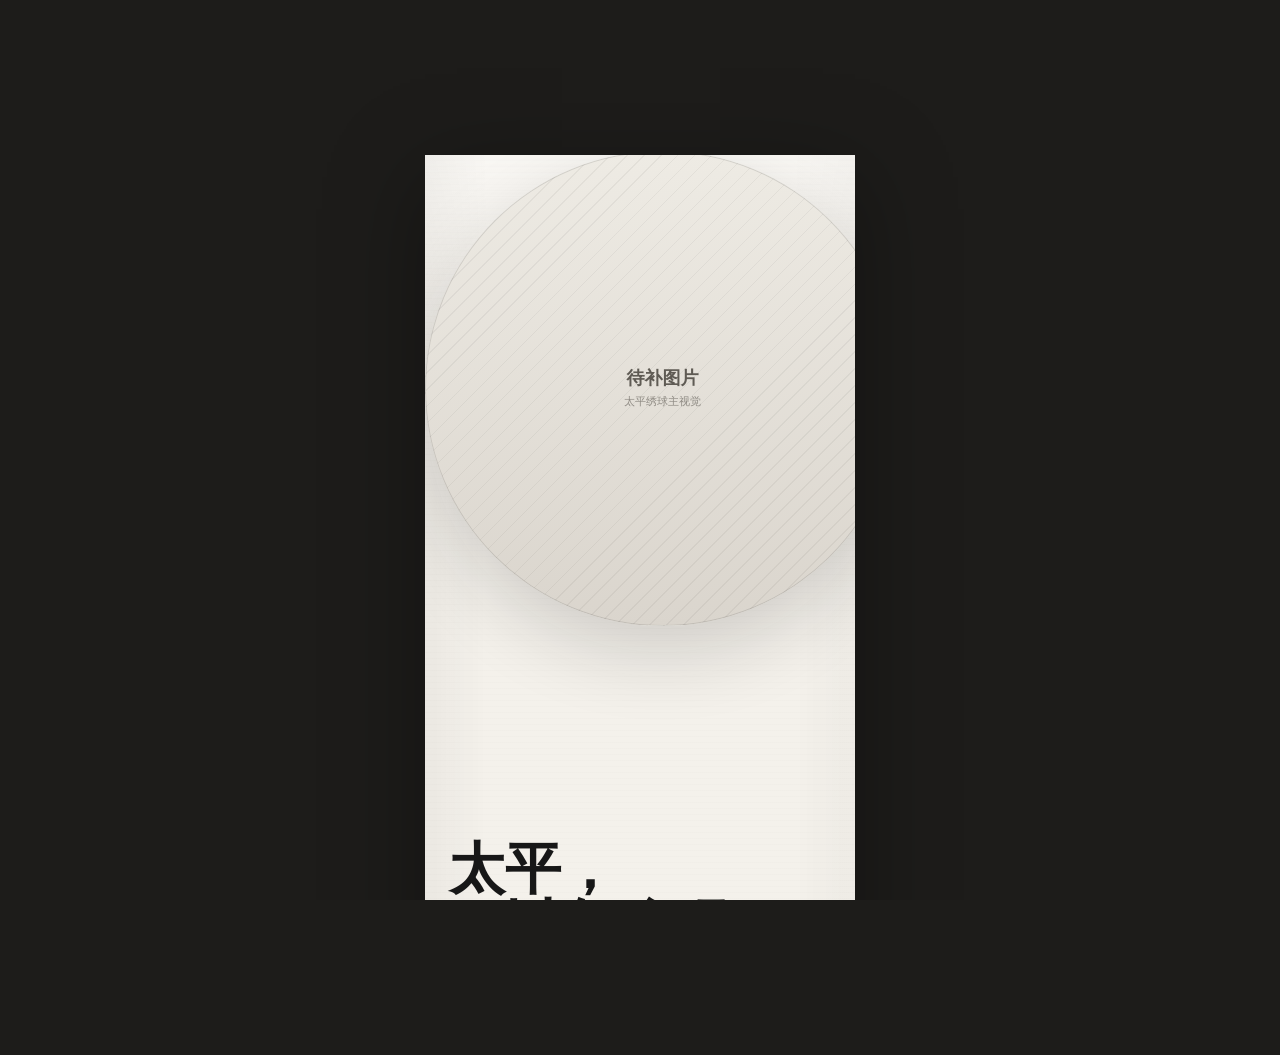
==== taiping-mobile-presentation/index.html @ 30cefe1b "Rewrite Taiping presentation as chaptered 20-page deck" ====
<!doctype html>
<html lang="zh-CN">
  <head>
    <meta charset="utf-8">
    <meta name="viewport" content="width=device-width, initial-scale=1">
    <meta name="theme-color" content="#F4F1EB">
    <title>太平，可以怎么玩？</title>
    <link rel="stylesheet" href="styles.css">
  </head>
  <body>
    <svg class="svg-defs" aria-hidden="true" focusable="false">
      <symbol id="i-ball-addon" viewBox="0 0 64 64">
        <circle cx="28" cy="32" r="17"></circle>
        <path d="M28 15v34M11 32h34M16 20l24 24M40 20 16 44"></path>
        <path d="M44 15c4 0 7 3 7 7s-3 7-7 7"></path>
        <path d="M47 16 54 9M51 22h8M47 28l7 7"></path>
      </symbol>
      <symbol id="i-hand-choice" viewBox="0 0 64 64">
        <path d="M16 42c6 4 13 6 22 5 4-.4 8-3 10-7l3-6"></path>
        <path d="M19 41V25c0-3 5-3 5 0v12"></path>
        <path d="M24 37V20c0-3 5-3 5 0v16"></path>
        <path d="M29 36V23c0-3 5-3 5 0v13"></path>
        <path d="M11 15h12M14 9h16M17 21h10"></path>
        <path d="M43 18h9M48 13l5 5-5 5"></path>
      </symbol>
      <symbol id="i-card-light" viewBox="0 0 64 64">
        <rect x="16" y="17" width="32" height="40" rx="2"></rect>
        <path d="M24 27h16M24 36h10M24 45h16"></path>
        <path d="M32 7v6M21 10l3 5M43 10l-3 5M12 22l6 2M52 24l6-2"></path>
      </symbol>
      <symbol id="i-ball" viewBox="0 0 64 64">
        <circle cx="32" cy="32" r="23"></circle>
        <path d="M32 9v46M9 32h46M16 16l32 32M48 16 16 48"></path>
        <path d="M23 11c4 7 4 35 0 42M41 11c-4 7-4 35 0 42"></path>
      </symbol>
      <symbol id="i-petal" viewBox="0 0 64 64">
        <circle cx="32" cy="32" r="22"></circle>
        <path d="M32 10c6 6 6 38 0 44M32 10c-6 6-6 38 0 44M10 32c6-6 38-6 44 0M10 32c6 6 38 6 44 0"></path>
      </symbol>
      <symbol id="i-thread" viewBox="0 0 64 64">
        <path d="M16 47 47 16"></path>
        <path d="M43 12l9 9"></path>
        <path d="M18 42c5 8 18 8 28 0"></path>
        <path d="M15 47c9-2 16 1 21 8"></path>
      </symbol>
      <symbol id="i-wish" viewBox="0 0 64 64">
        <path d="M18 18h28v24H18z"></path>
        <path d="M18 42l7 8 7-8 7 8 7-8"></path>
        <path d="M24 27h16M27 34h10"></path>
      </symbol>
      <symbol id="i-heart" viewBox="0 0 64 64">
        <path d="M32 51S14 40 14 25c0-7 9-11 14-5l4 5 4-5c5-6 14-2 14 5 0 15-18 26-18 26z"></path>
      </symbol>
      <symbol id="i-static" viewBox="0 0 64 64">
        <circle cx="32" cy="26" r="17"></circle>
        <path d="M18 51h28M25 45h14"></path>
      </symbol>
      <symbol id="i-many" viewBox="0 0 64 64">
        <path d="M14 24h25v25H14zM24 15h25v25M33 9h17v17"></path>
      </symbol>
      <symbol id="i-flat" viewBox="0 0 64 64">
        <circle cx="22" cy="33" r="13"></circle>
        <path d="M37 21h15v24H37zM42 27h5M42 33h5M42 39h5"></path>
      </symbol>
      <symbol id="i-half" viewBox="0 0 64 64">
        <circle cx="29" cy="34" r="17"></circle>
        <path d="M40 23c8 3 13 9 13 17 0 4-2 8-5 10"></path>
      </symbol>
      <symbol id="i-dangle" viewBox="0 0 64 64">
        <circle cx="32" cy="20" r="13"></circle>
        <path d="M32 33v8M22 44h20M25 49h14M28 54h8"></path>
      </symbol>
      <symbol id="i-chat" viewBox="0 0 64 64">
        <path d="M16 16h32v24H29L19 50V40h-3z"></path>
        <path d="M24 25h16M24 32h10"></path>
      </symbol>
      <symbol id="i-options" viewBox="0 0 64 64">
        <path d="M12 18h18v24H12zM23 12h18v24M34 22h18v24H34z"></path>
      </symbol>
      <symbol id="i-three-balls" viewBox="0 0 64 64">
        <circle cx="18" cy="33" r="10"></circle>
        <circle cx="32" cy="29" r="12"></circle>
        <circle cx="48" cy="35" r="9"></circle>
      </symbol>
      <symbol id="i-hook" viewBox="0 0 64 64">
        <path d="M34 10c-8 5-8 14-1 19 8 6 9 16 1 22-6 5-16 2-18-6"></path>
        <path d="M34 10h13M47 10v13"></path>
      </symbol>
      <symbol id="i-hand" viewBox="0 0 64 64">
        <path d="M15 44c8 6 18 8 29 4 4-1 6-5 7-9l1-5"></path>
        <path d="M20 42V26c0-3 5-3 5 0v13"></path>
        <path d="M25 39V18c0-3 5-3 5 0v19"></path>
        <path d="M30 37V22c0-3 5-3 5 0v15"></path>
        <path d="M35 38V28c0-3 5-3 5 0v11"></path>
      </symbol>
    </svg>

    <div class="stage" id="stage" aria-label="太平绣球手机竖屏演示">
      <main class="slides" id="slides">
        <section class="slide slide-cover is-active" data-page="1" data-chapter-label="开场" aria-label="第01页：封面">
          <div class="slide-inner cover-layout">
            <div class="cover-visual reveal">
              <figure class="image-shell hero-ball">
                <img src="assets/images/太平绣球_主视觉.jpg" alt="单颗太平绣球高清主视觉照片" loading="eager" decoding="async">
                <span class="image-placeholder" aria-hidden="true"><strong>待补图片</strong><small>太平绣球主视觉</small></span>
              </figure>
            </div>
            <div class="cover-copy">
              <h1 class="cover-title reveal" style="--d: 120ms">
                <span>太平，</span>
                <span>可以怎么玩？</span>
              </h1>
              <p class="subtitle reveal" style="--d: 240ms">山西太平绣球当代产品与体验共创探索</p>
            </div>
          </div>
        </section>

        <section class="slide slide-overview" data-page="2" data-chapter-label="方案总览" aria-label="第02页：方案总览">
          <div class="slide-inner">
            <p class="kicker reveal">总览</p>
            <h2 class="page-title reveal" style="--d: 60ms">
              <span>这次，</span>
              <span>我们想解决</span>
              <span>三件事</span>
            </h2>
            <div class="overview-list reveal" style="--d: 150ms">
              <article>
                <svg class="line-icon" aria-hidden="true"><use href="#i-ball-addon"></use></svg>
                <strong>绣球本身</strong>
                <span>加什么、怎么变</span>
              </article>
              <article>
                <svg class="line-icon" aria-hidden="true"><use href="#i-hand-choice"></use></svg>
                <strong>购买过程</strong>
                <span>怎么让选择更有意思</span>
              </article>
              <article>
                <svg class="line-icon" aria-hidden="true"><use href="#i-card-light"></use></svg>
                <strong>绣球小卡</strong>
                <span>把纹样和祝福带走</span>
              </article>
            </div>
            <p class="bottom-thesis reveal" style="--d: 320ms">
              不是只做一个新造型，<br>而是把产品、选择过程和带走后的体验连起来。
            </p>
          </div>
        </section>

        <section class="slide chapter-slide" data-page="3" data-chapter-label="01 为什么要做" aria-label="第03页：为什么要做">
          <div class="slide-inner">
            <div class="chapter-marker reveal">
              <span>01</span>
              <strong>为什么要做</strong>
            </div>
            <h2 class="page-title reveal" style="--d: 90ms">
              <span>不只是被看见，</span>
              <span>还要有人愿意带回生活。</span>
            </h2>
            <div class="simple-flow reveal" style="--d: 180ms" aria-label="传统技艺到进入生活">
              <span>传统技艺</span>
              <i></i>
              <span>当代产品</span>
              <i></i>
              <span>进入生活</span>
            </div>
            <div class="document-row reveal" style="--d: 280ms">
              <figure class="image-shell document-shot">
                <img src="assets/images/创造营_项目文件.jpg" alt="创造营项目文件资料截图" loading="lazy" decoding="async">
                <span class="image-placeholder" aria-hidden="true"><strong>待补图片</strong><small>项目计划书截图</small></span>
              </figure>
              <p>这次共创希望太平绣球不仅被展示，也能成为今天真正会被选择、使用和购买的产品。</p>
            </div>
          </div>
        </section>

        <section class="slide" data-page="4" data-chapter-label="01 为什么要做" aria-label="第04页：什么不能动">
          <div class="slide-inner">
            <p class="kicker reveal">01 / 为什么要做</p>
            <h2 class="page-title compact-title reveal" style="--d: 60ms">什么不能动</h2>
            <div class="core-map reveal" style="--d: 130ms" aria-label="太平绣球四个传统核心">
              <div class="core-ball">
                <svg class="big-ball" aria-hidden="true"><use href="#i-ball"></use></svg>
              </div>
              <article class="core-item top">
                <svg class="mini-icon" aria-hidden="true"><use href="#i-petal"></use></svg>
                <strong>十二瓣</strong>
                <span>一年十二个月</span>
              </article>
              <article class="core-item right">
                <svg class="mini-icon" aria-hidden="true"><use href="#i-ball"></use></svg>
                <strong>球体</strong>
                <span>最直接的识别</span>
              </article>
              <article class="core-item bottom">
                <svg class="mini-icon" aria-hidden="true"><use href="#i-thread"></use></svg>
                <strong>手工拼制</strong>
                <span>传统制作方式</span>
              </article>
              <article class="core-item left">
                <svg class="mini-icon" aria-hidden="true"><use href="#i-wish"></use></svg>
                <strong>太平</strong>
                <span>最重要的祝愿</span>
              </article>
            </div>
            <p class="single-line reveal" style="--d: 330ms">不把它改得不像自己。</p>
          </div>
        </section>

        <section class="slide case-page" data-page="5" data-chapter-label="01 为什么要做" aria-label="第05页：市场已经证明什么">
          <div class="slide-inner">
            <p class="kicker reveal">01 / 为什么要做</p>
            <h2 class="page-title compact-title reveal" style="--d: 60ms">
              市场已经证明：<br>绣球可以成为今天的产品
            </h2>
            <div class="case-pair reveal" style="--d: 150ms">
              <article>
                <figure class="image-shell case-image">
                  <img src="assets/images/顿喜_产品01.jpg" alt="顿喜绣球产品图" loading="lazy" decoding="async">
                  <span class="image-placeholder" aria-hidden="true"><strong>待补案例图</strong><small>顿喜产品</small></span>
                </figure>
                <div>
                  <strong>顿喜</strong>
                  <p>把传统绣球做成东方礼物。</p>
                  <span>祈福</span><span>随身挂饰</span><span>门店礼赠</span>
                </div>
              </article>
              <article>
                <figure class="image-shell case-image">
                  <img src="assets/images/日本手まり_01.jpg" alt="日本手まり产品图" loading="lazy" decoding="async">
                  <span class="image-placeholder" aria-hidden="true"><strong>待补案例图</strong><small>日本手まり</small></span>
                </figure>
                <div>
                  <strong>日本手まり</strong>
                  <p>没有改变“球”，而是让球进入陈设、香和收藏。</p>
                  <span>工艺</span><span>球体</span><span>生活方式</span>
                </div>
              </article>
            </div>
            <p class="market-gap reveal" style="--d: 340ms">
              但是，<br>“年轻人为什么每天愿意挂着它”<br>还有空间。
            </p>
          </div>
        </section>

        <section class="slide insight-page" data-page="6" data-chapter-label="01 为什么要做" aria-label="第06页：真正的问题">
          <div class="slide-inner">
            <p class="kicker reveal">01 / 为什么要做</p>
            <h2 class="page-title reveal" style="--d: 60ms">
              <span>绣球不缺文化，</span>
              <span>缺的是购买理由。</span>
            </h2>
            <div class="insight-list reveal" style="--d: 150ms">
              <article>
                <em>01</em>
                <svg class="mini-icon" aria-hidden="true"><use href="#i-heart"></use></svg>
                <strong>意义有点重</strong>
                <p>爱情、定情、婚嫁，普通朋友送有时显得太重。</p>
              </article>
              <article>
                <em>02</em>
                <svg class="mini-icon" aria-hidden="true"><use href="#i-static"></use></svg>
                <strong>形态比较固定</strong>
                <p>好看，但为什么要一直挂在包上？</p>
              </article>
              <article>
                <em>03</em>
                <svg class="mini-icon" aria-hidden="true"><use href="#i-many"></use></svg>
                <strong>选择太多</strong>
                <p>首饰、花、毛绒、香水，都有成熟的送礼理由。</p>
              </article>
            </div>
            <p class="single-line reveal" style="--d: 360ms">所以，重点不只是新造型。</p>
          </div>
        </section>

        <section class="slide chapter-slide play-page" data-page="7" data-chapter-label="02 绣球本身怎么玩" aria-label="第07页：绣球本身怎么玩">
          <div class="slide-inner">
            <div class="chapter-marker reveal">
              <span>02</span>
              <strong>绣球本身怎么玩</strong>
            </div>
            <p class="chapter-sub reveal" style="--d: 90ms">先把它看成一颗球。</p>
            <div class="relation-grid reveal" style="--d: 170ms" aria-label="一颗球还能发生什么">
              <article>
                <svg viewBox="0 0 72 72" aria-hidden="true"><circle cx="36" cy="38" r="17"></circle><path d="M18 27c6 5 11 6 18 3M54 27c-6 5-11 6-18 3"></path></svg>
                <strong>趴</strong>
              </article>
              <article>
                <svg viewBox="0 0 72 72" aria-hidden="true"><circle cx="36" cy="36" r="16"></circle><path d="M17 35c5-9 13-13 19-13M55 35c-5-9-13-13-19-13"></path></svg>
                <strong>抱</strong>
              </article>
              <article>
                <svg viewBox="0 0 72 72" aria-hidden="true"><circle cx="33" cy="38" r="16"></circle><path d="M47 34l13-5M47 42l13 5"></path></svg>
                <strong>叼</strong>
              </article>
              <article>
                <svg viewBox="0 0 72 72" aria-hidden="true"><circle cx="36" cy="31" r="16"></circle><path d="M18 50c12 8 25 8 36 0"></path></svg>
                <strong>托</strong>
              </article>
              <article>
                <svg viewBox="0 0 72 72" aria-hidden="true"><circle cx="36" cy="41" r="16"></circle><path d="M25 25l-5-12 13 7M47 25l5-12-13 7"></path></svg>
                <strong>戴</strong>
              </article>
              <article>
                <svg viewBox="0 0 72 72" aria-hidden="true"><circle cx="36" cy="36" r="15"></circle><path d="M16 42c11 16 40 11 40-6 0-15-23-15-24-1"></path></svg>
                <strong>绕</strong>
              </article>
            </div>
            <p class="single-line reveal" style="--d: 340ms">不改球，只增加球和小配件之间的关系。</p>
          </div>
        </section>

        <section class="slide" data-page="8" data-chapter-label="02 绣球本身怎么玩" aria-label="第08页：可以加什么">
          <div class="slide-inner">
            <p class="kicker reveal">02 / 绣球本身怎么玩</p>
            <h2 class="page-title reveal" style="--d: 60ms">
              <span>配件要轻，</span>
              <span>球还是主角。</span>
            </h2>
            <div class="accessory-types reveal" style="--d: 150ms">
              <article>
                <svg class="line-icon" aria-hidden="true"><use href="#i-flat"></use></svg>
                <strong>平面件</strong>
                <span>耳朵 / 爪 / 佛手 / 花</span>
              </article>
              <article>
                <svg class="line-icon" aria-hidden="true"><use href="#i-half"></use></svg>
                <strong>半立体件</strong>
                <span>轻填充的小动物部分</span>
              </article>
              <article>
                <svg class="line-icon" aria-hidden="true"><use href="#i-dangle"></use></svg>
                <strong>垂饰件</strong>
                <span>流苏 / 小珠 / 小挂件</span>
              </article>
            </div>
            <div class="ratio-panel reveal" style="--d: 300ms" aria-label="绣球与配件比例">
              <div class="ratio-line">
                <span style="width: 80%">太平绣球 约 75-85%</span>
                <span>小配件 约 15-25%</span>
              </div>
              <p>贵的是绣球，配件负责让它多一点变化。</p>
            </div>
          </div>
        </section>

        <section class="slide" data-page="9" data-chapter-label="02 绣球本身怎么玩" aria-label="第09页：山西文化怎么放">
          <div class="slide-inner">
            <p class="kicker reveal">02 / 绣球本身怎么玩</p>
            <h2 class="page-title reveal" style="--d: 60ms">
              <span>山西元素，</span>
              <span>不要压过绣球。</span>
            </h2>
            <div class="sketch-grid reveal" style="--d: 150ms">
              <article>
                <svg viewBox="0 0 120 82" aria-hidden="true"><path d="M19 58c18 11 39 11 61 0"></path><circle cx="60" cy="39" r="18"></circle><path d="M24 57V39c0-7 10-7 10 0v12M34 51V31c0-7 10-7 10 0v19"></path></svg>
                <strong>佛手托太平</strong>
                <p>一只简化手势托着球。</p>
              </article>
              <article>
                <svg viewBox="0 0 120 82" aria-hidden="true"><path d="M18 24h84M24 24l10-10h52l10 10M31 25v12M45 25v8M59 25v12M73 25v8M87 25v12"></path><circle cx="72" cy="53" r="16"></circle></svg>
                <strong>檐下月</strong>
                <p>屋檐下，绣球像月亮。</p>
              </article>
              <article>
                <svg viewBox="0 0 120 82" aria-hidden="true"><path d="M60 16v22M46 38c8-17 20-17 28 0M41 49c13-15 25-15 38 0M36 58h48"></path><circle cx="60" cy="20" r="6"></circle></svg>
                <strong>佛意小件</strong>
                <p>莲、盘长结、法轮做小型垂饰。</p>
              </article>
            </div>
            <p class="single-line reveal" style="--d: 340ms">不是堆符号，而是找到一个和球真正有关系的画面。</p>
          </div>
        </section>

        <section class="slide compare-page" data-page="10" data-chapter-label="03 系列怎么成立" aria-label="第10页：先有意义再有造型">
          <div class="slide-inner">
            <div class="chapter-marker reveal">
              <span>03</span>
              <strong>系列怎么成立</strong>
            </div>
            <div class="compare-flow reveal" style="--d: 120ms">
              <article class="wrong">
                <em>×</em>
                <h3>先有产品，<br>再补意义</h3>
                <p>现成绣球</p>
                <i></i>
                <p>说它属于某个星座</p>
                <i></i>
                <p>最后补一句寓意</p>
              </article>
              <article class="right">
                <em>✓</em>
                <h3>先有意义，<br>再做造型</h3>
                <p>先确定想表达什么</p>
                <i></i>
                <p>找到对应视觉特征</p>
                <i></i>
                <p>再决定配件和组合</p>
              </article>
            </div>
            <p class="single-line reveal" style="--d: 340ms">系列不是给现有绣球贴标签。</p>
          </div>
        </section>

        <section class="slide twelve-page" data-page="11" data-chapter-label="03 系列怎么成立" aria-label="第11页：十二只是一个框架">
          <div class="slide-inner">
            <p class="kicker reveal">03 / 系列怎么成立</p>
            <h2 class="page-title reveal" style="--d: 60ms">
              <span>“十二”</span>
              <span>可以有很多答案。</span>
            </h2>
            <div class="twelve-grid reveal" style="--d: 150ms">
              <article>
                <strong>十二生肖</strong>
                <p>动物的耳、角、爪、尾、动作</p>
                <span>兔耳 / 虎爪 / 猴子趴住</span>
              </article>
              <article>
                <strong>十二星座</strong>
                <p>最容易认出的星座特征</p>
                <span>白羊角 / 巨蟹钳 / 天蝎尾</span>
              </article>
              <article>
                <strong>十二种小太平</strong>
                <p>今天真正想顺一点的小事</p>
                <span>睡得着 / 赶得上 / 早点回</span>
              </article>
            </div>
            <p class="single-line reveal" style="--d: 330ms">重点不是选哪一种“十二”，而是每一套都先有自己的理由。</p>
          </div>
        </section>

        <section class="slide formula-page" data-page="12" data-chapter-label="03 系列怎么成立" aria-label="第12页：系列的视觉原则">
          <div class="slide-inner">
            <p class="kicker reveal">03 / 系列怎么成立</p>
            <h2 class="page-title compact-title reveal" style="--d: 60ms">系列的视觉原则</h2>
            <div class="formula reveal" style="--d: 140ms" aria-label="系列公式">
              <span>系列主题</span>
              <b>+</b>
              <span>对应特征</span>
              <b>+</b>
              <span>太平绣球</span>
              <b>=</b>
              <strong>完整一款</strong>
            </div>
            <div class="formula-examples reveal" style="--d: 260ms">
              <p><span>十二生肖</span><i>+</i><span>兔耳</span><i>+</i><span>绣球</span><i>=</i><strong>兔款</strong></p>
              <p><span>星座</span><i>+</i><span>白羊角</span><i>+</i><span>绣球</span><i>=</i><strong>白羊款</strong></p>
              <p><span>小太平</span><i>+</i><span>跑路腿</span><i>+</i><span>绣球</span><i>=</i><strong>赶得上</strong></p>
            </div>
          </div>
        </section>

        <section class="slide chapter-slide process-lead" data-page="13" data-chapter-label="04 买绣球的过程怎么玩" aria-label="第13页：买绣球的过程怎么玩">
          <div class="slide-inner">
            <div class="chapter-marker reveal">
              <span>04</span>
              <strong>怎么买，也可以成为体验。</strong>
            </div>
            <p class="chapter-sub reveal" style="--d: 90ms">不只是“看到、付款、带走”。</p>
            <div class="two-flow reveal" style="--d: 190ms">
              <article>
                <strong>现在</strong>
                <p>看到</p><i></i><p>挑一个</p><i></i><p>付款</p><i></i><p>带走</p>
              </article>
              <article>
                <strong>我们希望</strong>
                <p>想一想</p><i></i><p>选一选</p><i></i><p>自己完成一下</p><i></i><p>带走</p>
              </article>
            </div>
          </div>
        </section>

        <section class="slide flow-page" data-page="14" data-chapter-label="04 买绣球的过程怎么玩" aria-label="第14页：完整体验流程">
          <div class="slide-inner">
            <p class="kicker reveal">04 / 买绣球的过程怎么玩</p>
            <h2 class="page-title reveal" style="--d: 60ms">
              <span>一颗太平，</span>
              <span>可以这样被得到。</span>
            </h2>
            <ol class="experience-flow reveal" style="--d: 150ms">
              <li><svg class="mini-icon" aria-hidden="true"><use href="#i-chat"></use></svg><span>今天想要什么？</span></li>
              <li><svg class="mini-icon" aria-hidden="true"><use href="#i-options"></use></svg><span>找到几个方向</span></li>
              <li><svg class="mini-icon" aria-hidden="true"><use href="#i-three-balls"></use></svg><span>选择绣球</span></li>
              <li><svg class="mini-icon" aria-hidden="true"><use href="#i-ball-addon"></use></svg><span>选一个小配件</span></li>
              <li><svg class="mini-icon" aria-hidden="true"><use href="#i-hand"></use></svg><span>自己完成最后一下</span></li>
              <li><svg class="mini-icon" aria-hidden="true"><use href="#i-card-light"></use></svg><span>得到对应小卡</span></li>
            </ol>
            <p class="time-note reveal" style="--d: 360ms">整个过程控制在 1-3 分钟，不做复杂测试，不做长时间手作。</p>
          </div>
        </section>

        <section class="slide choice-page" data-page="15" data-chapter-label="04 买绣球的过程怎么玩" aria-label="第15页：先选我现在想要什么">
          <div class="slide-inner">
            <p class="kicker reveal">04 / 买绣球的过程怎么玩</p>
            <h2 class="page-title reveal" style="--d: 60ms">
              <span>先有一个理由，</span>
              <span>再开始挑球。</span>
            </h2>
            <div class="reason-grid reveal" style="--d: 150ms">
              <span>顺一点</span>
              <span>睡好一点</span>
              <span>早点回</span>
              <span>见得到</span>
              <span>有点好运</span>
              <span>随便来一个</span>
            </div>
            <p class="single-line reveal" style="--d: 320ms">
              给自己，选“我现在想要什么”。<br>送别人，选“我想祝他什么”。
            </p>
          </div>
        </section>

        <section class="slide combo-page" data-page="16" data-chapter-label="04 买绣球的过程怎么玩" aria-label="第16页：再选这一颗长什么样">
          <div class="slide-inner">
            <p class="kicker reveal">04 / 买绣球的过程怎么玩</p>
            <h2 class="page-title reveal" style="--d: 60ms">
              <span>再选</span>
              <span>这一颗长什么样。</span>
            </h2>
            <div class="combo-diagram reveal" style="--d: 150ms">
              <article><svg class="line-icon" aria-hidden="true"><use href="#i-ball"></use></svg><span>球</span></article>
              <b>+</b>
              <article><svg class="line-icon" aria-hidden="true"><use href="#i-ball-addon"></use></svg><span>系列小配件</span></article>
              <b>+</b>
              <article><svg class="line-icon" aria-hidden="true"><use href="#i-hook"></use></svg><span>流苏 / 挂扣</span></article>
              <i></i>
              <strong>我的这一颗</strong>
            </div>
            <p class="single-line reveal" style="--d: 330ms">不是随便乱搭。每套系列提前设计好几组合理组合。</p>
          </div>
        </section>

        <section class="slide action-page" data-page="17" data-chapter-label="04 买绣球的过程怎么玩" aria-label="第17页：最后一下由用户完成">
          <div class="slide-inner">
            <p class="kicker reveal">04 / 买绣球的过程怎么玩</p>
            <h2 class="page-title reveal" style="--d: 60ms">
              <span>最后一下，</span>
              <span>留给自己。</span>
            </h2>
            <div class="action-visual reveal" style="--d: 150ms">
              <svg viewBox="0 0 260 260" aria-hidden="true">
                <circle class="soft-circle" cx="136" cy="118" r="54"></circle>
                <path d="M82 178c38 30 92 31 129 0"></path>
                <path d="M93 171V97c0-13 19-13 19 0v54"></path>
                <path d="M112 151V72c0-13 19-13 19 0v75"></path>
                <path d="M131 148V86c0-13 19-13 19 0v62"></path>
                <path d="M150 152v-43c0-13 19-13 19 0v50"></path>
                <path class="accent-stroke" d="M136 172v38M118 211h36M126 226h20"></path>
              </svg>
            </div>
            <p class="single-line reveal" style="--d: 330ms">不用复杂手作。一个小动作，就会让人记住：这是我完成的。</p>
          </div>
        </section>

        <section class="slide light-page" data-page="18" data-chapter-label="05 买完以后还能留下什么" aria-label="第18页：透光小卡">
          <div class="slide-inner">
            <div class="chapter-marker reveal">
              <span>05</span>
              <strong>除了绣球，还能带走什么？</strong>
            </div>
            <h2 class="page-title compact-title reveal" style="--d: 90ms">
              每一颗球，<br>可以有一张自己的卡。
            </h2>
            <div class="light-demo reveal" style="--d: 170ms">
              <div class="light-card" id="lightCard" data-no-slide>
                <span class="card-label normal">普通状态</span>
                <span class="card-label lit">光照以后</span>
                <svg viewBox="0 0 180 236" aria-hidden="true">
                  <rect x="18" y="18" width="144" height="200" rx="6"></rect>
                  <path class="card-lines" d="M48 67h84M48 91h58M48 160h84M48 183h58"></path>
                  <g class="hidden-pattern">
                    <circle cx="90" cy="119" r="34"></circle>
                    <path d="M90 85v68M56 119h68M66 95l48 48M114 95l-48 48"></path>
                    <path d="M90 73c24 20 24 72 0 92M90 73c-24 20-24 72 0 92"></path>
                  </g>
                </svg>
              </div>
              <button class="light-control" type="button" id="lightToggle" aria-pressed="false">照亮</button>
            </div>
            <p class="single-line reveal" style="--d: 330ms">纹样来自这颗绣球，不是一张通用说明卡。</p>
          </div>
        </section>

        <section class="slide story-page" data-page="19" data-chapter-label="05 买完以后还能留下什么" aria-label="第19页：这张卡还能装什么">
          <div class="slide-inner">
            <p class="kicker reveal">05 / 买完以后还能留下什么</p>
            <h2 class="page-title reveal" style="--d: 60ms">
              <span>把这一颗的故事，</span>
              <span>一起带走。</span>
            </h2>
            <div class="story-levels reveal" style="--d: 150ms">
              <article>
                <strong>固定款</strong>
                <span>一句固定祝福</span>
              </article>
              <article>
                <strong>系列款</strong>
                <span>对应生肖 / 星座 / 小太平</span>
              </article>
              <article>
                <strong>定制款</strong>
                <span>送人时加入一句自己的话</span>
              </article>
            </div>
            <div class="quote-stack reveal" style="--d: 300ms">
              <p>“小事顺一点，也算太平。”</p>
              <p>“今天早点回。”</p>
              <p>“第一次去新的城市，也要平平安安。”</p>
            </div>
          </div>
        </section>

        <section class="slide final-page" data-page="20" data-chapter-label="05 买完以后还能留下什么" aria-label="第20页：整套方案收束">
          <div class="slide-inner">
            <p class="kicker reveal">05 / 买完以后还能留下什么</p>
            <h2 class="page-title reveal" style="--d: 60ms">
              <span>最后，</span>
              <span>我们想做的是这一整套。</span>
            </h2>
            <div class="system-map reveal" style="--d: 150ms">
              <div class="system-center">
                <svg class="big-ball" aria-hidden="true"><use href="#i-ball"></use></svg>
                <strong>太平绣球</strong>
              </div>
              <article class="sys-a"><span>小配件</span><p>让球有变化</p></article>
              <article class="sys-b"><span>购买体验</span><p>让选择更有参与感</p></article>
              <article class="sys-c"><span>透光小卡</span><p>留下纹样与祝福</p></article>
            </div>
            <p class="final-thesis reveal" style="--d: 320ms">
              不是让绣球变复杂，<br>而是让人多几个喜欢它、选择它、带走它的理由。
            </p>
            <div class="next-step reveal" style="--d: 410ms">
              <strong>下一步</strong>
              <span>产品小样 + 体验流程 + 透光卡</span>
              <p>先做一套完整样机，再判断哪些最适合继续发展。</p>
            </div>
          </div>
        </section>
      </main>

      <footer class="deck-footer" aria-label="页面进度">
        <span class="chapter-label" id="chapterLabel">开场</span>
        <span class="page-count" id="pageCount">01 / 20</span>
        <span class="progress-track" aria-hidden="true">
          <span class="progress-bar" id="progressBar"></span>
        </span>
      </footer>

      <noscript>请使用支持脚本的手机浏览器查看翻页效果。</noscript>
    </div>

    <script src="script.js" defer></script>
  </body>
</html>
---- taiping-mobile-presentation/styles.css ----
:root {
  --纸白: #F4F1EB;
  --暖白: #FAF9F6;
  --炭黑: #171717;
  --深灰: #292929;
  --中灰: #8E8A83;
  --浅灰: #D8D3CA;
  --太平朱: #A83B30;
  --paper: var(--纸白);
  --warm: var(--暖白);
  --ink: var(--炭黑);
  --ink-soft: var(--深灰);
  --muted: var(--中灰);
  --line: var(--浅灰);
  --accent: var(--太平朱);
  --serif: "Songti SC", "STSong", "SimSun", serif;
  --sans: "PingFang SC", "Microsoft YaHei", sans-serif;
  --num: "Helvetica Neue", Arial, sans-serif;
  --motion: 480ms cubic-bezier(.2, .78, .18, 1);
}

* {
  box-sizing: border-box;
}

html,
body {
  width: 100%;
  height: 100%;
  margin: 0;
  overflow: hidden;
  background: #1d1c1a;
  color: var(--ink);
}

body {
  font-family: var(--sans);
  -webkit-font-smoothing: antialiased;
  text-rendering: geometricPrecision;
}

img {
  display: block;
  max-width: 100%;
}

figure {
  margin: 0;
}

.stage {
  position: relative;
  width: min(100vw, 430px);
  height: 100vh;
  height: 100svh;
  margin: 0 auto;
  overflow: hidden;
  background:
    repeating-linear-gradient(0deg, rgba(23, 23, 23, .012) 0, rgba(23, 23, 23, .012) 1px, transparent 1px, transparent 6px),
    var(--paper);
  isolation: isolate;
  touch-action: pan-y;
}

.stage::before {
  position: absolute;
  inset: 0;
  z-index: 0;
  pointer-events: none;
  content: "";
  background:
    linear-gradient(90deg, rgba(23, 23, 23, .055), transparent 15%, transparent 85%, rgba(23, 23, 23, .04)),
    linear-gradient(180deg, rgba(255, 255, 255, .55), transparent 22%, transparent 82%, rgba(23, 23, 23, .035));
  opacity: .75;
}

.slides {
  position: relative;
  z-index: 1;
  display: flex;
  width: 100%;
  height: 100%;
  transform: translate3d(0, 0, 0);
  transition: transform var(--motion);
  will-change: transform;
}

.slide {
  position: relative;
  flex: 0 0 100%;
  width: 100%;
  height: 100%;
  overflow: hidden;
  background: transparent;
}

.slide-inner {
  position: relative;
  display: flex;
  flex-direction: column;
  width: 100%;
  height: 100%;
  padding:
    calc(25px + env(safe-area-inset-top))
    24px
    calc(54px + env(safe-area-inset-bottom));
}

.top-note,
.kicker,
.bottom-note,
.source,
.page-count {
  font-family: var(--num), var(--sans);
  font-size: 10.5px;
  line-height: 1.45;
  color: var(--muted);
}

.top-note,
.kicker,
.bottom-note,
.source {
  margin: 0;
}

.top-note {
  position: relative;
  z-index: 2;
}

.kicker {
  color: var(--accent);
}

.page-title,
.cover-title,
.final-question h2 {
  margin: 0;
  font-family: var(--serif);
  font-weight: 600;
  letter-spacing: 0;
  color: var(--ink);
}

.page-title {
  margin-top: 17px;
  font-size: 37px;
  line-height: 1.12;
}

.case-title {
  font-size: 30px;
  line-height: 1.15;
}

.page-title span,
.cover-title span,
.final-question span,
.final-question strong {
  display: block;
}

.body-text {
  max-width: 28em;
  margin: 22px 0 0;
  font-size: 16px;
  line-height: 1.68;
  color: var(--ink-soft);
}

.body-text.tight {
  max-width: 22em;
  margin-top: 14px;
  color: rgba(23, 23, 23, .76);
}

.major-claim {
  margin: 24px 0 0;
  font-family: var(--serif);
  font-size: 29px;
  font-weight: 600;
  line-height: 1.24;
  color: var(--accent);
}

.major-claim.small {
  margin-top: 18px;
  font-size: 22px;
  line-height: 1.32;
}

.image-shell {
  position: relative;
  overflow: hidden;
  background:
    repeating-linear-gradient(135deg, rgba(23, 23, 23, .05) 0, rgba(23, 23, 23, .05) 1px, transparent 1px, transparent 12px),
    linear-gradient(180deg, #eeebe4, #dad5cd);
  border: 1px solid rgba(23, 23, 23, .12);
}

.image-shell img {
  position: absolute;
  inset: 0;
  width: 100%;
  height: 100%;
  object-fit: cover;
  opacity: 0;
  transition: opacity 260ms ease-out;
}

.image-shell.is-loaded img {
  opacity: 1;
}

.image-placeholder {
  position: absolute;
  inset: 0;
  display: grid;
  place-content: center;
  gap: 4px;
  padding: 14px;
  color: var(--muted);
  text-align: center;
}

.image-placeholder strong {
  font-family: var(--serif);
  font-size: 18px;
  font-weight: 600;
  color: #5f5b54;
}

.image-placeholder small {
  display: block;
  font-size: 11px;
  line-height: 1.4;
}

.image-shell.is-loaded .image-placeholder {
  display: none;
}

.deck-footer {
  position: absolute;
  right: 24px;
  bottom: calc(14px + env(safe-area-inset-bottom));
  left: 24px;
  z-index: 5;
  display: flex;
  align-items: center;
  gap: 12px;
  pointer-events: none;
}

.page-count {
  flex: 0 0 auto;
  color: rgba(23, 23, 23, .58);
}

.progress-track {
  position: relative;
  display: block;
  width: 54px;
  height: 1px;
  overflow: hidden;
  background: rgba(23, 23, 23, .18);
}

.progress-bar {
  position: absolute;
  inset: 0;
  display: block;
  width: 100%;
  background: var(--accent);
  transform: scaleX(.1);
  transform-origin: left center;
  transition: transform var(--motion);
}

.reveal {
  opacity: 0;
  transform: translate3d(0, 16px, 0);
}

.slide.is-active .reveal {
  animation: reveal-up 520ms cubic-bezier(.2, .78, .18, 1) both;
  animation-delay: var(--d, 0ms);
}

@keyframes reveal-up {
  from {
    opacity: 0;
    transform: translate3d(0, 14px, 0) scale(.994);
  }
  to {
    opacity: 1;
    transform: translate3d(0, 0, 0) scale(1);
  }
}

.cover-layout {
  padding-top: calc(18px + env(safe-area-inset-top));
}

.cover-visual {
  position: relative;
  z-index: 1;
  height: 52%;
  margin: 16px -24px 0;
  overflow: visible;
}

.hero-ball {
  width: min(118%, 475px);
  aspect-ratio: 1;
  margin: -38px auto 0;
  border-radius: 50%;
  box-shadow: 0 28px 72px rgba(23, 23, 23, .16);
}

.cover-copy {
  margin-top: auto;
}

.cover-title {
  font-size: 56px;
  line-height: 1.02;
}

.subtitle {
  max-width: 18em;
  margin: 18px 0 0;
  font-size: 17px;
  line-height: 1.55;
  color: var(--ink-soft);
}

.bottom-note {
  margin-top: 38px;
  color: var(--ink-soft);
}

.document-and-flow {
  position: relative;
  display: block;
  min-height: 190px;
  margin-top: 30px;
  padding-left: 0;
}

.document-shot {
  position: absolute;
  top: 44px;
  left: 7px;
  width: 74px;
  aspect-ratio: 3 / 4;
  transform: rotate(-2deg);
}

.document-shot .image-placeholder {
  padding: 8px;
}

.document-shot .image-placeholder strong {
  font-size: 14px;
}

.document-shot .image-placeholder small {
  font-size: 9px;
}

.vertical-flow,
.compact-flow {
  padding: 0;
  margin: 0;
  list-style: none;
}

.vertical-flow {
  margin-left: 128px;
}

.vertical-flow li,
.compact-flow li {
  position: relative;
  width: max-content;
  font-size: 16px;
  line-height: 1.35;
  color: var(--ink);
}

.vertical-flow li + li,
.compact-flow li + li {
  margin-top: 19px;
}

.vertical-flow li + li::before,
.compact-flow li + li::before {
  position: absolute;
  top: -18px;
  left: 0;
  color: var(--muted);
  content: "↓";
}

.quiet-quote {
  margin: auto 0 0;
  padding: 0 0 0 15px;
  border-left: 2px solid var(--accent);
  font-family: var(--serif);
  font-size: 21px;
  font-weight: 600;
  line-height: 1.5;
  color: var(--ink);
}

.source {
  margin-top: 18px;
}

.gene-map {
  position: relative;
  flex: 1;
  min-height: 342px;
  margin-top: 8px;
}

.gene-ball {
  position: absolute;
  top: 50%;
  left: 50%;
  width: 190px;
  aspect-ratio: 1;
  border-radius: 50%;
  transform: translate(-50%, -50%);
}

.gene-item {
  position: absolute;
  max-width: 128px;
  color: var(--ink);
}

.gene-item::before {
  position: absolute;
  width: 42px;
  height: 1px;
  background: rgba(23, 23, 23, .25);
  content: "";
}

.gene-item strong {
  display: block;
  font-family: var(--serif);
  font-size: 20px;
  font-weight: 600;
  line-height: 1.1;
}

.gene-item span {
  display: block;
  margin-top: 6px;
  font-size: 12px;
  line-height: 1.45;
  color: var(--muted);
}

.gene-top {
  top: 18px;
  left: 50%;
  text-align: center;
  transform: translateX(-50%);
}

.gene-top::before {
  top: 62px;
  left: 50%;
  width: 1px;
  height: 44px;
}

.gene-right {
  top: 38%;
  right: 0;
}

.gene-right::before {
  top: 16px;
  left: -50px;
}

.gene-bottom {
  right: 18px;
  bottom: 12px;
}

.gene-bottom::before {
  top: -24px;
  left: 10px;
  width: 1px;
  height: 28px;
}

.gene-left {
  top: 44%;
  left: 0;
}

.gene-left::before {
  top: 16px;
  right: -50px;
}

.closing-thesis {
  margin-top: 10px;
  padding-top: 16px;
  border-top: 1px solid rgba(23, 23, 23, .16);
}

.closing-thesis strong,
.closing-thesis span {
  display: block;
}

.closing-thesis strong {
  font-family: var(--serif);
  font-size: 24px;
  line-height: 1.25;
}

.closing-thesis span {
  margin-top: 8px;
  font-size: 15px;
  line-height: 1.55;
  color: var(--ink-soft);
}

.market-spectrum {
  position: relative;
  margin-top: 22px;
  padding-left: 23px;
}

.market-spectrum::before {
  position: absolute;
  top: 9px;
  bottom: 9px;
  left: 4px;
  width: 1px;
  background: rgba(23, 23, 23, .24);
  content: "";
}

.market-spectrum article {
  position: relative;
  padding-bottom: 21px;
}

.market-spectrum article::before {
  position: absolute;
  top: 5px;
  left: -23px;
  width: 9px;
  height: 9px;
  border: 1px solid var(--ink);
  border-radius: 50%;
  background: var(--paper);
  content: "";
}

.market-spectrum article + article::after {
  position: absolute;
  top: -23px;
  left: -25px;
  color: var(--muted);
  content: "↓";
}

.market-spectrum h3 {
  margin: 0;
  font-family: var(--serif);
  font-size: 21px;
  font-weight: 600;
  line-height: 1.2;
}

.market-spectrum p {
  margin: 8px 0 0;
  font-size: 14px;
  line-height: 1.45;
  color: var(--muted);
}

.interest-block {
  margin-top: auto;
  padding-top: 18px;
  border-top: 1px solid rgba(168, 59, 48, .45);
}

.interest-block p {
  margin: 0 0 9px;
  font-size: 14px;
  color: var(--muted);
}

.interest-block strong {
  display: block;
  font-family: var(--serif);
  font-size: 32px;
  font-weight: 600;
  line-height: 1.25;
  color: var(--accent);
}

.interest-block span {
  display: block;
  max-width: 22em;
  margin-top: 8px;
  font-size: 14px;
  line-height: 1.52;
  color: var(--ink-soft);
}

.case-strip {
  display: grid;
  grid-template-columns: 1.65fr 1fr;
  grid-template-rows: 86px 86px;
  gap: 8px;
  margin: 18px -10px 0 0;
}

.case-main {
  grid-row: 1 / 3;
}

.case-mini,
.case-main {
  min-width: 0;
}

.compact-flow {
  display: grid;
  grid-template-columns: 1fr;
  margin-top: 16px;
  padding-left: 16px;
}

.compact-flow li {
  font-size: 13px;
  color: var(--ink-soft);
}

.compact-flow li + li {
  margin-top: 12px;
}

.compact-flow li + li::before {
  top: -13px;
  left: -16px;
  font-size: 10px;
}

.solved-block {
  margin-top: 18px;
}

.solved-block p {
  margin: 0 0 7px;
  font-size: 14px;
  color: var(--muted);
}

.solved-block strong {
  display: block;
  font-family: var(--serif);
  font-size: 24px;
  font-weight: 600;
  line-height: 1.22;
}

.accent-question {
  margin: 15px 0 0;
  padding-top: 13px;
  border-top: 2px solid var(--accent);
  font-size: 13px;
  line-height: 1.55;
  color: var(--ink-soft);
}

.logic-tags {
  display: flex;
  flex-wrap: wrap;
  gap: 8px 10px;
  margin-top: 17px;
  padding-top: 13px;
  border-top: 1px solid rgba(23, 23, 23, .16);
}

.logic-tags span {
  position: relative;
  font-size: 13px;
  line-height: 1.4;
  color: var(--ink-soft);
}

.logic-tags span + span {
  padding-left: 16px;
}

.logic-tags span + span::before {
  position: absolute;
  left: 0;
  color: var(--muted);
  content: "→";
}

.temari-layout .page-title {
  margin-top: 16px;
}

.temari-image {
  width: calc(100% + 32px);
  height: 44%;
  margin: 24px -16px 0;
}

.keyword-row {
  display: flex;
  flex-wrap: wrap;
  gap: 8px 12px;
  margin-top: 20px;
}

.keyword-row span {
  display: inline-flex;
  align-items: center;
  min-height: 32px;
  border-top: 1px solid rgba(23, 23, 23, .18);
  font-size: 13px;
  line-height: 1.35;
  color: var(--ink-soft);
}

.temari-conclusion {
  margin-top: auto;
}

.temari-conclusion strong,
.temari-conclusion span {
  display: block;
}

.temari-conclusion strong {
  font-family: var(--serif);
  font-size: 28px;
  font-weight: 600;
  line-height: 1.18;
}

.temari-conclusion span {
  margin-top: 8px;
  font-size: 15px;
  line-height: 1.5;
  color: var(--ink-soft);
}

.question-line {
  margin: 13px 0 0;
  font-family: var(--serif);
  font-size: 24px;
  font-weight: 600;
  line-height: 1.25;
  color: var(--accent);
}

.opportunity-matrix {
  position: relative;
  flex: 1;
  min-height: 430px;
  margin-top: 18px;
}

.opportunity-matrix::before,
.opportunity-matrix::after {
  position: absolute;
  background: rgba(23, 23, 23, .33);
  content: "";
}

.opportunity-matrix::before {
  top: 50%;
  right: 21px;
  left: 21px;
  height: 1px;
}

.opportunity-matrix::after {
  top: 20px;
  bottom: 34px;
  left: 50%;
  width: 1px;
}

.axis-label {
  position: absolute;
  z-index: 1;
  font-size: 11px;
  line-height: 1.3;
  color: var(--muted);
}

.axis-left {
  top: calc(50% + 9px);
  left: 0;
}

.axis-right {
  top: calc(50% + 9px);
  right: 0;
}

.axis-top {
  top: 0;
  left: 50%;
  transform: translateX(-50%);
}

.axis-bottom {
  bottom: 0;
  left: 50%;
  transform: translateX(-50%);
}

.matrix-point {
  position: absolute;
  z-index: 2;
  max-width: 96px;
  padding: 2px 0;
  font-size: 12px;
  line-height: 1.35;
  color: var(--ink-soft);
  background: rgba(244, 241, 235, .86);
}

.point-a {
  top: 32%;
  left: 10px;
}

.point-b {
  top: 27%;
  right: 33px;
}

.point-c {
  top: 15%;
  left: 51%;
  transform: translateX(-80%);
}

.point-d {
  right: 6px;
  bottom: 26%;
  max-width: 112px;
}

.opportunity-ring {
  position: absolute;
  right: 44px;
  bottom: 76px;
  z-index: 1;
  width: 172px;
  height: 126px;
  border: 2px solid var(--accent);
  border-radius: 50%;
  transform: rotate(-10deg);
}

.matrix-target {
  position: absolute;
  right: 54px;
  bottom: 91px;
  z-index: 3;
  width: 136px;
  color: var(--accent);
}

.matrix-target strong {
  display: block;
  font-family: var(--serif);
  font-size: 25px;
  font-weight: 600;
  line-height: 1.1;
}

.matrix-target span {
  display: block;
  margin-top: 8px;
  font-size: 12px;
  line-height: 1.45;
  color: var(--ink);
}

.problem-stack {
  margin-top: 24px;
}

.problem-stack article {
  padding: 12px 0 11px;
  border-top: 1px solid rgba(23, 23, 23, .15);
}

.problem-stack article:last-child {
  border-bottom: 1px solid rgba(23, 23, 23, .15);
}

.problem-index {
  margin: 0 0 4px;
  font-family: var(--num), var(--sans);
  font-size: 11px;
  line-height: 1.35;
  color: var(--muted);
}

.problem-stack h3 {
  margin: 0;
  font-family: var(--serif);
  font-size: 23px;
  font-weight: 600;
  line-height: 1.15;
}

.problem-stack p:not(.problem-index) {
  margin: 7px 0 0;
  font-size: 13px;
  line-height: 1.55;
  color: var(--ink-soft);
}

.problem-stack strong {
  font-weight: 600;
  color: var(--ink);
}

.bottom-thesis {
  margin: auto 0 0;
  font-family: var(--serif);
  font-size: 27px;
  font-weight: 600;
  line-height: 1.25;
  color: var(--ink);
}

.field-note {
  margin: 18px 0 0;
  padding-left: 14px;
  border-left: 2px solid var(--accent);
  font-size: 14px;
  line-height: 1.58;
  color: var(--ink-soft);
}

.constraint-grid {
  display: grid;
  grid-template-columns: 1fr 1.1fr;
  gap: 18px;
  margin-top: 20px;
}

.constraint-grid section {
  min-width: 0;
  padding-top: 11px;
  border-top: 1px solid rgba(23, 23, 23, .2);
}

.constraint-grid h3 {
  margin: 0 0 10px;
  font-family: var(--serif);
  font-size: 20px;
  font-weight: 600;
}

.constraint-grid ul {
  padding: 0;
  margin: 0;
  list-style: none;
}

.constraint-grid li {
  position: relative;
  padding-left: 11px;
  font-size: 12.5px;
  line-height: 1.52;
  color: var(--ink-soft);
}

.constraint-grid li + li {
  margin-top: 7px;
}

.constraint-grid li::before {
  position: absolute;
  top: .72em;
  left: 0;
  width: 4px;
  height: 4px;
  background: var(--accent);
  border-radius: 50%;
  content: "";
}

.change-space {
  margin-top: 22px;
}

.change-space p {
  margin: 0 0 13px;
  font-family: var(--serif);
  font-size: 24px;
  font-weight: 600;
  line-height: 1.22;
}

.change-words {
  display: flex;
  flex-wrap: wrap;
  gap: 8px 10px;
}

.change-words span {
  display: inline-flex;
  align-items: center;
  min-height: 32px;
  padding: 0 10px;
  border: 1px solid rgba(23, 23, 23, .18);
  color: var(--ink);
  font-size: 13px;
  line-height: 1;
}

.bottom-quote {
  margin-top: auto;
  font-size: 20px;
}

.final-layout {
  justify-content: flex-start;
}

.old-question {
  margin: 40px 0 0;
  font-size: 13px;
  line-height: 1.65;
  color: var(--muted);
}

.old-question del {
  color: rgba(23, 23, 23, .4);
  text-decoration-color: rgba(23, 23, 23, .45);
}

.final-question {
  margin-top: 116px;
  position: relative;
  z-index: 2;
}

.final-question h2 {
  font-size: 35px;
  line-height: 1.16;
}

.final-question strong {
  color: var(--accent);
  font-size: 40px;
  font-weight: 600;
}

.verb-row {
  position: relative;
  z-index: 2;
  display: flex;
  gap: 12px;
  margin-top: 34px;
}

.verb-row span {
  opacity: 0;
  transform: translate3d(0, 14px, 0);
  font-family: var(--serif);
  font-size: 24px;
  font-weight: 600;
  color: var(--ink);
}

.slide.is-active .verb-row span {
  animation: reveal-up 500ms cubic-bezier(.2, .78, .18, 1) both;
  animation-delay: var(--d);
}

.final-thesis {
  position: relative;
  z-index: 2;
  margin: auto 0 42px;
  font-family: var(--serif);
  font-size: 26px;
  font-weight: 600;
  line-height: 1.28;
}

.corner-ball {
  position: absolute;
  right: -94px;
  bottom: calc(18px + env(safe-area-inset-bottom));
  z-index: 1;
  width: 226px;
  aspect-ratio: 1;
  border-radius: 50%;
  opacity: .72;
}

noscript {
  position: absolute;
  right: 24px;
  bottom: 50%;
  left: 24px;
  z-index: 8;
  display: block;
  padding: 12px;
  margin: 0;
  color: var(--ink);
  background: var(--warm);
  border: 1px solid var(--line);
  font-size: 14px;
}

@media (max-height: 820px) {
  .slide-inner {
    padding:
      calc(20px + env(safe-area-inset-top))
      22px
      calc(48px + env(safe-area-inset-bottom));
  }

  .page-title {
    margin-top: 13px;
    font-size: 33px;
  }

  .case-title {
    font-size: 27px;
  }

  .major-claim {
    margin-top: 18px;
    font-size: 25px;
  }

  .major-claim.small {
    margin-top: 14px;
    font-size: 20px;
  }

  .cover-title {
    font-size: 49px;
  }

  .subtitle {
    margin-top: 14px;
    font-size: 16px;
  }

  .bottom-note {
    margin-top: 26px;
  }

  .hero-ball {
    margin-top: -44px;
  }

  .body-text {
    margin-top: 16px;
    font-size: 15px;
    line-height: 1.6;
  }

  .document-and-flow {
    margin-top: 22px;
    min-height: 182px;
  }

  .document-shot {
    width: 68px;
  }

  .vertical-flow {
    margin-left: 120px;
  }

  .quiet-quote {
    font-size: 19px;
  }

  .gene-map {
    min-height: 300px;
  }

  .gene-ball {
    width: 168px;
  }

  .market-spectrum {
    margin-top: 21px;
  }

  .market-spectrum article {
    padding-bottom: 16px;
  }

  .interest-block strong {
    font-size: 28px;
  }

  .case-strip {
    grid-template-rows: 74px 74px;
    margin-top: 15px;
  }

  .compact-flow li + li {
    margin-top: 9px;
  }

  .solved-block {
    margin-top: 14px;
  }

  .accent-question {
    margin-top: 12px;
    padding-top: 10px;
  }

  .temari-image {
    height: 40%;
    margin-top: 18px;
  }

  .opportunity-matrix {
    min-height: 365px;
  }

  .problem-stack {
    margin-top: 18px;
  }

  .problem-stack article {
    padding: 10px 0;
  }

  .problem-stack h3 {
    font-size: 21px;
  }

  .problem-stack p:not(.problem-index) {
    font-size: 12.5px;
    line-height: 1.48;
  }

  .constraint-grid {
    margin-top: 16px;
  }

  .constraint-grid li {
    font-size: 12px;
    line-height: 1.42;
  }

  .change-space {
    margin-top: 18px;
  }

  .change-space p {
    font-size: 22px;
  }

  .final-question {
    margin-top: 82px;
  }

  .final-question h2 {
    font-size: 32px;
  }

  .final-question strong {
    font-size: 37px;
  }
}

@media (min-width: 431px) {
  .stage {
    box-shadow: 0 22px 90px rgba(0, 0, 0, .34);
  }
}

@media (prefers-reduced-motion: reduce) {
  .slides,
  .progress-bar,
  .image-shell img {
    transition: none;
  }

  .reveal,
  .verb-row span {
    opacity: 1;
    transform: none;
  }

  .slide.is-active .reveal,
  .slide.is-active .verb-row span {
    animation: none;
  }
}
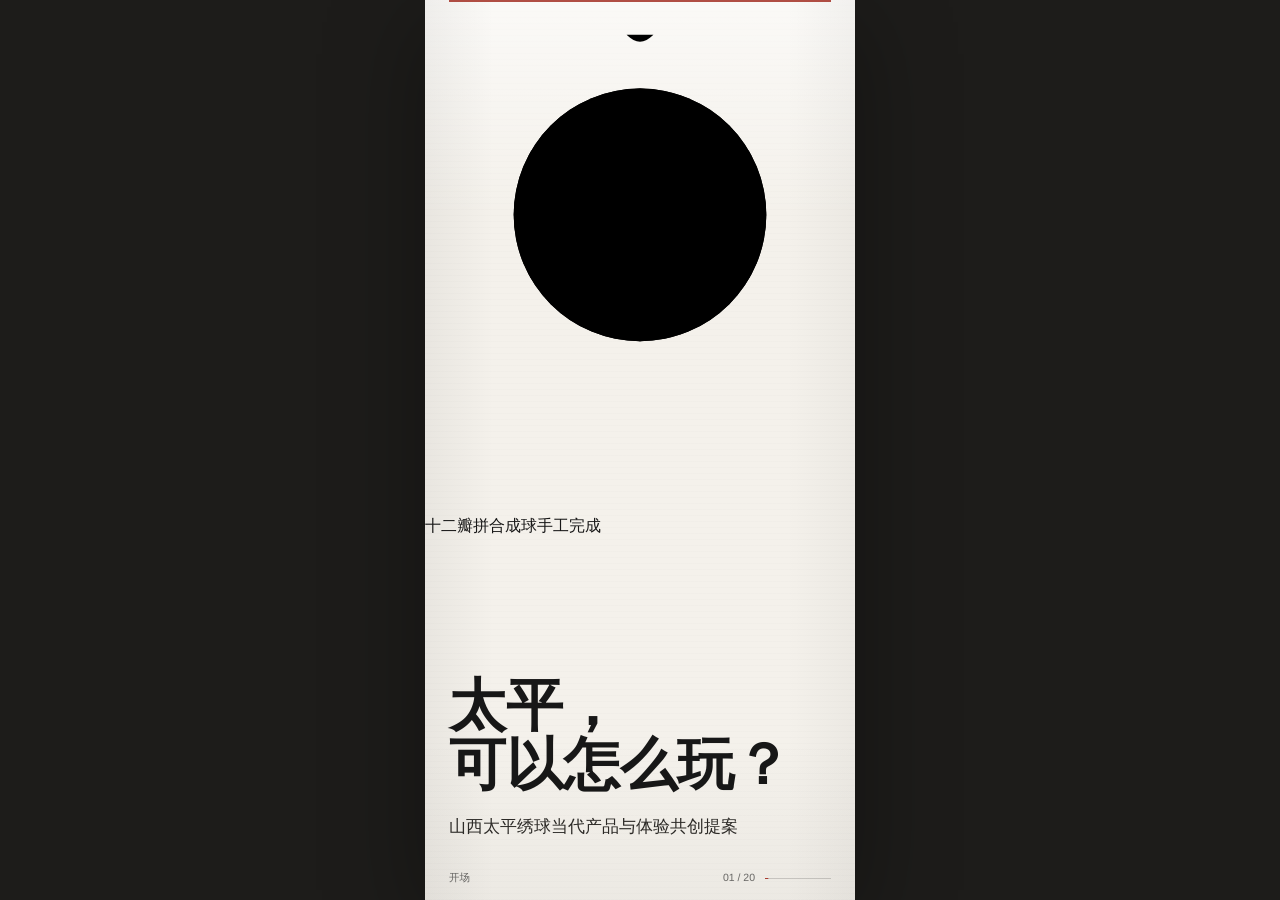
==== commit f4434564: "Refine Taiping client presentation wording and visuals" ====
--- a/taiping-mobile-presentation/index.html
+++ b/taiping-mobile-presentation/index.html
@@ -9,89 +9,99 @@
   </head>
   <body>
     <svg class="svg-defs" aria-hidden="true" focusable="false">
-      <symbol id="i-ball-addon" viewBox="0 0 64 64">
-        <circle cx="28" cy="32" r="17"></circle>
-        <path d="M28 15v34M11 32h34M16 20l24 24M40 20 16 44"></path>
-        <path d="M44 15c4 0 7 3 7 7s-3 7-7 7"></path>
-        <path d="M47 16 54 9M51 22h8M47 28l7 7"></path>
-      </symbol>
-      <symbol id="i-hand-choice" viewBox="0 0 64 64">
-        <path d="M16 42c6 4 13 6 22 5 4-.4 8-3 10-7l3-6"></path>
-        <path d="M19 41V25c0-3 5-3 5 0v12"></path>
-        <path d="M24 37V20c0-3 5-3 5 0v16"></path>
-        <path d="M29 36V23c0-3 5-3 5 0v13"></path>
-        <path d="M11 15h12M14 9h16M17 21h10"></path>
-        <path d="M43 18h9M48 13l5 5-5 5"></path>
-      </symbol>
-      <symbol id="i-card-light" viewBox="0 0 64 64">
-        <rect x="16" y="17" width="32" height="40" rx="2"></rect>
-        <path d="M24 27h16M24 36h10M24 45h16"></path>
-        <path d="M32 7v6M21 10l3 5M43 10l-3 5M12 22l6 2M52 24l6-2"></path>
-      </symbol>
-      <symbol id="i-ball" viewBox="0 0 64 64">
-        <circle cx="32" cy="32" r="23"></circle>
-        <path d="M32 9v46M9 32h46M16 16l32 32M48 16 16 48"></path>
-        <path d="M23 11c4 7 4 35 0 42M41 11c-4 7-4 35 0 42"></path>
-      </symbol>
-      <symbol id="i-petal" viewBox="0 0 64 64">
-        <circle cx="32" cy="32" r="22"></circle>
-        <path d="M32 10c6 6 6 38 0 44M32 10c-6 6-6 38 0 44M10 32c6-6 38-6 44 0M10 32c6 6 38 6 44 0"></path>
-      </symbol>
-      <symbol id="i-thread" viewBox="0 0 64 64">
-        <path d="M16 47 47 16"></path>
-        <path d="M43 12l9 9"></path>
-        <path d="M18 42c5 8 18 8 28 0"></path>
-        <path d="M15 47c9-2 16 1 21 8"></path>
-      </symbol>
-      <symbol id="i-wish" viewBox="0 0 64 64">
-        <path d="M18 18h28v24H18z"></path>
-        <path d="M18 42l7 8 7-8 7 8 7-8"></path>
-        <path d="M24 27h16M27 34h10"></path>
-      </symbol>
-      <symbol id="i-heart" viewBox="0 0 64 64">
-        <path d="M32 51S14 40 14 25c0-7 9-11 14-5l4 5 4-5c5-6 14-2 14 5 0 15-18 26-18 26z"></path>
-      </symbol>
-      <symbol id="i-static" viewBox="0 0 64 64">
-        <circle cx="32" cy="26" r="17"></circle>
-        <path d="M18 51h28M25 45h14"></path>
-      </symbol>
-      <symbol id="i-many" viewBox="0 0 64 64">
-        <path d="M14 24h25v25H14zM24 15h25v25M33 9h17v17"></path>
-      </symbol>
-      <symbol id="i-flat" viewBox="0 0 64 64">
-        <circle cx="22" cy="33" r="13"></circle>
-        <path d="M37 21h15v24H37zM42 27h5M42 33h5M42 39h5"></path>
-      </symbol>
-      <symbol id="i-half" viewBox="0 0 64 64">
-        <circle cx="29" cy="34" r="17"></circle>
-        <path d="M40 23c8 3 13 9 13 17 0 4-2 8-5 10"></path>
-      </symbol>
-      <symbol id="i-dangle" viewBox="0 0 64 64">
-        <circle cx="32" cy="20" r="13"></circle>
-        <path d="M32 33v8M22 44h20M25 49h14M28 54h8"></path>
-      </symbol>
-      <symbol id="i-chat" viewBox="0 0 64 64">
-        <path d="M16 16h32v24H29L19 50V40h-3z"></path>
-        <path d="M24 25h16M24 32h10"></path>
-      </symbol>
-      <symbol id="i-options" viewBox="0 0 64 64">
-        <path d="M12 18h18v24H12zM23 12h18v24M34 22h18v24H34z"></path>
-      </symbol>
-      <symbol id="i-three-balls" viewBox="0 0 64 64">
-        <circle cx="18" cy="33" r="10"></circle>
-        <circle cx="32" cy="29" r="12"></circle>
-        <circle cx="48" cy="35" r="9"></circle>
-      </symbol>
-      <symbol id="i-hook" viewBox="0 0 64 64">
-        <path d="M34 10c-8 5-8 14-1 19 8 6 9 16 1 22-6 5-16 2-18-6"></path>
-        <path d="M34 10h13M47 10v13"></path>
-      </symbol>
-      <symbol id="i-hand" viewBox="0 0 64 64">
-        <path d="M15 44c8 6 18 8 29 4 4-1 6-5 7-9l1-5"></path>
-        <path d="M20 42V26c0-3 5-3 5 0v13"></path>
-        <path d="M25 39V18c0-3 5-3 5 0v19"></path>
-        <path d="M30 37V22c0-3 5-3 5 0v15"></path>
-        <path d="M35 38V28c0-3 5-3 5 0v11"></path>
+      <symbol id="i-ball-addon" viewBox="0 0 72 72">
+        <circle cx="31" cy="38" r="18"></circle>
+        <path d="M31 20v36M13 38h36M18 25l26 26M44 25 18 51"></path>
+        <path d="M48 28c7-8 13-7 13-1 0 4-4 7-9 8M49 45c7 8 13 7 13 1 0-4-4-7-9-8"></path>
+      </symbol>
+      <symbol id="i-hand-choice" viewBox="0 0 72 72">
+        <rect x="9" y="12" width="21" height="28" rx="2"></rect>
+        <rect x="38" y="12" width="21" height="28" rx="2"></rect>
+        <path d="M15 21h9M15 28h6M44 21h9M44 28h6"></path>
+        <path d="M24 58c8 2 18 1 24-5l5-6M31 55V38c0-4 6-4 6 0v10M37 48v-6c0-4 6-4 6 0v7"></path>
+      </symbol>
+      <symbol id="i-card-light" viewBox="0 0 72 72">
+        <rect x="18" y="16" width="36" height="46" rx="3"></rect>
+        <circle cx="36" cy="39" r="11"></circle>
+        <path d="M36 28v22M25 39h22M28 31l16 16M44 31 28 47"></path>
+        <path d="M36 7v5M22 10l3 5M50 10l-3 5M10 27l5 2M62 27l-5 2"></path>
+      </symbol>
+      <symbol id="i-ball" viewBox="0 0 72 72">
+        <circle cx="36" cy="36" r="27"></circle>
+        <path d="M36 9v54M9 36h54M17 17l38 38M55 17 17 55"></path>
+        <path d="M24 12c7 12 7 36 0 48M48 12c-7 12-7 36 0 48"></path>
+      </symbol>
+      <symbol id="i-petal" viewBox="0 0 72 72">
+        <circle cx="36" cy="36" r="27"></circle>
+        <path d="M36 36C25 27 25 16 36 9c11 7 11 18 0 27ZM36 36c9-11 20-11 27 0-7 11-18 11-27 0ZM36 36c11 9 11 20 0 27-11-7-11-18 0-27ZM36 36c-9 11-20 11-27 0 7-11 18-11 27 0Z"></path>
+      </symbol>
+      <symbol id="i-thread" viewBox="0 0 72 72">
+        <path d="M12 55 53 14M48 9l10 10"></path>
+        <path d="M16 49c8 10 24 11 36 1M12 56c11-2 20 2 27 10"></path>
+        <path d="M20 31 31 42M31 20l11 11"></path>
+      </symbol>
+      <symbol id="i-wish" viewBox="0 0 72 72">
+        <path d="M18 16h36v33H18z"></path>
+        <path d="M18 49l9 9 9-9 9 9 9-9M25 27h22M25 36h15"></path>
+        <circle cx="49" cy="20" r="7"></circle>
+      </symbol>
+      <symbol id="i-heart" viewBox="0 0 72 72">
+        <path d="M36 60S14 46 14 27c0-9 11-14 18-6l4 5 4-5c7-8 18-3 18 6 0 19-22 33-22 33z"></path>
+        <path d="M25 35h22"></path>
+      </symbol>
+      <symbol id="i-static" viewBox="0 0 72 72">
+        <circle cx="36" cy="31" r="20"></circle>
+        <path d="M36 11v40M16 31h40M23 18l26 26M49 18 23 44M17 62h38"></path>
+      </symbol>
+      <symbol id="i-many" viewBox="0 0 72 72">
+        <path d="M9 25h27v31H9zM23 15h27v31M37 8h26v30"></path>
+        <circle cx="22" cy="40" r="7"></circle>
+        <circle cx="36" cy="30" r="7"></circle>
+        <circle cx="50" cy="23" r="7"></circle>
+      </symbol>
+      <symbol id="i-flat" viewBox="0 0 72 72">
+        <circle cx="34" cy="40" r="19"></circle>
+        <path d="M34 21v38M15 40h38M21 27l26 26M47 27 21 53"></path>
+        <path d="M23 25 17 10l16 9M45 25l8-15 5 17"></path>
+      </symbol>
+      <symbol id="i-half" viewBox="0 0 72 72">
+        <circle cx="31" cy="40" r="19"></circle>
+        <path d="M31 21v38M12 40h38M18 27l26 26M44 27 18 53"></path>
+        <path d="M42 25c12 1 20 9 20 19 0 8-5 14-13 17"></path>
+      </symbol>
+      <symbol id="i-dangle" viewBox="0 0 72 72">
+        <circle cx="36" cy="25" r="17"></circle>
+        <path d="M36 8v34M19 25h34M24 13l24 24M48 13 24 37"></path>
+        <path d="M36 42v8M24 53h24M28 59h16M32 65h8"></path>
+      </symbol>
+      <symbol id="i-chat" viewBox="0 0 72 72">
+        <circle cx="20" cy="22" r="7"></circle>
+        <circle cx="52" cy="22" r="7"></circle>
+        <path d="M8 42c2-9 8-13 12-13s10 4 12 13M40 42c2-9 8-13 12-13s10 4 12 13"></path>
+        <path d="M20 49h32v14H29l-7 6v-6h-2zM29 56h14"></path>
+      </symbol>
+      <symbol id="i-options" viewBox="0 0 72 72">
+        <rect x="12" y="12" width="48" height="48" rx="3"></rect>
+        <circle cx="23" cy="25" r="4"></circle><path d="M31 25h18"></path>
+        <circle cx="23" cy="37" r="4"></circle><path d="M31 37h18"></path>
+        <circle cx="23" cy="49" r="4"></circle><path d="M31 49h18"></path>
+        <path d="m20 37 2 2 4-5"></path>
+      </symbol>
+      <symbol id="i-three-balls" viewBox="0 0 72 72">
+        <circle cx="18" cy="41" r="12"></circle><path d="M18 29v24M6 41h24"></path>
+        <circle cx="37" cy="33" r="15"></circle><path d="M37 18v30M22 33h30"></path>
+        <circle cx="56" cy="43" r="10"></circle><path d="M56 33v20M46 43h20"></path>
+      </symbol>
+      <symbol id="i-hook" viewBox="0 0 72 72">
+        <path d="M36 8v12M30 8h12"></path>
+        <circle cx="36" cy="37" r="17"></circle>
+        <path d="M36 20v34M19 37h34M24 25l24 24M48 25 24 49"></path>
+        <path d="M36 54v7M27 64h18"></path>
+      </symbol>
+      <symbol id="i-hand" viewBox="0 0 72 72">
+        <circle cx="41" cy="24" r="11"></circle>
+        <path d="M41 13v22M30 24h22M33 16l16 16M49 16 33 32"></path>
+        <path d="M11 55c10 6 23 8 35 4 6-2 10-7 12-14l2-7M19 53V36c0-4 6-4 6 0v13M25 49V28c0-4 6-4 6 0v19M31 47V32c0-4 6-4 6 0v15"></path>
       </symbol>
     </svg>
 
@@ -99,49 +109,77 @@
       <main class="slides" id="slides">
         <section class="slide slide-cover is-active" data-page="1" data-chapter-label="开场" aria-label="第01页：封面">
           <div class="slide-inner cover-layout">
-            <div class="cover-visual reveal">
-              <figure class="image-shell hero-ball">
-                <img src="assets/images/太平绣球_主视觉.jpg" alt="单颗太平绣球高清主视觉照片" loading="eager" decoding="async">
-                <span class="image-placeholder" aria-hidden="true"><strong>待补图片</strong><small>太平绣球主视觉</small></span>
-              </figure>
+            <div class="cover-visual" id="coverVisual" aria-label="十二瓣绣片拼合成太平绣球的动画">
+              <svg class="cover-ball-svg" viewBox="0 0 320 360" role="img" aria-label="十二瓣太平绣球">
+                <g class="cover-cord">
+                  <path d="M160 0v52"></path>
+                  <path d="M150 14c7 7 13 7 20 0"></path>
+                </g>
+                <g class="animated-ball">
+                  <circle class="ball-underlay" cx="160" cy="148" r="94"></circle>
+                  <g class="cover-petal" data-petal="0"><path d="M160 148C140 128 141 91 160 54c19 37 20 74 0 94Z"></path></g>
+                  <g class="cover-petal" data-petal="1"><path transform="rotate(30 160 148)" d="M160 148C140 128 141 91 160 54c19 37 20 74 0 94Z"></path></g>
+                  <g class="cover-petal" data-petal="2"><path transform="rotate(60 160 148)" d="M160 148C140 128 141 91 160 54c19 37 20 74 0 94Z"></path></g>
+                  <g class="cover-petal" data-petal="3"><path transform="rotate(90 160 148)" d="M160 148C140 128 141 91 160 54c19 37 20 74 0 94Z"></path></g>
+                  <g class="cover-petal" data-petal="4"><path transform="rotate(120 160 148)" d="M160 148C140 128 141 91 160 54c19 37 20 74 0 94Z"></path></g>
+                  <g class="cover-petal" data-petal="5"><path transform="rotate(150 160 148)" d="M160 148C140 128 141 91 160 54c19 37 20 74 0 94Z"></path></g>
+                  <g class="cover-petal" data-petal="6"><path transform="rotate(180 160 148)" d="M160 148C140 128 141 91 160 54c19 37 20 74 0 94Z"></path></g>
+                  <g class="cover-petal" data-petal="7"><path transform="rotate(210 160 148)" d="M160 148C140 128 141 91 160 54c19 37 20 74 0 94Z"></path></g>
+                  <g class="cover-petal" data-petal="8"><path transform="rotate(240 160 148)" d="M160 148C140 128 141 91 160 54c19 37 20 74 0 94Z"></path></g>
+                  <g class="cover-petal" data-petal="9"><path transform="rotate(270 160 148)" d="M160 148C140 128 141 91 160 54c19 37 20 74 0 94Z"></path></g>
+                  <g class="cover-petal" data-petal="10"><path transform="rotate(300 160 148)" d="M160 148C140 128 141 91 160 54c19 37 20 74 0 94Z"></path></g>
+                  <g class="cover-petal" data-petal="11"><path transform="rotate(330 160 148)" d="M160 148C140 128 141 91 160 54c19 37 20 74 0 94Z"></path></g>
+                  <circle class="ball-outline" cx="160" cy="148" r="94"></circle>
+                  <ellipse class="ball-seam" cx="160" cy="148" rx="43" ry="94"></ellipse>
+                  <ellipse class="ball-seam" cx="160" cy="148" rx="43" ry="94" transform="rotate(60 160 148)"></ellipse>
+                  <ellipse class="ball-seam" cx="160" cy="148" rx="43" ry="94" transform="rotate(120 160 148)"></ellipse>
+                  <circle class="ball-knot" cx="160" cy="148" r="8"></circle>
+                  <g class="ball-tassel">
+                    <path d="M160 242v29"></path>
+                    <path d="M141 272h38M146 281h28M151 290h18"></path>
+                    <path d="M151 290v28M157 290v34M163 290v34M169 290v28"></path>
+                  </g>
+                </g>
+              </svg>
+              <p class="cover-object-note"><span>十二瓣</span><i></i><span>拼合成球</span><i></i><span>手工完成</span></p>
             </div>
             <div class="cover-copy">
-              <h1 class="cover-title reveal" style="--d: 120ms">
+              <h1 class="cover-title cover-copy-reveal">
                 <span>太平，</span>
                 <span>可以怎么玩？</span>
               </h1>
-              <p class="subtitle reveal" style="--d: 240ms">山西太平绣球当代产品与体验共创探索</p>
+              <p class="subtitle cover-copy-reveal">山西太平绣球当代产品与体验共创提案</p>
             </div>
           </div>
         </section>
 
         <section class="slide slide-overview" data-page="2" data-chapter-label="方案总览" aria-label="第02页：方案总览">
           <div class="slide-inner">
-            <p class="kicker reveal">总览</p>
-            <h2 class="page-title reveal" style="--d: 60ms">
-              <span>这次，</span>
-              <span>我们想解决</span>
+            <p class="kicker reveal">提案总览</p>
+            <h2 class="page-title reveal" style="--d: 60ms">
+              <span>本次提案，</span>
+              <span>聚焦</span>
               <span>三件事</span>
             </h2>
             <div class="overview-list reveal" style="--d: 150ms">
               <article>
                 <svg class="line-icon" aria-hidden="true"><use href="#i-ball-addon"></use></svg>
                 <strong>绣球本身</strong>
-                <span>加什么、怎么变</span>
+                <span>建立可延展的产品关系</span>
               </article>
               <article>
                 <svg class="line-icon" aria-hidden="true"><use href="#i-hand-choice"></use></svg>
                 <strong>购买过程</strong>
-                <span>怎么让选择更有意思</span>
+                <span>把选择变成轻参与</span>
               </article>
               <article>
                 <svg class="line-icon" aria-hidden="true"><use href="#i-card-light"></use></svg>
                 <strong>绣球小卡</strong>
-                <span>把纹样和祝福带走</span>
+                <span>延续这一颗的纹样与祝福</span>
               </article>
             </div>
             <p class="bottom-thesis reveal" style="--d: 320ms">
-              不是只做一个新造型，<br>而是把产品、选择过程和带走后的体验连起来。
+              从一颗产品出发<br>串联选择、参与与后续故事
             </p>
           </div>
         </section>
@@ -153,8 +191,8 @@
               <strong>为什么要做</strong>
             </div>
             <h2 class="page-title reveal" style="--d: 90ms">
-              <span>不只是被看见，</span>
-              <span>还要有人愿意带回生活。</span>
+              <span>让太平绣球</span>
+              <span>从展示走进当代生活</span>
             </h2>
             <div class="simple-flow reveal" style="--d: 180ms" aria-label="传统技艺到进入生活">
               <span>传统技艺</span>
@@ -168,15 +206,15 @@
                 <img src="assets/images/创造营_项目文件.jpg" alt="创造营项目文件资料截图" loading="lazy" decoding="async">
                 <span class="image-placeholder" aria-hidden="true"><strong>待补图片</strong><small>项目计划书截图</small></span>
               </figure>
-              <p>这次共创希望太平绣球不仅被展示，也能成为今天真正会被选择、使用和购买的产品。</p>
-            </div>
-          </div>
-        </section>
-
-        <section class="slide" data-page="4" data-chapter-label="01 为什么要做" aria-label="第04页：什么不能动">
+              <p>本次共创关注的不只是展示价值，也希望形成今天愿意选择、使用和购买的产品</p>
+            </div>
+          </div>
+        </section>
+
+        <section class="slide" data-page="4" data-chapter-label="01 为什么要做" aria-label="第04页：建议保留的四个核心">
           <div class="slide-inner">
             <p class="kicker reveal">01 / 为什么要做</p>
-            <h2 class="page-title compact-title reveal" style="--d: 60ms">什么不能动</h2>
+            <h2 class="page-title compact-title reveal" style="--d: 60ms">建议保留的四个核心</h2>
             <div class="core-map reveal" style="--d: 130ms" aria-label="太平绣球四个传统核心">
               <div class="core-ball">
                 <svg class="big-ball" aria-hidden="true"><use href="#i-ball"></use></svg>
@@ -202,15 +240,15 @@
                 <span>最重要的祝愿</span>
               </article>
             </div>
-            <p class="single-line reveal" style="--d: 330ms">不把它改得不像自己。</p>
-          </div>
-        </section>
-
-        <section class="slide case-page" data-page="5" data-chapter-label="01 为什么要做" aria-label="第05页：市场已经证明什么">
+            <p class="single-line reveal" style="--d: 330ms">创新之后，仍要让人一眼认出太平绣球</p>
+          </div>
+        </section>
+
+        <section class="slide case-page" data-page="5" data-chapter-label="01 为什么要做" aria-label="第05页：案例带来的启发">
           <div class="slide-inner">
             <p class="kicker reveal">01 / 为什么要做</p>
             <h2 class="page-title compact-title reveal" style="--d: 60ms">
-              市场已经证明：<br>绣球可以成为今天的产品
+              案例启发：<br>绣球可以走进生活
             </h2>
             <div class="case-pair reveal" style="--d: 150ms">
               <article>
@@ -220,7 +258,7 @@
                 </figure>
                 <div>
                   <strong>顿喜</strong>
-                  <p>把传统绣球做成东方礼物。</p>
+                  <p>把传统绣球转化为当代礼物</p>
                   <span>祈福</span><span>随身挂饰</span><span>门店礼赠</span>
                 </div>
               </article>
@@ -231,13 +269,13 @@
                 </figure>
                 <div>
                   <strong>日本手まり</strong>
-                  <p>没有改变“球”，而是让球进入陈设、香和收藏。</p>
+                  <p>保留球体识别，让工艺进入陈设、香与收藏</p>
                   <span>工艺</span><span>球体</span><span>生活方式</span>
                 </div>
               </article>
             </div>
             <p class="market-gap reveal" style="--d: 340ms">
-              但是，<br>“年轻人为什么每天愿意挂着它”<br>还有空间。
+              进一步的机会是：<br>为日常佩戴与主动选择<br>补充更具体的理由
             </p>
           </div>
         </section>
@@ -246,30 +284,30 @@
           <div class="slide-inner">
             <p class="kicker reveal">01 / 为什么要做</p>
             <h2 class="page-title reveal" style="--d: 60ms">
-              <span>绣球不缺文化，</span>
-              <span>缺的是购买理由。</span>
+              <span>机会不在补充文化</span>
+              <span>而在创造选择理由</span>
             </h2>
             <div class="insight-list reveal" style="--d: 150ms">
               <article>
                 <em>01</em>
                 <svg class="mini-icon" aria-hidden="true"><use href="#i-heart"></use></svg>
                 <strong>意义有点重</strong>
-                <p>爱情、定情、婚嫁，普通朋友送有时显得太重。</p>
+                <p>传统语境多与爱情、定情、婚嫁相关，日常赠礼的使用场景较窄</p>
               </article>
               <article>
                 <em>02</em>
                 <svg class="mini-icon" aria-hidden="true"><use href="#i-static"></use></svg>
                 <strong>形态比较固定</strong>
-                <p>好看，但为什么要一直挂在包上？</p>
+                <p>造型具有识别度，还需要更清楚的日常佩戴理由</p>
               </article>
               <article>
                 <em>03</em>
                 <svg class="mini-icon" aria-hidden="true"><use href="#i-many"></use></svg>
                 <strong>选择太多</strong>
-                <p>首饰、花、毛绒、香水，都有成熟的送礼理由。</p>
-              </article>
-            </div>
-            <p class="single-line reveal" style="--d: 360ms">所以，重点不只是新造型。</p>
+                <p>首饰、花、毛绒与香水已经形成清晰的赠礼联想</p>
+              </article>
+            </div>
+            <p class="single-line reveal" style="--d: 360ms">因此，产品创新需要同时回答意义、场景与选择</p>
           </div>
         </section>
 
@@ -279,34 +317,34 @@
               <span>02</span>
               <strong>绣球本身怎么玩</strong>
             </div>
-            <p class="chapter-sub reveal" style="--d: 90ms">先把它看成一颗球。</p>
+            <p class="chapter-sub reveal" style="--d: 90ms">从球与配件的关系开始</p>
             <div class="relation-grid reveal" style="--d: 170ms" aria-label="一颗球还能发生什么">
               <article>
-                <svg viewBox="0 0 72 72" aria-hidden="true"><circle cx="36" cy="38" r="17"></circle><path d="M18 27c6 5 11 6 18 3M54 27c-6 5-11 6-18 3"></path></svg>
-                <strong>趴</strong>
-              </article>
-              <article>
-                <svg viewBox="0 0 72 72" aria-hidden="true"><circle cx="36" cy="36" r="16"></circle><path d="M17 35c5-9 13-13 19-13M55 35c-5-9-13-13-19-13"></path></svg>
-                <strong>抱</strong>
-              </article>
-              <article>
-                <svg viewBox="0 0 72 72" aria-hidden="true"><circle cx="33" cy="38" r="16"></circle><path d="M47 34l13-5M47 42l13 5"></path></svg>
-                <strong>叼</strong>
-              </article>
-              <article>
-                <svg viewBox="0 0 72 72" aria-hidden="true"><circle cx="36" cy="31" r="16"></circle><path d="M18 50c12 8 25 8 36 0"></path></svg>
-                <strong>托</strong>
-              </article>
-              <article>
-                <svg viewBox="0 0 72 72" aria-hidden="true"><circle cx="36" cy="41" r="16"></circle><path d="M25 25l-5-12 13 7M47 25l5-12-13 7"></path></svg>
-                <strong>戴</strong>
-              </article>
-              <article>
-                <svg viewBox="0 0 72 72" aria-hidden="true"><circle cx="36" cy="36" r="15"></circle><path d="M16 42c11 16 40 11 40-6 0-15-23-15-24-1"></path></svg>
-                <strong>绕</strong>
-              </article>
-            </div>
-            <p class="single-line reveal" style="--d: 340ms">不改球，只增加球和小配件之间的关系。</p>
+                <svg viewBox="0 0 88 72" aria-hidden="true"><circle class="scene-ball" cx="44" cy="43" r="16"></circle><path class="scene-seam" d="M44 27v32M28 43h32M33 32l22 22M55 32 33 54"></path><path d="M22 33c5-14 14-20 22-20s17 6 22 20M29 31l-4-13 12 7M59 31l4-13-12 7M30 34v9M58 34v9"></path></svg>
+                <strong>趴住</strong>
+              </article>
+              <article>
+                <svg viewBox="0 0 88 72" aria-hidden="true"><circle cx="44" cy="18" r="10"></circle><path d="M37 10l-5-6 9 3M51 10l5-6-9 3"></path><circle class="scene-ball" cx="44" cy="45" r="17"></circle><path class="scene-seam" d="M44 28v34M27 45h34M32 33l24 24M56 33 32 57"></path><path d="M27 38c-8 4-9 14-3 19M61 38c8 4 9 14 3 19"></path></svg>
+                <strong>抱住</strong>
+              </article>
+              <article>
+                <svg viewBox="0 0 88 72" aria-hidden="true"><circle class="scene-ball" cx="31" cy="42" r="17"></circle><path class="scene-seam" d="M31 25v34M14 42h34M19 30l24 24M43 30 19 54"></path><path d="M55 33c5-9 14-11 22-6l-9 5 9 6c-8 5-17 3-22-5M48 37h8"></path><circle cx="68" cy="28" r="1"></circle></svg>
+                <strong>叼住</strong>
+              </article>
+              <article>
+                <svg viewBox="0 0 88 72" aria-hidden="true"><circle class="scene-ball" cx="44" cy="30" r="17"></circle><path class="scene-seam" d="M44 13v34M27 30h34M32 18l24 24M56 18 32 42"></path><path d="M16 54c17 10 38 11 55 2 4-2 6-6 7-11M25 52V42c0-4 6-4 6 0v8M31 50V37c0-4 6-4 6 0v13M37 49V40c0-4 6-4 6 0v9"></path></svg>
+                <strong>托起</strong>
+              </article>
+              <article>
+                <svg viewBox="0 0 88 72" aria-hidden="true"><circle class="scene-ball" cx="44" cy="24" r="15"></circle><path class="scene-seam" d="M44 9v30M29 24h30M33 13l22 22M55 13 33 35"></path><path d="M25 64c2-16 10-24 19-24s17 8 19 24M33 44l-7-8M55 44l7-8M36 55h16"></path></svg>
+                <strong>戴上</strong>
+              </article>
+              <article>
+                <svg viewBox="0 0 88 72" aria-hidden="true"><circle class="scene-ball" cx="40" cy="37" r="17"></circle><path class="scene-seam" d="M40 20v34M23 37h34M28 25l24 24M52 25 28 49"></path><path d="M12 48c11 17 44 17 58-1 11-14-7-27-17-15-5 6 2 12 8 8M69 47l8 5-9 4"></path></svg>
+                <strong>绕住</strong>
+              </article>
+            </div>
+            <p class="single-line reveal" style="--d: 340ms">保留球体，通过动作关系形成新的角色识别</p>
           </div>
         </section>
 
@@ -314,8 +352,8 @@
           <div class="slide-inner">
             <p class="kicker reveal">02 / 绣球本身怎么玩</p>
             <h2 class="page-title reveal" style="--d: 60ms">
-              <span>配件要轻，</span>
-              <span>球还是主角。</span>
+              <span>配件服务于识别，</span>
+              <span>绣球始终是主角</span>
             </h2>
             <div class="accessory-types reveal" style="--d: 150ms">
               <article>
@@ -339,7 +377,7 @@
                 <span style="width: 80%">太平绣球 约 75-85%</span>
                 <span>小配件 约 15-25%</span>
               </div>
-              <p>贵的是绣球，配件负责让它多一点变化。</p>
+              <p>建议绣球保持 75-85% 的视觉占比，配件只负责补充特征</p>
             </div>
           </div>
         </section>
@@ -348,27 +386,27 @@
           <div class="slide-inner">
             <p class="kicker reveal">02 / 绣球本身怎么玩</p>
             <h2 class="page-title reveal" style="--d: 60ms">
-              <span>山西元素，</span>
-              <span>不要压过绣球。</span>
+              <span>山西元素</span>
+              <span>变成与球相连的画面</span>
             </h2>
             <div class="sketch-grid reveal" style="--d: 150ms">
               <article>
                 <svg viewBox="0 0 120 82" aria-hidden="true"><path d="M19 58c18 11 39 11 61 0"></path><circle cx="60" cy="39" r="18"></circle><path d="M24 57V39c0-7 10-7 10 0v12M34 51V31c0-7 10-7 10 0v19"></path></svg>
                 <strong>佛手托太平</strong>
-                <p>一只简化手势托着球。</p>
+                <p>用简化手势托住绣球</p>
               </article>
               <article>
                 <svg viewBox="0 0 120 82" aria-hidden="true"><path d="M18 24h84M24 24l10-10h52l10 10M31 25v12M45 25v8M59 25v12M73 25v8M87 25v12"></path><circle cx="72" cy="53" r="16"></circle></svg>
                 <strong>檐下月</strong>
-                <p>屋檐下，绣球像月亮。</p>
+                <p>让绣球成为屋檐下的月亮</p>
               </article>
               <article>
                 <svg viewBox="0 0 120 82" aria-hidden="true"><path d="M60 16v22M46 38c8-17 20-17 28 0M41 49c13-15 25-15 38 0M36 58h48"></path><circle cx="60" cy="20" r="6"></circle></svg>
                 <strong>佛意小件</strong>
-                <p>莲、盘长结、法轮做小型垂饰。</p>
-              </article>
-            </div>
-            <p class="single-line reveal" style="--d: 340ms">不是堆符号，而是找到一个和球真正有关系的画面。</p>
+                <p>将莲、盘长结与法轮转为小型垂饰</p>
+              </article>
+            </div>
+            <p class="single-line reveal" style="--d: 340ms">文化元素不单独陈列，而是参与绣球的造型关系</p>
           </div>
         </section>
 
@@ -380,8 +418,8 @@
             </div>
             <div class="compare-flow reveal" style="--d: 120ms">
               <article class="wrong">
-                <em>×</em>
-                <h3>先有产品，<br>再补意义</h3>
+                <em>容易出现</em>
+                <h3>先有产品，<br>再补主题</h3>
                 <p>现成绣球</p>
                 <i></i>
                 <p>说它属于某个星座</p>
@@ -389,8 +427,8 @@
                 <p>最后补一句寓意</p>
               </article>
               <article class="right">
-                <em>✓</em>
-                <h3>先有意义，<br>再做造型</h3>
+                <em>建议采用</em>
+                <h3>先定表达，<br>再形成造型</h3>
                 <p>先确定想表达什么</p>
                 <i></i>
                 <p>找到对应视觉特征</p>
@@ -398,7 +436,7 @@
                 <p>再决定配件和组合</p>
               </article>
             </div>
-            <p class="single-line reveal" style="--d: 340ms">系列不是给现有绣球贴标签。</p>
+            <p class="single-line reveal" style="--d: 340ms">让每一款的意义、特征与造型从一开始就对应</p>
           </div>
         </section>
 
@@ -407,33 +445,39 @@
             <p class="kicker reveal">03 / 系列怎么成立</p>
             <h2 class="page-title reveal" style="--d: 60ms">
               <span>“十二”</span>
-              <span>可以有很多答案。</span>
+              <span>是一套可延展框架</span>
             </h2>
             <div class="twelve-grid reveal" style="--d: 150ms">
               <article>
+                <svg class="theme-icon" viewBox="0 0 72 72" aria-hidden="true"><circle cx="36" cy="41" r="18"></circle><path d="M36 23v36M18 41h36M23 28l26 26M49 28 23 54M25 27 17 8l18 11M47 27l8-19 4 21"></path></svg>
                 <strong>十二生肖</strong>
                 <p>动物的耳、角、爪、尾、动作</p>
                 <span>兔耳 / 虎爪 / 猴子趴住</span>
               </article>
               <article>
+                <svg class="theme-icon" viewBox="0 0 72 72" aria-hidden="true"><circle cx="36" cy="36" r="27"></circle><path d="m19 47 11-18 13 9 11-16M19 47l24-9M30 29l24-7"></path><circle class="theme-dot" cx="19" cy="47" r="3"></circle><circle class="theme-dot" cx="30" cy="29" r="3"></circle><circle class="theme-dot" cx="43" cy="38" r="3"></circle><circle class="theme-dot" cx="54" cy="22" r="3"></circle></svg>
                 <strong>十二星座</strong>
                 <p>最容易认出的星座特征</p>
                 <span>白羊角 / 巨蟹钳 / 天蝎尾</span>
               </article>
               <article>
+                <svg class="theme-icon" viewBox="0 0 72 72" aria-hidden="true"><circle cx="34" cy="32" r="18"></circle><path d="M34 14v36M16 32h36M21 19l26 26M47 19 21 45M25 52l-7 12M43 52l9 12M13 64h12M48 64h12"></path><path d="M56 24h9M61 19l5 5-5 5"></path></svg>
                 <strong>十二种小太平</strong>
                 <p>今天真正想顺一点的小事</p>
                 <span>睡得着 / 赶得上 / 早点回</span>
               </article>
             </div>
-            <p class="single-line reveal" style="--d: 330ms">重点不是选哪一种“十二”，而是每一套都先有自己的理由。</p>
+            <p class="single-line reveal" style="--d: 330ms">无论选择哪一种主题，都需要先建立清晰的系列理由</p>
           </div>
         </section>
 
         <section class="slide formula-page" data-page="12" data-chapter-label="03 系列怎么成立" aria-label="第12页：系列的视觉原则">
           <div class="slide-inner">
             <p class="kicker reveal">03 / 系列怎么成立</p>
-            <h2 class="page-title compact-title reveal" style="--d: 60ms">系列的视觉原则</h2>
+            <h2 class="page-title compact-title reveal" style="--d: 60ms">
+              <span>一套公式</span>
+              <span>控制系列一致性</span>
+            </h2>
             <div class="formula reveal" style="--d: 140ms" aria-label="系列公式">
               <span>系列主题</span>
               <b>+</b>
@@ -455,18 +499,17 @@
           <div class="slide-inner">
             <div class="chapter-marker reveal">
               <span>04</span>
-              <strong>怎么买，也可以成为体验。</strong>
-            </div>
-            <p class="chapter-sub reveal" style="--d: 90ms">不只是“看到、付款、带走”。</p>
-            <div class="two-flow reveal" style="--d: 190ms">
-              <article>
-                <strong>现在</strong>
-                <p>看到</p><i></i><p>挑一个</p><i></i><p>付款</p><i></i><p>带走</p>
-              </article>
-              <article>
-                <strong>我们希望</strong>
-                <p>想一想</p><i></i><p>选一选</p><i></i><p>自己完成一下</p><i></i><p>带走</p>
-              </article>
+              <strong>让购买过程成为体验</strong>
+            </div>
+            <p class="chapter-sub reveal" style="--d: 90ms">四个阶段，完成一颗有来由的太平绣球</p>
+            <div class="journey-map reveal" style="--d: 180ms" aria-label="购买体验的四个阶段">
+              <article><em>01</em><svg class="mini-icon" aria-hidden="true"><use href="#i-chat"></use></svg><div><strong>表达需求</strong><p>先说清楚为什么选</p></div></article>
+              <i></i>
+              <article><em>02</em><svg class="mini-icon" aria-hidden="true"><use href="#i-ball-addon"></use></svg><div><strong>确认组合</strong><p>在建议搭配中选择</p></div></article>
+              <i></i>
+              <article><em>03</em><svg class="mini-icon" aria-hidden="true"><use href="#i-hand"></use></svg><div><strong>亲手完成</strong><p>完成最后一个连接</p></div></article>
+              <i></i>
+              <article><em>04</em><svg class="mini-icon" aria-hidden="true"><use href="#i-card-light"></use></svg><div><strong>带走故事</strong><p>获得这一颗的纹样与祝福</p></div></article>
             </div>
           </div>
         </section>
@@ -475,27 +518,26 @@
           <div class="slide-inner">
             <p class="kicker reveal">04 / 买绣球的过程怎么玩</p>
             <h2 class="page-title reveal" style="--d: 60ms">
-              <span>一颗太平，</span>
-              <span>可以这样被得到。</span>
-            </h2>
-            <ol class="experience-flow reveal" style="--d: 150ms">
-              <li><svg class="mini-icon" aria-hidden="true"><use href="#i-chat"></use></svg><span>今天想要什么？</span></li>
-              <li><svg class="mini-icon" aria-hidden="true"><use href="#i-options"></use></svg><span>找到几个方向</span></li>
-              <li><svg class="mini-icon" aria-hidden="true"><use href="#i-three-balls"></use></svg><span>选择绣球</span></li>
-              <li><svg class="mini-icon" aria-hidden="true"><use href="#i-ball-addon"></use></svg><span>选一个小配件</span></li>
-              <li><svg class="mini-icon" aria-hidden="true"><use href="#i-hand"></use></svg><span>自己完成最后一下</span></li>
-              <li><svg class="mini-icon" aria-hidden="true"><use href="#i-card-light"></use></svg><span>得到对应小卡</span></li>
+              <span>整段体验，</span>
+              <span>控制在 1-3 分钟</span>
+            </h2>
+            <ol class="clear-flow reveal" style="--d: 150ms">
+              <li><em>01</em><svg class="mini-icon" aria-hidden="true"><use href="#i-chat"></use></svg><div><strong>表达需求</strong><p>选择用途，再选一句当下最需要的祝愿</p></div></li>
+              <li><em>02</em><svg class="mini-icon" aria-hidden="true"><use href="#i-ball-addon"></use></svg><div><strong>确认组合</strong><p>选择绣球与系列配件，形成一套合理搭配</p></div></li>
+              <li><em>03</em><svg class="mini-icon" aria-hidden="true"><use href="#i-hand"></use></svg><div><strong>亲手完成</strong><p>装上最后一个挂扣或配件，留下参与感</p></div></li>
+              <li><em>04</em><svg class="mini-icon" aria-hidden="true"><use href="#i-card-light"></use></svg><div><strong>带走故事</strong><p>获得与这颗绣球对应的纹样卡与祝福</p></div></li>
             </ol>
-            <p class="time-note reveal" style="--d: 360ms">整个过程控制在 1-3 分钟，不做复杂测试，不做长时间手作。</p>
+            <p class="time-note reveal" style="--d: 360ms">不做复杂测试，不要求长时间手作，确保门店与活动现场都能顺畅完成</p>
           </div>
         </section>
 
         <section class="slide choice-page" data-page="15" data-chapter-label="04 买绣球的过程怎么玩" aria-label="第15页：先选我现在想要什么">
           <div class="slide-inner">
             <p class="kicker reveal">04 / 买绣球的过程怎么玩</p>
-            <h2 class="page-title reveal" style="--d: 60ms">
-              <span>先有一个理由，</span>
-              <span>再开始挑球。</span>
+            <div class="journey-step-tag reveal" style="--d: 40ms"><em>体验 01</em><span>表达需求</span></div>
+            <h2 class="page-title reveal" style="--d: 60ms">
+              <span>先说清楚</span>
+              <span>这颗球为什么被选择</span>
             </h2>
             <div class="reason-grid reveal" style="--d: 150ms">
               <span>顺一点</span>
@@ -506,7 +548,7 @@
               <span>随便来一个</span>
             </div>
             <p class="single-line reveal" style="--d: 320ms">
-              给自己，选“我现在想要什么”。<br>送别人，选“我想祝他什么”。
+              给自己，选“我现在想要什么”<br>送别人，选“我想祝他什么”
             </p>
           </div>
         </section>
@@ -514,9 +556,10 @@
         <section class="slide combo-page" data-page="16" data-chapter-label="04 买绣球的过程怎么玩" aria-label="第16页：再选这一颗长什么样">
           <div class="slide-inner">
             <p class="kicker reveal">04 / 买绣球的过程怎么玩</p>
-            <h2 class="page-title reveal" style="--d: 60ms">
-              <span>再选</span>
-              <span>这一颗长什么样。</span>
+            <div class="journey-step-tag reveal" style="--d: 40ms"><em>体验 02</em><span>确认组合</span></div>
+            <h2 class="page-title reveal" style="--d: 60ms">
+              <span>在建议搭配中</span>
+              <span>选出这一颗</span>
             </h2>
             <div class="combo-diagram reveal" style="--d: 150ms">
               <article><svg class="line-icon" aria-hidden="true"><use href="#i-ball"></use></svg><span>球</span></article>
@@ -527,20 +570,23 @@
               <i></i>
               <strong>我的这一颗</strong>
             </div>
-            <p class="single-line reveal" style="--d: 330ms">不是随便乱搭。每套系列提前设计好几组合理组合。</p>
+            <p class="single-line reveal" style="--d: 330ms">每套系列预先设计合理组合，现场选择不等于任意拼搭</p>
           </div>
         </section>
 
         <section class="slide action-page" data-page="17" data-chapter-label="04 买绣球的过程怎么玩" aria-label="第17页：最后一下由用户完成">
           <div class="slide-inner">
             <p class="kicker reveal">04 / 买绣球的过程怎么玩</p>
-            <h2 class="page-title reveal" style="--d: 60ms">
-              <span>最后一下，</span>
-              <span>留给自己。</span>
+            <div class="journey-step-tag reveal" style="--d: 40ms"><em>体验 03</em><span>亲手完成</span></div>
+            <h2 class="page-title reveal" style="--d: 60ms">
+              <span>亲手装上</span>
+              <span>最后一个连接</span>
             </h2>
             <div class="action-visual reveal" style="--d: 150ms">
               <svg viewBox="0 0 260 260" aria-hidden="true">
                 <circle class="soft-circle" cx="136" cy="118" r="54"></circle>
+                <path class="action-ball-seam" d="M136 64v108M82 118h108M98 80l76 76M174 80l-76 76"></path>
+                <path class="action-ball-seam" d="M112 70c14 24 14 72 0 96M160 70c-14 24-14 72 0 96"></path>
                 <path d="M82 178c38 30 92 31 129 0"></path>
                 <path d="M93 171V97c0-13 19-13 19 0v54"></path>
                 <path d="M112 151V72c0-13 19-13 19 0v75"></path>
@@ -549,7 +595,7 @@
                 <path class="accent-stroke" d="M136 172v38M118 211h36M126 226h20"></path>
               </svg>
             </div>
-            <p class="single-line reveal" style="--d: 330ms">不用复杂手作。一个小动作，就会让人记住：这是我完成的。</p>
+            <p class="single-line reveal" style="--d: 330ms">动作保持简单，但让人清楚记住：这一颗由我完成</p>
           </div>
         </section>
 
@@ -557,10 +603,11 @@
           <div class="slide-inner">
             <div class="chapter-marker reveal">
               <span>05</span>
-              <strong>除了绣球，还能带走什么？</strong>
-            </div>
+              <strong>带走之后，故事继续</strong>
+            </div>
+            <div class="journey-step-tag reveal" style="--d: 50ms"><em>体验 04</em><span>带走故事</span></div>
             <h2 class="page-title compact-title reveal" style="--d: 90ms">
-              每一颗球，<br>可以有一张自己的卡。
+              把这一颗的纹样与祝福<br>一起带走
             </h2>
             <div class="light-demo reveal" style="--d: 170ms">
               <div class="light-card" id="lightCard" data-no-slide>
@@ -578,7 +625,7 @@
               </div>
               <button class="light-control" type="button" id="lightToggle" aria-pressed="false">照亮</button>
             </div>
-            <p class="single-line reveal" style="--d: 330ms">纹样来自这颗绣球，不是一张通用说明卡。</p>
+            <p class="single-line reveal" style="--d: 330ms">卡片纹样来自所选绣球，让产品与故事保持对应</p>
           </div>
         </section>
 
@@ -586,8 +633,8 @@
           <div class="slide-inner">
             <p class="kicker reveal">05 / 买完以后还能留下什么</p>
             <h2 class="page-title reveal" style="--d: 60ms">
-              <span>把这一颗的故事，</span>
-              <span>一起带走。</span>
+              <span>这张卡，</span>
+              <span>可以承接三层内容</span>
             </h2>
             <div class="story-levels reveal" style="--d: 150ms">
               <article>
@@ -604,9 +651,9 @@
               </article>
             </div>
             <div class="quote-stack reveal" style="--d: 300ms">
-              <p>“小事顺一点，也算太平。”</p>
-              <p>“今天早点回。”</p>
-              <p>“第一次去新的城市，也要平平安安。”</p>
+              <p>“小事顺一点，也算太平”</p>
+              <p>“今天早点回”</p>
+              <p>“第一次去新的城市，也要平平安安”</p>
             </div>
           </div>
         </section>
@@ -615,8 +662,8 @@
           <div class="slide-inner">
             <p class="kicker reveal">05 / 买完以后还能留下什么</p>
             <h2 class="page-title reveal" style="--d: 60ms">
-              <span>最后，</span>
-              <span>我们想做的是这一整套。</span>
+              <span>这不是三个单品，</span>
+              <span>而是一套完整体验</span>
             </h2>
             <div class="system-map reveal" style="--d: 150ms">
               <div class="system-center">
@@ -628,12 +675,12 @@
               <article class="sys-c"><span>透光小卡</span><p>留下纹样与祝福</p></article>
             </div>
             <p class="final-thesis reveal" style="--d: 320ms">
-              不是让绣球变复杂，<br>而是让人多几个喜欢它、选择它、带走它的理由。
+              不增加绣球的理解负担，<br>只增加喜欢、选择与带走它的理由
             </p>
             <div class="next-step reveal" style="--d: 410ms">
               <strong>下一步</strong>
               <span>产品小样 + 体验流程 + 透光卡</span>
-              <p>先做一套完整样机，再判断哪些最适合继续发展。</p>
+              <p>建议先完成一套样机，再共同判断最适合继续发展的方向</p>
             </div>
           </div>
         </section>
@@ -647,9 +694,11 @@
         </span>
       </footer>
 
-      <noscript>请使用支持脚本的手机浏览器查看翻页效果。</noscript>
+      <noscript>请使用支持脚本的手机浏览器查看翻页效果</noscript>
     </div>
 
+    <script src="https://cdn.jsdelivr.net/npm/gsap@3.13.0/dist/gsap.min.js" defer></script>
     <script src="script.js" defer></script>
   </body>
 </html>
+
--- a/taiping-mobile-presentation/styles.css
+++ b/taiping-mobile-presentation/styles.css
@@ -1,13 +1,15 @@
 :root {
   --纸白: #F4F1EB;
   --暖白: #FAF9F6;
+  --淡米: #EEE9DF;
   --炭黑: #171717;
-  --深灰: #292929;
-  --中灰: #8E8A83;
-  --浅灰: #D8D3CA;
+  --深灰: #2C2A27;
+  --中灰: #878178;
+  --浅灰: #D9D2C6;
   --太平朱: #A83B30;
   --paper: var(--纸白);
   --warm: var(--暖白);
+  --soft: var(--淡米);
   --ink: var(--炭黑);
   --ink-soft: var(--深灰);
   --muted: var(--中灰);
@@ -16,7 +18,8 @@
   --serif: "Songti SC", "STSong", "SimSun", serif;
   --sans: "PingFang SC", "Microsoft YaHei", sans-serif;
   --num: "Helvetica Neue", Arial, sans-serif;
-  --motion: 480ms cubic-bezier(.2, .78, .18, 1);
+  --motion: 420ms cubic-bezier(.2, .78, .18, 1);
+  --fast: 240ms ease-out;
 }
 
 * {
@@ -39,13 +42,24 @@
   text-rendering: geometricPrecision;
 }
 
-img {
-  display: block;
-  max-width: 100%;
+img,
+svg {
+  display: block;
 }
 
 figure {
   margin: 0;
+}
+
+button {
+  font: inherit;
+}
+
+.svg-defs {
+  position: absolute;
+  width: 0;
+  height: 0;
+  overflow: hidden;
 }
 
 .stage {
@@ -69,9 +83,8 @@
   pointer-events: none;
   content: "";
   background:
-    linear-gradient(90deg, rgba(23, 23, 23, .055), transparent 15%, transparent 85%, rgba(23, 23, 23, .04)),
-    linear-gradient(180deg, rgba(255, 255, 255, .55), transparent 22%, transparent 82%, rgba(23, 23, 23, .035));
-  opacity: .75;
+    linear-gradient(90deg, rgba(23, 23, 23, .05), transparent 16%, transparent 84%, rgba(23, 23, 23, .038)),
+    linear-gradient(180deg, rgba(255, 255, 255, .6), transparent 24%, transparent 82%, rgba(23, 23, 23, .035));
 }
 
 .slides {
@@ -91,7 +104,31 @@
   width: 100%;
   height: 100%;
   overflow: hidden;
-  background: transparent;
+}
+
+.slide::after {
+  position: absolute;
+  top: 0;
+  right: 24px;
+  left: 24px;
+  height: 2px;
+  background: var(--accent);
+  opacity: 0;
+  transform: scaleX(0);
+  transform-origin: left center;
+  content: "";
+}
+
+.slide.is-active::after {
+  opacity: .9;
+  transform: scaleX(1);
+  transition: transform 520ms cubic-bezier(.2, .78, .18, 1), opacity 260ms ease-out;
+}
+
+.chapter-slide {
+  background:
+    radial-gradient(circle at 82% 18%, rgba(168, 59, 48, .055), transparent 34%),
+    linear-gradient(180deg, rgba(255, 255, 255, .18), transparent 48%);
 }
 
 .slide-inner {
@@ -103,91 +140,126 @@
   padding:
     calc(25px + env(safe-area-inset-top))
     24px
-    calc(54px + env(safe-area-inset-bottom));
-}
-
-.top-note,
+    calc(60px + env(safe-area-inset-bottom));
+}
+
 .kicker,
-.bottom-note,
-.source,
-.page-count {
+.page-count,
+.chapter-label,
+.card-label {
   font-family: var(--num), var(--sans);
   font-size: 10.5px;
   line-height: 1.45;
   color: var(--muted);
 }
 
-.top-note,
-.kicker,
-.bottom-note,
-.source {
+.kicker {
   margin: 0;
-}
-
-.top-note {
-  position: relative;
-  z-index: 2;
-}
-
-.kicker {
   color: var(--accent);
 }
 
 .page-title,
 .cover-title,
-.final-question h2 {
+.chapter-marker,
+.bottom-thesis,
+.single-line,
+.market-gap,
+.final-thesis {
   margin: 0;
   font-family: var(--serif);
   font-weight: 600;
   letter-spacing: 0;
+}
+
+.page-title {
+  margin-top: 15px;
+  font-size: 35px;
+  line-height: 1.12;
   color: var(--ink);
 }
 
-.page-title {
-  margin-top: 17px;
-  font-size: 37px;
-  line-height: 1.12;
-}
-
-.case-title {
-  font-size: 30px;
-  line-height: 1.15;
-}
-
 .page-title span,
-.cover-title span,
-.final-question span,
-.final-question strong {
-  display: block;
-}
-
-.body-text {
-  max-width: 28em;
-  margin: 22px 0 0;
-  font-size: 16px;
-  line-height: 1.68;
-  color: var(--ink-soft);
-}
-
-.body-text.tight {
-  max-width: 22em;
-  margin-top: 14px;
-  color: rgba(23, 23, 23, .76);
-}
-
-.major-claim {
-  margin: 24px 0 0;
+.cover-title span {
+  display: block;
+}
+
+.compact-title {
+  font-size: 31px;
+  line-height: 1.16;
+}
+
+.chapter-marker {
+  display: grid;
+  grid-template-columns: auto 1fr;
+  gap: 14px;
+  align-items: end;
+  padding-bottom: 13px;
+  border-bottom: 1px solid rgba(168, 59, 48, .55);
+}
+
+.chapter-marker span {
+  font-family: var(--num), var(--sans);
+  font-size: 76px;
+  font-weight: 300;
+  line-height: .82;
+  color: var(--accent);
+}
+
+.chapter-marker strong {
+  padding-bottom: 4px;
+  font-size: 22px;
+  line-height: 1.25;
+  color: var(--ink);
+}
+
+.chapter-sub {
+  margin: 26px 0 0;
   font-family: var(--serif);
   font-size: 29px;
   font-weight: 600;
-  line-height: 1.24;
-  color: var(--accent);
-}
-
-.major-claim.small {
-  margin-top: 18px;
+  line-height: 1.28;
+  color: var(--ink);
+}
+
+.single-line,
+.bottom-thesis,
+.market-gap,
+.final-thesis {
   font-size: 22px;
-  line-height: 1.32;
+  line-height: 1.38;
+  color: var(--ink);
+}
+
+.single-line {
+  margin-top: auto;
+  padding-top: 16px;
+  border-top: 1px solid rgba(23, 23, 23, .15);
+}
+
+.line-icon,
+.mini-icon,
+.big-ball {
+  color: var(--ink);
+  fill: none;
+  stroke: currentColor;
+  stroke-width: 1.5;
+  stroke-linecap: round;
+  stroke-linejoin: round;
+}
+
+.line-icon {
+  width: 54px;
+  height: 54px;
+}
+
+.mini-icon {
+  width: 28px;
+  height: 28px;
+}
+
+.big-ball {
+  width: 100%;
+  height: 100%;
 }
 
 .image-shell {
@@ -195,7 +267,7 @@
   overflow: hidden;
   background:
     repeating-linear-gradient(135deg, rgba(23, 23, 23, .05) 0, rgba(23, 23, 23, .05) 1px, transparent 1px, transparent 12px),
-    linear-gradient(180deg, #eeebe4, #dad5cd);
+    linear-gradient(180deg, #EEEAE2, #DCD6CB);
   border: 1px solid rgba(23, 23, 23, .12);
 }
 
@@ -206,7 +278,7 @@
   height: 100%;
   object-fit: cover;
   opacity: 0;
-  transition: opacity 260ms ease-out;
+  transition: opacity var(--fast);
 }
 
 .image-shell.is-loaded img {
@@ -220,15 +292,15 @@
   place-content: center;
   gap: 4px;
   padding: 14px;
+  text-align: center;
   color: var(--muted);
-  text-align: center;
 }
 
 .image-placeholder strong {
   font-family: var(--serif);
   font-size: 18px;
   font-weight: 600;
-  color: #5f5b54;
+  color: #5F5B54;
 }
 
 .image-placeholder small {
@@ -247,21 +319,29 @@
   bottom: calc(14px + env(safe-area-inset-bottom));
   left: 24px;
   z-index: 5;
-  display: flex;
+  display: grid;
+  grid-template-columns: minmax(0, 1fr) auto 66px;
+  gap: 10px;
   align-items: center;
-  gap: 12px;
   pointer-events: none;
 }
 
+.chapter-label {
+  min-width: 0;
+  overflow: hidden;
+  white-space: nowrap;
+  text-overflow: ellipsis;
+  color: rgba(23, 23, 23, .62);
+}
+
 .page-count {
-  flex: 0 0 auto;
-  color: rgba(23, 23, 23, .58);
+  color: rgba(23, 23, 23, .62);
+  font-variant-numeric: tabular-nums;
 }
 
 .progress-track {
   position: relative;
   display: block;
-  width: 54px;
   height: 1px;
   overflow: hidden;
   background: rgba(23, 23, 23, .18);
@@ -273,25 +353,25 @@
   display: block;
   width: 100%;
   background: var(--accent);
-  transform: scaleX(.1);
+  transform: scaleX(.05);
   transform-origin: left center;
   transition: transform var(--motion);
 }
 
 .reveal {
   opacity: 0;
-  transform: translate3d(0, 16px, 0);
+  transform: translate3d(0, 14px, 0);
 }
 
 .slide.is-active .reveal {
-  animation: reveal-up 520ms cubic-bezier(.2, .78, .18, 1) both;
+  animation: reveal-up 480ms cubic-bezier(.2, .78, .18, 1) both;
   animation-delay: var(--d, 0ms);
 }
 
 @keyframes reveal-up {
   from {
     opacity: 0;
-    transform: translate3d(0, 14px, 0) scale(.994);
+    transform: translate3d(0, 14px, 0) scale(.995);
   }
   to {
     opacity: 1;
@@ -300,23 +380,21 @@
 }
 
 .cover-layout {
-  padding-top: calc(18px + env(safe-area-inset-top));
+  padding-top: calc(16px + env(safe-area-inset-top));
 }
 
 .cover-visual {
-  position: relative;
-  z-index: 1;
-  height: 52%;
-  margin: 16px -24px 0;
+  height: 61%;
+  margin: 0 -24px;
   overflow: visible;
 }
 
 .hero-ball {
-  width: min(118%, 475px);
+  width: min(132%, 520px);
   aspect-ratio: 1;
-  margin: -38px auto 0;
+  margin: -72px auto 0;
   border-radius: 50%;
-  box-shadow: 0 28px 72px rgba(23, 23, 23, .16);
+  box-shadow: 0 30px 82px rgba(23, 23, 23, .16);
 }
 
 .cover-copy {
@@ -324,800 +402,1024 @@
 }
 
 .cover-title {
-  font-size: 56px;
-  line-height: 1.02;
+  font-size: 57px;
+  line-height: 1.03;
+  color: var(--ink);
 }
 
 .subtitle {
-  max-width: 18em;
+  max-width: 17em;
   margin: 18px 0 0;
   font-size: 17px;
   line-height: 1.55;
   color: var(--ink-soft);
 }
 
-.bottom-note {
-  margin-top: 38px;
-  color: var(--ink-soft);
-}
-
-.document-and-flow {
-  position: relative;
-  display: block;
-  min-height: 190px;
-  margin-top: 30px;
-  padding-left: 0;
+.overview-list {
+  display: grid;
+  grid-template-columns: 1fr;
+  gap: 12px;
+  margin-top: 28px;
+}
+
+.overview-list article {
+  display: grid;
+  grid-template-columns: 64px 1fr;
+  gap: 15px;
+  align-items: center;
+  min-height: 88px;
+  padding: 14px 0;
+  border-top: 1px solid rgba(23, 23, 23, .15);
+}
+
+.overview-list article:last-child {
+  border-bottom: 1px solid rgba(23, 23, 23, .15);
+}
+
+.overview-list strong,
+.overview-list span {
+  display: block;
+}
+
+.overview-list strong {
+  font-family: var(--serif);
+  font-size: 24px;
+  line-height: 1.16;
+}
+
+.overview-list span {
+  grid-column: 2;
+  margin-top: 6px;
+  font-size: 14px;
+  line-height: 1.35;
+  color: var(--muted);
+}
+
+.bottom-thesis {
+  margin-top: auto;
+  color: var(--accent);
+}
+
+.simple-flow {
+  display: grid;
+  grid-template-columns: 1fr;
+  gap: 11px;
+  width: 164px;
+  margin-top: 34px;
+}
+
+.simple-flow span {
+  display: grid;
+  place-items: center;
+  min-height: 42px;
+  border: 1px solid rgba(23, 23, 23, .18);
+  background: rgba(250, 249, 246, .4);
+  font-family: var(--serif);
+  font-size: 20px;
+  line-height: 1;
+}
+
+.simple-flow i,
+.two-flow i,
+.combo-diagram i {
+  display: block;
+  width: 1px;
+  height: 18px;
+  margin: 0 auto;
+  background: var(--accent);
+}
+
+.document-row {
+  display: grid;
+  grid-template-columns: 86px 1fr;
+  gap: 18px;
+  align-items: end;
+  margin-top: auto;
 }
 
 .document-shot {
-  position: absolute;
-  top: 44px;
-  left: 7px;
-  width: 74px;
+  width: 86px;
   aspect-ratio: 3 / 4;
   transform: rotate(-2deg);
 }
 
-.document-shot .image-placeholder {
-  padding: 8px;
-}
-
-.document-shot .image-placeholder strong {
+.document-row p {
+  margin: 0;
+  padding-top: 13px;
+  border-top: 1px solid rgba(23, 23, 23, .15);
   font-size: 14px;
-}
-
-.document-shot .image-placeholder small {
-  font-size: 9px;
-}
-
-.vertical-flow,
-.compact-flow {
-  padding: 0;
-  margin: 0;
-  list-style: none;
-}
-
-.vertical-flow {
-  margin-left: 128px;
-}
-
-.vertical-flow li,
-.compact-flow li {
-  position: relative;
-  width: max-content;
-  font-size: 16px;
-  line-height: 1.35;
-  color: var(--ink);
-}
-
-.vertical-flow li + li,
-.compact-flow li + li {
-  margin-top: 19px;
-}
-
-.vertical-flow li + li::before,
-.compact-flow li + li::before {
-  position: absolute;
-  top: -18px;
-  left: 0;
-  color: var(--muted);
-  content: "↓";
-}
-
-.quiet-quote {
-  margin: auto 0 0;
-  padding: 0 0 0 15px;
-  border-left: 2px solid var(--accent);
-  font-family: var(--serif);
-  font-size: 21px;
-  font-weight: 600;
-  line-height: 1.5;
-  color: var(--ink);
-}
-
-.source {
-  margin-top: 18px;
-}
-
-.gene-map {
+  line-height: 1.58;
+  color: var(--ink-soft);
+}
+
+.core-map {
   position: relative;
   flex: 1;
-  min-height: 342px;
+  min-height: 430px;
+  margin-top: 14px;
+}
+
+.core-ball {
+  position: absolute;
+  top: 48%;
+  left: 50%;
+  width: 152px;
+  height: 152px;
+  transform: translate(-50%, -50%);
+  color: rgba(23, 23, 23, .82);
+}
+
+.core-item {
+  position: absolute;
+  width: 112px;
+  color: var(--ink);
+}
+
+.core-item .mini-icon {
+  color: var(--accent);
+}
+
+.core-item strong,
+.core-item span {
+  display: block;
+}
+
+.core-item strong {
   margin-top: 8px;
-}
-
-.gene-ball {
-  position: absolute;
-  top: 50%;
-  left: 50%;
-  width: 190px;
-  aspect-ratio: 1;
-  border-radius: 50%;
-  transform: translate(-50%, -50%);
-}
-
-.gene-item {
-  position: absolute;
-  max-width: 128px;
-  color: var(--ink);
-}
-
-.gene-item::before {
-  position: absolute;
-  width: 42px;
-  height: 1px;
-  background: rgba(23, 23, 23, .25);
-  content: "";
-}
-
-.gene-item strong {
-  display: block;
-  font-family: var(--serif);
-  font-size: 20px;
-  font-weight: 600;
-  line-height: 1.1;
-}
-
-.gene-item span {
-  display: block;
-  margin-top: 6px;
+  font-family: var(--serif);
+  font-size: 21px;
+  line-height: 1.12;
+}
+
+.core-item span {
+  margin-top: 5px;
   font-size: 12px;
-  line-height: 1.45;
+  line-height: 1.38;
   color: var(--muted);
 }
 
-.gene-top {
-  top: 18px;
+.core-item.top {
+  top: 4px;
   left: 50%;
   text-align: center;
   transform: translateX(-50%);
 }
 
-.gene-top::before {
-  top: 62px;
+.core-item.right {
+  top: 36%;
+  right: 0;
+  text-align: right;
+}
+
+.core-item.bottom {
+  bottom: 7px;
   left: 50%;
-  width: 1px;
-  height: 44px;
-}
-
-.gene-right {
-  top: 38%;
+  text-align: center;
+  transform: translateX(-50%);
+}
+
+.core-item.left {
+  top: 36%;
+  left: 0;
+}
+
+.case-pair {
+  display: grid;
+  gap: 12px;
+  margin-top: 18px;
+}
+
+.case-pair article {
+  display: grid;
+  grid-template-columns: 112px 1fr;
+  gap: 14px;
+  min-height: 142px;
+  padding: 0 0 12px;
+  border-bottom: 1px solid rgba(23, 23, 23, .15);
+}
+
+.case-image {
+  width: 112px;
+  height: 132px;
+}
+
+.case-pair strong {
+  display: block;
+  font-family: var(--serif);
+  font-size: 23px;
+  line-height: 1.1;
+}
+
+.case-pair p {
+  margin: 8px 0 10px;
+  font-size: 13px;
+  line-height: 1.45;
+  color: var(--ink-soft);
+}
+
+.case-pair span {
+  display: inline-flex;
+  margin: 0 7px 7px 0;
+  padding-top: 4px;
+  border-top: 1px solid rgba(168, 59, 48, .55);
+  font-size: 12px;
+  line-height: 1.25;
+  color: var(--muted);
+}
+
+.market-gap {
+  margin-top: auto;
+  color: var(--accent);
+}
+
+.insight-list {
+  display: grid;
+  gap: 10px;
+  margin-top: 26px;
+}
+
+.insight-list article {
+  display: grid;
+  grid-template-columns: 36px 38px 1fr;
+  column-gap: 11px;
+  align-items: start;
+  padding: 12px 0;
+  border-top: 1px solid rgba(23, 23, 23, .15);
+}
+
+.insight-list article:last-child {
+  border-bottom: 1px solid rgba(23, 23, 23, .15);
+}
+
+.insight-list em {
+  font-family: var(--num), var(--sans);
+  font-size: 22px;
+  font-style: normal;
+  line-height: 1;
+  color: var(--accent);
+}
+
+.insight-list strong {
+  display: block;
+  font-family: var(--serif);
+  font-size: 21px;
+  line-height: 1.18;
+}
+
+.insight-list p {
+  grid-column: 3;
+  margin: 6px 0 0;
+  font-size: 12.5px;
+  line-height: 1.45;
+  color: var(--ink-soft);
+}
+
+.relation-grid {
+  display: grid;
+  grid-template-columns: repeat(2, minmax(0, 1fr));
+  gap: 12px;
+  margin-top: 26px;
+}
+
+.relation-grid article {
+  display: grid;
+  place-items: center;
+  min-height: 106px;
+  border: 1px solid rgba(23, 23, 23, .15);
+  background: rgba(250, 249, 246, .32);
+}
+
+.relation-grid svg,
+.sketch-grid svg,
+.action-visual svg,
+.light-card svg {
+  width: 100%;
+  height: auto;
+  fill: none;
+  stroke: currentColor;
+  stroke-width: 1.5;
+  stroke-linecap: round;
+  stroke-linejoin: round;
+}
+
+.relation-grid svg {
+  width: 62px;
+  color: var(--ink);
+}
+
+.relation-grid strong {
+  margin-top: -12px;
+  font-family: var(--serif);
+  font-size: 24px;
+  line-height: 1;
+}
+
+.accessory-types {
+  display: grid;
+  grid-template-columns: 1fr;
+  gap: 11px;
+  margin-top: 26px;
+}
+
+.accessory-types article {
+  display: grid;
+  grid-template-columns: 72px 1fr;
+  align-items: center;
+  gap: 14px;
+  min-height: 86px;
+  border-top: 1px solid rgba(23, 23, 23, .15);
+}
+
+.accessory-types article:last-child {
+  border-bottom: 1px solid rgba(23, 23, 23, .15);
+}
+
+.accessory-types strong,
+.accessory-types span {
+  display: block;
+}
+
+.accessory-types strong {
+  font-family: var(--serif);
+  font-size: 22px;
+  line-height: 1.15;
+}
+
+.accessory-types span {
+  grid-column: 2;
+  margin-top: 5px;
+  font-size: 13px;
+  line-height: 1.35;
+  color: var(--muted);
+}
+
+.ratio-panel {
+  margin-top: auto;
+}
+
+.ratio-line {
+  display: flex;
+  height: 40px;
+  border: 1px solid rgba(23, 23, 23, .18);
+}
+
+.ratio-line span {
+  display: flex;
+  align-items: center;
+  padding: 0 10px;
+  font-size: 11px;
+  line-height: 1.2;
+}
+
+.ratio-line span:first-child {
+  background: var(--ink);
+  color: var(--warm);
+}
+
+.ratio-line span:last-child {
+  flex: 1;
+  background: rgba(168, 59, 48, .12);
+  color: var(--accent);
+}
+
+.ratio-panel p {
+  margin: 12px 0 0;
+  font-family: var(--serif);
+  font-size: 21px;
+  line-height: 1.35;
+}
+
+.sketch-grid {
+  display: grid;
+  gap: 11px;
+  margin-top: 24px;
+}
+
+.sketch-grid article {
+  display: grid;
+  grid-template-columns: 116px 1fr;
+  gap: 14px;
+  align-items: center;
+  min-height: 118px;
+  border-top: 1px solid rgba(23, 23, 23, .15);
+}
+
+.sketch-grid article:last-child {
+  border-bottom: 1px solid rgba(23, 23, 23, .15);
+}
+
+.sketch-grid svg {
+  width: 116px;
+  color: var(--ink);
+}
+
+.sketch-grid strong {
+  display: block;
+  font-family: var(--serif);
+  font-size: 21px;
+  line-height: 1.12;
+}
+
+.sketch-grid p {
+  grid-column: 2;
+  margin: 7px 0 0;
+  font-size: 13px;
+  line-height: 1.42;
+  color: var(--muted);
+}
+
+.compare-flow {
+  display: grid;
+  grid-template-columns: 1fr 1fr;
+  gap: 14px;
+  margin-top: 28px;
+}
+
+.compare-flow article {
+  min-height: 398px;
+  padding: 14px 12px;
+  border: 1px solid rgba(23, 23, 23, .15);
+}
+
+.compare-flow .wrong {
+  color: rgba(23, 23, 23, .48);
+  background: rgba(23, 23, 23, .035);
+}
+
+.compare-flow .right {
+  color: var(--ink);
+  border-color: rgba(168, 59, 48, .5);
+  background: rgba(168, 59, 48, .055);
+}
+
+.compare-flow em {
+  display: block;
+  font-family: var(--num), var(--sans);
+  font-size: 34px;
+  font-style: normal;
+  line-height: 1;
+}
+
+.compare-flow .right em {
+  color: var(--accent);
+}
+
+.compare-flow h3 {
+  margin: 12px 0 22px;
+  font-family: var(--serif);
+  font-size: 20px;
+  line-height: 1.22;
+}
+
+.compare-flow p {
+  min-height: 35px;
+  margin: 0;
+  font-size: 12.5px;
+  line-height: 1.4;
+}
+
+.twelve-grid {
+  display: grid;
+  gap: 12px;
+  margin-top: 28px;
+}
+
+.twelve-grid article {
+  position: relative;
+  min-height: 136px;
+  padding: 18px 18px 16px 92px;
+  border: 1px solid rgba(23, 23, 23, .15);
+  background: rgba(250, 249, 246, .25);
+}
+
+.twelve-grid article::before {
+  position: absolute;
+  top: 18px;
+  left: 18px;
+  width: 54px;
+  height: 54px;
+  border: 1px solid rgba(168, 59, 48, .62);
+  border-radius: 50%;
+  content: "";
+}
+
+.twelve-grid strong {
+  display: block;
+  font-family: var(--serif);
+  font-size: 23px;
+  line-height: 1.1;
+}
+
+.twelve-grid p,
+.twelve-grid span {
+  display: block;
+  margin: 8px 0 0;
+  font-size: 13px;
+  line-height: 1.38;
+  color: var(--ink-soft);
+}
+
+.twelve-grid span {
+  color: var(--muted);
+}
+
+.formula {
+  display: grid;
+  grid-template-columns: 1fr auto 1fr;
+  gap: 10px;
+  align-items: center;
+  margin-top: 42px;
+}
+
+.formula span,
+.formula strong {
+  display: grid;
+  place-items: center;
+  min-height: 72px;
+  padding: 10px;
+  border: 1px solid rgba(23, 23, 23, .16);
+  font-family: var(--serif);
+  font-size: 20px;
+  line-height: 1.25;
+  text-align: center;
+}
+
+.formula b {
+  font-family: var(--num), var(--sans);
+  font-size: 23px;
+  font-weight: 400;
+  color: var(--accent);
+  text-align: center;
+}
+
+.formula b:nth-of-type(2) {
+  grid-column: 2;
+}
+
+.formula span:nth-of-type(3) {
+  grid-column: 1;
+}
+
+.formula b:nth-of-type(3) {
+  grid-column: 2;
+}
+
+.formula strong {
+  grid-column: 3;
+  color: var(--accent);
+  border-color: rgba(168, 59, 48, .55);
+  background: rgba(168, 59, 48, .055);
+}
+
+.formula-examples {
+  display: grid;
+  gap: 9px;
+  margin-top: auto;
+}
+
+.formula-examples p {
+  display: grid;
+  grid-template-columns: 1fr auto 1fr auto 1fr auto 1fr;
+  gap: 6px;
+  align-items: center;
+  margin: 0;
+  padding: 10px 0;
+  border-top: 1px solid rgba(23, 23, 23, .15);
+  font-size: 12px;
+  line-height: 1.3;
+}
+
+.formula-examples strong,
+.formula-examples i {
+  color: var(--accent);
+  font-style: normal;
+  font-weight: 600;
+}
+
+.two-flow {
+  display: grid;
+  grid-template-columns: 1fr 1fr;
+  gap: 16px;
+  margin-top: 48px;
+}
+
+.two-flow article {
+  padding: 16px 14px;
+  min-height: 330px;
+  border: 1px solid rgba(23, 23, 23, .15);
+  background: rgba(250, 249, 246, .26);
+}
+
+.two-flow article:nth-child(2) {
+  border-color: rgba(168, 59, 48, .5);
+  background: rgba(168, 59, 48, .055);
+}
+
+.two-flow strong {
+  display: block;
+  margin-bottom: 20px;
+  font-family: var(--serif);
+  font-size: 24px;
+  line-height: 1.1;
+}
+
+.two-flow p {
+  margin: 0;
+  min-height: 31px;
+  font-size: 14px;
+  line-height: 1.35;
+}
+
+.experience-flow {
+  display: grid;
+  grid-template-columns: 1fr 1fr;
+  gap: 10px;
+  padding: 0;
+  margin: 24px 0 0;
+  list-style: none;
+}
+
+.experience-flow li {
+  position: relative;
+  min-height: 102px;
+  padding: 12px 10px 10px;
+  border: 1px solid rgba(23, 23, 23, .15);
+  counter-increment: step;
+}
+
+.experience-flow {
+  counter-reset: step;
+}
+
+.experience-flow li::before {
+  position: absolute;
+  top: 10px;
+  right: 10px;
+  font-family: var(--num), var(--sans);
+  font-size: 12px;
+  color: var(--accent);
+  content: counter(step, decimal-leading-zero);
+}
+
+.experience-flow .mini-icon {
+  margin-bottom: 12px;
+}
+
+.experience-flow span {
+  display: block;
+  font-family: var(--serif);
+  font-size: 17px;
+  line-height: 1.18;
+}
+
+.time-note {
+  margin: auto 0 0;
+  padding-top: 13px;
+  border-top: 1px solid rgba(23, 23, 23, .15);
+  font-size: 13px;
+  line-height: 1.5;
+  color: var(--ink-soft);
+}
+
+.reason-grid {
+  display: grid;
+  grid-template-columns: 1fr 1fr;
+  gap: 10px;
+  margin-top: 42px;
+}
+
+.reason-grid span {
+  display: grid;
+  place-items: center;
+  min-height: 80px;
+  border: 1px solid rgba(23, 23, 23, .15);
+  background: rgba(250, 249, 246, .3);
+  font-family: var(--serif);
+  font-size: 23px;
+  line-height: 1;
+}
+
+.reason-grid span:nth-child(1),
+.reason-grid span:nth-child(5) {
+  border-color: rgba(168, 59, 48, .55);
+  color: var(--accent);
+}
+
+.combo-diagram {
+  display: grid;
+  grid-template-columns: 1fr auto 1fr;
+  gap: 10px;
+  align-items: center;
+  margin-top: 34px;
+}
+
+.combo-diagram article {
+  display: grid;
+  place-items: center;
+  min-height: 112px;
+  padding: 12px 6px;
+  border: 1px solid rgba(23, 23, 23, .15);
+}
+
+.combo-diagram b {
+  color: var(--accent);
+  font-size: 24px;
+  font-weight: 400;
+}
+
+.combo-diagram span {
+  margin-top: 8px;
+  font-size: 13px;
+  line-height: 1.2;
+  text-align: center;
+}
+
+.combo-diagram i {
+  grid-column: 1 / -1;
+  height: 26px;
+}
+
+.combo-diagram strong {
+  grid-column: 1 / -1;
+  display: grid;
+  place-items: center;
+  min-height: 82px;
+  border: 1px solid rgba(168, 59, 48, .55);
+  background: rgba(168, 59, 48, .055);
+  font-family: var(--serif);
+  font-size: 28px;
+  color: var(--accent);
+}
+
+.action-visual {
+  display: grid;
+  place-items: center;
+  flex: 1;
+  min-height: 330px;
+}
+
+.action-visual svg {
+  width: min(96%, 310px);
+  color: var(--ink);
+}
+
+.action-visual .soft-circle {
+  fill: rgba(168, 59, 48, .055);
+  stroke: rgba(168, 59, 48, .45);
+}
+
+.accent-stroke {
+  color: var(--accent);
+  stroke-width: 2;
+}
+
+.light-page {
+  background:
+    radial-gradient(circle at 50% 57%, rgba(168, 59, 48, .08), transparent 36%),
+    var(--paper);
+}
+
+.light-demo {
+  display: grid;
+  place-items: center;
+  gap: 18px;
+  flex: 1;
+  min-height: 360px;
+}
+
+.light-card {
+  position: relative;
+  width: min(74%, 230px);
+  aspect-ratio: 180 / 236;
+  color: var(--ink);
+  filter: drop-shadow(0 20px 38px rgba(23, 23, 23, .12));
+  transition: filter var(--motion), transform var(--motion);
+}
+
+.light-card::before {
+  position: absolute;
+  inset: -24px -34px;
+  z-index: -1;
+  border-radius: 50%;
+  background: radial-gradient(circle, rgba(168, 59, 48, .18), transparent 62%);
+  opacity: 0;
+  transform: scale(.9);
+  transition: opacity var(--motion), transform var(--motion);
+  content: "";
+}
+
+.light-card svg {
+  color: var(--ink);
+  background: rgba(250, 249, 246, .86);
+}
+
+.hidden-pattern {
+  opacity: .08;
+  color: var(--accent);
+  transition: opacity var(--motion);
+}
+
+.card-lines {
+  opacity: .42;
+}
+
+.card-label {
+  position: absolute;
+  top: -24px;
+  left: 50%;
+  z-index: 2;
+  padding: 0 6px;
+  background: var(--paper);
+  transform: translateX(-50%);
+  white-space: nowrap;
+  color: var(--muted);
+}
+
+.card-label.lit {
+  color: var(--accent);
+  opacity: 0;
+}
+
+.light-card.is-lit {
+  transform: translateY(-4px);
+  filter: drop-shadow(0 24px 58px rgba(168, 59, 48, .2));
+}
+
+.light-card.is-lit::before,
+.light-card.is-lit .card-label.lit {
+  opacity: 1;
+}
+
+.light-card.is-lit .card-label.normal {
+  opacity: 0;
+}
+
+.light-card.is-lit .hidden-pattern {
+  opacity: .86;
+}
+
+.light-control {
+  min-width: 112px;
+  min-height: 46px;
+  padding: 0 22px;
+  border: 1px solid rgba(168, 59, 48, .65);
+  border-radius: 999px;
+  background: transparent;
+  color: var(--accent);
+  font-size: 15px;
+  cursor: pointer;
+  touch-action: manipulation;
+}
+
+.light-control:active {
+  background: rgba(168, 59, 48, .08);
+}
+
+.story-levels {
+  display: grid;
+  gap: 12px;
+  margin-top: 28px;
+}
+
+.story-levels article {
+  display: grid;
+  grid-template-columns: 92px 1fr;
+  align-items: center;
+  min-height: 82px;
+  border-top: 1px solid rgba(23, 23, 23, .15);
+}
+
+.story-levels article:last-child {
+  border-bottom: 1px solid rgba(23, 23, 23, .15);
+}
+
+.story-levels strong {
+  font-family: var(--serif);
+  font-size: 23px;
+  line-height: 1.1;
+}
+
+.story-levels span {
+  font-size: 14px;
+  line-height: 1.38;
+  color: var(--muted);
+}
+
+.quote-stack {
+  margin-top: auto;
+  padding-top: 14px;
+  border-top: 1px solid rgba(168, 59, 48, .48);
+}
+
+.quote-stack p {
+  margin: 0;
+  font-family: var(--serif);
+  font-size: 18px;
+  line-height: 1.56;
+}
+
+.quote-stack p + p {
+  margin-top: 8px;
+}
+
+.system-map {
+  position: relative;
+  flex: 1;
+  min-height: 350px;
+  margin-top: 16px;
+}
+
+.system-center {
+  position: absolute;
+  top: 47%;
+  left: 50%;
+  display: grid;
+  place-items: center;
+  width: 152px;
+  height: 152px;
+  transform: translate(-50%, -50%);
+  color: var(--ink);
+}
+
+.system-center strong {
+  position: absolute;
+  bottom: -28px;
+  font-family: var(--serif);
+  font-size: 20px;
+  line-height: 1;
+  white-space: nowrap;
+}
+
+.system-map article {
+  position: absolute;
+  width: 118px;
+  padding-top: 9px;
+  border-top: 1px solid rgba(168, 59, 48, .56);
+}
+
+.system-map article span {
+  display: block;
+  font-family: var(--serif);
+  font-size: 21px;
+  line-height: 1.1;
+}
+
+.system-map article p {
+  margin: 7px 0 0;
+  font-size: 12.5px;
+  line-height: 1.35;
+  color: var(--muted);
+}
+
+.sys-a {
+  top: 34px;
+  left: 0;
+}
+
+.sys-b {
   right: 0;
-}
-
-.gene-right::before {
-  top: 16px;
-  left: -50px;
-}
-
-.gene-bottom {
-  right: 18px;
-  bottom: 12px;
-}
-
-.gene-bottom::before {
-  top: -24px;
-  left: 10px;
-  width: 1px;
-  height: 28px;
-}
-
-.gene-left {
-  top: 44%;
-  left: 0;
-}
-
-.gene-left::before {
-  top: 16px;
-  right: -50px;
-}
-
-.closing-thesis {
-  margin-top: 10px;
-  padding-top: 16px;
-  border-top: 1px solid rgba(23, 23, 23, .16);
-}
-
-.closing-thesis strong,
-.closing-thesis span {
-  display: block;
-}
-
-.closing-thesis strong {
-  font-family: var(--serif);
-  font-size: 24px;
-  line-height: 1.25;
-}
-
-.closing-thesis span {
-  margin-top: 8px;
-  font-size: 15px;
-  line-height: 1.55;
-  color: var(--ink-soft);
-}
-
-.market-spectrum {
-  position: relative;
-  margin-top: 22px;
-  padding-left: 23px;
-}
-
-.market-spectrum::before {
-  position: absolute;
-  top: 9px;
-  bottom: 9px;
-  left: 4px;
-  width: 1px;
-  background: rgba(23, 23, 23, .24);
-  content: "";
-}
-
-.market-spectrum article {
-  position: relative;
-  padding-bottom: 21px;
-}
-
-.market-spectrum article::before {
-  position: absolute;
-  top: 5px;
-  left: -23px;
-  width: 9px;
-  height: 9px;
-  border: 1px solid var(--ink);
-  border-radius: 50%;
-  background: var(--paper);
-  content: "";
-}
-
-.market-spectrum article + article::after {
-  position: absolute;
-  top: -23px;
-  left: -25px;
-  color: var(--muted);
-  content: "↓";
-}
-
-.market-spectrum h3 {
-  margin: 0;
-  font-family: var(--serif);
-  font-size: 21px;
-  font-weight: 600;
-  line-height: 1.2;
-}
-
-.market-spectrum p {
-  margin: 8px 0 0;
-  font-size: 14px;
+  top: 78px;
+}
+
+.sys-c {
+  bottom: 52px;
+  left: 18px;
+}
+
+.final-thesis {
+  margin-top: 6px;
+  font-size: 20px;
+  color: var(--accent);
+}
+
+.next-step {
+  margin-top: 14px;
+  padding-top: 11px;
+  border-top: 1px solid rgba(23, 23, 23, .15);
+}
+
+.next-step strong,
+.next-step span,
+.next-step p {
+  display: block;
+}
+
+.next-step strong {
+  font-family: var(--serif);
+  font-size: 19px;
+}
+
+.next-step span {
+  margin-top: 5px;
+  font-size: 13px;
+  color: var(--ink);
+}
+
+.next-step p {
+  margin: 5px 0 0;
+  font-size: 12.5px;
   line-height: 1.45;
   color: var(--muted);
-}
-
-.interest-block {
-  margin-top: auto;
-  padding-top: 18px;
-  border-top: 1px solid rgba(168, 59, 48, .45);
-}
-
-.interest-block p {
-  margin: 0 0 9px;
-  font-size: 14px;
-  color: var(--muted);
-}
-
-.interest-block strong {
-  display: block;
-  font-family: var(--serif);
-  font-size: 32px;
-  font-weight: 600;
-  line-height: 1.25;
-  color: var(--accent);
-}
-
-.interest-block span {
-  display: block;
-  max-width: 22em;
-  margin-top: 8px;
-  font-size: 14px;
-  line-height: 1.52;
-  color: var(--ink-soft);
-}
-
-.case-strip {
-  display: grid;
-  grid-template-columns: 1.65fr 1fr;
-  grid-template-rows: 86px 86px;
-  gap: 8px;
-  margin: 18px -10px 0 0;
-}
-
-.case-main {
-  grid-row: 1 / 3;
-}
-
-.case-mini,
-.case-main {
-  min-width: 0;
-}
-
-.compact-flow {
-  display: grid;
-  grid-template-columns: 1fr;
-  margin-top: 16px;
-  padding-left: 16px;
-}
-
-.compact-flow li {
-  font-size: 13px;
-  color: var(--ink-soft);
-}
-
-.compact-flow li + li {
-  margin-top: 12px;
-}
-
-.compact-flow li + li::before {
-  top: -13px;
-  left: -16px;
-  font-size: 10px;
-}
-
-.solved-block {
-  margin-top: 18px;
-}
-
-.solved-block p {
-  margin: 0 0 7px;
-  font-size: 14px;
-  color: var(--muted);
-}
-
-.solved-block strong {
-  display: block;
-  font-family: var(--serif);
-  font-size: 24px;
-  font-weight: 600;
-  line-height: 1.22;
-}
-
-.accent-question {
-  margin: 15px 0 0;
-  padding-top: 13px;
-  border-top: 2px solid var(--accent);
-  font-size: 13px;
-  line-height: 1.55;
-  color: var(--ink-soft);
-}
-
-.logic-tags {
-  display: flex;
-  flex-wrap: wrap;
-  gap: 8px 10px;
-  margin-top: 17px;
-  padding-top: 13px;
-  border-top: 1px solid rgba(23, 23, 23, .16);
-}
-
-.logic-tags span {
-  position: relative;
-  font-size: 13px;
-  line-height: 1.4;
-  color: var(--ink-soft);
-}
-
-.logic-tags span + span {
-  padding-left: 16px;
-}
-
-.logic-tags span + span::before {
-  position: absolute;
-  left: 0;
-  color: var(--muted);
-  content: "→";
-}
-
-.temari-layout .page-title {
-  margin-top: 16px;
-}
-
-.temari-image {
-  width: calc(100% + 32px);
-  height: 44%;
-  margin: 24px -16px 0;
-}
-
-.keyword-row {
-  display: flex;
-  flex-wrap: wrap;
-  gap: 8px 12px;
-  margin-top: 20px;
-}
-
-.keyword-row span {
-  display: inline-flex;
-  align-items: center;
-  min-height: 32px;
-  border-top: 1px solid rgba(23, 23, 23, .18);
-  font-size: 13px;
-  line-height: 1.35;
-  color: var(--ink-soft);
-}
-
-.temari-conclusion {
-  margin-top: auto;
-}
-
-.temari-conclusion strong,
-.temari-conclusion span {
-  display: block;
-}
-
-.temari-conclusion strong {
-  font-family: var(--serif);
-  font-size: 28px;
-  font-weight: 600;
-  line-height: 1.18;
-}
-
-.temari-conclusion span {
-  margin-top: 8px;
-  font-size: 15px;
-  line-height: 1.5;
-  color: var(--ink-soft);
-}
-
-.question-line {
-  margin: 13px 0 0;
-  font-family: var(--serif);
-  font-size: 24px;
-  font-weight: 600;
-  line-height: 1.25;
-  color: var(--accent);
-}
-
-.opportunity-matrix {
-  position: relative;
-  flex: 1;
-  min-height: 430px;
-  margin-top: 18px;
-}
-
-.opportunity-matrix::before,
-.opportunity-matrix::after {
-  position: absolute;
-  background: rgba(23, 23, 23, .33);
-  content: "";
-}
-
-.opportunity-matrix::before {
-  top: 50%;
-  right: 21px;
-  left: 21px;
-  height: 1px;
-}
-
-.opportunity-matrix::after {
-  top: 20px;
-  bottom: 34px;
-  left: 50%;
-  width: 1px;
-}
-
-.axis-label {
-  position: absolute;
-  z-index: 1;
-  font-size: 11px;
-  line-height: 1.3;
-  color: var(--muted);
-}
-
-.axis-left {
-  top: calc(50% + 9px);
-  left: 0;
-}
-
-.axis-right {
-  top: calc(50% + 9px);
-  right: 0;
-}
-
-.axis-top {
-  top: 0;
-  left: 50%;
-  transform: translateX(-50%);
-}
-
-.axis-bottom {
-  bottom: 0;
-  left: 50%;
-  transform: translateX(-50%);
-}
-
-.matrix-point {
-  position: absolute;
-  z-index: 2;
-  max-width: 96px;
-  padding: 2px 0;
-  font-size: 12px;
-  line-height: 1.35;
-  color: var(--ink-soft);
-  background: rgba(244, 241, 235, .86);
-}
-
-.point-a {
-  top: 32%;
-  left: 10px;
-}
-
-.point-b {
-  top: 27%;
-  right: 33px;
-}
-
-.point-c {
-  top: 15%;
-  left: 51%;
-  transform: translateX(-80%);
-}
-
-.point-d {
-  right: 6px;
-  bottom: 26%;
-  max-width: 112px;
-}
-
-.opportunity-ring {
-  position: absolute;
-  right: 44px;
-  bottom: 76px;
-  z-index: 1;
-  width: 172px;
-  height: 126px;
-  border: 2px solid var(--accent);
-  border-radius: 50%;
-  transform: rotate(-10deg);
-}
-
-.matrix-target {
-  position: absolute;
-  right: 54px;
-  bottom: 91px;
-  z-index: 3;
-  width: 136px;
-  color: var(--accent);
-}
-
-.matrix-target strong {
-  display: block;
-  font-family: var(--serif);
-  font-size: 25px;
-  font-weight: 600;
-  line-height: 1.1;
-}
-
-.matrix-target span {
-  display: block;
-  margin-top: 8px;
-  font-size: 12px;
-  line-height: 1.45;
-  color: var(--ink);
-}
-
-.problem-stack {
-  margin-top: 24px;
-}
-
-.problem-stack article {
-  padding: 12px 0 11px;
-  border-top: 1px solid rgba(23, 23, 23, .15);
-}
-
-.problem-stack article:last-child {
-  border-bottom: 1px solid rgba(23, 23, 23, .15);
-}
-
-.problem-index {
-  margin: 0 0 4px;
-  font-family: var(--num), var(--sans);
-  font-size: 11px;
-  line-height: 1.35;
-  color: var(--muted);
-}
-
-.problem-stack h3 {
-  margin: 0;
-  font-family: var(--serif);
-  font-size: 23px;
-  font-weight: 600;
-  line-height: 1.15;
-}
-
-.problem-stack p:not(.problem-index) {
-  margin: 7px 0 0;
-  font-size: 13px;
-  line-height: 1.55;
-  color: var(--ink-soft);
-}
-
-.problem-stack strong {
-  font-weight: 600;
-  color: var(--ink);
-}
-
-.bottom-thesis {
-  margin: auto 0 0;
-  font-family: var(--serif);
-  font-size: 27px;
-  font-weight: 600;
-  line-height: 1.25;
-  color: var(--ink);
-}
-
-.field-note {
-  margin: 18px 0 0;
-  padding-left: 14px;
-  border-left: 2px solid var(--accent);
-  font-size: 14px;
-  line-height: 1.58;
-  color: var(--ink-soft);
-}
-
-.constraint-grid {
-  display: grid;
-  grid-template-columns: 1fr 1.1fr;
-  gap: 18px;
-  margin-top: 20px;
-}
-
-.constraint-grid section {
-  min-width: 0;
-  padding-top: 11px;
-  border-top: 1px solid rgba(23, 23, 23, .2);
-}
-
-.constraint-grid h3 {
-  margin: 0 0 10px;
-  font-family: var(--serif);
-  font-size: 20px;
-  font-weight: 600;
-}
-
-.constraint-grid ul {
-  padding: 0;
-  margin: 0;
-  list-style: none;
-}
-
-.constraint-grid li {
-  position: relative;
-  padding-left: 11px;
-  font-size: 12.5px;
-  line-height: 1.52;
-  color: var(--ink-soft);
-}
-
-.constraint-grid li + li {
-  margin-top: 7px;
-}
-
-.constraint-grid li::before {
-  position: absolute;
-  top: .72em;
-  left: 0;
-  width: 4px;
-  height: 4px;
-  background: var(--accent);
-  border-radius: 50%;
-  content: "";
-}
-
-.change-space {
-  margin-top: 22px;
-}
-
-.change-space p {
-  margin: 0 0 13px;
-  font-family: var(--serif);
-  font-size: 24px;
-  font-weight: 600;
-  line-height: 1.22;
-}
-
-.change-words {
-  display: flex;
-  flex-wrap: wrap;
-  gap: 8px 10px;
-}
-
-.change-words span {
-  display: inline-flex;
-  align-items: center;
-  min-height: 32px;
-  padding: 0 10px;
-  border: 1px solid rgba(23, 23, 23, .18);
-  color: var(--ink);
-  font-size: 13px;
-  line-height: 1;
-}
-
-.bottom-quote {
-  margin-top: auto;
-  font-size: 20px;
-}
-
-.final-layout {
-  justify-content: flex-start;
-}
-
-.old-question {
-  margin: 40px 0 0;
-  font-size: 13px;
-  line-height: 1.65;
-  color: var(--muted);
-}
-
-.old-question del {
-  color: rgba(23, 23, 23, .4);
-  text-decoration-color: rgba(23, 23, 23, .45);
-}
-
-.final-question {
-  margin-top: 116px;
-  position: relative;
-  z-index: 2;
-}
-
-.final-question h2 {
-  font-size: 35px;
-  line-height: 1.16;
-}
-
-.final-question strong {
-  color: var(--accent);
-  font-size: 40px;
-  font-weight: 600;
-}
-
-.verb-row {
-  position: relative;
-  z-index: 2;
-  display: flex;
-  gap: 12px;
-  margin-top: 34px;
-}
-
-.verb-row span {
-  opacity: 0;
-  transform: translate3d(0, 14px, 0);
-  font-family: var(--serif);
-  font-size: 24px;
-  font-weight: 600;
-  color: var(--ink);
-}
-
-.slide.is-active .verb-row span {
-  animation: reveal-up 500ms cubic-bezier(.2, .78, .18, 1) both;
-  animation-delay: var(--d);
-}
-
-.final-thesis {
-  position: relative;
-  z-index: 2;
-  margin: auto 0 42px;
-  font-family: var(--serif);
-  font-size: 26px;
-  font-weight: 600;
-  line-height: 1.28;
-}
-
-.corner-ball {
-  position: absolute;
-  right: -94px;
-  bottom: calc(18px + env(safe-area-inset-bottom));
-  z-index: 1;
-  width: 226px;
-  aspect-ratio: 1;
-  border-radius: 50%;
-  opacity: .72;
 }
 
 noscript {
@@ -1140,159 +1442,311 @@
     padding:
       calc(20px + env(safe-area-inset-top))
       22px
-      calc(48px + env(safe-area-inset-bottom));
+      calc(52px + env(safe-area-inset-bottom));
   }
 
   .page-title {
+    margin-top: 12px;
+    font-size: 31px;
+  }
+
+  .compact-title {
+    font-size: 28px;
+  }
+
+  .chapter-marker span {
+    font-size: 64px;
+  }
+
+  .chapter-marker strong {
+    font-size: 19px;
+  }
+
+  .chapter-sub {
+    margin-top: 20px;
+    font-size: 25px;
+  }
+
+  .cover-visual {
+    height: 58%;
+  }
+
+  .hero-ball {
+    margin-top: -78px;
+  }
+
+  .cover-title {
+    font-size: 50px;
+  }
+
+  .subtitle {
     margin-top: 13px;
-    font-size: 33px;
-  }
-
-  .case-title {
-    font-size: 27px;
-  }
-
-  .major-claim {
+    font-size: 15.5px;
+  }
+
+  .overview-list {
+    margin-top: 20px;
+    gap: 8px;
+  }
+
+  .overview-list article {
+    min-height: 76px;
+    padding: 10px 0;
+  }
+
+  .overview-list strong {
+    font-size: 22px;
+  }
+
+  .line-icon {
+    width: 48px;
+    height: 48px;
+  }
+
+  .simple-flow {
+    margin-top: 24px;
+  }
+
+  .document-row {
+    grid-template-columns: 72px 1fr;
+    gap: 14px;
+  }
+
+  .document-shot {
+    width: 72px;
+  }
+
+  .core-map {
+    min-height: 395px;
+  }
+
+  .core-ball {
+    width: 160px;
+    height: 160px;
+  }
+
+  .core-item {
+    width: 116px;
+  }
+
+  .core-item strong {
+    font-size: 19px;
+  }
+
+  .case-pair article {
+    grid-template-columns: 92px 1fr;
+    min-height: 118px;
+  }
+
+  .case-image {
+    width: 92px;
+    height: 110px;
+  }
+
+  .case-pair strong {
+    font-size: 20px;
+  }
+
+  .case-pair p {
+    margin: 6px 0 7px;
+    font-size: 12.5px;
+  }
+
+  .market-gap,
+  .single-line,
+  .bottom-thesis {
+    font-size: 20px;
+  }
+
+  .insight-list {
+    margin-top: 20px;
+    gap: 6px;
+  }
+
+  .insight-list article {
+    padding: 9px 0;
+  }
+
+  .relation-grid {
+    gap: 9px;
+    margin-top: 20px;
+  }
+
+  .relation-grid article {
+    min-height: 86px;
+  }
+
+  .relation-grid svg {
+    width: 52px;
+  }
+
+  .accessory-types {
+    gap: 7px;
+    margin-top: 20px;
+  }
+
+  .accessory-types article {
+    min-height: 75px;
+  }
+
+  .sketch-grid {
     margin-top: 18px;
-    font-size: 25px;
-  }
-
-  .major-claim.small {
-    margin-top: 14px;
+  }
+
+  .sketch-grid article {
+    grid-template-columns: 96px 1fr;
+    min-height: 98px;
+  }
+
+  .sketch-grid svg {
+    width: 96px;
+  }
+
+  .compare-flow {
+    margin-top: 22px;
+  }
+
+  .compare-flow article {
+    min-height: 335px;
+  }
+
+  .compare-flow h3 {
+    font-size: 18px;
+  }
+
+  .twelve-grid {
+    margin-top: 20px;
+    gap: 8px;
+  }
+
+  .twelve-grid article {
+    min-height: 112px;
+    padding: 14px 12px 12px 78px;
+  }
+
+  .twelve-grid article::before {
+    width: 46px;
+    height: 46px;
+  }
+
+  .formula {
+    margin-top: 28px;
+  }
+
+  .formula span,
+  .formula strong {
+    min-height: 60px;
+    font-size: 18px;
+  }
+
+  .two-flow {
+    margin-top: 32px;
+  }
+
+  .two-flow article {
+    min-height: 276px;
+  }
+
+  .experience-flow {
+    margin-top: 18px;
+    gap: 8px;
+  }
+
+  .experience-flow li {
+    min-height: 86px;
+    padding: 10px 8px 8px;
+  }
+
+  .experience-flow span {
+    font-size: 15px;
+  }
+
+  .reason-grid {
+    margin-top: 30px;
+  }
+
+  .reason-grid span {
+    min-height: 64px;
     font-size: 20px;
   }
 
+  .combo-diagram {
+    margin-top: 24px;
+  }
+
+  .combo-diagram article {
+    min-height: 94px;
+  }
+
+  .action-visual {
+    min-height: 260px;
+  }
+
+  .light-demo {
+    min-height: 300px;
+  }
+
+  .light-card {
+    width: min(66%, 200px);
+  }
+
+  .story-levels {
+    margin-top: 20px;
+  }
+
+  .story-levels article {
+    min-height: 66px;
+  }
+
+  .quote-stack p {
+    font-size: 16px;
+  }
+
+  .system-map {
+    min-height: 280px;
+  }
+
+  .system-center {
+    width: 130px;
+    height: 130px;
+  }
+}
+
+@media (max-width: 374px) {
+  .slide-inner {
+    padding-right: 20px;
+    padding-left: 20px;
+  }
+
+  .page-title {
+    font-size: 29px;
+  }
+
   .cover-title {
-    font-size: 49px;
-  }
-
-  .subtitle {
-    margin-top: 14px;
-    font-size: 16px;
-  }
-
-  .bottom-note {
-    margin-top: 26px;
-  }
-
-  .hero-ball {
-    margin-top: -44px;
-  }
-
-  .body-text {
-    margin-top: 16px;
-    font-size: 15px;
-    line-height: 1.6;
-  }
-
-  .document-and-flow {
-    margin-top: 22px;
-    min-height: 182px;
-  }
-
-  .document-shot {
-    width: 68px;
-  }
-
-  .vertical-flow {
-    margin-left: 120px;
-  }
-
-  .quiet-quote {
-    font-size: 19px;
-  }
-
-  .gene-map {
-    min-height: 300px;
-  }
-
-  .gene-ball {
-    width: 168px;
-  }
-
-  .market-spectrum {
-    margin-top: 21px;
-  }
-
-  .market-spectrum article {
-    padding-bottom: 16px;
-  }
-
-  .interest-block strong {
-    font-size: 28px;
-  }
-
-  .case-strip {
-    grid-template-rows: 74px 74px;
-    margin-top: 15px;
-  }
-
-  .compact-flow li + li {
-    margin-top: 9px;
-  }
-
-  .solved-block {
-    margin-top: 14px;
-  }
-
-  .accent-question {
-    margin-top: 12px;
-    padding-top: 10px;
-  }
-
-  .temari-image {
-    height: 40%;
-    margin-top: 18px;
-  }
-
-  .opportunity-matrix {
-    min-height: 365px;
-  }
-
-  .problem-stack {
-    margin-top: 18px;
-  }
-
-  .problem-stack article {
-    padding: 10px 0;
-  }
-
-  .problem-stack h3 {
-    font-size: 21px;
-  }
-
-  .problem-stack p:not(.problem-index) {
-    font-size: 12.5px;
-    line-height: 1.48;
-  }
-
-  .constraint-grid {
-    margin-top: 16px;
-  }
-
-  .constraint-grid li {
-    font-size: 12px;
-    line-height: 1.42;
-  }
-
-  .change-space {
-    margin-top: 18px;
-  }
-
-  .change-space p {
-    font-size: 22px;
-  }
-
-  .final-question {
-    margin-top: 82px;
-  }
-
-  .final-question h2 {
-    font-size: 32px;
-  }
-
-  .final-question strong {
-    font-size: 37px;
+    font-size: 46px;
+  }
+
+  .chapter-marker {
+    grid-template-columns: 1fr;
+    gap: 8px;
+  }
+
+  .chapter-marker strong {
+    padding-bottom: 0;
+  }
+
+  .case-pair article,
+  .sketch-grid article {
+    grid-template-columns: 86px 1fr;
+  }
+
+  .case-image,
+  .sketch-grid svg {
+    width: 86px;
+  }
+
+  .experience-flow span {
+    font-size: 14px;
   }
 }
 
@@ -1305,18 +1759,19 @@
 @media (prefers-reduced-motion: reduce) {
   .slides,
   .progress-bar,
-  .image-shell img {
+  .image-shell img,
+  .light-card,
+  .light-card::before,
+  .hidden-pattern {
     transition: none;
   }
 
-  .reveal,
-  .verb-row span {
+  .reveal {
     opacity: 1;
     transform: none;
   }
 
-  .slide.is-active .reveal,
-  .slide.is-active .verb-row span {
+  .slide.is-active .reveal {
     animation: none;
   }
 }
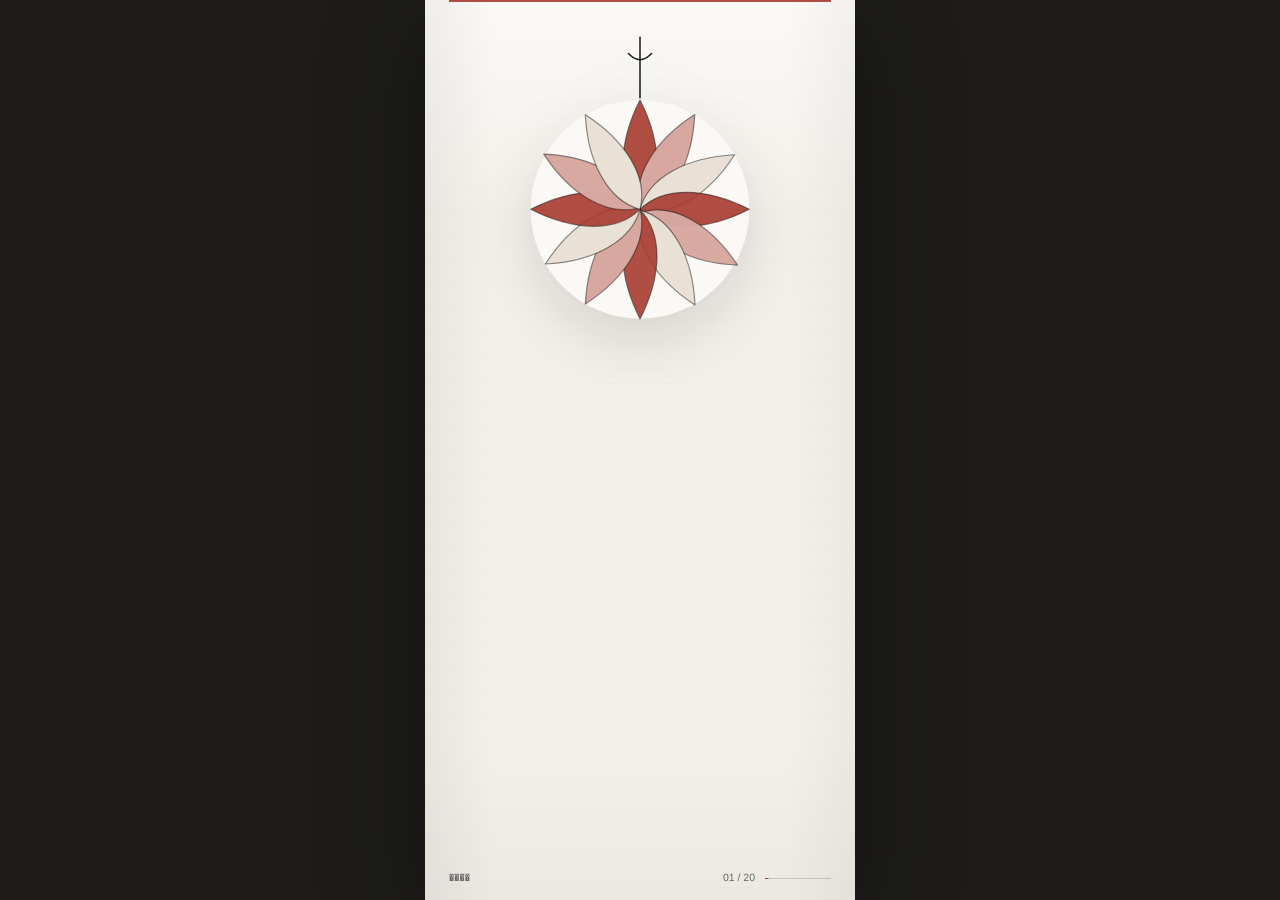
==== commit 63130616: "refine slide logic and product diagrams" ====
--- a/taiping-mobile-presentation/index.html
+++ b/taiping-mobile-presentation/index.html
@@ -4,7 +4,7 @@
     <meta charset="utf-8">
     <meta name="viewport" content="width=device-width, initial-scale=1">
     <meta name="theme-color" content="#F4F1EB">
-    <title>太平，可以怎么玩？</title>
+    <title>̫ƽ��������ô�棿</title>
     <link rel="stylesheet" href="styles.css">
   </head>
   <body>
@@ -60,19 +60,27 @@
         <circle cx="50" cy="23" r="7"></circle>
       </symbol>
       <symbol id="i-flat" viewBox="0 0 72 72">
-        <circle cx="34" cy="40" r="19"></circle>
-        <path d="M34 21v38M15 40h38M21 27l26 26M47 27 21 53"></path>
-        <path d="M23 25 17 10l16 9M45 25l8-15 5 17"></path>
+        <circle class="product-ball" cx="36" cy="40" r="20"></circle>
+        <path class="product-seam" d="M36 20v40M16 40h40M22 26l28 28M50 26 22 54"></path>
+        <path class="product-addon" d="M24 25 16 7l20 13M48 25l8-18 4 20"></path>
       </symbol>
       <symbol id="i-half" viewBox="0 0 72 72">
-        <circle cx="31" cy="40" r="19"></circle>
-        <path d="M31 21v38M12 40h38M18 27l26 26M44 27 18 53"></path>
-        <path d="M42 25c12 1 20 9 20 19 0 8-5 14-13 17"></path>
+        <circle class="product-ball" cx="29" cy="40" r="20"></circle>
+        <path class="product-seam" d="M29 20v40M9 40h40M15 26l28 28M43 26 15 54"></path>
+        <path class="product-addon addon-volume" d="M42 23c13 1 22 9 22 20 0 10-7 18-18 21M48 31c6 2 10 7 10 13 0 5-3 10-8 12"></path>
       </symbol>
       <symbol id="i-dangle" viewBox="0 0 72 72">
-        <circle cx="36" cy="25" r="17"></circle>
-        <path d="M36 8v34M19 25h34M24 13l24 24M48 13 24 37"></path>
-        <path d="M36 42v8M24 53h24M28 59h16M32 65h8"></path>
+        <circle class="product-ball" cx="36" cy="24" r="18"></circle>
+        <path class="product-seam" d="M36 6v36M18 24h36M23 11l26 26M49 11 23 37"></path>
+        <path class="product-addon" d="M36 42v8"></path>
+        <circle class="product-bead" cx="36" cy="53" r="3"></circle>
+        <path class="product-addon" d="M27 58h18M30 63h12M34 68h4"></path>
+      </symbol>
+      <symbol id="i-complete-ball" viewBox="0 0 72 72">
+        <circle class="product-ball" cx="36" cy="33" r="21"></circle>
+        <path class="product-seam" d="M36 12v42M15 33h42M21 18l30 30M51 18 21 48"></path>
+        <path class="product-addon" d="M24 18 17 5l17 10M48 18l8-13 3 16"></path>
+        <path class="product-addon" d="M36 54v7M28 64h16M32 68h8"></path>
       </symbol>
       <symbol id="i-chat" viewBox="0 0 72 72">
         <circle cx="20" cy="22" r="7"></circle>
@@ -105,12 +113,12 @@
       </symbol>
     </svg>
 
-    <div class="stage" id="stage" aria-label="太平绣球手机竖屏演示">
+    <div class="stage" id="stage" aria-label="̫ƽ�����ֻ�������ʾ">
       <main class="slides" id="slides">
-        <section class="slide slide-cover is-active" data-page="1" data-chapter-label="开场" aria-label="第01页：封面">
+        <section class="slide slide-cover is-active" data-page="1" data-chapter-label="����" aria-label="��01ҳ������">
           <div class="slide-inner cover-layout">
-            <div class="cover-visual" id="coverVisual" aria-label="十二瓣绣片拼合成太平绣球的动画">
-              <svg class="cover-ball-svg" viewBox="0 0 320 360" role="img" aria-label="十二瓣太平绣球">
+            <div class="cover-visual" id="coverVisual" aria-label="ʮ������Ƭƴ�ϳ�̫ƽ����Ķ���">
+              <svg class="cover-ball-svg" viewBox="0 0 320 360" role="img" aria-label="ʮ����̫ƽ����">
                 <g class="cover-cord">
                   <path d="M160 0v52"></path>
                   <path d="M150 14c7 7 13 7 20 0"></path>
@@ -141,478 +149,490 @@
                   </g>
                 </g>
               </svg>
-              <p class="cover-object-note"><span>十二瓣</span><i></i><span>拼合成球</span><i></i><span>手工完成</span></p>
+              <p class="cover-object-note"><span>ʮ����</span><i></i><span>ƴ�ϳ���</span><i></i><span>�ֹ����</span></p>
             </div>
             <div class="cover-copy">
               <h1 class="cover-title cover-copy-reveal">
-                <span>太平，</span>
-                <span>可以怎么玩？</span>
+                <span>̫ƽ��</span>
+                <span>������ô�棿</span>
               </h1>
-              <p class="subtitle cover-copy-reveal">山西太平绣球当代产品与体验共创提案</p>
-            </div>
-          </div>
-        </section>
-
-        <section class="slide slide-overview" data-page="2" data-chapter-label="方案总览" aria-label="第02页：方案总览">
-          <div class="slide-inner">
-            <p class="kicker reveal">提案总览</p>
-            <h2 class="page-title reveal" style="--d: 60ms">
-              <span>本次提案，</span>
-              <span>聚焦</span>
-              <span>三件事</span>
+              <p class="subtitle cover-copy-reveal">ɽ��̫ƽ���򵱴���Ʒ�����鹲���᰸</p>
+            </div>
+          </div>
+        </section>
+
+        <section class="slide slide-overview" data-page="2" data-chapter-label="��������" aria-label="��02ҳ����������">
+          <div class="slide-inner">
+            <p class="kicker reveal">�������� / ��Ʒ������˫�߲���</p>
+            <h2 class="page-title reveal" style="--d: 60ms">
+              <span>�����᰸��</span>
+              <span>�۽�</span>
+              <span>������</span>
             </h2>
             <div class="overview-list reveal" style="--d: 150ms">
               <article>
                 <svg class="line-icon" aria-hidden="true"><use href="#i-ball-addon"></use></svg>
-                <strong>绣球本身</strong>
-                <span>建立可延展的产品关系</span>
+                <strong>������</strong>
+                <span>��������չ�Ĳ�Ʒ��ϵ</span>
               </article>
               <article>
                 <svg class="line-icon" aria-hidden="true"><use href="#i-hand-choice"></use></svg>
-                <strong>购买过程</strong>
-                <span>把选择变成轻参与</span>
+                <strong>�������</strong>
+                <span>��ѡ���������</span>
               </article>
               <article>
                 <svg class="line-icon" aria-hidden="true"><use href="#i-card-light"></use></svg>
-                <strong>绣球小卡</strong>
-                <span>延续这一颗的纹样与祝福</span>
+                <strong>����С��</strong>
+                <span>������һ�ŵ�������ף��</span>
               </article>
             </div>
             <p class="bottom-thesis reveal" style="--d: 320ms">
-              从一颗产品出发<br>串联选择、参与与后续故事
+              ��һ�Ų�Ʒ����<br>����ѡ�񡢲������������
             </p>
           </div>
         </section>
 
-        <section class="slide chapter-slide" data-page="3" data-chapter-label="01 为什么要做" aria-label="第03页：为什么要做">
+        <section class="slide chapter-slide" data-page="3" data-chapter-label="01 ΪʲôҪ��" aria-label="��03ҳ��ΪʲôҪ��">
           <div class="slide-inner">
             <div class="chapter-marker reveal">
               <span>01</span>
-              <strong>为什么要做</strong>
+              <strong>ΪʲôҪ��</strong>
             </div>
             <h2 class="page-title reveal" style="--d: 90ms">
-              <span>让太平绣球</span>
-              <span>从展示走进当代生活</span>
-            </h2>
-            <div class="simple-flow reveal" style="--d: 180ms" aria-label="传统技艺到进入生活">
-              <span>传统技艺</span>
+              <span>��̫ƽ����</span>
+              <span>��չʾ�߽���������</span>
+            </h2>
+            <div class="simple-flow reveal" style="--d: 180ms" aria-label="��ͳ���յ���������">
+              <span>��ͳ����</span>
               <i></i>
-              <span>当代产品</span>
+              <span>������Ʒ</span>
               <i></i>
-              <span>进入生活</span>
+              <span>��������</span>
             </div>
             <div class="document-row reveal" style="--d: 280ms">
               <figure class="image-shell document-shot">
-                <img src="assets/images/创造营_项目文件.jpg" alt="创造营项目文件资料截图" loading="lazy" decoding="async">
-                <span class="image-placeholder" aria-hidden="true"><strong>待补图片</strong><small>项目计划书截图</small></span>
+                <img src="assets/images/����Ӫ_��Ŀ�ļ�.jpg" alt="����Ӫ��Ŀ�ļ����Ͻ�ͼ" loading="lazy" decoding="async">
+                <span class="image-placeholder" aria-hidden="true"><strong>����ͼƬ</strong><small>��Ŀ�ƻ����ͼ</small></span>
               </figure>
-              <p>本次共创关注的不只是展示价值，也希望形成今天愿意选择、使用和购买的产品</p>
-            </div>
-          </div>
-        </section>
-
-        <section class="slide" data-page="4" data-chapter-label="01 为什么要做" aria-label="第04页：建议保留的四个核心">
-          <div class="slide-inner">
-            <p class="kicker reveal">01 / 为什么要做</p>
-            <h2 class="page-title compact-title reveal" style="--d: 60ms">建议保留的四个核心</h2>
-            <div class="core-map reveal" style="--d: 130ms" aria-label="太平绣球四个传统核心">
+              <p>���ι�����ע�Ĳ�ֻ��չʾ��ֵ��Ҳϣ���γɽ���Ը��ѡ��ʹ�ú͹���Ĳ�Ʒ</p>
+            </div>
+          </div>
+        </section>
+
+        <section class="slide" data-page="4" data-chapter-label="01 ΪʲôҪ��" aria-label="��04ҳ�����鱣�����ĸ�����">
+          <div class="slide-inner">
+            <p class="kicker reveal">��Ʊ߽� / ����סʶ��</p>
+            <h2 class="page-title compact-title reveal" style="--d: 60ms">���鱣�����ĸ�����</h2>
+            <div class="core-map reveal" style="--d: 130ms" aria-label="̫ƽ�����ĸ���ͳ����">
               <div class="core-ball">
                 <svg class="big-ball" aria-hidden="true"><use href="#i-ball"></use></svg>
               </div>
               <article class="core-item top">
                 <svg class="mini-icon" aria-hidden="true"><use href="#i-petal"></use></svg>
-                <strong>十二瓣</strong>
-                <span>一年十二个月</span>
+                <strong>ʮ����</strong>
+                <span>һ��ʮ������</span>
               </article>
               <article class="core-item right">
                 <svg class="mini-icon" aria-hidden="true"><use href="#i-ball"></use></svg>
-                <strong>球体</strong>
-                <span>最直接的识别</span>
+                <strong>����</strong>
+                <span>��ֱ�ӵ�ʶ��</span>
               </article>
               <article class="core-item bottom">
                 <svg class="mini-icon" aria-hidden="true"><use href="#i-thread"></use></svg>
-                <strong>手工拼制</strong>
-                <span>传统制作方式</span>
+                <strong>�ֹ�ƴ��</strong>
+                <span>��ͳ������ʽ</span>
               </article>
               <article class="core-item left">
                 <svg class="mini-icon" aria-hidden="true"><use href="#i-wish"></use></svg>
-                <strong>太平</strong>
-                <span>最重要的祝愿</span>
-              </article>
-            </div>
-            <p class="single-line reveal" style="--d: 330ms">创新之后，仍要让人一眼认出太平绣球</p>
-          </div>
-        </section>
-
-        <section class="slide case-page" data-page="5" data-chapter-label="01 为什么要做" aria-label="第05页：案例带来的启发">
-          <div class="slide-inner">
-            <p class="kicker reveal">01 / 为什么要做</p>
+                <strong>̫ƽ</strong>
+                <span>����Ҫ��ףԸ</span>
+              </article>
+            </div>
+            <p class="single-line reveal" style="--d: 330ms">����֮����Ҫ����һ���ϳ�̫ƽ����</p>
+          </div>
+        </section>
+
+        <section class="slide case-page" data-page="5" data-chapter-label="01 ΪʲôҪ��" aria-label="��05ҳ����������������">
+          <div class="slide-inner">
+            <p class="kicker reveal">�������� / �г�����</p>
             <h2 class="page-title compact-title reveal" style="--d: 60ms">
-              案例启发：<br>绣球可以走进生活
+              ����������<br>��������߽�����
             </h2>
             <div class="case-pair reveal" style="--d: 150ms">
               <article>
                 <figure class="image-shell case-image">
-                  <img src="assets/images/顿喜_产品01.jpg" alt="顿喜绣球产品图" loading="lazy" decoding="async">
-                  <span class="image-placeholder" aria-hidden="true"><strong>待补案例图</strong><small>顿喜产品</small></span>
+                  <img src="assets/images/��ϲ_��Ʒ01.jpg" alt="��ϲ�����Ʒͼ" loading="lazy" decoding="async">
+                  <span class="image-placeholder" aria-hidden="true"><strong>��������ͼ</strong><small>��ϲ��Ʒ</small></span>
                 </figure>
                 <div>
-                  <strong>顿喜</strong>
-                  <p>把传统绣球转化为当代礼物</p>
-                  <span>祈福</span><span>随身挂饰</span><span>门店礼赠</span>
+                  <strong>��ϲ</strong>
+                  <p>�Ѵ�ͳ����ת��Ϊ��������</p>
+                  <span>����</span><span>��������</span><span>�ŵ�����</span>
                 </div>
               </article>
               <article>
                 <figure class="image-shell case-image">
-                  <img src="assets/images/日本手まり_01.jpg" alt="日本手まり产品图" loading="lazy" decoding="async">
-                  <span class="image-placeholder" aria-hidden="true"><strong>待补案例图</strong><small>日本手まり</small></span>
+                  <img src="assets/images/�ձ��֤ޤ�_01.jpg" alt="�ձ��֤ޤ��Ʒͼ" loading="lazy" decoding="async">
+                  <span class="image-placeholder" aria-hidden="true"><strong>��������ͼ</strong><small>�ձ��֤ޤ�</small></span>
                 </figure>
                 <div>
-                  <strong>日本手まり</strong>
-                  <p>保留球体识别，让工艺进入陈设、香与收藏</p>
-                  <span>工艺</span><span>球体</span><span>生活方式</span>
+                  <strong>�ձ��֤ޤ�</strong>
+                  <p>��������ʶ���ù��ս�����衢�����ղ�</p>
+                  <span>����</span><span>����</span><span>���ʽ</span>
                 </div>
               </article>
             </div>
             <p class="market-gap reveal" style="--d: 340ms">
-              进一步的机会是：<br>为日常佩戴与主动选择<br>补充更具体的理由
+              ��һ���Ļ����ǣ�<br>Ϊ�ճ����������ѡ��<br>��������������
             </p>
           </div>
         </section>
 
-        <section class="slide insight-page" data-page="6" data-chapter-label="01 为什么要做" aria-label="第06页：真正的问题">
-          <div class="slide-inner">
-            <p class="kicker reveal">01 / 为什么要做</p>
-            <h2 class="page-title reveal" style="--d: 60ms">
-              <span>机会不在补充文化</span>
-              <span>而在创造选择理由</span>
+        <section class="slide insight-page" data-page="6" data-chapter-label="01 ΪʲôҪ��" aria-label="��06ҳ������������">
+          <div class="slide-inner">
+            <p class="kicker reveal">�����ж� / ��������ȱ��</p>
+            <h2 class="page-title reveal" style="--d: 60ms">
+              <span>���᲻�ڲ����Ļ�</span>
+              <span>���ڴ���ѡ������</span>
             </h2>
             <div class="insight-list reveal" style="--d: 150ms">
               <article>
                 <em>01</em>
                 <svg class="mini-icon" aria-hidden="true"><use href="#i-heart"></use></svg>
-                <strong>意义有点重</strong>
-                <p>传统语境多与爱情、定情、婚嫁相关，日常赠礼的使用场景较窄</p>
+                <strong>�����е���</strong>
+                <p>��ͳ�ﾳ���밮�顢���顢�����أ��ճ������ʹ�ó�����խ</p>
               </article>
               <article>
                 <em>02</em>
                 <svg class="mini-icon" aria-hidden="true"><use href="#i-static"></use></svg>
-                <strong>形态比较固定</strong>
-                <p>造型具有识别度，还需要更清楚的日常佩戴理由</p>
+                <strong>��̬�ȽϹ̶�</strong>
+                <p>���;���ʶ��ȣ�����Ҫ��������ճ��������</p>
               </article>
               <article>
                 <em>03</em>
                 <svg class="mini-icon" aria-hidden="true"><use href="#i-many"></use></svg>
-                <strong>选择太多</strong>
-                <p>首饰、花、毛绒与香水已经形成清晰的赠礼联想</p>
-              </article>
-            </div>
-            <p class="single-line reveal" style="--d: 360ms">因此，产品创新需要同时回答意义、场景与选择</p>
-          </div>
-        </section>
-
-        <section class="slide chapter-slide play-page" data-page="7" data-chapter-label="02 绣球本身怎么玩" aria-label="第07页：绣球本身怎么玩">
+                <strong>ѡ��̫��</strong>
+                <p>���Ρ�����ë������ˮ�Ѿ��γ���������������</p>
+              </article>
+            </div>
+            <p class="single-line reveal" style="--d: 360ms">��ˣ���Ʒ������Ҫͬʱ�ش����塢������ѡ��</p>
+          </div>
+        </section>
+
+        <section class="slide chapter-slide play-page" data-page="7" data-chapter-label="02 ��������ô��" aria-label="��07ҳ����������ô��">
           <div class="slide-inner">
             <div class="chapter-marker reveal">
               <span>02</span>
-              <strong>绣球本身怎么玩</strong>
-            </div>
-            <p class="chapter-sub reveal" style="--d: 90ms">从球与配件的关系开始</p>
-            <div class="relation-grid reveal" style="--d: 170ms" aria-label="一颗球还能发生什么">
-              <article>
-                <svg viewBox="0 0 88 72" aria-hidden="true"><circle class="scene-ball" cx="44" cy="43" r="16"></circle><path class="scene-seam" d="M44 27v32M28 43h32M33 32l22 22M55 32 33 54"></path><path d="M22 33c5-14 14-20 22-20s17 6 22 20M29 31l-4-13 12 7M59 31l4-13-12 7M30 34v9M58 34v9"></path></svg>
-                <strong>趴住</strong>
-              </article>
-              <article>
-                <svg viewBox="0 0 88 72" aria-hidden="true"><circle cx="44" cy="18" r="10"></circle><path d="M37 10l-5-6 9 3M51 10l5-6-9 3"></path><circle class="scene-ball" cx="44" cy="45" r="17"></circle><path class="scene-seam" d="M44 28v34M27 45h34M32 33l24 24M56 33 32 57"></path><path d="M27 38c-8 4-9 14-3 19M61 38c8 4 9 14 3 19"></path></svg>
-                <strong>抱住</strong>
-              </article>
-              <article>
-                <svg viewBox="0 0 88 72" aria-hidden="true"><circle class="scene-ball" cx="31" cy="42" r="17"></circle><path class="scene-seam" d="M31 25v34M14 42h34M19 30l24 24M43 30 19 54"></path><path d="M55 33c5-9 14-11 22-6l-9 5 9 6c-8 5-17 3-22-5M48 37h8"></path><circle cx="68" cy="28" r="1"></circle></svg>
-                <strong>叼住</strong>
-              </article>
-              <article>
-                <svg viewBox="0 0 88 72" aria-hidden="true"><circle class="scene-ball" cx="44" cy="30" r="17"></circle><path class="scene-seam" d="M44 13v34M27 30h34M32 18l24 24M56 18 32 42"></path><path d="M16 54c17 10 38 11 55 2 4-2 6-6 7-11M25 52V42c0-4 6-4 6 0v8M31 50V37c0-4 6-4 6 0v13M37 49V40c0-4 6-4 6 0v9"></path></svg>
-                <strong>托起</strong>
-              </article>
-              <article>
-                <svg viewBox="0 0 88 72" aria-hidden="true"><circle class="scene-ball" cx="44" cy="24" r="15"></circle><path class="scene-seam" d="M44 9v30M29 24h30M33 13l22 22M55 13 33 35"></path><path d="M25 64c2-16 10-24 19-24s17 8 19 24M33 44l-7-8M55 44l7-8M36 55h16"></path></svg>
-                <strong>戴上</strong>
-              </article>
-              <article>
-                <svg viewBox="0 0 88 72" aria-hidden="true"><circle class="scene-ball" cx="40" cy="37" r="17"></circle><path class="scene-seam" d="M40 20v34M23 37h34M28 25l24 24M52 25 28 49"></path><path d="M12 48c11 17 44 17 58-1 11-14-7-27-17-15-5 6 2 12 8 8M69 47l8 5-9 4"></path></svg>
-                <strong>绕住</strong>
-              </article>
-            </div>
-            <p class="single-line reveal" style="--d: 340ms">保留球体，通过动作关系形成新的角色识别</p>
-          </div>
-        </section>
-
-        <section class="slide" data-page="8" data-chapter-label="02 绣球本身怎么玩" aria-label="第08页：可以加什么">
-          <div class="slide-inner">
-            <p class="kicker reveal">02 / 绣球本身怎么玩</p>
-            <h2 class="page-title reveal" style="--d: 60ms">
-              <span>配件服务于识别，</span>
-              <span>绣球始终是主角</span>
+              <strong>��������ô��</strong>
+            </div>
+            <p class="chapter-sub reveal" style="--d: 90ms">ͬһ����ͨ�����ֹ�ϵ��ý�ɫ</p>
+            <div class="relation-grid reveal" style="--d: 170ms" aria-label="һ�����ܷ���ʲô">
+              <article>
+                <svg viewBox="0 0 96 72" aria-hidden="true"><circle class="scene-ball" cx="48" cy="45" r="16"></circle><path class="scene-seam" d="M48 29v32M32 45h32M37 34l22 22M59 34 37 56"></path><path class="scene-figure" d="M25 38c2-17 11-26 23-26s21 9 23 26M30 27l-5-15 14 8M66 27l5-15-14 8M34 34v10M62 34v10"></path></svg>
+                <strong>ſס</strong>
+              </article>
+              <article>
+                <svg viewBox="0 0 96 72" aria-hidden="true"><circle class="scene-figure" cx="48" cy="15" r="9"></circle><path class="scene-figure" d="M41 8 36 3l9 2M55 8l5-5-9 2"></path><circle class="scene-ball" cx="48" cy="44" r="17"></circle><path class="scene-seam" d="M48 27v34M31 44h34M36 32l24 24M60 32 36 56"></path><path class="scene-figure" d="M30 35c-9 4-11 15-5 23M66 35c9 4 11 15 5 23"></path></svg>
+                <strong>��ס</strong>
+              </article>
+              <article>
+                <svg viewBox="0 0 96 72" aria-hidden="true"><circle class="scene-ball" cx="32" cy="43" r="17"></circle><path class="scene-seam" d="M32 26v34M15 43h34M20 31l24 24M44 31 20 55"></path><path class="scene-figure" d="M51 37c4-13 14-19 28-14l-8 8 9 7c-7 8-19 9-29 3M49 39h9"></path><circle class="scene-eye" cx="68" cy="26" r="2"></circle></svg>
+                <strong>��ס</strong>
+              </article>
+              <article>
+                <svg viewBox="0 0 96 72" aria-hidden="true"><circle class="scene-ball" cx="48" cy="27" r="17"></circle><path class="scene-seam" d="M48 10v34M31 27h34M36 15l24 24M60 15 36 39"></path><path class="scene-figure" d="M14 57c19 11 46 12 67 1 5-3 7-7 8-13M27 54V43c0-5 7-5 7 0v9M34 52V38c0-5 7-5 7 0v13M41 51v-9c0-5 7-5 7 0v9"></path></svg>
+                <strong>����</strong>
+              </article>
+              <article>
+                <svg viewBox="0 0 96 72" aria-hidden="true"><circle class="scene-ball" cx="48" cy="21" r="16"></circle><path class="scene-seam" d="M48 5v32M32 21h32M37 10l22 22M59 10 37 32"></path><circle class="scene-figure" cx="48" cy="48" r="12"></circle><path class="scene-figure" d="M24 69c5-13 13-18 24-18s19 5 24 18M37 45h22"></path></svg>
+                <strong>����</strong>
+              </article>
+              <article>
+                <svg viewBox="0 0 96 72" aria-hidden="true"><circle class="scene-ball" cx="43" cy="37" r="17"></circle><path class="scene-seam" d="M43 20v34M26 37h34M31 25l24 24M55 25 31 49"></path><path class="scene-figure scene-ribbon" d="M11 49c12 18 48 19 66-1 11-13-5-28-17-17-7 6-1 14 7 10M76 48l9 5-10 5"></path></svg>
+                <strong>��ס</strong>
+              </article>
+            </div>
+            <p class="single-line reveal" style="--d: 340ms">���ۣ����岻�䣬������ϵ������Ʒ�ĵ�һ��ʶ��</p>
+          </div>
+        </section>
+
+        <section class="slide" data-page="8" data-chapter-label="02 ��������ô��" aria-label="��08ҳ�����Լ�ʲô">
+          <div class="slide-inner">
+            <p class="kicker reveal">��Ʒ���� / ���ֻ��������</p>
+            <h2 class="page-title reveal" style="--d: 60ms">
+              <span>���������ʶ��</span>
+              <span>����ʼ��������</span>
             </h2>
             <div class="accessory-types reveal" style="--d: 150ms">
               <article>
                 <svg class="line-icon" aria-hidden="true"><use href="#i-flat"></use></svg>
-                <strong>平面件</strong>
-                <span>耳朵 / 爪 / 佛手 / 花</span>
+                <strong>ƽ���</strong>
+                <span>�������棺����צ�����֡�����</span>
               </article>
               <article>
                 <svg class="line-icon" aria-hidden="true"><use href="#i-half"></use></svg>
-                <strong>半立体件</strong>
-                <span>轻填充的小动物部分</span>
+                <strong>�������</strong>
+                <span>��΢͹�𣺶���ͷ��������ֲ�</span>
               </article>
               <article>
                 <svg class="line-icon" aria-hidden="true"><use href="#i-dangle"></use></svg>
-                <strong>垂饰件</strong>
-                <span>流苏 / 小珠 / 小挂件</span>
-              </article>
-            </div>
-            <div class="ratio-panel reveal" style="--d: 300ms" aria-label="绣球与配件比例">
+                <strong>���μ�</strong>
+                <span>�������죺���ա�С����С�Ҽ�</span>
+              </article>
+            </div>
+            <div class="ratio-panel reveal" style="--d: 300ms" aria-label="�������������">
               <div class="ratio-line">
-                <span style="width: 80%">太平绣球 约 75-85%</span>
-                <span>小配件 约 15-25%</span>
+                <span style="width: 80%">̫ƽ���� Լ 75-85%</span>
+                <span>С��� Լ 15-25%</span>
               </div>
-              <p>建议绣球保持 75-85% 的视觉占比，配件只负责补充特征</p>
-            </div>
-          </div>
-        </section>
-
-        <section class="slide" data-page="9" data-chapter-label="02 绣球本身怎么玩" aria-label="第09页：山西文化怎么放">
-          <div class="slide-inner">
-            <p class="kicker reveal">02 / 绣球本身怎么玩</p>
-            <h2 class="page-title reveal" style="--d: 60ms">
-              <span>山西元素</span>
-              <span>变成与球相连的画面</span>
+              <p>����ԭ�����򱣳� 75-85% ���Ӿ�ռ�ȣ����ֻ���𲹳�ʶ��</p>
+            </div>
+          </div>
+        </section>
+
+        <section class="slide" data-page="9" data-chapter-label="02 ��������ô��" aria-label="��09ҳ��ɽ���Ļ���ô��">
+          <div class="slide-inner">
+            <p class="kicker reveal">ת�뷽�� / �Ļ��������͹�ϵ</p>
+            <h2 class="page-title reveal" style="--d: 60ms">
+              <span>ɽ��Ԫ��</span>
+              <span>������������Ļ���</span>
             </h2>
             <div class="sketch-grid reveal" style="--d: 150ms">
               <article>
-                <svg viewBox="0 0 120 82" aria-hidden="true"><path d="M19 58c18 11 39 11 61 0"></path><circle cx="60" cy="39" r="18"></circle><path d="M24 57V39c0-7 10-7 10 0v12M34 51V31c0-7 10-7 10 0v19"></path></svg>
-                <strong>佛手托太平</strong>
-                <p>用简化手势托住绣球</p>
-              </article>
-              <article>
-                <svg viewBox="0 0 120 82" aria-hidden="true"><path d="M18 24h84M24 24l10-10h52l10 10M31 25v12M45 25v8M59 25v12M73 25v8M87 25v12"></path><circle cx="72" cy="53" r="16"></circle></svg>
-                <strong>檐下月</strong>
-                <p>让绣球成为屋檐下的月亮</p>
-              </article>
-              <article>
-                <svg viewBox="0 0 120 82" aria-hidden="true"><path d="M60 16v22M46 38c8-17 20-17 28 0M41 49c13-15 25-15 38 0M36 58h48"></path><circle cx="60" cy="20" r="6"></circle></svg>
-                <strong>佛意小件</strong>
-                <p>将莲、盘长结与法轮转为小型垂饰</p>
-              </article>
-            </div>
-            <p class="single-line reveal" style="--d: 340ms">文化元素不单独陈列，而是参与绣球的造型关系</p>
-          </div>
-        </section>
-
-        <section class="slide compare-page" data-page="10" data-chapter-label="03 系列怎么成立" aria-label="第10页：先有意义再有造型">
+                <svg viewBox="0 0 120 82" aria-hidden="true"><circle class="culture-ball" cx="72" cy="36" r="19"></circle><path class="culture-seam" d="M72 17v38M53 36h38M59 23l26 26M85 23 59 49"></path><path class="culture-figure" d="M14 60c22 13 48 14 70 2 7-4 12-10 13-19M26 57V40c0-7 10-7 10 0v13M36 53V32c0-7 10-7 10 0v20M46 52V37c0-7 10-7 10 0v15"></path></svg>
+                <strong>������̫ƽ</strong>
+                <p>����ֻ������У�������������</p>
+              </article>
+              <article>
+                <svg viewBox="0 0 120 82" aria-hidden="true"><path class="culture-figure" d="M12 25h96M19 25l13-12h56l13 12M27 26v12M43 26v8M59 26v12M75 26v8M91 26v12"></path><path class="culture-link" d="M74 25v13"></path><circle class="culture-ball" cx="74" cy="55" r="17"></circle><path class="culture-seam" d="M74 38v34M57 55h34M62 43l24 24M86 43 62 67"></path></svg>
+                <strong>������</strong>
+                <p>�����ܽ����������������Ϊһ����</p>
+              </article>
+              <article>
+                <svg viewBox="0 0 120 82" aria-hidden="true"><circle class="culture-ball" cx="38" cy="39" r="19"></circle><path class="culture-seam" d="M38 20v38M19 39h38M25 26l26 26M51 26 25 52"></path><path class="culture-link" d="M57 39h14"></path><path class="culture-figure" d="M84 25v9M73 43c6-12 16-12 22 0M69 51c10-11 20-11 30 0M66 58h36"></path><circle class="culture-bead" cx="84" cy="22" r="4"></circle></svg>
+                <strong>���ⴹ��</strong>
+                <p>�������̳���ת�ɿ����ӵ�С�����</p>
+              </article>
+            </div>
+            <p class="single-line reveal" style="--d: 340ms">���ۣ��Ļ�Ԫ�ز��������У����ǲ�����������͹�ϵ</p>
+          </div>
+        </section>
+
+        <section class="slide compare-page" data-page="10" data-chapter-label="03 ϵ����ô����" aria-label="��10ҳ������������������">
           <div class="slide-inner">
             <div class="chapter-marker reveal">
               <span>03</span>
-              <strong>系列怎么成立</strong>
+              <strong>ϵ����ô����</strong>
             </div>
             <div class="compare-flow reveal" style="--d: 120ms">
               <article class="wrong">
-                <em>容易出现</em>
-                <h3>先有产品，<br>再补主题</h3>
-                <p>现成绣球</p>
+                <em>���׳���</em>
+                <h3>���в�Ʒ��<br>�ٲ�����</h3>
+                <p>�ֳ�����</p>
                 <i></i>
-                <p>说它属于某个星座</p>
+                <p>˵������ĳ������</p>
                 <i></i>
-                <p>最后补一句寓意</p>
+                <p>���һ��Ԣ��</p>
               </article>
               <article class="right">
-                <em>建议采用</em>
-                <h3>先定表达，<br>再形成造型</h3>
-                <p>先确定想表达什么</p>
+                <em>�������</em>
+                <h3>�ȶ����<br>���γ�����</h3>
+                <p>��ȷ�������ʲô</p>
                 <i></i>
-                <p>找到对应视觉特征</p>
+                <p>�ҵ���Ӧ�Ӿ�����</p>
                 <i></i>
-                <p>再决定配件和组合</p>
-              </article>
-            </div>
-            <p class="single-line reveal" style="--d: 340ms">让每一款的意义、特征与造型从一开始就对应</p>
-          </div>
-        </section>
-
-        <section class="slide twelve-page" data-page="11" data-chapter-label="03 系列怎么成立" aria-label="第11页：十二只是一个框架">
-          <div class="slide-inner">
-            <p class="kicker reveal">03 / 系列怎么成立</p>
-            <h2 class="page-title reveal" style="--d: 60ms">
-              <span>“十二”</span>
-              <span>是一套可延展框架</span>
+                <p>�پ�����������</p>
+              </article>
+            </div>
+            <p class="single-line reveal" style="--d: 340ms">��ÿһ������塢���������ʹ�һ��ʼ�Ͷ�Ӧ</p>
+          </div>
+        </section>
+
+        <section class="slide twelve-page" data-page="11" data-chapter-label="03 ϵ����ô����" aria-label="��11ҳ��ʮ��ֻ��һ�����">
+          <div class="slide-inner">
+            <p class="kicker reveal">��չ��� / һ��ĸ���������</p>
+            <h2 class="page-title compact-title reveal" style="--d: 60ms">
+              <span>��ʮ������������</span>
+              <span>���ǳ�����չ�ķ���</span>
             </h2>
             <div class="twelve-grid reveal" style="--d: 150ms">
               <article>
-                <svg class="theme-icon" viewBox="0 0 72 72" aria-hidden="true"><circle cx="36" cy="41" r="18"></circle><path d="M36 23v36M18 41h36M23 28l26 26M49 28 23 54M25 27 17 8l18 11M47 27l8-19 4 21"></path></svg>
-                <strong>十二生肖</strong>
-                <p>动物的耳、角、爪、尾、动作</p>
-                <span>兔耳 / 虎爪 / 猴子趴住</span>
-              </article>
-              <article>
-                <svg class="theme-icon" viewBox="0 0 72 72" aria-hidden="true"><circle cx="36" cy="36" r="27"></circle><path d="m19 47 11-18 13 9 11-16M19 47l24-9M30 29l24-7"></path><circle class="theme-dot" cx="19" cy="47" r="3"></circle><circle class="theme-dot" cx="30" cy="29" r="3"></circle><circle class="theme-dot" cx="43" cy="38" r="3"></circle><circle class="theme-dot" cx="54" cy="22" r="3"></circle></svg>
-                <strong>十二星座</strong>
-                <p>最容易认出的星座特征</p>
-                <span>白羊角 / 巨蟹钳 / 天蝎尾</span>
-              </article>
-              <article>
-                <svg class="theme-icon" viewBox="0 0 72 72" aria-hidden="true"><circle cx="34" cy="32" r="18"></circle><path d="M34 14v36M16 32h36M21 19l26 26M47 19 21 45M25 52l-7 12M43 52l9 12M13 64h12M48 64h12"></path><path d="M56 24h9M61 19l5 5-5 5"></path></svg>
-                <strong>十二种小太平</strong>
-                <p>今天真正想顺一点的小事</p>
-                <span>睡得着 / 赶得上 / 早点回</span>
-              </article>
-            </div>
-            <p class="single-line reveal" style="--d: 330ms">无论选择哪一种主题，都需要先建立清晰的系列理由</p>
-          </div>
-        </section>
-
-        <section class="slide formula-page" data-page="12" data-chapter-label="03 系列怎么成立" aria-label="第12页：系列的视觉原则">
-          <div class="slide-inner">
-            <p class="kicker reveal">03 / 系列怎么成立</p>
+                <svg class="theme-icon" viewBox="0 0 72 72" aria-hidden="true"><circle class="theme-ring" cx="36" cy="36" r="32"></circle><circle class="theme-ball" cx="36" cy="42" r="15"></circle><path class="theme-seam" d="M36 27v30M21 42h30M25 31l22 22M47 31 25 53"></path><path class="theme-modifier" d="M25 31 18 10l18 14M47 31l8-21 3 23"></path></svg>
+                <strong>ʮ����Ф</strong>
+                <p>����Ķ����ǡ�צ��β������</p>
+                <span>�ö� / ��צ / ����ſס</span>
+              </article>
+              <article>
+                <svg class="theme-icon" viewBox="0 0 72 72" aria-hidden="true"><circle class="theme-ring" cx="36" cy="36" r="32"></circle><circle class="theme-ball" cx="36" cy="39" r="15"></circle><path class="theme-seam" d="M36 24v30M21 39h30M25 28l22 22M47 28 25 50"></path><path class="theme-modifier" d="m12 48 12-22 16 8 17-19M12 48l28-14M24 26l33-11"></path><circle class="theme-dot" cx="12" cy="48" r="2.7"></circle><circle class="theme-dot" cx="24" cy="26" r="2.7"></circle><circle class="theme-dot" cx="40" cy="34" r="2.7"></circle><circle class="theme-dot" cx="57" cy="15" r="2.7"></circle></svg>
+                <strong>ʮ������</strong>
+                <p>�������ϳ�����������</p>
+                <span>����� / ��зǯ / ��Ыβ</span>
+              </article>
+              <article>
+                <svg class="theme-icon" viewBox="0 0 72 72" aria-hidden="true"><circle class="theme-ring" cx="36" cy="36" r="32"></circle><circle class="theme-ball" cx="32" cy="35" r="15"></circle><path class="theme-seam" d="M32 20v30M17 35h30M21 24l22 22M43 24 21 46"></path><path class="theme-modifier" d="M24 51 18 63M40 51l9 12M13 63h11M48 63h11M50 27h12M58 22l6 5-6 5"></path></svg>
+                <strong>ʮ����С̫ƽ</strong>
+                <p>����������˳һ���С��</p>
+                <span>˯���� / �ϵ��� / ����</span>
+              </article>
+            </div>
+            <p class="single-line reveal" style="--d: 330ms">���ۣ���ȷ��ĸ�⣬����ʮ�������������γ�һ��ϵ��</p>
+          </div>
+        </section>
+
+        <section class="slide formula-page" data-page="12" data-chapter-label="03 ϵ����ô����" aria-label="��12ҳ��ϵ�е��Ӿ�ԭ��">
+          <div class="slide-inner">
+            <p class="kicker reveal">һ���Թ��� / �����嵽����</p>
             <h2 class="page-title compact-title reveal" style="--d: 60ms">
-              <span>一套公式</span>
-              <span>控制系列一致性</span>
-            </h2>
-            <div class="formula reveal" style="--d: 140ms" aria-label="系列公式">
-              <span>系列主题</span>
+              <span>һ�׹�ʽ</span>
+              <span>����ϵ��һ����</span>
+            </h2>
+            <div class="formula reveal" style="--d: 140ms" aria-label="ϵ�й�ʽ">
+              <span>ϵ������</span>
               <b>+</b>
-              <span>对应特征</span>
+              <span>��Ӧ����</span>
               <b>+</b>
-              <span>太平绣球</span>
+              <span>̫ƽ����</span>
               <b>=</b>
-              <strong>完整一款</strong>
+              <strong>����һ��</strong>
             </div>
             <div class="formula-examples reveal" style="--d: 260ms">
-              <p><span>十二生肖</span><i>+</i><span>兔耳</span><i>+</i><span>绣球</span><i>=</i><strong>兔款</strong></p>
-              <p><span>星座</span><i>+</i><span>白羊角</span><i>+</i><span>绣球</span><i>=</i><strong>白羊款</strong></p>
-              <p><span>小太平</span><i>+</i><span>跑路腿</span><i>+</i><span>绣球</span><i>=</i><strong>赶得上</strong></p>
-            </div>
-          </div>
-        </section>
-
-        <section class="slide chapter-slide process-lead" data-page="13" data-chapter-label="04 买绣球的过程怎么玩" aria-label="第13页：买绣球的过程怎么玩">
+              <p><span>ʮ����Ф</span><i>+</i><span>�ö�</span><i>+</i><span>����</span><i>=</i><strong>�ÿ�</strong></p>
+              <p><span>����</span><i>+</i><span>�����</span><i>+</i><span>����</span><i>=</i><strong>�����</strong></p>
+              <p><span>С̫ƽ</span><i>+</i><span>��·��</span><i>+</i><span>����</span><i>=</i><strong>�ϵ���</strong></p>
+            </div>
+          </div>
+        </section>
+
+        <section class="slide chapter-slide process-lead" data-page="13" data-chapter-label="04 ������Ĺ�����ô��" aria-label="��13ҳ��������Ĺ�����ô��">
           <div class="slide-inner">
             <div class="chapter-marker reveal">
               <span>04</span>
-              <strong>让购买过程成为体验</strong>
-            </div>
-            <p class="chapter-sub reveal" style="--d: 90ms">四个阶段，完成一颗有来由的太平绣球</p>
-            <div class="journey-map reveal" style="--d: 180ms" aria-label="购买体验的四个阶段">
-              <article><em>01</em><svg class="mini-icon" aria-hidden="true"><use href="#i-chat"></use></svg><div><strong>表达需求</strong><p>先说清楚为什么选</p></div></article>
-              <i></i>
-              <article><em>02</em><svg class="mini-icon" aria-hidden="true"><use href="#i-ball-addon"></use></svg><div><strong>确认组合</strong><p>在建议搭配中选择</p></div></article>
-              <i></i>
-              <article><em>03</em><svg class="mini-icon" aria-hidden="true"><use href="#i-hand"></use></svg><div><strong>亲手完成</strong><p>完成最后一个连接</p></div></article>
-              <i></i>
-              <article><em>04</em><svg class="mini-icon" aria-hidden="true"><use href="#i-card-light"></use></svg><div><strong>带走故事</strong><p>获得这一颗的纹样与祝福</p></div></article>
-            </div>
-          </div>
-        </section>
-
-        <section class="slide flow-page" data-page="14" data-chapter-label="04 买绣球的过程怎么玩" aria-label="第14页：完整体验流程">
-          <div class="slide-inner">
-            <p class="kicker reveal">04 / 买绣球的过程怎么玩</p>
-            <h2 class="page-title reveal" style="--d: 60ms">
-              <span>整段体验，</span>
-              <span>控制在 1-3 分钟</span>
+              <strong>�������Ϊʲôֵ�����</strong>
+            </div>
+            <p class="chapter-sub reveal" style="--d: 90ms">���鲻�Ǹ��ӻ��ڣ����ǰѲ�Ʒ��ֵ�����</p>
+            <div class="experience-value reveal" style="--d: 180ms" aria-label="��������������ֵ">
+              <article><em>01</em><div><strong>����������</strong><p>�ȴ�һ�䵱��Ը�����룬��Ҫ���û��ȶ�����</p></div></article>
+              <article><em>02</em><div><strong>��Ը�����</strong><p>�Լ�ѡ��������һ�£��ò�Ʒ���й���</p></div></article>
+              <article><em>03</em><div><strong>�����㴫��</strong><p>��Ʒ����������ף����ͬ�γɿɽ����Ĺ���</p></div></article>
+            </div>
+            <p class="value-conclusion reveal" style="--d: 340ms">�ѡ���һ�����ƽ�����ѡһ�š���һ�¡��ǵ�ס��</p>
+          </div>
+        </section>
+
+        <section class="slide flow-page" data-page="14" data-chapter-label="04 ������Ĺ�����ô��" aria-label="��14ҳ��������������">
+          <div class="slide-inner">
+            <p class="kicker reveal">���·�� / ÿһ��������������</p>
+            <h2 class="page-title compact-title reveal" style="--d: 60ms">
+              <span>һ���ֳ���ִ�е�</span>
+              <span>1-3 ����·��</span>
             </h2>
             <ol class="clear-flow reveal" style="--d: 150ms">
-              <li><em>01</em><svg class="mini-icon" aria-hidden="true"><use href="#i-chat"></use></svg><div><strong>表达需求</strong><p>选择用途，再选一句当下最需要的祝愿</p></div></li>
-              <li><em>02</em><svg class="mini-icon" aria-hidden="true"><use href="#i-ball-addon"></use></svg><div><strong>确认组合</strong><p>选择绣球与系列配件，形成一套合理搭配</p></div></li>
-              <li><em>03</em><svg class="mini-icon" aria-hidden="true"><use href="#i-hand"></use></svg><div><strong>亲手完成</strong><p>装上最后一个挂扣或配件，留下参与感</p></div></li>
-              <li><em>04</em><svg class="mini-icon" aria-hidden="true"><use href="#i-card-light"></use></svg><div><strong>带走故事</strong><p>获得与这颗绣球对应的纹样卡与祝福</p></div></li>
+              <li><em>01</em><svg class="mini-icon" aria-hidden="true"><use href="#i-chat"></use></svg><div><strong>��������</strong><p class="flow-io"><span>����</span>��˭ / ��ףʲô</p><p class="flow-io"><span>�õ�</span>һ�����ףԸ</p></div></li>
+              <li><em>02</em><svg class="mini-icon" aria-hidden="true"><use href="#i-ball-addon"></use></svg><div><strong>ȷ�����</strong><p class="flow-io"><span>����</span>ϵ�� / ��� / �ҿ�</p><p class="flow-io"><span>�õ�</span>һ�׺�������</p></div></li>
+              <li><em>03</em><svg class="mini-icon" aria-hidden="true"><use href="#i-hand"></use></svg><div><strong>�������</strong><p class="flow-io"><span>����</span>���һ�����Ӷ���</p><p class="flow-io"><span>�õ�</span>�����������</p></div></li>
+              <li><em>04</em><svg class="mini-icon" aria-hidden="true"><use href="#i-card-light"></use></svg><div><strong>���߹���</strong><p class="flow-io"><span>����</span>��ѡ���������</p><p class="flow-io"><span>�õ�</span>��Ʒ + ������ + ף��</p></div></li>
             </ol>
-            <p class="time-note reveal" style="--d: 360ms">不做复杂测试，不要求长时间手作，确保门店与活动现场都能顺畅完成</p>
-          </div>
-        </section>
-
-        <section class="slide choice-page" data-page="15" data-chapter-label="04 买绣球的过程怎么玩" aria-label="第15页：先选我现在想要什么">
-          <div class="slide-inner">
-            <p class="kicker reveal">04 / 买绣球的过程怎么玩</p>
-            <div class="journey-step-tag reveal" style="--d: 40ms"><em>体验 01</em><span>表达需求</span></div>
-            <h2 class="page-title reveal" style="--d: 60ms">
-              <span>先说清楚</span>
-              <span>这颗球为什么被选择</span>
-            </h2>
-            <div class="reason-grid reveal" style="--d: 150ms">
-              <span>顺一点</span>
-              <span>睡好一点</span>
-              <span>早点回</span>
-              <span>见得到</span>
-              <span>有点好运</span>
-              <span>随便来一个</span>
-            </div>
-            <p class="single-line reveal" style="--d: 320ms">
-              给自己，选“我现在想要什么”<br>送别人，选“我想祝他什么”
-            </p>
-          </div>
-        </section>
-
-        <section class="slide combo-page" data-page="16" data-chapter-label="04 买绣球的过程怎么玩" aria-label="第16页：再选这一颗长什么样">
-          <div class="slide-inner">
-            <p class="kicker reveal">04 / 买绣球的过程怎么玩</p>
-            <div class="journey-step-tag reveal" style="--d: 40ms"><em>体验 02</em><span>确认组合</span></div>
-            <h2 class="page-title reveal" style="--d: 60ms">
-              <span>在建议搭配中</span>
-              <span>选出这一颗</span>
-            </h2>
-            <div class="combo-diagram reveal" style="--d: 150ms">
-              <article><svg class="line-icon" aria-hidden="true"><use href="#i-ball"></use></svg><span>球</span></article>
-              <b>+</b>
-              <article><svg class="line-icon" aria-hidden="true"><use href="#i-ball-addon"></use></svg><span>系列小配件</span></article>
-              <b>+</b>
-              <article><svg class="line-icon" aria-hidden="true"><use href="#i-hook"></use></svg><span>流苏 / 挂扣</span></article>
-              <i></i>
-              <strong>我的这一颗</strong>
-            </div>
-            <p class="single-line reveal" style="--d: 330ms">每套系列预先设计合理组合，现场选择不等于任意拼搭</p>
-          </div>
-        </section>
-
-        <section class="slide action-page" data-page="17" data-chapter-label="04 买绣球的过程怎么玩" aria-label="第17页：最后一下由用户完成">
-          <div class="slide-inner">
-            <p class="kicker reveal">04 / 买绣球的过程怎么玩</p>
-            <div class="journey-step-tag reveal" style="--d: 40ms"><em>体验 03</em><span>亲手完成</span></div>
-            <h2 class="page-title reveal" style="--d: 60ms">
-              <span>亲手装上</span>
-              <span>最后一个连接</span>
-            </h2>
-            <div class="action-visual reveal" style="--d: 150ms">
+            <p class="time-note reveal" style="--d: 360ms">�ֳ�ֻ��ѡ����������ӣ������Ӹ��Ӳ��Ժͳ�ʱ������</p>
+          </div>
+        </section>
+
+        <section class="slide choice-page" data-page="15" data-chapter-label="04 ������Ĺ�����ô��" aria-label="��15ҳ����ѡ��������Ҫʲô">
+          <div class="slide-inner">
+            <p class="kicker reveal">�������� / ��ȷ������</p>
+            <div class="journey-step-tag reveal" style="--d: 40ms"><em>���� 01</em><span>��������</span></div>
+            <h2 class="page-title reveal" style="--d: 60ms">
+              <span>��һ������ȷ��</span>
+              <span>������͸�˭</span>
+            </h2>
+            <div class="recipient-logic reveal" style="--d: 150ms">
+              <div class="recipient-options">
+                <article><em>���� 01</em><strong>���Լ�</strong><p>��������Ҫʲô</p></article>
+                <article><em>���� 02</em><strong>�ͱ���</strong><p>����ף��ʲô</p></article>
+              </div>
+              <div class="recipient-merge" aria-hidden="true"><span></span><b>��ѡһ��</b><span></span></div>
+              <div class="wish-decision">
+                <em>��ͬ���</em>
+                <strong>һ�����ףԸ</strong>
+                <div class="wish-examples"><span>˳һ��</span><span>˯��һ��</span><span>����</span><span>���õ�</span></div>
+              </div>
+            </div>
+            <p class="single-line reveal" style="--d: 330ms">��ȷ����������ףԸѡ��</p>
+          </div>
+        </section>
+
+        <section class="slide combo-page" data-page="16" data-chapter-label="04 ������Ĺ�����ô��" aria-label="��16ҳ����ѡ��һ�ų�ʲô��">
+          <div class="slide-inner">
+            <p class="kicker reveal">��Ϲ��� / �б߽��ѡ��</p>
+            <div class="journey-step-tag reveal" style="--d: 40ms"><em>���� 02</em><span>ȷ�����</span></div>
+            <h2 class="page-title reveal" style="--d: 60ms">
+              <span>�ڽ��������</span>
+              <span>ѡ����һ��</span>
+            </h2>
+            <div class="combo-diagram reveal" data-motion="combo" style="--d: 150ms" aria-label="��ϵ��С��������չҿ���ϳ��ҵ���һ��">
+              <article class="combo-part"><svg class="line-icon" aria-hidden="true"><use href="#i-ball"></use></svg><span>��</span></article>
+              <b class="combo-plus">+</b>
+              <article class="combo-part"><svg class="line-icon" aria-hidden="true"><use href="#i-ball-addon"></use></svg><span>ϵ��С���</span></article>
+              <b class="combo-plus">+</b>
+              <article class="combo-part"><svg class="line-icon" aria-hidden="true"><use href="#i-hook"></use></svg><span>���� / �ҿ�</span></article>
+              <i class="combo-connector"></i>
+              <div class="combo-result"><svg class="result-product" aria-hidden="true"><use href="#i-complete-ball"></use></svg><div><em>��Ͻ��</em><strong>�ҵ���һ��</strong></div></div>
+            </div>
+            <p class="single-line reveal" style="--d: 330ms">�û�����ƺõ������ѡ�񣬼��в���У�Ҳ�ܱ���ϵ��һ��</p>
+          </div>
+        </section>
+
+        <section class="slide action-page" data-page="17" data-chapter-label="04 ������Ĺ�����ô��" aria-label="��17ҳ�����һ�����û����">
+          <div class="slide-inner">
+            <p class="kicker reveal">���붯�� / ���һ������</p>
+            <div class="journey-step-tag reveal" style="--d: 40ms"><em>���� 03</em><span>�������</span></div>
+            <h2 class="page-title reveal" style="--d: 60ms">
+              <span>����װ��</span>
+              <span>���һ������</span>
+            </h2>
+            <div class="action-visual reveal" data-motion="action" style="--d: 150ms">
               <svg viewBox="0 0 260 260" aria-hidden="true">
-                <circle class="soft-circle" cx="136" cy="118" r="54"></circle>
-                <path class="action-ball-seam" d="M136 64v108M82 118h108M98 80l76 76M174 80l-76 76"></path>
-                <path class="action-ball-seam" d="M112 70c14 24 14 72 0 96M160 70c-14 24-14 72 0 96"></path>
-                <path d="M82 178c38 30 92 31 129 0"></path>
-                <path d="M93 171V97c0-13 19-13 19 0v54"></path>
-                <path d="M112 151V72c0-13 19-13 19 0v75"></path>
-                <path d="M131 148V86c0-13 19-13 19 0v62"></path>
-                <path d="M150 152v-43c0-13 19-13 19 0v50"></path>
-                <path class="accent-stroke" d="M136 172v38M118 211h36M126 226h20"></path>
+                <g class="action-ball">
+                  <circle class="soft-circle" cx="136" cy="118" r="54"></circle>
+                  <path class="action-ball-seam" d="M136 64v108M82 118h108M98 80l76 76M174 80l-76 76"></path>
+                  <path class="action-ball-seam" d="M112 70c14 24 14 72 0 96M160 70c-14 24-14 72 0 96"></path>
+                  <circle class="action-port" cx="136" cy="172" r="4"></circle>
+                </g>
+                <g class="action-hand">
+                  <path d="M82 178c38 30 92 31 129 0"></path>
+                  <path d="M93 171V97c0-13 19-13 19 0v54"></path>
+                  <path d="M112 151V72c0-13 19-13 19 0v75"></path>
+                  <path d="M131 148V86c0-13 19-13 19 0v62"></path>
+                  <path d="M150 152v-43c0-13 19-13 19 0v50"></path>
+                </g>
+                <g class="action-connector">
+                  <circle class="accent-stroke connector-ring" cx="136" cy="178" r="6"></circle>
+                  <path class="accent-stroke" d="M136 184v27M118 212h36M126 227h20"></path>
+                </g>
+                <g class="action-confirm">
+                  <circle cx="136" cy="175" r="16"></circle>
+                  <path d="M136 151v-8M160 175h8M112 175h-8M153 158l6-6M119 158l-6-6"></path>
+                </g>
               </svg>
-            </div>
-            <p class="single-line reveal" style="--d: 330ms">动作保持简单，但让人清楚记住：这一颗由我完成</p>
-          </div>
-        </section>
-
-        <section class="slide light-page" data-page="18" data-chapter-label="05 买完以后还能留下什么" aria-label="第18页：透光小卡">
+              <span class="action-status">�������</span>
+            </div>
+            <p class="single-line reveal" style="--d: 330ms">ֻ����һ���ܳɹ���ɵĶ������Ѳ�������ڽ����</p>
+          </div>
+        </section>
+
+        <section class="slide light-page" data-page="18" data-chapter-label="05 �����Ժ�������ʲô" aria-label="��18ҳ��͸��С��">
           <div class="slide-inner">
             <div class="chapter-marker reveal">
               <span>05</span>
-              <strong>带走之后，故事继续</strong>
-            </div>
-            <div class="journey-step-tag reveal" style="--d: 50ms"><em>体验 04</em><span>带走故事</span></div>
+              <strong>����֮�󣬹��¼���</strong>
+            </div>
+            <div class="journey-step-tag reveal" style="--d: 50ms"><em>���� 04</em><span>���߹���</span></div>
             <h2 class="page-title compact-title reveal" style="--d: 90ms">
-              把这一颗的纹样与祝福<br>一起带走
+              ����һ�ŵ�������ף��<br>һ�����
             </h2>
             <div class="light-demo reveal" style="--d: 170ms">
               <div class="light-card" id="lightCard" data-no-slide>
-                <span class="card-label normal">普通状态</span>
-                <span class="card-label lit">光照以后</span>
+                <span class="card-label normal">��ͨ״̬</span>
+                <span class="card-label lit">�����Ժ�</span>
                 <svg viewBox="0 0 180 236" aria-hidden="true">
                   <rect x="18" y="18" width="144" height="200" rx="6"></rect>
                   <path class="card-lines" d="M48 67h84M48 91h58M48 160h84M48 183h58"></path>
@@ -623,78 +643,78 @@
                   </g>
                 </svg>
               </div>
-              <button class="light-control" type="button" id="lightToggle" aria-pressed="false">照亮</button>
-            </div>
-            <p class="single-line reveal" style="--d: 330ms">卡片纹样来自所选绣球，让产品与故事保持对应</p>
-          </div>
-        </section>
-
-        <section class="slide story-page" data-page="19" data-chapter-label="05 买完以后还能留下什么" aria-label="第19页：这张卡还能装什么">
-          <div class="slide-inner">
-            <p class="kicker reveal">05 / 买完以后还能留下什么</p>
-            <h2 class="page-title reveal" style="--d: 60ms">
-              <span>这张卡，</span>
-              <span>可以承接三层内容</span>
+              <button class="light-control" type="button" id="lightToggle" aria-pressed="false">����</button>
+            </div>
+            <p class="single-line reveal" style="--d: 330ms">��Ƭ����������ѡ�����ò�Ʒ����±��ֶ�Ӧ</p>
+          </div>
+        </section>
+
+        <section class="slide story-page" data-page="19" data-chapter-label="05 �����Ժ�������ʲô" aria-label="��19ҳ�����ſ�����װʲô">
+          <div class="slide-inner">
+            <p class="kicker reveal">���ݲ㼶 / �����Ķ����</p>
+            <h2 class="page-title reveal" style="--d: 60ms">
+              <span>���ſ���</span>
+              <span>���Գн���������</span>
             </h2>
             <div class="story-levels reveal" style="--d: 150ms">
               <article>
-                <strong>固定款</strong>
-                <span>一句固定祝福</span>
-              </article>
-              <article>
-                <strong>系列款</strong>
-                <span>对应生肖 / 星座 / 小太平</span>
-              </article>
-              <article>
-                <strong>定制款</strong>
-                <span>送人时加入一句自己的话</span>
+                <strong>�̶���</strong>
+                <span>һ��̶�ף��</span>
+              </article>
+              <article>
+                <strong>ϵ�п�</strong>
+                <span>��Ӧ��Ф / ���� / С̫ƽ</span>
+              </article>
+              <article>
+                <strong>���ƿ�</strong>
+                <span>����ʱ����һ���Լ��Ļ�</span>
               </article>
             </div>
             <div class="quote-stack reveal" style="--d: 300ms">
-              <p>“小事顺一点，也算太平”</p>
-              <p>“今天早点回”</p>
-              <p>“第一次去新的城市，也要平平安安”</p>
-            </div>
-          </div>
-        </section>
-
-        <section class="slide final-page" data-page="20" data-chapter-label="05 买完以后还能留下什么" aria-label="第20页：整套方案收束">
-          <div class="slide-inner">
-            <p class="kicker reveal">05 / 买完以后还能留下什么</p>
-            <h2 class="page-title reveal" style="--d: 60ms">
-              <span>这不是三个单品，</span>
-              <span>而是一套完整体验</span>
+              <p>��С��˳һ�㣬Ҳ��̫ƽ��</p>
+              <p>���������ء�</p>
+              <p>����һ��ȥ�µĳ��У�ҲҪƽƽ������</p>
+            </div>
+          </div>
+        </section>
+
+        <section class="slide final-page" data-page="20" data-chapter-label="05 �����Ժ�������ʲô" aria-label="��20ҳ�����׷�������">
+          <div class="slide-inner">
+            <p class="kicker reveal">�����ջ� / �Ӳ�Ʒ������</p>
+            <h2 class="page-title reveal" style="--d: 60ms">
+              <span>�ⲻ��������Ʒ��</span>
+              <span>����һ����������</span>
             </h2>
             <div class="system-map reveal" style="--d: 150ms">
               <div class="system-center">
                 <svg class="big-ball" aria-hidden="true"><use href="#i-ball"></use></svg>
-                <strong>太平绣球</strong>
+                <strong>̫ƽ����</strong>
               </div>
-              <article class="sys-a"><span>小配件</span><p>让球有变化</p></article>
-              <article class="sys-b"><span>购买体验</span><p>让选择更有参与感</p></article>
-              <article class="sys-c"><span>透光小卡</span><p>留下纹样与祝福</p></article>
+              <article class="sys-a"><span>С���</span><p>�����б仯</p></article>
+              <article class="sys-b"><span>��������</span><p>��ѡ����в����</p></article>
+              <article class="sys-c"><span>͸��С��</span><p>����������ף��</p></article>
             </div>
             <p class="final-thesis reveal" style="--d: 320ms">
-              不增加绣球的理解负担，<br>只增加喜欢、选择与带走它的理由
+              ��������������⸺����<br>ֻ����ϲ����ѡ���������������
             </p>
             <div class="next-step reveal" style="--d: 410ms">
-              <strong>下一步</strong>
-              <span>产品小样 + 体验流程 + 透光卡</span>
-              <p>建议先完成一套样机，再共同判断最适合继续发展的方向</p>
+              <strong>��һ��</strong>
+              <span>��ƷС�� + �������� + ͸�⿨</span>
+              <p>���������һ���������ٹ�ͬ�ж����ʺϼ�����չ�ķ���</p>
             </div>
           </div>
         </section>
       </main>
 
-      <footer class="deck-footer" aria-label="页面进度">
-        <span class="chapter-label" id="chapterLabel">开场</span>
+      <footer class="deck-footer" aria-label="ҳ�����">
+        <span class="chapter-label" id="chapterLabel">����</span>
         <span class="page-count" id="pageCount">01 / 20</span>
         <span class="progress-track" aria-hidden="true">
           <span class="progress-bar" id="progressBar"></span>
         </span>
       </footer>
 
-      <noscript>请使用支持脚本的手机浏览器查看翻页效果</noscript>
+      <noscript>��ʹ��֧�ֽű����ֻ�������鿴��ҳЧ��</noscript>
     </div>
 
     <script src="https://cdn.jsdelivr.net/npm/gsap@3.13.0/dist/gsap.min.js" defer></script>
--- a/taiping-mobile-presentation/styles.css
+++ b/taiping-mobile-presentation/styles.css
@@ -900,7 +900,24 @@
   height: 54px;
   border: 1px solid rgba(168, 59, 48, .62);
   border-radius: 50%;
-  content: "";
+  content: none;
+}
+
+.twelve-grid .theme-icon {
+  position: absolute;
+  top: 18px;
+  left: 18px;
+  width: 54px;
+  height: 54px;
+  fill: none;
+  stroke: var(--accent);
+  stroke-width: 1.55;
+  stroke-linecap: round;
+  stroke-linejoin: round;
+}
+
+.twelve-grid .theme-dot {
+  fill: var(--paper);
 }
 
 .twelve-grid strong {
@@ -1107,8 +1124,8 @@
 
 .combo-diagram {
   display: grid;
-  grid-template-columns: 1fr auto 1fr;
-  gap: 10px;
+  grid-template-columns: minmax(0, 1fr) auto minmax(0, 1fr) auto minmax(0, 1fr);
+  gap: 7px;
   align-items: center;
   margin-top: 34px;
 }
@@ -1117,7 +1134,8 @@
   display: grid;
   place-items: center;
   min-height: 112px;
-  padding: 12px 6px;
+  min-width: 0;
+  padding: 12px 4px;
   border: 1px solid rgba(23, 23, 23, .15);
 }
 
@@ -1129,7 +1147,7 @@
 
 .combo-diagram span {
   margin-top: 8px;
-  font-size: 13px;
+  font-size: 12px;
   line-height: 1.2;
   text-align: center;
 }
@@ -1166,6 +1184,11 @@
 .action-visual .soft-circle {
   fill: rgba(168, 59, 48, .055);
   stroke: rgba(168, 59, 48, .45);
+}
+
+.action-visual .action-ball-seam {
+  stroke: rgba(168, 59, 48, .4);
+  stroke-width: 1.1;
 }
 
 .accent-stroke {
@@ -1629,6 +1652,13 @@
     height: 46px;
   }
 
+  .twelve-grid .theme-icon {
+    top: 14px;
+    left: 16px;
+    width: 46px;
+    height: 46px;
+  }
+
   .formula {
     margin-top: 28px;
   }
@@ -1676,6 +1706,19 @@
 
   .combo-diagram article {
     min-height: 94px;
+  }
+
+  .combo-diagram {
+    gap: 5px;
+  }
+
+  .combo-diagram .line-icon {
+    width: 40px;
+    height: 40px;
+  }
+
+  .combo-diagram span {
+    font-size: 10.5px;
   }
 
   .action-visual {
@@ -1775,3 +1818,431 @@
     animation: none;
   }
 }
+
+/* Phase 8: client-facing pictograms, cover object, and a continuous journey */
+.cover-layout {
+  padding-top: calc(10px + env(safe-area-inset-top));
+}
+
+.cover-visual {
+  position: relative;
+  display: grid;
+  place-items: center;
+  height: 57%;
+  margin: 0 -24px;
+  overflow: visible;
+}
+
+.cover-ball-svg {
+  width: min(92vw, 372px);
+  height: 100%;
+  overflow: visible;
+  filter: drop-shadow(0 24px 30px rgba(23, 23, 23, .13));
+}
+
+.cover-ball-svg path,
+.cover-ball-svg circle,
+.cover-ball-svg ellipse {
+  vector-effect: non-scaling-stroke;
+}
+
+.cover-cord,
+.ball-tassel,
+.ball-outline,
+.ball-seam {
+  fill: none;
+  stroke: var(--ink);
+  stroke-linecap: round;
+  stroke-linejoin: round;
+}
+
+.cover-cord,
+.ball-tassel {
+  stroke-width: 1.5;
+}
+
+.ball-underlay {
+  fill: var(--warm);
+  stroke: none;
+}
+
+.cover-petal path {
+  fill: rgba(168, 59, 48, .9);
+  stroke: rgba(23, 23, 23, .5);
+  stroke-width: 1.15;
+  stroke-linejoin: round;
+}
+
+.cover-petal[data-petal="1"] path,
+.cover-petal[data-petal="4"] path,
+.cover-petal[data-petal="7"] path,
+.cover-petal[data-petal="10"] path {
+  fill: #D8A8A0;
+}
+
+.cover-petal[data-petal="2"] path,
+.cover-petal[data-petal="5"] path,
+.cover-petal[data-petal="8"] path,
+.cover-petal[data-petal="11"] path {
+  fill: #E9E1D5;
+}
+
+.ball-outline {
+  stroke-width: 1.8;
+}
+
+.ball-seam {
+  stroke-width: .9;
+  opacity: .42;
+}
+
+.ball-knot {
+  fill: var(--ink);
+  stroke: var(--paper);
+  stroke-width: 2;
+}
+
+.cover-object-note {
+  position: absolute;
+  right: 24px;
+  bottom: 3px;
+  left: 24px;
+  display: flex;
+  gap: 10px;
+  align-items: center;
+  justify-content: center;
+  margin: 0;
+  color: var(--muted);
+  font-size: 11px;
+  line-height: 1;
+}
+
+.cover-object-note i {
+  display: block;
+  width: 18px;
+  height: 1px;
+  background: rgba(168, 59, 48, .65);
+}
+
+.cover-copy {
+  margin-top: auto;
+}
+
+.cover-title {
+  font-size: 54px;
+}
+
+.subtitle {
+  max-width: 19em;
+}
+
+.line-icon,
+.mini-icon,
+.big-ball {
+  stroke-width: 1.55;
+}
+
+.overview-list .line-icon,
+.accessory-types .line-icon,
+.combo-diagram .line-icon {
+  width: 58px;
+  height: 58px;
+}
+
+.relation-grid {
+  gap: 10px;
+  margin-top: 22px;
+}
+
+.relation-grid article {
+  position: relative;
+  align-content: center;
+  min-height: 112px;
+  padding: 8px 6px 10px;
+  background: rgba(250, 249, 246, .52);
+}
+
+.relation-grid svg {
+  width: 82px;
+  max-height: 68px;
+  stroke-width: 1.6;
+}
+
+.relation-grid .scene-ball {
+  fill: rgba(168, 59, 48, .065);
+  stroke: var(--accent);
+}
+
+.relation-grid .scene-seam {
+  stroke: var(--accent);
+  opacity: .72;
+}
+
+.relation-grid strong {
+  margin-top: 5px;
+  font-size: 20px;
+}
+
+.compare-flow em {
+  font-family: var(--sans);
+  font-size: 11px;
+  font-weight: 600;
+  line-height: 1;
+  color: var(--muted);
+}
+
+.compare-flow .right em {
+  color: var(--accent);
+}
+
+.journey-map {
+  display: grid;
+  gap: 0;
+  margin-top: 26px;
+}
+
+.journey-map article {
+  display: grid;
+  grid-template-columns: 34px 42px 1fr;
+  gap: 12px;
+  align-items: center;
+  min-height: 74px;
+  padding: 11px 14px;
+  border: 1px solid rgba(23, 23, 23, .15);
+  background: rgba(250, 249, 246, .42);
+}
+
+.journey-map article:last-of-type {
+  border-color: rgba(168, 59, 48, .48);
+}
+
+.journey-map > i {
+  display: block;
+  width: 1px;
+  height: 16px;
+  margin: 0 0 0 30px;
+  background: var(--accent);
+}
+
+.journey-map em,
+.clear-flow em,
+.journey-step-tag em {
+  font-family: var(--num), var(--sans);
+  font-style: normal;
+  color: var(--accent);
+}
+
+.journey-map em {
+  font-size: 13px;
+}
+
+.journey-map .mini-icon {
+  width: 36px;
+  height: 36px;
+}
+
+.journey-map strong,
+.journey-map p {
+  display: block;
+}
+
+.journey-map strong {
+  font-family: var(--serif);
+  font-size: 21px;
+  line-height: 1.1;
+}
+
+.journey-map p {
+  margin: 5px 0 0;
+  font-size: 12px;
+  line-height: 1.35;
+  color: var(--muted);
+}
+
+.clear-flow {
+  display: grid;
+  gap: 10px;
+  padding: 0;
+  margin: 24px 0 0;
+  list-style: none;
+}
+
+.clear-flow li {
+  display: grid;
+  grid-template-columns: 28px 42px 1fr;
+  gap: 11px;
+  align-items: center;
+  min-height: 92px;
+  padding: 12px 14px;
+  border-top: 1px solid rgba(23, 23, 23, .16);
+}
+
+.clear-flow li:last-child {
+  border-bottom: 1px solid rgba(23, 23, 23, .16);
+}
+
+.clear-flow em {
+  align-self: start;
+  padding-top: 6px;
+  font-size: 12px;
+}
+
+.clear-flow .mini-icon {
+  width: 36px;
+  height: 36px;
+  color: var(--ink);
+}
+
+.clear-flow strong {
+  display: block;
+  font-family: var(--serif);
+  font-size: 20px;
+  line-height: 1.15;
+}
+
+.clear-flow p {
+  margin: 5px 0 0;
+  font-size: 12.5px;
+  line-height: 1.42;
+  color: var(--muted);
+}
+
+.journey-step-tag {
+  display: flex;
+  align-items: center;
+  gap: 10px;
+  width: max-content;
+  min-height: 28px;
+  padding: 0 10px;
+  margin-top: 13px;
+  border-left: 2px solid var(--accent);
+  background: rgba(168, 59, 48, .055);
+}
+
+.journey-step-tag em {
+  font-size: 11px;
+}
+
+.journey-step-tag span {
+  font-family: var(--serif);
+  font-size: 15px;
+  font-weight: 600;
+  color: var(--ink);
+}
+
+.choice-page .page-title,
+.combo-page .page-title,
+.action-page .page-title {
+  margin-top: 12px;
+}
+
+.light-page .journey-step-tag {
+  margin-top: 14px;
+}
+
+.light-page .page-title {
+  margin-top: 12px;
+  font-size: 28px;
+}
+
+@media (max-height: 820px) {
+  .cover-visual {
+    height: 54%;
+  }
+
+  .cover-ball-svg {
+    width: min(86vw, 344px);
+  }
+
+  .cover-title {
+    font-size: 48px;
+  }
+
+  .relation-grid article {
+    min-height: 91px;
+  }
+
+  .relation-grid svg {
+    width: 68px;
+    max-height: 54px;
+  }
+
+  .relation-grid strong {
+    font-size: 18px;
+  }
+
+  .journey-map {
+    margin-top: 18px;
+  }
+
+  .journey-map article {
+    min-height: 62px;
+    padding: 8px 12px;
+  }
+
+  .journey-map > i {
+    height: 10px;
+  }
+
+  .clear-flow {
+    gap: 2px;
+    margin-top: 15px;
+  }
+
+  .clear-flow li {
+    min-height: 76px;
+    padding: 9px 10px;
+  }
+
+  .clear-flow strong {
+    font-size: 18px;
+  }
+
+  .clear-flow p {
+    font-size: 12px;
+  }
+
+  .journey-step-tag {
+    margin-top: 10px;
+  }
+
+  .light-page .page-title {
+    font-size: 25px;
+  }
+}
+
+@media (max-width: 374px) {
+  .cover-ball-svg {
+    width: 96vw;
+  }
+
+  .cover-title {
+    font-size: 45px;
+  }
+
+  .journey-map article,
+  .clear-flow li {
+    grid-template-columns: 26px 36px 1fr;
+    gap: 8px;
+  }
+
+  .journey-map .mini-icon,
+  .clear-flow .mini-icon {
+    width: 32px;
+    height: 32px;
+  }
+}
+
+@media (prefers-reduced-motion: reduce) {
+  .cover-ball-svg,
+  .cover-petal,
+  .cover-cord,
+  .ball-seam,
+  .ball-tassel,
+  .cover-copy-reveal,
+  .cover-object-note {
+    opacity: 1 !important;
+    transform: none !important;
+  }
+}
+
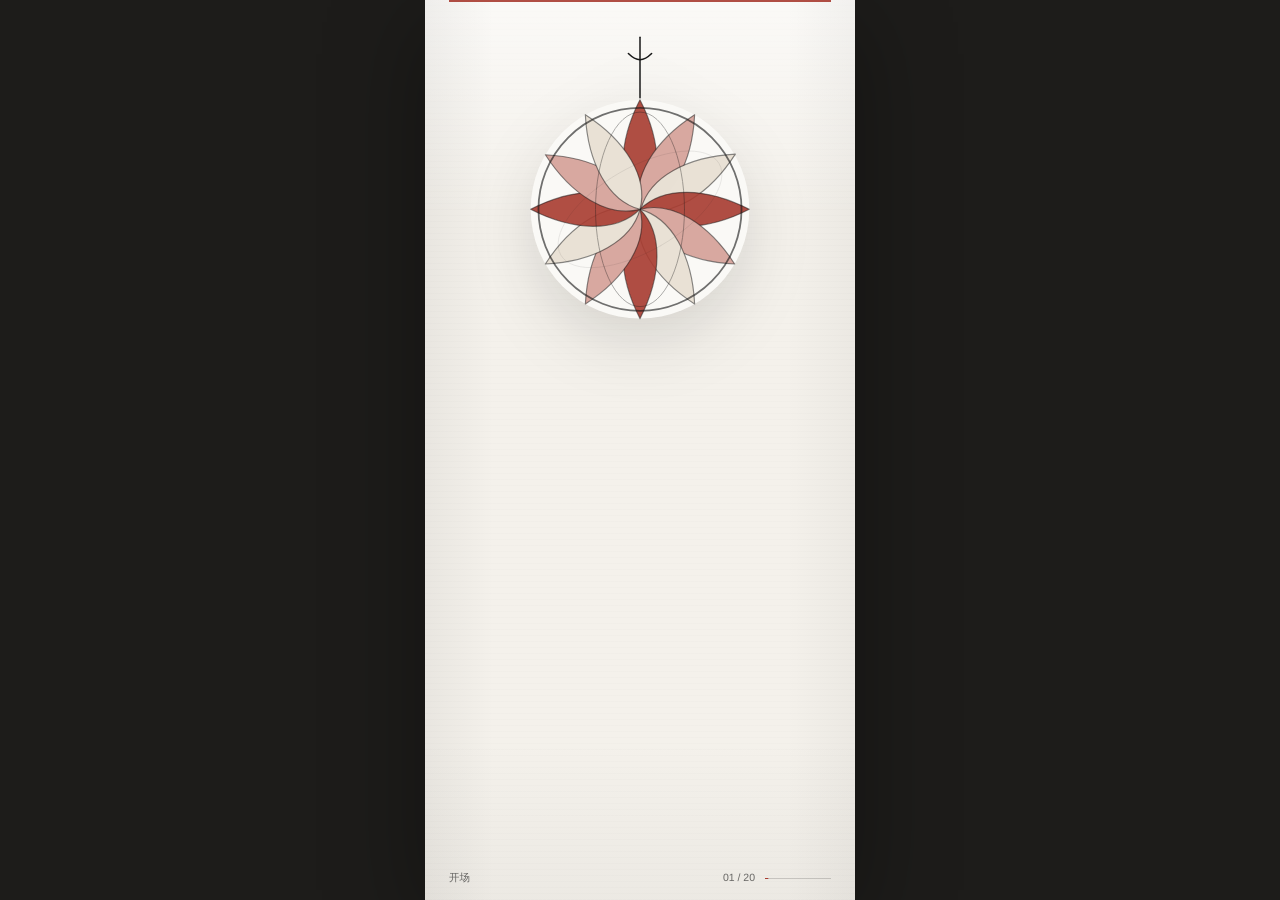
==== commit a532251a: "fix: publish refined Taiping presentation in UTF-8" ====
--- a/taiping-mobile-presentation/index.html
+++ b/taiping-mobile-presentation/index.html
@@ -4,7 +4,7 @@
     <meta charset="utf-8">
     <meta name="viewport" content="width=device-width, initial-scale=1">
     <meta name="theme-color" content="#F4F1EB">
-    <title>̫ƽ��������ô�棿</title>
+    <title>太平，可以怎么玩？</title>
     <link rel="stylesheet" href="styles.css">
   </head>
   <body>
@@ -113,12 +113,12 @@
       </symbol>
     </svg>
 
-    <div class="stage" id="stage" aria-label="̫ƽ�����ֻ�������ʾ">
+    <div class="stage" id="stage" aria-label="太平绣球手机竖屏演示">
       <main class="slides" id="slides">
-        <section class="slide slide-cover is-active" data-page="1" data-chapter-label="����" aria-label="��01ҳ������">
+        <section class="slide slide-cover is-active" data-page="1" data-chapter-label="开场" aria-label="第01页：封面">
           <div class="slide-inner cover-layout">
-            <div class="cover-visual" id="coverVisual" aria-label="ʮ������Ƭƴ�ϳ�̫ƽ����Ķ���">
-              <svg class="cover-ball-svg" viewBox="0 0 320 360" role="img" aria-label="ʮ����̫ƽ����">
+            <div class="cover-visual" id="coverVisual" aria-label="十二瓣绣片拼合成太平绣球的动画">
+              <svg class="cover-ball-svg" viewBox="0 0 320 360" role="img" aria-label="十二瓣太平绣球">
                 <g class="cover-cord">
                   <path d="M160 0v52"></path>
                   <path d="M150 14c7 7 13 7 20 0"></path>
@@ -149,445 +149,445 @@
                   </g>
                 </g>
               </svg>
-              <p class="cover-object-note"><span>ʮ����</span><i></i><span>ƴ�ϳ���</span><i></i><span>�ֹ����</span></p>
+              <p class="cover-object-note"><span>十二瓣</span><i></i><span>拼合成球</span><i></i><span>手工完成</span></p>
             </div>
             <div class="cover-copy">
               <h1 class="cover-title cover-copy-reveal">
-                <span>̫ƽ��</span>
-                <span>������ô�棿</span>
+                <span>太平，</span>
+                <span>可以怎么玩？</span>
               </h1>
-              <p class="subtitle cover-copy-reveal">ɽ��̫ƽ���򵱴���Ʒ�����鹲���᰸</p>
-            </div>
-          </div>
-        </section>
-
-        <section class="slide slide-overview" data-page="2" data-chapter-label="��������" aria-label="��02ҳ����������">
-          <div class="slide-inner">
-            <p class="kicker reveal">�������� / ��Ʒ������˫�߲���</p>
-            <h2 class="page-title reveal" style="--d: 60ms">
-              <span>�����᰸��</span>
-              <span>�۽�</span>
-              <span>������</span>
+              <p class="subtitle cover-copy-reveal">山西太平绣球当代产品与体验共创提案</p>
+            </div>
+          </div>
+        </section>
+
+        <section class="slide slide-overview" data-page="2" data-chapter-label="方案总览" aria-label="第02页：方案总览">
+          <div class="slide-inner">
+            <p class="kicker reveal">方案结论 / 产品与体验双线并行</p>
+            <h2 class="page-title reveal" style="--d: 60ms">
+              <span>本次提案，</span>
+              <span>聚焦</span>
+              <span>三件事</span>
             </h2>
             <div class="overview-list reveal" style="--d: 150ms">
               <article>
                 <svg class="line-icon" aria-hidden="true"><use href="#i-ball-addon"></use></svg>
-                <strong>������</strong>
-                <span>��������չ�Ĳ�Ʒ��ϵ</span>
+                <strong>绣球本身</strong>
+                <span>建立可延展的产品关系</span>
               </article>
               <article>
                 <svg class="line-icon" aria-hidden="true"><use href="#i-hand-choice"></use></svg>
-                <strong>�������</strong>
-                <span>��ѡ���������</span>
+                <strong>购买过程</strong>
+                <span>把选择变成轻参与</span>
               </article>
               <article>
                 <svg class="line-icon" aria-hidden="true"><use href="#i-card-light"></use></svg>
-                <strong>����С��</strong>
-                <span>������һ�ŵ�������ף��</span>
+                <strong>绣球小卡</strong>
+                <span>延续这一颗的纹样与祝福</span>
               </article>
             </div>
             <p class="bottom-thesis reveal" style="--d: 320ms">
-              ��һ�Ų�Ʒ����<br>����ѡ�񡢲������������
+              从一颗产品出发<br>串联选择、参与与后续故事
             </p>
           </div>
         </section>
 
-        <section class="slide chapter-slide" data-page="3" data-chapter-label="01 ΪʲôҪ��" aria-label="��03ҳ��ΪʲôҪ��">
+        <section class="slide chapter-slide" data-page="3" data-chapter-label="01 为什么要做" aria-label="第03页：为什么要做">
           <div class="slide-inner">
             <div class="chapter-marker reveal">
               <span>01</span>
-              <strong>ΪʲôҪ��</strong>
+              <strong>为什么要做</strong>
             </div>
             <h2 class="page-title reveal" style="--d: 90ms">
-              <span>��̫ƽ����</span>
-              <span>��չʾ�߽���������</span>
-            </h2>
-            <div class="simple-flow reveal" style="--d: 180ms" aria-label="��ͳ���յ���������">
-              <span>��ͳ����</span>
+              <span>让太平绣球</span>
+              <span>从展示走进当代生活</span>
+            </h2>
+            <div class="simple-flow reveal" style="--d: 180ms" aria-label="传统技艺到进入生活">
+              <span>传统技艺</span>
               <i></i>
-              <span>������Ʒ</span>
+              <span>当代产品</span>
               <i></i>
-              <span>��������</span>
+              <span>进入生活</span>
             </div>
             <div class="document-row reveal" style="--d: 280ms">
               <figure class="image-shell document-shot">
-                <img src="assets/images/����Ӫ_��Ŀ�ļ�.jpg" alt="����Ӫ��Ŀ�ļ����Ͻ�ͼ" loading="lazy" decoding="async">
-                <span class="image-placeholder" aria-hidden="true"><strong>����ͼƬ</strong><small>��Ŀ�ƻ����ͼ</small></span>
+                <img src="assets/images/创造营_项目文件.jpg" alt="创造营项目文件资料截图" loading="lazy" decoding="async">
+                <span class="image-placeholder" aria-hidden="true"><strong>待补图片</strong><small>项目计划书截图</small></span>
               </figure>
-              <p>���ι�����ע�Ĳ�ֻ��չʾ��ֵ��Ҳϣ���γɽ���Ը��ѡ��ʹ�ú͹���Ĳ�Ʒ</p>
-            </div>
-          </div>
-        </section>
-
-        <section class="slide" data-page="4" data-chapter-label="01 ΪʲôҪ��" aria-label="��04ҳ�����鱣�����ĸ�����">
-          <div class="slide-inner">
-            <p class="kicker reveal">��Ʊ߽� / ����סʶ��</p>
-            <h2 class="page-title compact-title reveal" style="--d: 60ms">���鱣�����ĸ�����</h2>
-            <div class="core-map reveal" style="--d: 130ms" aria-label="̫ƽ�����ĸ���ͳ����">
+              <p>本次共创关注的不只是展示价值，也希望形成今天愿意选择、使用和购买的产品</p>
+            </div>
+          </div>
+        </section>
+
+        <section class="slide" data-page="4" data-chapter-label="01 为什么要做" aria-label="第04页：建议保留的四个核心">
+          <div class="slide-inner">
+            <p class="kicker reveal">设计边界 / 先守住识别</p>
+            <h2 class="page-title compact-title reveal" style="--d: 60ms">建议保留的四个核心</h2>
+            <div class="core-map reveal" style="--d: 130ms" aria-label="太平绣球四个传统核心">
               <div class="core-ball">
                 <svg class="big-ball" aria-hidden="true"><use href="#i-ball"></use></svg>
               </div>
               <article class="core-item top">
                 <svg class="mini-icon" aria-hidden="true"><use href="#i-petal"></use></svg>
-                <strong>ʮ����</strong>
-                <span>һ��ʮ������</span>
+                <strong>十二瓣</strong>
+                <span>一年十二个月</span>
               </article>
               <article class="core-item right">
                 <svg class="mini-icon" aria-hidden="true"><use href="#i-ball"></use></svg>
-                <strong>����</strong>
-                <span>��ֱ�ӵ�ʶ��</span>
+                <strong>球体</strong>
+                <span>最直接的识别</span>
               </article>
               <article class="core-item bottom">
                 <svg class="mini-icon" aria-hidden="true"><use href="#i-thread"></use></svg>
-                <strong>�ֹ�ƴ��</strong>
-                <span>��ͳ������ʽ</span>
+                <strong>手工拼制</strong>
+                <span>传统制作方式</span>
               </article>
               <article class="core-item left">
                 <svg class="mini-icon" aria-hidden="true"><use href="#i-wish"></use></svg>
-                <strong>̫ƽ</strong>
-                <span>����Ҫ��ףԸ</span>
-              </article>
-            </div>
-            <p class="single-line reveal" style="--d: 330ms">����֮����Ҫ����һ���ϳ�̫ƽ����</p>
-          </div>
-        </section>
-
-        <section class="slide case-page" data-page="5" data-chapter-label="01 ΪʲôҪ��" aria-label="��05ҳ����������������">
-          <div class="slide-inner">
-            <p class="kicker reveal">�������� / �г�����</p>
+                <strong>太平</strong>
+                <span>最重要的祝愿</span>
+              </article>
+            </div>
+            <p class="single-line reveal" style="--d: 330ms">创新之后，仍要让人一眼认出太平绣球</p>
+          </div>
+        </section>
+
+        <section class="slide case-page" data-page="5" data-chapter-label="01 为什么要做" aria-label="第05页：案例带来的启发">
+          <div class="slide-inner">
+            <p class="kicker reveal">案例依据 / 市场启发</p>
             <h2 class="page-title compact-title reveal" style="--d: 60ms">
-              ����������<br>��������߽�����
+              案例启发：<br>绣球可以走进生活
             </h2>
             <div class="case-pair reveal" style="--d: 150ms">
               <article>
                 <figure class="image-shell case-image">
-                  <img src="assets/images/��ϲ_��Ʒ01.jpg" alt="��ϲ�����Ʒͼ" loading="lazy" decoding="async">
-                  <span class="image-placeholder" aria-hidden="true"><strong>��������ͼ</strong><small>��ϲ��Ʒ</small></span>
+                  <img src="assets/images/顿喜_产品01.jpg" alt="顿喜绣球产品图" loading="lazy" decoding="async">
+                  <span class="image-placeholder" aria-hidden="true"><strong>待补案例图</strong><small>顿喜产品</small></span>
                 </figure>
                 <div>
-                  <strong>��ϲ</strong>
-                  <p>�Ѵ�ͳ����ת��Ϊ��������</p>
-                  <span>����</span><span>��������</span><span>�ŵ�����</span>
+                  <strong>顿喜</strong>
+                  <p>把传统绣球转化为当代礼物</p>
+                  <span>祈福</span><span>随身挂饰</span><span>门店礼赠</span>
                 </div>
               </article>
               <article>
                 <figure class="image-shell case-image">
-                  <img src="assets/images/�ձ��֤ޤ�_01.jpg" alt="�ձ��֤ޤ��Ʒͼ" loading="lazy" decoding="async">
-                  <span class="image-placeholder" aria-hidden="true"><strong>��������ͼ</strong><small>�ձ��֤ޤ�</small></span>
+                  <img src="assets/images/日本手まり_01.jpg" alt="日本手まり产品图" loading="lazy" decoding="async">
+                  <span class="image-placeholder" aria-hidden="true"><strong>待补案例图</strong><small>日本手まり</small></span>
                 </figure>
                 <div>
-                  <strong>�ձ��֤ޤ�</strong>
-                  <p>��������ʶ���ù��ս�����衢�����ղ�</p>
-                  <span>����</span><span>����</span><span>���ʽ</span>
+                  <strong>日本手まり</strong>
+                  <p>保留球体识别，让工艺进入陈设、香与收藏</p>
+                  <span>工艺</span><span>球体</span><span>生活方式</span>
                 </div>
               </article>
             </div>
             <p class="market-gap reveal" style="--d: 340ms">
-              ��һ���Ļ����ǣ�<br>Ϊ�ճ����������ѡ��<br>��������������
+              进一步的机会是：<br>为日常佩戴与主动选择<br>补充更具体的理由
             </p>
           </div>
         </section>
 
-        <section class="slide insight-page" data-page="6" data-chapter-label="01 ΪʲôҪ��" aria-label="��06ҳ������������">
-          <div class="slide-inner">
-            <p class="kicker reveal">�����ж� / ��������ȱ��</p>
-            <h2 class="page-title reveal" style="--d: 60ms">
-              <span>���᲻�ڲ����Ļ�</span>
-              <span>���ڴ���ѡ������</span>
+        <section class="slide insight-page" data-page="6" data-chapter-label="01 为什么要做" aria-label="第06页：真正的问题">
+          <div class="slide-inner">
+            <p class="kicker reveal">机会判断 / 现有赠礼缺口</p>
+            <h2 class="page-title reveal" style="--d: 60ms">
+              <span>机会不在补充文化</span>
+              <span>而在创造选择理由</span>
             </h2>
             <div class="insight-list reveal" style="--d: 150ms">
               <article>
                 <em>01</em>
                 <svg class="mini-icon" aria-hidden="true"><use href="#i-heart"></use></svg>
-                <strong>�����е���</strong>
-                <p>��ͳ�ﾳ���밮�顢���顢�����أ��ճ������ʹ�ó�����խ</p>
+                <strong>意义有点重</strong>
+                <p>传统语境多与爱情、定情、婚嫁相关，日常赠礼的使用场景较窄</p>
               </article>
               <article>
                 <em>02</em>
                 <svg class="mini-icon" aria-hidden="true"><use href="#i-static"></use></svg>
-                <strong>��̬�ȽϹ̶�</strong>
-                <p>���;���ʶ��ȣ�����Ҫ��������ճ��������</p>
+                <strong>形态比较固定</strong>
+                <p>造型具有识别度，还需要更清楚的日常佩戴理由</p>
               </article>
               <article>
                 <em>03</em>
                 <svg class="mini-icon" aria-hidden="true"><use href="#i-many"></use></svg>
-                <strong>ѡ��̫��</strong>
-                <p>���Ρ�����ë������ˮ�Ѿ��γ���������������</p>
-              </article>
-            </div>
-            <p class="single-line reveal" style="--d: 360ms">��ˣ���Ʒ������Ҫͬʱ�ش����塢������ѡ��</p>
-          </div>
-        </section>
-
-        <section class="slide chapter-slide play-page" data-page="7" data-chapter-label="02 ��������ô��" aria-label="��07ҳ����������ô��">
+                <strong>选择太多</strong>
+                <p>首饰、花、毛绒与香水已经形成清晰的赠礼联想</p>
+              </article>
+            </div>
+            <p class="single-line reveal" style="--d: 360ms">因此，产品创新需要同时回答意义、场景与选择</p>
+          </div>
+        </section>
+
+        <section class="slide chapter-slide play-page" data-page="7" data-chapter-label="02 绣球本身怎么玩" aria-label="第07页：绣球本身怎么玩">
           <div class="slide-inner">
             <div class="chapter-marker reveal">
               <span>02</span>
-              <strong>��������ô��</strong>
-            </div>
-            <p class="chapter-sub reveal" style="--d: 90ms">ͬһ����ͨ�����ֹ�ϵ��ý�ɫ</p>
-            <div class="relation-grid reveal" style="--d: 170ms" aria-label="һ�����ܷ���ʲô">
+              <strong>绣球本身怎么玩</strong>
+            </div>
+            <p class="chapter-sub reveal" style="--d: 90ms">同一颗球，通过六种关系获得角色</p>
+            <div class="relation-grid reveal" style="--d: 170ms" aria-label="一颗球还能发生什么">
               <article>
                 <svg viewBox="0 0 96 72" aria-hidden="true"><circle class="scene-ball" cx="48" cy="45" r="16"></circle><path class="scene-seam" d="M48 29v32M32 45h32M37 34l22 22M59 34 37 56"></path><path class="scene-figure" d="M25 38c2-17 11-26 23-26s21 9 23 26M30 27l-5-15 14 8M66 27l5-15-14 8M34 34v10M62 34v10"></path></svg>
-                <strong>ſס</strong>
+                <strong>趴住</strong>
               </article>
               <article>
                 <svg viewBox="0 0 96 72" aria-hidden="true"><circle class="scene-figure" cx="48" cy="15" r="9"></circle><path class="scene-figure" d="M41 8 36 3l9 2M55 8l5-5-9 2"></path><circle class="scene-ball" cx="48" cy="44" r="17"></circle><path class="scene-seam" d="M48 27v34M31 44h34M36 32l24 24M60 32 36 56"></path><path class="scene-figure" d="M30 35c-9 4-11 15-5 23M66 35c9 4 11 15 5 23"></path></svg>
-                <strong>��ס</strong>
+                <strong>抱住</strong>
               </article>
               <article>
                 <svg viewBox="0 0 96 72" aria-hidden="true"><circle class="scene-ball" cx="32" cy="43" r="17"></circle><path class="scene-seam" d="M32 26v34M15 43h34M20 31l24 24M44 31 20 55"></path><path class="scene-figure" d="M51 37c4-13 14-19 28-14l-8 8 9 7c-7 8-19 9-29 3M49 39h9"></path><circle class="scene-eye" cx="68" cy="26" r="2"></circle></svg>
-                <strong>��ס</strong>
+                <strong>叼住</strong>
               </article>
               <article>
                 <svg viewBox="0 0 96 72" aria-hidden="true"><circle class="scene-ball" cx="48" cy="27" r="17"></circle><path class="scene-seam" d="M48 10v34M31 27h34M36 15l24 24M60 15 36 39"></path><path class="scene-figure" d="M14 57c19 11 46 12 67 1 5-3 7-7 8-13M27 54V43c0-5 7-5 7 0v9M34 52V38c0-5 7-5 7 0v13M41 51v-9c0-5 7-5 7 0v9"></path></svg>
-                <strong>����</strong>
+                <strong>托起</strong>
               </article>
               <article>
                 <svg viewBox="0 0 96 72" aria-hidden="true"><circle class="scene-ball" cx="48" cy="21" r="16"></circle><path class="scene-seam" d="M48 5v32M32 21h32M37 10l22 22M59 10 37 32"></path><circle class="scene-figure" cx="48" cy="48" r="12"></circle><path class="scene-figure" d="M24 69c5-13 13-18 24-18s19 5 24 18M37 45h22"></path></svg>
-                <strong>����</strong>
+                <strong>戴上</strong>
               </article>
               <article>
                 <svg viewBox="0 0 96 72" aria-hidden="true"><circle class="scene-ball" cx="43" cy="37" r="17"></circle><path class="scene-seam" d="M43 20v34M26 37h34M31 25l24 24M55 25 31 49"></path><path class="scene-figure scene-ribbon" d="M11 49c12 18 48 19 66-1 11-13-5-28-17-17-7 6-1 14 7 10M76 48l9 5-10 5"></path></svg>
-                <strong>��ס</strong>
-              </article>
-            </div>
-            <p class="single-line reveal" style="--d: 340ms">���ۣ����岻�䣬������ϵ������Ʒ�ĵ�һ��ʶ��</p>
-          </div>
-        </section>
-
-        <section class="slide" data-page="8" data-chapter-label="02 ��������ô��" aria-label="��08ҳ�����Լ�ʲô">
-          <div class="slide-inner">
-            <p class="kicker reveal">��Ʒ���� / ���ֻ��������</p>
-            <h2 class="page-title reveal" style="--d: 60ms">
-              <span>���������ʶ��</span>
-              <span>����ʼ��������</span>
+                <strong>绕住</strong>
+              </article>
+            </div>
+            <p class="single-line reveal" style="--d: 340ms">结论：球体不变，动作关系决定新品的第一眼识别</p>
+          </div>
+        </section>
+
+        <section class="slide" data-page="8" data-chapter-label="02 绣球本身怎么玩" aria-label="第08页：可以加什么">
+          <div class="slide-inner">
+            <p class="kicker reveal">产品规则 / 配件只补充特征</p>
+            <h2 class="page-title reveal" style="--d: 60ms">
+              <span>配件服务于识别，</span>
+              <span>绣球始终是主角</span>
             </h2>
             <div class="accessory-types reveal" style="--d: 150ms">
               <article>
                 <svg class="line-icon" aria-hidden="true"><use href="#i-flat"></use></svg>
-                <strong>ƽ���</strong>
-                <span>�������棺����צ�����֡�����</span>
+                <strong>平面件</strong>
+                <span>贴合球面：耳、爪、佛手、花瓣</span>
               </article>
               <article>
                 <svg class="line-icon" aria-hidden="true"><use href="#i-half"></use></svg>
-                <strong>�������</strong>
-                <span>��΢͹�𣺶���ͷ��������ֲ�</span>
+                <strong>半立体件</strong>
+                <span>轻微凸起：动物头部与身体局部</span>
               </article>
               <article>
                 <svg class="line-icon" aria-hidden="true"><use href="#i-dangle"></use></svg>
-                <strong>���μ�</strong>
-                <span>�������죺���ա�С����С�Ҽ�</span>
-              </article>
-            </div>
-            <div class="ratio-panel reveal" style="--d: 300ms" aria-label="�������������">
+                <strong>垂饰件</strong>
+                <span>向下延伸：流苏、小珠与小挂件</span>
+              </article>
+            </div>
+            <div class="ratio-panel reveal" style="--d: 300ms" aria-label="绣球与配件比例">
               <div class="ratio-line">
-                <span style="width: 80%">̫ƽ���� Լ 75-85%</span>
-                <span>С��� Լ 15-25%</span>
+                <span style="width: 80%">太平绣球 约 75-85%</span>
+                <span>小配件 约 15-25%</span>
               </div>
-              <p>����ԭ�����򱣳� 75-85% ���Ӿ�ռ�ȣ����ֻ���𲹳�ʶ��</p>
-            </div>
-          </div>
-        </section>
-
-        <section class="slide" data-page="9" data-chapter-label="02 ��������ô��" aria-label="��09ҳ��ɽ���Ļ���ô��">
-          <div class="slide-inner">
-            <p class="kicker reveal">ת�뷽�� / �Ļ��������͹�ϵ</p>
-            <h2 class="page-title reveal" style="--d: 60ms">
-              <span>ɽ��Ԫ��</span>
-              <span>������������Ļ���</span>
+              <p>控制原则：绣球保持 75-85% 的视觉占比，配件只负责补充识别</p>
+            </div>
+          </div>
+        </section>
+
+        <section class="slide" data-page="9" data-chapter-label="02 绣球本身怎么玩" aria-label="第09页：山西文化怎么放">
+          <div class="slide-inner">
+            <p class="kicker reveal">转译方法 / 文化进入造型关系</p>
+            <h2 class="page-title reveal" style="--d: 60ms">
+              <span>山西元素</span>
+              <span>变成与球相连的画面</span>
             </h2>
             <div class="sketch-grid reveal" style="--d: 150ms">
               <article>
                 <svg viewBox="0 0 120 82" aria-hidden="true"><circle class="culture-ball" cx="72" cy="36" r="19"></circle><path class="culture-seam" d="M72 17v38M53 36h38M59 23l26 26M85 23 59 49"></path><path class="culture-figure" d="M14 60c22 13 48 14 70 2 7-4 12-10 13-19M26 57V40c0-7 10-7 10 0v13M36 53V32c0-7 10-7 10 0v20M46 52V37c0-7 10-7 10 0v15"></path></svg>
-                <strong>������̫ƽ</strong>
-                <p>����ֻ������У�������������</p>
+                <strong>佛手托太平</strong>
+                <p>佛手只负责承托，绣球仍是主体</p>
               </article>
               <article>
                 <svg viewBox="0 0 120 82" aria-hidden="true"><path class="culture-figure" d="M12 25h96M19 25l13-12h56l13 12M27 26v12M43 26v8M59 26v12M75 26v8M91 26v12"></path><path class="culture-link" d="M74 25v13"></path><circle class="culture-ball" cx="74" cy="55" r="17"></circle><path class="culture-seam" d="M74 38v34M57 55h34M62 43l24 24M86 43 62 67"></path></svg>
-                <strong>������</strong>
-                <p>�����ܽ����������������Ϊһ����</p>
+                <strong>檐下月</strong>
+                <p>用屋檐建立场景，让绣球成为一轮月</p>
               </article>
               <article>
                 <svg viewBox="0 0 120 82" aria-hidden="true"><circle class="culture-ball" cx="38" cy="39" r="19"></circle><path class="culture-seam" d="M38 20v38M19 39h38M25 26l26 26M51 26 25 52"></path><path class="culture-link" d="M57 39h14"></path><path class="culture-figure" d="M84 25v9M73 43c6-12 16-12 22 0M69 51c10-11 20-11 30 0M66 58h36"></path><circle class="culture-bead" cx="84" cy="22" r="4"></circle></svg>
-                <strong>���ⴹ��</strong>
-                <p>�������̳���ת�ɿ����ӵ�С�����</p>
-              </article>
-            </div>
-            <p class="single-line reveal" style="--d: 340ms">���ۣ��Ļ�Ԫ�ز��������У����ǲ�����������͹�ϵ</p>
-          </div>
-        </section>
-
-        <section class="slide compare-page" data-page="10" data-chapter-label="03 ϵ����ô����" aria-label="��10ҳ������������������">
+                <strong>佛意垂饰</strong>
+                <p>将莲与盘长结转成可连接的小型配件</p>
+              </article>
+            </div>
+            <p class="single-line reveal" style="--d: 340ms">结论：文化元素不单独陈列，而是参与绣球的造型关系</p>
+          </div>
+        </section>
+
+        <section class="slide compare-page" data-page="10" data-chapter-label="03 系列怎么成立" aria-label="第10页：先有意义再有造型">
           <div class="slide-inner">
             <div class="chapter-marker reveal">
               <span>03</span>
-              <strong>ϵ����ô����</strong>
+              <strong>系列怎么成立</strong>
             </div>
             <div class="compare-flow reveal" style="--d: 120ms">
               <article class="wrong">
-                <em>���׳���</em>
-                <h3>���в�Ʒ��<br>�ٲ�����</h3>
-                <p>�ֳ�����</p>
+                <em>容易出现</em>
+                <h3>先有产品，<br>再补主题</h3>
+                <p>现成绣球</p>
                 <i></i>
-                <p>˵������ĳ������</p>
+                <p>说它属于某个星座</p>
                 <i></i>
-                <p>���һ��Ԣ��</p>
+                <p>最后补一句寓意</p>
               </article>
               <article class="right">
-                <em>�������</em>
-                <h3>�ȶ����<br>���γ�����</h3>
-                <p>��ȷ�������ʲô</p>
+                <em>建议采用</em>
+                <h3>先定表达，<br>再形成造型</h3>
+                <p>先确定想表达什么</p>
                 <i></i>
-                <p>�ҵ���Ӧ�Ӿ�����</p>
+                <p>找到对应视觉特征</p>
                 <i></i>
-                <p>�پ�����������</p>
-              </article>
-            </div>
-            <p class="single-line reveal" style="--d: 340ms">��ÿһ������塢���������ʹ�һ��ʼ�Ͷ�Ӧ</p>
-          </div>
-        </section>
-
-        <section class="slide twelve-page" data-page="11" data-chapter-label="03 ϵ����ô����" aria-label="��11ҳ��ʮ��ֻ��һ�����">
-          <div class="slide-inner">
-            <p class="kicker reveal">��չ��� / һ��ĸ���������</p>
+                <p>再决定配件和组合</p>
+              </article>
+            </div>
+            <p class="single-line reveal" style="--d: 340ms">让每一款的意义、特征与造型从一开始就对应</p>
+          </div>
+        </section>
+
+        <section class="slide twelve-page" data-page="11" data-chapter-label="03 系列怎么成立" aria-label="第11页：十二只是一个框架">
+          <div class="slide-inner">
+            <p class="kicker reveal">扩展框架 / 一套母题持续生长</p>
             <h2 class="page-title compact-title reveal" style="--d: 60ms">
-              <span>��ʮ������������</span>
-              <span>���ǳ�����չ�ķ���</span>
+              <span>“十二”不是限制</span>
+              <span>而是持续扩展的方法</span>
             </h2>
             <div class="twelve-grid reveal" style="--d: 150ms">
               <article>
                 <svg class="theme-icon" viewBox="0 0 72 72" aria-hidden="true"><circle class="theme-ring" cx="36" cy="36" r="32"></circle><circle class="theme-ball" cx="36" cy="42" r="15"></circle><path class="theme-seam" d="M36 27v30M21 42h30M25 31l22 22M47 31 25 53"></path><path class="theme-modifier" d="M25 31 18 10l18 14M47 31l8-21 3 23"></path></svg>
-                <strong>ʮ����Ф</strong>
-                <p>����Ķ����ǡ�צ��β������</p>
-                <span>�ö� / ��צ / ����ſס</span>
+                <strong>十二生肖</strong>
+                <p>动物的耳、角、爪、尾、动作</p>
+                <span>兔耳 / 虎爪 / 猴子趴住</span>
               </article>
               <article>
                 <svg class="theme-icon" viewBox="0 0 72 72" aria-hidden="true"><circle class="theme-ring" cx="36" cy="36" r="32"></circle><circle class="theme-ball" cx="36" cy="39" r="15"></circle><path class="theme-seam" d="M36 24v30M21 39h30M25 28l22 22M47 28 25 50"></path><path class="theme-modifier" d="m12 48 12-22 16 8 17-19M12 48l28-14M24 26l33-11"></path><circle class="theme-dot" cx="12" cy="48" r="2.7"></circle><circle class="theme-dot" cx="24" cy="26" r="2.7"></circle><circle class="theme-dot" cx="40" cy="34" r="2.7"></circle><circle class="theme-dot" cx="57" cy="15" r="2.7"></circle></svg>
-                <strong>ʮ������</strong>
-                <p>�������ϳ�����������</p>
-                <span>����� / ��зǯ / ��Ыβ</span>
+                <strong>十二星座</strong>
+                <p>最容易认出的星座特征</p>
+                <span>白羊角 / 巨蟹钳 / 天蝎尾</span>
               </article>
               <article>
                 <svg class="theme-icon" viewBox="0 0 72 72" aria-hidden="true"><circle class="theme-ring" cx="36" cy="36" r="32"></circle><circle class="theme-ball" cx="32" cy="35" r="15"></circle><path class="theme-seam" d="M32 20v30M17 35h30M21 24l22 22M43 24 21 46"></path><path class="theme-modifier" d="M24 51 18 63M40 51l9 12M13 63h11M48 63h11M50 27h12M58 22l6 5-6 5"></path></svg>
-                <strong>ʮ����С̫ƽ</strong>
-                <p>����������˳һ���С��</p>
-                <span>˯���� / �ϵ��� / ����</span>
-              </article>
-            </div>
-            <p class="single-line reveal" style="--d: 330ms">���ۣ���ȷ��ĸ�⣬����ʮ�������������γ�һ��ϵ��</p>
-          </div>
-        </section>
-
-        <section class="slide formula-page" data-page="12" data-chapter-label="03 ϵ����ô����" aria-label="��12ҳ��ϵ�е��Ӿ�ԭ��">
-          <div class="slide-inner">
-            <p class="kicker reveal">һ���Թ��� / �����嵽����</p>
+                <strong>十二种小太平</strong>
+                <p>今天真正想顺一点的小事</p>
+                <span>睡得着 / 赶得上 / 早点回</span>
+              </article>
+            </div>
+            <p class="single-line reveal" style="--d: 330ms">结论：先确定母题，再用十二个清晰特征形成一套系列</p>
+          </div>
+        </section>
+
+        <section class="slide formula-page" data-page="12" data-chapter-label="03 系列怎么成立" aria-label="第12页：系列的视觉原则">
+          <div class="slide-inner">
+            <p class="kicker reveal">一致性规则 / 从意义到造型</p>
             <h2 class="page-title compact-title reveal" style="--d: 60ms">
-              <span>һ�׹�ʽ</span>
-              <span>����ϵ��һ����</span>
-            </h2>
-            <div class="formula reveal" style="--d: 140ms" aria-label="ϵ�й�ʽ">
-              <span>ϵ������</span>
+              <span>一套公式</span>
+              <span>控制系列一致性</span>
+            </h2>
+            <div class="formula reveal" style="--d: 140ms" aria-label="系列公式">
+              <span>系列主题</span>
               <b>+</b>
-              <span>��Ӧ����</span>
+              <span>对应特征</span>
               <b>+</b>
-              <span>̫ƽ����</span>
+              <span>太平绣球</span>
               <b>=</b>
-              <strong>����һ��</strong>
+              <strong>完整一款</strong>
             </div>
             <div class="formula-examples reveal" style="--d: 260ms">
-              <p><span>ʮ����Ф</span><i>+</i><span>�ö�</span><i>+</i><span>����</span><i>=</i><strong>�ÿ�</strong></p>
-              <p><span>����</span><i>+</i><span>�����</span><i>+</i><span>����</span><i>=</i><strong>�����</strong></p>
-              <p><span>С̫ƽ</span><i>+</i><span>��·��</span><i>+</i><span>����</span><i>=</i><strong>�ϵ���</strong></p>
-            </div>
-          </div>
-        </section>
-
-        <section class="slide chapter-slide process-lead" data-page="13" data-chapter-label="04 ������Ĺ�����ô��" aria-label="��13ҳ��������Ĺ�����ô��">
+              <p><span>十二生肖</span><i>+</i><span>兔耳</span><i>+</i><span>绣球</span><i>=</i><strong>兔款</strong></p>
+              <p><span>星座</span><i>+</i><span>白羊角</span><i>+</i><span>绣球</span><i>=</i><strong>白羊款</strong></p>
+              <p><span>小太平</span><i>+</i><span>跑路腿</span><i>+</i><span>绣球</span><i>=</i><strong>赶得上</strong></p>
+            </div>
+          </div>
+        </section>
+
+        <section class="slide chapter-slide process-lead" data-page="13" data-chapter-label="04 买绣球的过程怎么玩" aria-label="第13页：买绣球的过程怎么玩">
           <div class="slide-inner">
             <div class="chapter-marker reveal">
               <span>04</span>
-              <strong>�������Ϊʲôֵ�����</strong>
-            </div>
-            <p class="chapter-sub reveal" style="--d: 90ms">���鲻�Ǹ��ӻ��ڣ����ǰѲ�Ʒ��ֵ�����</p>
-            <div class="experience-value reveal" style="--d: 180ms" aria-label="��������������ֵ">
-              <article><em>01</em><div><strong>����������</strong><p>�ȴ�һ�䵱��Ը�����룬��Ҫ���û��ȶ�����</p></div></article>
-              <article><em>02</em><div><strong>��Ը�����</strong><p>�Լ�ѡ��������һ�£��ò�Ʒ���й���</p></div></article>
-              <article><em>03</em><div><strong>�����㴫��</strong><p>��Ʒ����������ף����ͬ�γɿɽ����Ĺ���</p></div></article>
-            </div>
-            <p class="value-conclusion reveal" style="--d: 340ms">�ѡ���һ�����ƽ�����ѡһ�š���һ�¡��ǵ�ס��</p>
-          </div>
-        </section>
-
-        <section class="slide flow-page" data-page="14" data-chapter-label="04 ������Ĺ�����ô��" aria-label="��14ҳ��������������">
-          <div class="slide-inner">
-            <p class="kicker reveal">���·�� / ÿһ��������������</p>
+              <strong>购买过程为什么值得设计</strong>
+            </div>
+            <p class="chapter-sub reveal" style="--d: 90ms">体验不是附加环节，而是把产品价值讲清楚</p>
+            <div class="experience-value reveal" style="--d: 180ms" aria-label="购买体验的三项价值">
+              <article><em>01</em><div><strong>更容易理解</strong><p>先从一句当下愿望进入，不要求用户先懂工艺</p></div></article>
+              <article><em>02</em><div><strong>更愿意参与</strong><p>自己选择并完成最后一下，让产品更有归属</p></div></article>
+              <article><em>03</em><div><strong>更方便传播</strong><p>产品、纹样卡与祝福共同形成可讲述的故事</p></div></article>
+            </div>
+            <p class="value-conclusion reveal" style="--d: 340ms">把“看一看”推进到“选一颗、做一下、记得住”</p>
+          </div>
+        </section>
+
+        <section class="slide flow-page" data-page="14" data-chapter-label="04 买绣球的过程怎么玩" aria-label="第14页：完整体验流程">
+          <div class="slide-inner">
+            <p class="kicker reveal">落地路径 / 每一步都有输入与结果</p>
             <h2 class="page-title compact-title reveal" style="--d: 60ms">
-              <span>һ���ֳ���ִ�е�</span>
-              <span>1-3 ����·��</span>
+              <span>一条现场可执行的</span>
+              <span>1-3 分钟路径</span>
             </h2>
             <ol class="clear-flow reveal" style="--d: 150ms">
-              <li><em>01</em><svg class="mini-icon" aria-hidden="true"><use href="#i-chat"></use></svg><div><strong>��������</strong><p class="flow-io"><span>����</span>��˭ / ��ףʲô</p><p class="flow-io"><span>�õ�</span>һ�����ףԸ</p></div></li>
-              <li><em>02</em><svg class="mini-icon" aria-hidden="true"><use href="#i-ball-addon"></use></svg><div><strong>ȷ�����</strong><p class="flow-io"><span>����</span>ϵ�� / ��� / �ҿ�</p><p class="flow-io"><span>�õ�</span>һ�׺�������</p></div></li>
-              <li><em>03</em><svg class="mini-icon" aria-hidden="true"><use href="#i-hand"></use></svg><div><strong>�������</strong><p class="flow-io"><span>����</span>���һ�����Ӷ���</p><p class="flow-io"><span>�õ�</span>�����������</p></div></li>
-              <li><em>04</em><svg class="mini-icon" aria-hidden="true"><use href="#i-card-light"></use></svg><div><strong>���߹���</strong><p class="flow-io"><span>����</span>��ѡ���������</p><p class="flow-io"><span>�õ�</span>��Ʒ + ������ + ף��</p></div></li>
+              <li><em>01</em><svg class="mini-icon" aria-hidden="true"><use href="#i-chat"></use></svg><div><strong>表达需求</strong><p class="flow-io"><span>输入</span>给谁 / 想祝什么</p><p class="flow-io"><span>得到</span>一句具体祝愿</p></div></li>
+              <li><em>02</em><svg class="mini-icon" aria-hidden="true"><use href="#i-ball-addon"></use></svg><div><strong>确认组合</strong><p class="flow-io"><span>输入</span>系列 / 配件 / 挂扣</p><p class="flow-io"><span>得到</span>一套合理搭配</p></div></li>
+              <li><em>03</em><svg class="mini-icon" aria-hidden="true"><use href="#i-hand"></use></svg><div><strong>亲手完成</strong><p class="flow-io"><span>输入</span>最后一个连接动作</p><p class="flow-io"><span>得到</span>清晰参与记忆</p></div></li>
+              <li><em>04</em><svg class="mini-icon" aria-hidden="true"><use href="#i-card-light"></use></svg><div><strong>带走故事</strong><p class="flow-io"><span>输入</span>所选绣球的纹样</p><p class="flow-io"><span>得到</span>产品 + 纹样卡 + 祝福</p></div></li>
             </ol>
-            <p class="time-note reveal" style="--d: 360ms">�ֳ�ֻ��ѡ����������ӣ������Ӹ��Ӳ��Ժͳ�ʱ������</p>
-          </div>
-        </section>
-
-        <section class="slide choice-page" data-page="15" data-chapter-label="04 ������Ĺ�����ô��" aria-label="��15ҳ����ѡ��������Ҫʲô">
-          <div class="slide-inner">
-            <p class="kicker reveal">�������� / ��ȷ������</p>
-            <div class="journey-step-tag reveal" style="--d: 40ms"><em>���� 01</em><span>��������</span></div>
-            <h2 class="page-title reveal" style="--d: 60ms">
-              <span>��һ������ȷ��</span>
-              <span>������͸�˭</span>
+            <p class="time-note reveal" style="--d: 360ms">现场只做选择与最后连接，不增加复杂测试和长时间手作</p>
+          </div>
+        </section>
+
+        <section class="slide choice-page" data-page="15" data-chapter-label="04 买绣球的过程怎么玩" aria-label="第15页：先选我现在想要什么">
+          <div class="slide-inner">
+            <p class="kicker reveal">体验输入 / 先确定对象</p>
+            <div class="journey-step-tag reveal" style="--d: 40ms"><em>体验 01</em><span>表达需求</span></div>
+            <h2 class="page-title reveal" style="--d: 60ms">
+              <span>第一步，先确定</span>
+              <span>这颗球送给谁</span>
             </h2>
             <div class="recipient-logic reveal" style="--d: 150ms">
               <div class="recipient-options">
-                <article><em>���� 01</em><strong>���Լ�</strong><p>��������Ҫʲô</p></article>
-                <article><em>���� 02</em><strong>�ͱ���</strong><p>����ף��ʲô</p></article>
+                <article><em>对象 01</em><strong>给自己</strong><p>我现在想要什么</p></article>
+                <article><em>对象 02</em><strong>送别人</strong><p>我想祝他什么</p></article>
               </div>
-              <div class="recipient-merge" aria-hidden="true"><span></span><b>��ѡһ��</b><span></span></div>
+              <div class="recipient-merge" aria-hidden="true"><span></span><b>再选一句</b><span></span></div>
               <div class="wish-decision">
-                <em>��ͬ���</em>
-                <strong>һ�����ףԸ</strong>
-                <div class="wish-examples"><span>˳һ��</span><span>˯��һ��</span><span>����</span><span>���õ�</span></div>
+                <em>共同输出</em>
+                <strong>一句具体祝愿</strong>
+                <div class="wish-examples"><span>顺一点</span><span>睡好一点</span><span>早点回</span><span>见得到</span></div>
               </div>
             </div>
-            <p class="single-line reveal" style="--d: 330ms">��ȷ����������ףԸѡ��</p>
-          </div>
-        </section>
-
-        <section class="slide combo-page" data-page="16" data-chapter-label="04 ������Ĺ�����ô��" aria-label="��16ҳ����ѡ��һ�ų�ʲô��">
-          <div class="slide-inner">
-            <p class="kicker reveal">��Ϲ��� / �б߽��ѡ��</p>
-            <div class="journey-step-tag reveal" style="--d: 40ms"><em>���� 02</em><span>ȷ�����</span></div>
-            <h2 class="page-title reveal" style="--d: 60ms">
-              <span>�ڽ��������</span>
-              <span>ѡ����һ��</span>
-            </h2>
-            <div class="combo-diagram reveal" data-motion="combo" style="--d: 150ms" aria-label="��ϵ��С��������չҿ���ϳ��ҵ���һ��">
-              <article class="combo-part"><svg class="line-icon" aria-hidden="true"><use href="#i-ball"></use></svg><span>��</span></article>
+            <p class="single-line reveal" style="--d: 330ms">先确定对象，再用祝愿选球</p>
+          </div>
+        </section>
+
+        <section class="slide combo-page" data-page="16" data-chapter-label="04 买绣球的过程怎么玩" aria-label="第16页：再选这一颗长什么样">
+          <div class="slide-inner">
+            <p class="kicker reveal">组合规则 / 有边界的选择</p>
+            <div class="journey-step-tag reveal" style="--d: 40ms"><em>体验 02</em><span>确认组合</span></div>
+            <h2 class="page-title reveal" style="--d: 60ms">
+              <span>在建议搭配中</span>
+              <span>选出这一颗</span>
+            </h2>
+            <div class="combo-diagram reveal" data-motion="combo" style="--d: 150ms" aria-label="球、系列小配件与流苏挂扣组合成我的这一颗">
+              <article class="combo-part"><svg class="line-icon" aria-hidden="true"><use href="#i-ball"></use></svg><span>球</span></article>
               <b class="combo-plus">+</b>
-              <article class="combo-part"><svg class="line-icon" aria-hidden="true"><use href="#i-ball-addon"></use></svg><span>ϵ��С���</span></article>
+              <article class="combo-part"><svg class="line-icon" aria-hidden="true"><use href="#i-ball-addon"></use></svg><span>系列小配件</span></article>
               <b class="combo-plus">+</b>
-              <article class="combo-part"><svg class="line-icon" aria-hidden="true"><use href="#i-hook"></use></svg><span>���� / �ҿ�</span></article>
+              <article class="combo-part"><svg class="line-icon" aria-hidden="true"><use href="#i-hook"></use></svg><span>流苏 / 挂扣</span></article>
               <i class="combo-connector"></i>
-              <div class="combo-result"><svg class="result-product" aria-hidden="true"><use href="#i-complete-ball"></use></svg><div><em>��Ͻ��</em><strong>�ҵ���һ��</strong></div></div>
-            </div>
-            <p class="single-line reveal" style="--d: 330ms">�û�����ƺõ������ѡ�񣬼��в���У�Ҳ�ܱ���ϵ��һ��</p>
-          </div>
-        </section>
-
-        <section class="slide action-page" data-page="17" data-chapter-label="04 ������Ĺ�����ô��" aria-label="��17ҳ�����һ�����û����">
-          <div class="slide-inner">
-            <p class="kicker reveal">���붯�� / ���һ������</p>
-            <div class="journey-step-tag reveal" style="--d: 40ms"><em>���� 03</em><span>�������</span></div>
-            <h2 class="page-title reveal" style="--d: 60ms">
-              <span>����װ��</span>
-              <span>���һ������</span>
+              <div class="combo-result"><svg class="result-product" aria-hidden="true"><use href="#i-complete-ball"></use></svg><div><em>组合结果</em><strong>我的这一颗</strong></div></div>
+            </div>
+            <p class="single-line reveal" style="--d: 330ms">用户在设计好的组合中选择，既有参与感，也能保持系列一致</p>
+          </div>
+        </section>
+
+        <section class="slide action-page" data-page="17" data-chapter-label="04 买绣球的过程怎么玩" aria-label="第17页：最后一下由用户完成">
+          <div class="slide-inner">
+            <p class="kicker reveal">参与动作 / 最后一个连接</p>
+            <div class="journey-step-tag reveal" style="--d: 40ms"><em>体验 03</em><span>亲手完成</span></div>
+            <h2 class="page-title reveal" style="--d: 60ms">
+              <span>亲手装上</span>
+              <span>最后一个连接</span>
             </h2>
             <div class="action-visual reveal" data-motion="action" style="--d: 150ms">
               <svg viewBox="0 0 260 260" aria-hidden="true">
@@ -613,26 +613,26 @@
                   <path d="M136 151v-8M160 175h8M112 175h-8M153 158l6-6M119 158l-6-6"></path>
                 </g>
               </svg>
-              <span class="action-status">�������</span>
-            </div>
-            <p class="single-line reveal" style="--d: 330ms">ֻ����һ���ܳɹ���ɵĶ������Ѳ�������ڽ����</p>
-          </div>
-        </section>
-
-        <section class="slide light-page" data-page="18" data-chapter-label="05 �����Ժ�������ʲô" aria-label="��18ҳ��͸��С��">
+              <span class="action-status">连接完成</span>
+            </div>
+            <p class="single-line reveal" style="--d: 330ms">只保留一个能成功完成的动作，把参与感落在结果上</p>
+          </div>
+        </section>
+
+        <section class="slide light-page" data-page="18" data-chapter-label="05 买完以后还能留下什么" aria-label="第18页：透光小卡">
           <div class="slide-inner">
             <div class="chapter-marker reveal">
               <span>05</span>
-              <strong>����֮�󣬹��¼���</strong>
-            </div>
-            <div class="journey-step-tag reveal" style="--d: 50ms"><em>���� 04</em><span>���߹���</span></div>
+              <strong>带走之后，故事继续</strong>
+            </div>
+            <div class="journey-step-tag reveal" style="--d: 50ms"><em>体验 04</em><span>带走故事</span></div>
             <h2 class="page-title compact-title reveal" style="--d: 90ms">
-              ����һ�ŵ�������ף��<br>һ�����
+              把这一颗的纹样与祝福<br>一起带走
             </h2>
             <div class="light-demo reveal" style="--d: 170ms">
               <div class="light-card" id="lightCard" data-no-slide>
-                <span class="card-label normal">��ͨ״̬</span>
-                <span class="card-label lit">�����Ժ�</span>
+                <span class="card-label normal">普通状态</span>
+                <span class="card-label lit">光照以后</span>
                 <svg viewBox="0 0 180 236" aria-hidden="true">
                   <rect x="18" y="18" width="144" height="200" rx="6"></rect>
                   <path class="card-lines" d="M48 67h84M48 91h58M48 160h84M48 183h58"></path>
@@ -643,82 +643,81 @@
                   </g>
                 </svg>
               </div>
-              <button class="light-control" type="button" id="lightToggle" aria-pressed="false">����</button>
-            </div>
-            <p class="single-line reveal" style="--d: 330ms">��Ƭ����������ѡ�����ò�Ʒ����±��ֶ�Ӧ</p>
-          </div>
-        </section>
-
-        <section class="slide story-page" data-page="19" data-chapter-label="05 �����Ժ�������ʲô" aria-label="��19ҳ�����ſ�����װʲô">
-          <div class="slide-inner">
-            <p class="kicker reveal">���ݲ㼶 / �����Ķ����</p>
-            <h2 class="page-title reveal" style="--d: 60ms">
-              <span>���ſ���</span>
-              <span>���Գн���������</span>
+              <button class="light-control" type="button" id="lightToggle" aria-pressed="false">照亮</button>
+            </div>
+            <p class="single-line reveal" style="--d: 330ms">卡片纹样来自所选绣球，让产品与故事保持对应</p>
+          </div>
+        </section>
+
+        <section class="slide story-page" data-page="19" data-chapter-label="05 买完以后还能留下什么" aria-label="第19页：这张卡还能装什么">
+          <div class="slide-inner">
+            <p class="kicker reveal">内容层级 / 三种阅读深度</p>
+            <h2 class="page-title reveal" style="--d: 60ms">
+              <span>这张卡，</span>
+              <span>可以承接三层内容</span>
             </h2>
             <div class="story-levels reveal" style="--d: 150ms">
               <article>
-                <strong>�̶���</strong>
-                <span>һ��̶�ף��</span>
-              </article>
-              <article>
-                <strong>ϵ�п�</strong>
-                <span>��Ӧ��Ф / ���� / С̫ƽ</span>
-              </article>
-              <article>
-                <strong>���ƿ�</strong>
-                <span>����ʱ����һ���Լ��Ļ�</span>
+                <strong>固定款</strong>
+                <span>一句固定祝福</span>
+              </article>
+              <article>
+                <strong>系列款</strong>
+                <span>对应生肖 / 星座 / 小太平</span>
+              </article>
+              <article>
+                <strong>定制款</strong>
+                <span>送人时加入一句自己的话</span>
               </article>
             </div>
             <div class="quote-stack reveal" style="--d: 300ms">
-              <p>��С��˳һ�㣬Ҳ��̫ƽ��</p>
-              <p>���������ء�</p>
-              <p>����һ��ȥ�µĳ��У�ҲҪƽƽ������</p>
-            </div>
-          </div>
-        </section>
-
-        <section class="slide final-page" data-page="20" data-chapter-label="05 �����Ժ�������ʲô" aria-label="��20ҳ�����׷�������">
-          <div class="slide-inner">
-            <p class="kicker reveal">�����ջ� / �Ӳ�Ʒ������</p>
-            <h2 class="page-title reveal" style="--d: 60ms">
-              <span>�ⲻ��������Ʒ��</span>
-              <span>����һ����������</span>
+              <p>“小事顺一点，也算太平”</p>
+              <p>“今天早点回”</p>
+              <p>“第一次去新的城市，也要平平安安”</p>
+            </div>
+          </div>
+        </section>
+
+        <section class="slide final-page" data-page="20" data-chapter-label="05 买完以后还能留下什么" aria-label="第20页：整套方案收束">
+          <div class="slide-inner">
+            <p class="kicker reveal">方案闭环 / 从产品到传播</p>
+            <h2 class="page-title reveal" style="--d: 60ms">
+              <span>这不是三个单品，</span>
+              <span>而是一套完整体验</span>
             </h2>
             <div class="system-map reveal" style="--d: 150ms">
               <div class="system-center">
                 <svg class="big-ball" aria-hidden="true"><use href="#i-ball"></use></svg>
-                <strong>̫ƽ����</strong>
+                <strong>太平绣球</strong>
               </div>
-              <article class="sys-a"><span>С���</span><p>�����б仯</p></article>
-              <article class="sys-b"><span>��������</span><p>��ѡ����в����</p></article>
-              <article class="sys-c"><span>͸��С��</span><p>����������ף��</p></article>
+              <article class="sys-a"><span>小配件</span><p>让球有变化</p></article>
+              <article class="sys-b"><span>购买体验</span><p>让选择更有参与感</p></article>
+              <article class="sys-c"><span>透光小卡</span><p>留下纹样与祝福</p></article>
             </div>
             <p class="final-thesis reveal" style="--d: 320ms">
-              ��������������⸺����<br>ֻ����ϲ����ѡ���������������
+              不增加绣球的理解负担，<br>只增加喜欢、选择与带走它的理由
             </p>
             <div class="next-step reveal" style="--d: 410ms">
-              <strong>��һ��</strong>
-              <span>��ƷС�� + �������� + ͸�⿨</span>
-              <p>���������һ���������ٹ�ͬ�ж����ʺϼ�����չ�ķ���</p>
+              <strong>下一步</strong>
+              <span>产品小样 + 体验流程 + 透光卡</span>
+              <p>建议先完成一套样机，再共同判断最适合继续发展的方向</p>
             </div>
           </div>
         </section>
       </main>
 
-      <footer class="deck-footer" aria-label="ҳ�����">
-        <span class="chapter-label" id="chapterLabel">����</span>
+      <footer class="deck-footer" aria-label="页面进度">
+        <span class="chapter-label" id="chapterLabel">开场</span>
         <span class="page-count" id="pageCount">01 / 20</span>
         <span class="progress-track" aria-hidden="true">
           <span class="progress-bar" id="progressBar"></span>
         </span>
       </footer>
 
-      <noscript>��ʹ��֧�ֽű����ֻ�������鿴��ҳЧ��</noscript>
+      <noscript>请使用支持脚本的手机浏览器查看翻页效果</noscript>
     </div>
 
     <script src="https://cdn.jsdelivr.net/npm/gsap@3.13.0/dist/gsap.min.js" defer></script>
     <script src="script.js" defer></script>
   </body>
 </html>
-
--- a/taiping-mobile-presentation/styles.css
+++ b/taiping-mobile-presentation/styles.css
@@ -2245,4 +2245,487 @@
     transform: none !important;
   }
 }
-
+
+/* Phase 9: argument roles, unified product diagrams, and explanatory motion */
+.product-ball,
+.culture-ball,
+.theme-ball {
+  fill: rgba(168, 59, 48, .055);
+  stroke: var(--accent);
+}
+
+.product-seam,
+.culture-seam,
+.theme-seam {
+  fill: none;
+  stroke: var(--accent);
+  opacity: .72;
+}
+
+.product-addon,
+.culture-figure,
+.culture-link,
+.theme-modifier {
+  fill: none;
+  stroke: var(--ink);
+}
+
+.product-bead,
+.culture-bead {
+  fill: var(--accent);
+  stroke: var(--paper);
+  stroke-width: 1.5;
+}
+
+.accessory-types .line-icon {
+  width: 66px;
+  height: 66px;
+  stroke-width: 1.65;
+}
+
+.accessory-types .product-ball,
+.accessory-types .product-seam,
+.accessory-types .product-addon {
+  vector-effect: non-scaling-stroke;
+}
+
+.relation-grid .scene-figure {
+  fill: none;
+  stroke: var(--ink);
+  stroke-width: 1.8;
+}
+
+.relation-grid .scene-eye {
+  fill: var(--ink);
+  stroke: none;
+}
+
+.relation-grid .scene-ribbon {
+  stroke-width: 2;
+}
+
+.sketch-grid .culture-ball,
+.sketch-grid .culture-seam {
+  stroke: var(--accent);
+}
+
+.sketch-grid .culture-ball {
+  fill: rgba(168, 59, 48, .055);
+  stroke-width: 1.75;
+}
+
+.sketch-grid .culture-seam {
+  opacity: .68;
+  stroke-width: 1.15;
+}
+
+.sketch-grid .culture-figure {
+  stroke-width: 1.7;
+}
+
+.sketch-grid .culture-link {
+  stroke: var(--accent);
+  stroke-width: 1.45;
+}
+
+.twelve-grid .theme-icon {
+  color: var(--ink);
+}
+
+.twelve-grid .theme-ring {
+  fill: none;
+  stroke: rgba(23, 23, 23, .18);
+  stroke-width: 1;
+}
+
+.twelve-grid .theme-ball,
+.twelve-grid .theme-seam {
+  stroke: var(--accent);
+}
+
+.twelve-grid .theme-ball {
+  fill: rgba(168, 59, 48, .055);
+  stroke-width: 1.7;
+}
+
+.twelve-grid .theme-seam {
+  stroke-width: 1.05;
+  opacity: .7;
+}
+
+.twelve-grid .theme-modifier {
+  stroke: var(--ink);
+  stroke-width: 1.6;
+}
+
+.twelve-grid .theme-dot {
+  fill: var(--paper);
+  stroke: var(--accent);
+  stroke-width: 1.5;
+}
+
+.experience-value {
+  display: grid;
+  gap: 0;
+  margin-top: 26px;
+}
+
+.experience-value article {
+  display: grid;
+  grid-template-columns: 38px 1fr;
+  gap: 12px;
+  align-items: center;
+  min-height: 96px;
+  padding: 12px 4px;
+  border-top: 1px solid rgba(23, 23, 23, .16);
+}
+
+.experience-value article:last-child {
+  border-bottom: 1px solid rgba(23, 23, 23, .16);
+}
+
+.experience-value em,
+.wish-decision em,
+.recipient-options em,
+.combo-result em {
+  font-family: var(--num), var(--sans);
+  font-size: 10px;
+  font-style: normal;
+  line-height: 1;
+  color: var(--accent);
+}
+
+.experience-value strong {
+  display: block;
+  font-family: var(--serif);
+  font-size: 23px;
+  line-height: 1.12;
+}
+
+.experience-value p {
+  margin: 6px 0 0;
+  font-size: 13px;
+  line-height: 1.42;
+  color: var(--muted);
+}
+
+.value-conclusion {
+  margin: auto 0 0;
+  padding: 16px 0 0;
+  border-top: 1px solid rgba(168, 59, 48, .38);
+  font-family: var(--serif);
+  font-size: 22px;
+  font-weight: 600;
+  line-height: 1.4;
+  color: var(--ink);
+}
+
+.clear-flow .flow-io {
+  display: flex;
+  gap: 6px;
+  align-items: baseline;
+  margin-top: 4px;
+  line-height: 1.25;
+}
+
+.clear-flow .flow-io span {
+  flex: 0 0 auto;
+  min-width: 27px;
+  padding: 2px 4px;
+  border: 1px solid rgba(168, 59, 48, .32);
+  font-family: var(--sans);
+  font-size: 9px;
+  line-height: 1;
+  color: var(--accent);
+  text-align: center;
+}
+
+.recipient-logic {
+  margin-top: 28px;
+}
+
+.recipient-options {
+  display: grid;
+  grid-template-columns: 1fr 1fr;
+  gap: 12px;
+}
+
+.recipient-options article {
+  min-height: 122px;
+  padding: 18px 14px;
+  border: 1px solid rgba(23, 23, 23, .16);
+  background: rgba(250, 249, 246, .32);
+}
+
+.recipient-options article:first-child {
+  border-color: rgba(168, 59, 48, .5);
+}
+
+.recipient-options strong,
+.recipient-options p {
+  display: block;
+}
+
+.recipient-options strong {
+  margin-top: 12px;
+  font-family: var(--serif);
+  font-size: 26px;
+  line-height: 1;
+}
+
+.recipient-options p {
+  margin: 10px 0 0;
+  font-size: 13px;
+  line-height: 1.35;
+  color: var(--muted);
+}
+
+.recipient-merge {
+  position: relative;
+  height: 52px;
+}
+
+.recipient-merge::before {
+  position: absolute;
+  top: 0;
+  right: 25%;
+  left: 25%;
+  height: 27px;
+  border-right: 1px solid rgba(168, 59, 48, .55);
+  border-bottom: 1px solid rgba(168, 59, 48, .55);
+  border-left: 1px solid rgba(168, 59, 48, .55);
+  content: "";
+}
+
+.recipient-merge::after {
+  position: absolute;
+  top: 27px;
+  left: 50%;
+  width: 1px;
+  height: 25px;
+  background: rgba(168, 59, 48, .55);
+  content: "";
+}
+
+.recipient-merge span {
+  display: none;
+}
+
+.recipient-merge b {
+  position: absolute;
+  top: 17px;
+  left: 50%;
+  z-index: 1;
+  padding: 0 8px;
+  background: var(--paper);
+  color: var(--muted);
+  font-size: 10px;
+  font-weight: 500;
+  line-height: 20px;
+  transform: translateX(-50%);
+}
+
+.wish-decision {
+  padding: 17px 16px 15px;
+  border: 1px solid rgba(168, 59, 48, .52);
+  background: rgba(168, 59, 48, .035);
+  text-align: center;
+}
+
+.wish-decision > strong {
+  display: block;
+  margin-top: 7px;
+  font-family: var(--serif);
+  font-size: 27px;
+  line-height: 1.1;
+  color: var(--accent);
+}
+
+.wish-examples {
+  display: grid;
+  grid-template-columns: repeat(4, minmax(0, 1fr));
+  gap: 6px;
+  margin-top: 14px;
+}
+
+.wish-examples span {
+  padding: 7px 2px;
+  border-top: 1px solid rgba(23, 23, 23, .14);
+  font-family: var(--serif);
+  font-size: 14px;
+  line-height: 1;
+  color: var(--ink-soft);
+}
+
+.combo-diagram .combo-result {
+  grid-column: 1 / -1;
+  display: grid;
+  grid-template-columns: 72px 1fr;
+  gap: 16px;
+  align-items: center;
+  min-height: 94px;
+  padding: 10px 22px;
+  border: 1px solid rgba(168, 59, 48, .55);
+  background: rgba(168, 59, 48, .035);
+}
+
+.combo-result .result-product {
+  width: 68px;
+  height: 68px;
+  fill: none;
+  stroke: currentColor;
+  stroke-width: 1.55;
+  stroke-linecap: round;
+  stroke-linejoin: round;
+}
+
+.combo-diagram .combo-result strong {
+  display: block;
+  min-height: 0;
+  margin-top: 6px;
+  padding: 0;
+  border: 0;
+  background: none;
+  font-family: var(--serif);
+  font-size: 27px;
+  line-height: 1.05;
+  color: var(--accent);
+}
+
+.action-visual {
+  position: relative;
+  align-content: center;
+}
+
+.action-visual .action-port {
+  fill: var(--paper);
+  stroke: var(--accent);
+  stroke-width: 1.6;
+}
+
+.action-visual .action-connector {
+  color: var(--accent);
+}
+
+.action-visual .connector-ring {
+  fill: var(--paper);
+}
+
+.action-visual .action-confirm {
+  fill: none;
+  stroke: var(--accent);
+  stroke-width: 1.35;
+}
+
+.action-status {
+  position: absolute;
+  right: 50%;
+  bottom: 28px;
+  min-width: 92px;
+  padding: 7px 12px;
+  border-left: 2px solid var(--accent);
+  background: rgba(168, 59, 48, .055);
+  font-family: var(--serif);
+  font-size: 16px;
+  font-weight: 600;
+  color: var(--ink);
+  text-align: center;
+  transform: translateX(50%);
+}
+
+@media (max-height: 820px) {
+  .process-lead .chapter-sub {
+    margin-top: 20px;
+    font-size: 25px;
+  }
+
+  .experience-value {
+    margin-top: 18px;
+  }
+
+  .experience-value article {
+    min-height: 78px;
+    padding: 9px 4px;
+  }
+
+  .experience-value strong {
+    font-size: 20px;
+  }
+
+  .value-conclusion {
+    font-size: 19px;
+  }
+
+  .recipient-logic {
+    margin-top: 20px;
+  }
+
+  .recipient-options article {
+    min-height: 102px;
+    padding: 14px 12px;
+  }
+
+  .recipient-merge {
+    height: 43px;
+  }
+
+  .recipient-merge::after {
+    height: 16px;
+  }
+
+  .wish-decision {
+    padding: 13px 12px 11px;
+  }
+
+  .wish-decision > strong {
+    font-size: 24px;
+  }
+
+  .combo-diagram .combo-result {
+    min-height: 80px;
+  }
+
+  .combo-result .result-product {
+    width: 58px;
+    height: 58px;
+  }
+
+  .action-status {
+    bottom: 14px;
+  }
+}
+
+@media (max-width: 374px) {
+  .recipient-options {
+    gap: 8px;
+  }
+
+  .recipient-options strong {
+    font-size: 23px;
+  }
+
+  .wish-examples span {
+    font-size: 12.5px;
+  }
+
+  .combo-diagram .combo-result {
+    grid-template-columns: 60px 1fr;
+    gap: 10px;
+    padding: 9px 14px;
+  }
+}
+
+@media (prefers-reduced-motion: reduce) {
+  .combo-part,
+  .combo-plus,
+  .combo-connector,
+  .combo-result,
+  .result-product,
+  .action-hand,
+  .action-connector,
+  .action-confirm,
+  .action-status {
+    opacity: 1 !important;
+    transform: none !important;
+  }
+}
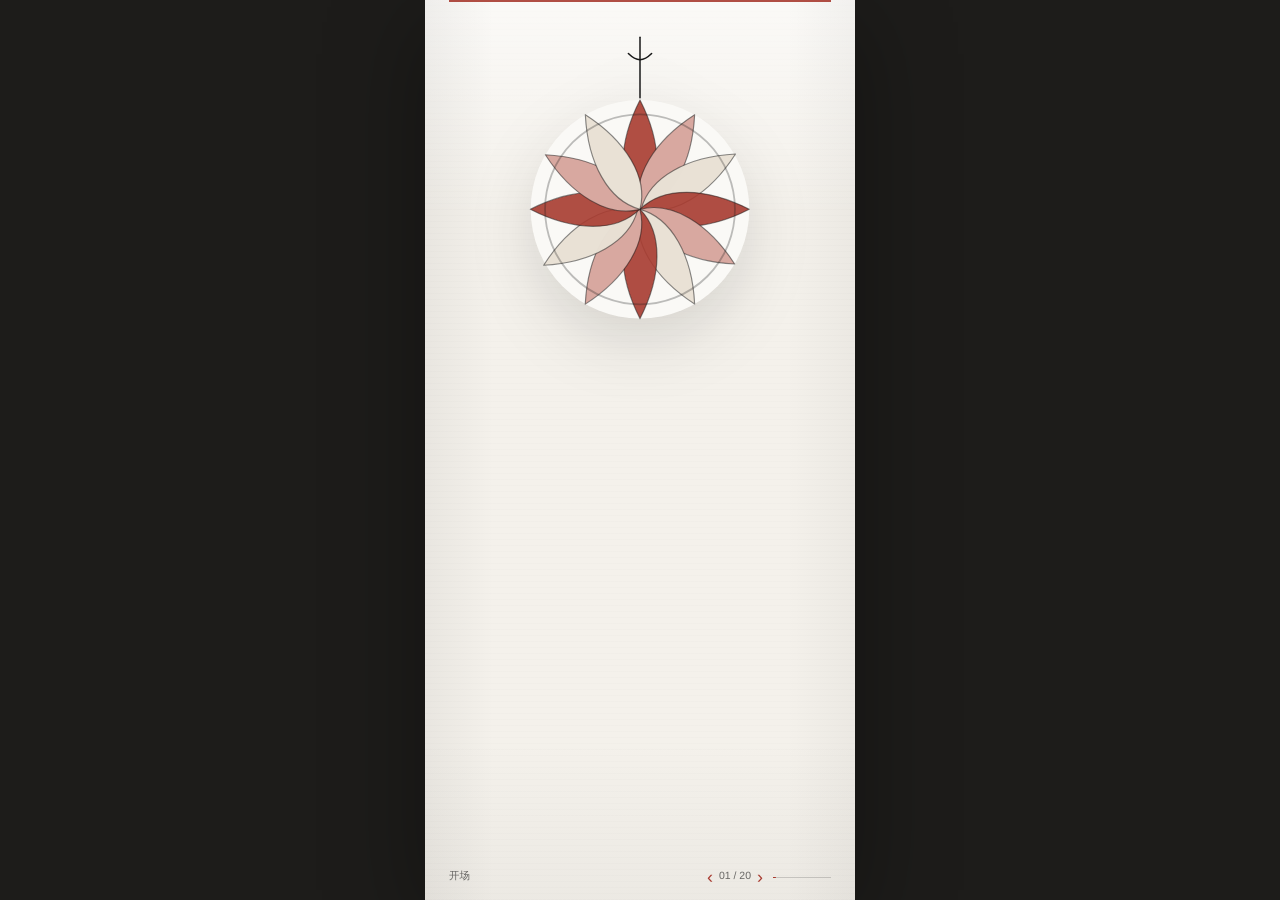
==== commit 3527205b: "Refine Taiping presentation readability flow # Conflicts: #	taiping-mobile-presentation/README.md #	" ====
--- a/taiping-mobile-presentation/index.html
+++ b/taiping-mobile-presentation/index.html
@@ -110,6 +110,35 @@
         <circle cx="41" cy="24" r="11"></circle>
         <path d="M41 13v22M30 24h22M33 16l16 16M49 16 33 32"></path>
         <path d="M11 55c10 6 23 8 35 4 6-2 10-7 12-14l2-7M19 53V36c0-4 6-4 6 0v13M25 49V28c0-4 6-4 6 0v19M31 47V32c0-4 6-4 6 0v15"></path>
+      </symbol>
+      <symbol id="i-work" viewBox="0 0 72 72">
+        <rect x="14" y="23" width="44" height="32" rx="3"></rect>
+        <path d="M27 23v-6h18v6M14 34h44M31 42h10"></path>
+      </symbol>
+      <symbol id="i-travel" viewBox="0 0 72 72">
+        <path d="M13 52c12-20 26-29 46-32"></path>
+        <path d="M20 50h15M43 23l16-3-8 14M33 29l7 7"></path>
+        <circle cx="20" cy="50" r="4"></circle>
+        <circle cx="53" cy="22" r="4"></circle>
+      </symbol>
+      <symbol id="i-rest" viewBox="0 0 72 72">
+        <path d="M15 47h43M18 47V29M18 38h35c7 0 8 9 4 9"></path>
+        <path d="M28 34h12M48 18c-8 2-11 8-8 14 2 5 8 8 15 5-8 8-21 5-24-5-3-8 3-15 17-14Z"></path>
+      </symbol>
+      <symbol id="i-relation" viewBox="0 0 72 72">
+        <circle cx="22" cy="24" r="7"></circle>
+        <circle cx="50" cy="24" r="7"></circle>
+        <path d="M10 46c2-9 8-14 12-14s10 5 12 14M38 46c2-9 8-14 12-14s10 5 12 14"></path>
+        <path d="M22 55h28M31 49l5 6 5-6"></path>
+      </symbol>
+      <symbol id="i-daily" viewBox="0 0 72 72">
+        <rect x="18" y="22" width="32" height="28" rx="3"></rect>
+        <path d="M50 31h5v10h-5M26 36h16M26 43h9M22 16h24M24 57h20"></path>
+      </symbol>
+      <symbol id="i-random" viewBox="0 0 72 72">
+        <path d="M15 24h10c10 0 12 24 22 24h10"></path>
+        <path d="M15 48h10c10 0 12-24 22-24h10"></path>
+        <path d="m51 18 7 6-7 6M51 42l7 6-7 6"></path>
       </symbol>
     </svg>
 
@@ -158,49 +187,59 @@
               </h1>
               <p class="subtitle cover-copy-reveal">山西太平绣球当代产品与体验共创提案</p>
             </div>
+            <div class="cover-swipe-hint cover-copy-reveal" aria-hidden="true">
+              <span>左右滑动查看</span>
+              <i>‹</i>
+              <i>›</i>
+            </div>
           </div>
         </section>
 
         <section class="slide slide-overview" data-page="2" data-chapter-label="方案总览" aria-label="第02页：方案总览">
           <div class="slide-inner">
-            <p class="kicker reveal">方案结论 / 产品与体验双线并行</p>
+            <p class="kicker reveal">阅读地图 / 四个问题</p>
             <h2 class="page-title reveal" style="--d: 60ms">
-              <span>本次提案，</span>
-              <span>聚焦</span>
-              <span>三件事</span>
-            </h2>
-            <div class="overview-list reveal" style="--d: 150ms">
-              <article>
-                <svg class="line-icon" aria-hidden="true"><use href="#i-ball-addon"></use></svg>
-                <strong>绣球本身</strong>
-                <span>建立可延展的产品关系</span>
-              </article>
-              <article>
-                <svg class="line-icon" aria-hidden="true"><use href="#i-hand-choice"></use></svg>
-                <strong>购买过程</strong>
-                <span>把选择变成轻参与</span>
-              </article>
-              <article>
-                <svg class="line-icon" aria-hidden="true"><use href="#i-card-light"></use></svg>
-                <strong>绣球小卡</strong>
-                <span>延续这一颗的纹样与祝福</span>
+              <span>看完这套方案，</span>
+              <span>应该能回答</span>
+              <span>四件事</span>
+            </h2>
+            <div class="question-list reveal" style="--d: 150ms">
+              <article>
+                <em>01</em>
+                <strong>为什么值得重新做</strong>
+                <span>先守住传统识别，再找到今天的理由</span>
+              </article>
+              <article>
+                <em>02</em>
+                <strong>绣球本身怎么玩</strong>
+                <span>球不变，关系、配件和系列可以变</span>
+              </article>
+              <article>
+                <em>03</em>
+                <strong>怎么买得更有意思</strong>
+                <span>从挑产品，变成一次轻参与</span>
+              </article>
+              <article>
+                <em>04</em>
+                <strong>买完以后留下些什么</strong>
+                <span>留下绣球、纹样小卡和一句自己的祝福</span>
               </article>
             </div>
             <p class="bottom-thesis reveal" style="--d: 320ms">
-              从一颗产品出发<br>串联选择、参与与后续故事
+              整套只回答四件事<br>为什么做<br>怎么玩<br>怎么买<br>留下什么
             </p>
           </div>
         </section>
 
-        <section class="slide chapter-slide" data-page="3" data-chapter-label="01 为什么要做" aria-label="第03页：为什么要做">
+        <section class="slide chapter-slide" data-page="3" data-chapter-label="01 为什么值得重新做" aria-label="第03页：为什么值得重新做">
           <div class="slide-inner">
             <div class="chapter-marker reveal">
               <span>01</span>
-              <strong>为什么要做</strong>
+              <strong>为什么值得重新做</strong>
             </div>
             <h2 class="page-title reveal" style="--d: 90ms">
-              <span>让太平绣球</span>
-              <span>从展示走进当代生活</span>
+              <span>它不只适合展示，</span>
+              <span>也可以进入今天的生活</span>
             </h2>
             <div class="simple-flow reveal" style="--d: 180ms" aria-label="传统技艺到进入生活">
               <span>传统技艺</span>
@@ -214,12 +253,12 @@
                 <img src="assets/images/创造营_项目文件.jpg" alt="创造营项目文件资料截图" loading="lazy" decoding="async">
                 <span class="image-placeholder" aria-hidden="true"><strong>待补图片</strong><small>项目计划书截图</small></span>
               </figure>
-              <p>本次共创关注的不只是展示价值，也希望形成今天愿意选择、使用和购买的产品</p>
-            </div>
-          </div>
-        </section>
-
-        <section class="slide" data-page="4" data-chapter-label="01 为什么要做" aria-label="第04页：建议保留的四个核心">
+              <p>重新做的目的，是让更多人愿意选择、使用并把它带回生活里</p>
+            </div>
+          </div>
+        </section>
+
+        <section class="slide" data-page="4" data-chapter-label="01 为什么值得重新做" aria-label="第04页：建议保留的四个核心">
           <div class="slide-inner">
             <p class="kicker reveal">设计边界 / 先守住识别</p>
             <h2 class="page-title compact-title reveal" style="--d: 60ms">建议保留的四个核心</h2>
@@ -252,7 +291,7 @@
           </div>
         </section>
 
-        <section class="slide case-page" data-page="5" data-chapter-label="01 为什么要做" aria-label="第05页：案例带来的启发">
+        <section class="slide case-page" data-page="5" data-chapter-label="01 为什么值得重新做" aria-label="第05页：案例带来的启发">
           <div class="slide-inner">
             <p class="kicker reveal">案例依据 / 市场启发</p>
             <h2 class="page-title compact-title reveal" style="--d: 60ms">
@@ -288,12 +327,12 @@
           </div>
         </section>
 
-        <section class="slide insight-page" data-page="6" data-chapter-label="01 为什么要做" aria-label="第06页：真正的问题">
+        <section class="slide insight-page" data-page="6" data-chapter-label="01 为什么值得重新做" aria-label="第06页：真正的问题">
           <div class="slide-inner">
             <p class="kicker reveal">机会判断 / 现有赠礼缺口</p>
             <h2 class="page-title reveal" style="--d: 60ms">
-              <span>机会不在补充文化</span>
-              <span>而在创造选择理由</span>
+              <span>我们的区别，</span>
+              <span>是给出选择理由</span>
             </h2>
             <div class="insight-list reveal" style="--d: 150ms">
               <article>
@@ -367,7 +406,7 @@
               <article>
                 <svg class="line-icon" aria-hidden="true"><use href="#i-flat"></use></svg>
                 <strong>平面件</strong>
-                <span>贴合球面：耳、爪、佛手、花瓣</span>
+                <span>贴合球面：耳、爪、花瓣、角</span>
               </article>
               <article>
                 <svg class="line-icon" aria-hidden="true"><use href="#i-half"></use></svg>
@@ -390,246 +429,258 @@
           </div>
         </section>
 
-        <section class="slide" data-page="9" data-chapter-label="02 绣球本身怎么玩" aria-label="第09页：山西文化怎么放">
-          <div class="slide-inner">
-            <p class="kicker reveal">转译方法 / 文化进入造型关系</p>
+        <section class="slide compare-page" data-page="9" data-chapter-label="02 绣球本身怎么玩" aria-label="第09页：先有意义再有造型">
+          <div class="slide-inner">
+            <p class="kicker reveal">系列原则 / 先想清为什么</p>
+            <h2 class="page-title compact-title reveal" style="--d: 60ms">
+              <span>做系列，</span>
+              <span>不能先有产品再补故事</span>
+            </h2>
+            <div class="compare-flow reveal" style="--d: 120ms">
+              <article class="wrong">
+                <em>× 现在容易出现的方式</em>
+                <h3>先有一颗球，<br>再贴一个名字</h3>
+                <p>已经有一颗绣球</p>
+                <i></i>
+                <p>给它一个星座名字</p>
+                <i></i>
+                <p>最后补一句寓意</p>
+                <small>容易变成给现有产品贴标签</small>
+              </article>
+              <article class="right">
+                <em>✓ 我们希望的方式</em>
+                <h3>先想清楚，<br>这套要说什么</h3>
+                <p>先想这套系列要说什么</p>
+                <i></i>
+                <p>再找最合适的造型</p>
+                <i></i>
+                <p>最后决定颜色和配件</p>
+                <small>每一款从一开始就有理由</small>
+              </article>
+            </div>
+            <p class="single-line reveal" style="--d: 340ms">先想“为什么做”，再想“长什么样”</p>
+          </div>
+        </section>
+
+        <section class="slide twelve-page" data-page="10" data-chapter-label="02 绣球本身怎么玩" aria-label="第10页：十二只是一个框架">
+          <div class="slide-inner">
+            <p class="kicker reveal">扩展框架 / 十二不是单一答案</p>
+            <h2 class="page-title compact-title reveal" style="--d: 60ms">
+              <span>同样是“十二”，</span>
+              <span>可以讲完全不同的故事</span>
+            </h2>
+            <div class="twelve-grid reveal" style="--d: 150ms">
+              <article>
+                <svg class="theme-icon" viewBox="0 0 72 72" aria-hidden="true"><circle class="theme-ring" cx="36" cy="36" r="32"></circle><circle class="theme-ball" cx="36" cy="42" r="15"></circle><path class="theme-seam" d="M36 27v30M21 42h30M25 31l22 22M47 31 25 53"></path><path class="theme-modifier" d="M25 31 18 10l18 14M47 31l8-21 3 23"></path></svg>
+                <strong>十二生肖</strong>
+                <p>用户一看就知道“我属什么”</p>
+                <span>耳朵 / 角 / 尾巴 / 动作</span>
+              </article>
+              <article>
+                <svg class="theme-icon" viewBox="0 0 72 72" aria-hidden="true"><circle class="theme-ring" cx="36" cy="36" r="32"></circle><circle class="theme-ball" cx="36" cy="39" r="15"></circle><path class="theme-seam" d="M36 24v30M21 39h30M25 28l22 22M47 28 25 50"></path><path class="theme-modifier" d="m12 48 12-22 16 8 17-19M12 48l28-14M24 26l33-11"></path><circle class="theme-dot" cx="12" cy="48" r="2.7"></circle><circle class="theme-dot" cx="24" cy="26" r="2.7"></circle><circle class="theme-dot" cx="40" cy="34" r="2.7"></circle><circle class="theme-dot" cx="57" cy="15" r="2.7"></circle></svg>
+                <strong>十二星座</strong>
+                <p>用户一看就知道“我是什么星座”</p>
+                <span>白羊角 / 巨蟹钳 / 狮子鬃毛</span>
+              </article>
+              <article>
+                <svg class="theme-icon" viewBox="0 0 72 72" aria-hidden="true"><circle class="theme-ring" cx="36" cy="36" r="32"></circle><circle class="theme-ball" cx="32" cy="35" r="15"></circle><path class="theme-seam" d="M32 20v30M17 35h30M21 24l22 22M43 24 21 46"></path><path class="theme-modifier" d="M24 51 18 63M40 51l9 12M13 63h11M48 63h11M50 27h12M58 22l6 5-6 5"></path></svg>
+                <strong>十二种小太平</strong>
+                <p>不是身份，而是今天最想顺一点的小事</p>
+                <span>准时下班 / 睡个好觉 / 消息有回音</span>
+              </article>
+            </div>
+            <p class="single-line reveal" style="--d: 330ms">“十二”只是框架，真正重要的是每套为什么值得做</p>
+          </div>
+        </section>
+
+        <section class="slide small-wish-page" data-page="11" data-chapter-label="02 绣球本身怎么玩" aria-label="第11页：小太平愿望">
+          <div class="slide-inner">
+            <p class="kicker reveal">小太平 / 把祝福说具体</p>
+            <h2 class="page-title compact-title reveal" style="--d: 60ms">
+              <span>祝福不用很大，</span>
+              <span>今天顺一点就好</span>
+            </h2>
+            <div class="wish-compare reveal" style="--d: 130ms">
+              <span>传统祝福</span>
+              <strong>平安顺遂</strong>
+              <i></i>
+              <span>今天的小愿望</span>
+            </div>
+            <div class="wish-groups reveal" style="--d: 220ms">
+              <article><svg class="mini-icon" aria-hidden="true"><use href="#i-work"></use></svg><strong>工作</strong><span>准时下班 / 方案一次过</span></article>
+              <article><svg class="mini-icon" aria-hidden="true"><use href="#i-travel"></use></svg><strong>出行</strong><span>一路顺畅 / 今天别下雨</span></article>
+              <article><svg class="mini-icon" aria-hidden="true"><use href="#i-rest"></use></svg><strong>休息</strong><span>睡个好觉 / 早点回家</span></article>
+              <article><svg class="mini-icon" aria-hidden="true"><use href="#i-relation"></use></svg><strong>关系</strong><span>想见的人见得到 / 消息有回音</span></article>
+              <article><svg class="mini-icon" aria-hidden="true"><use href="#i-daily"></use></svg><strong>日常</strong><span>手机一直有电 / 少点烦心事</span></article>
+            </div>
+            <p class="single-line reveal" style="--d: 360ms">“准时下班”也是今天的太平</p>
+          </div>
+        </section>
+
+        <section class="slide slogan-page" data-page="12" data-chapter-label="02 绣球本身怎么玩" aria-label="第12页：小愿望传播句">
+          <div class="slide-inner">
+            <p class="kicker reveal">传播记忆 / 小愿望更容易被说出来</p>
             <h2 class="page-title reveal" style="--d: 60ms">
-              <span>山西元素</span>
-              <span>变成与球相连的画面</span>
-            </h2>
-            <div class="sketch-grid reveal" style="--d: 150ms">
-              <article>
-                <svg viewBox="0 0 120 82" aria-hidden="true"><circle class="culture-ball" cx="72" cy="36" r="19"></circle><path class="culture-seam" d="M72 17v38M53 36h38M59 23l26 26M85 23 59 49"></path><path class="culture-figure" d="M14 60c22 13 48 14 70 2 7-4 12-10 13-19M26 57V40c0-7 10-7 10 0v13M36 53V32c0-7 10-7 10 0v20M46 52V37c0-7 10-7 10 0v15"></path></svg>
-                <strong>佛手托太平</strong>
-                <p>佛手只负责承托，绣球仍是主体</p>
-              </article>
-              <article>
-                <svg viewBox="0 0 120 82" aria-hidden="true"><path class="culture-figure" d="M12 25h96M19 25l13-12h56l13 12M27 26v12M43 26v8M59 26v12M75 26v8M91 26v12"></path><path class="culture-link" d="M74 25v13"></path><circle class="culture-ball" cx="74" cy="55" r="17"></circle><path class="culture-seam" d="M74 38v34M57 55h34M62 43l24 24M86 43 62 67"></path></svg>
-                <strong>檐下月</strong>
-                <p>用屋檐建立场景，让绣球成为一轮月</p>
-              </article>
-              <article>
-                <svg viewBox="0 0 120 82" aria-hidden="true"><circle class="culture-ball" cx="38" cy="39" r="19"></circle><path class="culture-seam" d="M38 20v38M19 39h38M25 26l26 26M51 26 25 52"></path><path class="culture-link" d="M57 39h14"></path><path class="culture-figure" d="M84 25v9M73 43c6-12 16-12 22 0M69 51c10-11 20-11 30 0M66 58h36"></path><circle class="culture-bead" cx="84" cy="22" r="4"></circle></svg>
-                <strong>佛意垂饰</strong>
-                <p>将莲与盘长结转成可连接的小型配件</p>
-              </article>
-            </div>
-            <p class="single-line reveal" style="--d: 340ms">结论：文化元素不单独陈列，而是参与绣球的造型关系</p>
-          </div>
-        </section>
-
-        <section class="slide compare-page" data-page="10" data-chapter-label="03 系列怎么成立" aria-label="第10页：先有意义再有造型">
+              <span>别许大愿，</span>
+              <span>先许个小愿</span>
+            </h2>
+            <div class="big-slogan reveal" style="--d: 150ms">
+              <strong>今天不太平，</strong>
+              <strong>先挂个太平</strong>
+            </div>
+            <div class="slogan-examples reveal" style="--d: 260ms">
+              <span>今天准时下班</span>
+              <span>方案一次过</span>
+              <span>回家的路顺一点</span>
+              <span>今晚睡个好觉</span>
+            </div>
+            <p class="single-line reveal" style="--d: 360ms">小事顺一点，也算太平</p>
+          </div>
+        </section>
+
+        <section class="slide chapter-slide process-lead" data-page="13" data-chapter-label="03 买绣球的过程怎么玩" aria-label="第13页：进入体验部分">
           <div class="slide-inner">
             <div class="chapter-marker reveal">
               <span>03</span>
-              <strong>系列怎么成立</strong>
-            </div>
-            <div class="compare-flow reveal" style="--d: 120ms">
-              <article class="wrong">
-                <em>容易出现</em>
-                <h3>先有产品，<br>再补主题</h3>
-                <p>现成绣球</p>
-                <i></i>
-                <p>说它属于某个星座</p>
-                <i></i>
-                <p>最后补一句寓意</p>
-              </article>
-              <article class="right">
-                <em>建议采用</em>
-                <h3>先定表达，<br>再形成造型</h3>
-                <p>先确定想表达什么</p>
-                <i></i>
-                <p>找到对应视觉特征</p>
-                <i></i>
-                <p>再决定配件和组合</p>
-              </article>
-            </div>
-            <p class="single-line reveal" style="--d: 340ms">让每一款的意义、特征与造型从一开始就对应</p>
-          </div>
-        </section>
-
-        <section class="slide twelve-page" data-page="11" data-chapter-label="03 系列怎么成立" aria-label="第11页：十二只是一个框架">
-          <div class="slide-inner">
-            <p class="kicker reveal">扩展框架 / 一套母题持续生长</p>
+              <strong>买绣球的过程怎么更有意思</strong>
+            </div>
+            <h2 class="page-title compact-title reveal" style="--d: 90ms">
+              <span>不只改“球”，</span>
+              <span>也改买到它的过程</span>
+            </h2>
+            <p class="chapter-sub reveal" style="--d: 160ms">让用户从“挑一个产品”，变成“得到一颗和自己有关的太平”</p>
+            <div class="bridge-flow reveal" style="--d: 250ms" aria-label="从产品到人再到自己的结果">
+              <article><svg class="line-icon" aria-hidden="true"><use href="#i-ball"></use></svg><strong>产品</strong></article>
+              <i></i>
+              <article><svg class="line-icon" aria-hidden="true"><use href="#i-chat"></use></svg><strong>人</strong></article>
+              <i></i>
+              <article><svg class="line-icon" aria-hidden="true"><use href="#i-card-light"></use></svg><strong>自己的结果</strong></article>
+            </div>
+          </div>
+        </section>
+
+        <section class="slide learning-page" data-page="14" data-chapter-label="03 买绣球的过程怎么玩" aria-label="第14页：体验研究A">
+          <div class="slide-inner">
+            <p class="kicker reveal">我们从这些体验里，学到了什么 / 一</p>
             <h2 class="page-title compact-title reveal" style="--d: 60ms">
-              <span>“十二”不是限制</span>
-              <span>而是持续扩展的方法</span>
-            </h2>
-            <div class="twelve-grid reveal" style="--d: 150ms">
-              <article>
-                <svg class="theme-icon" viewBox="0 0 72 72" aria-hidden="true"><circle class="theme-ring" cx="36" cy="36" r="32"></circle><circle class="theme-ball" cx="36" cy="42" r="15"></circle><path class="theme-seam" d="M36 27v30M21 42h30M25 31l22 22M47 31 25 53"></path><path class="theme-modifier" d="M25 31 18 10l18 14M47 31l8-21 3 23"></path></svg>
-                <strong>十二生肖</strong>
-                <p>动物的耳、角、爪、尾、动作</p>
-                <span>兔耳 / 虎爪 / 猴子趴住</span>
-              </article>
-              <article>
-                <svg class="theme-icon" viewBox="0 0 72 72" aria-hidden="true"><circle class="theme-ring" cx="36" cy="36" r="32"></circle><circle class="theme-ball" cx="36" cy="39" r="15"></circle><path class="theme-seam" d="M36 24v30M21 39h30M25 28l22 22M47 28 25 50"></path><path class="theme-modifier" d="m12 48 12-22 16 8 17-19M12 48l28-14M24 26l33-11"></path><circle class="theme-dot" cx="12" cy="48" r="2.7"></circle><circle class="theme-dot" cx="24" cy="26" r="2.7"></circle><circle class="theme-dot" cx="40" cy="34" r="2.7"></circle><circle class="theme-dot" cx="57" cy="15" r="2.7"></circle></svg>
-                <strong>十二星座</strong>
-                <p>最容易认出的星座特征</p>
-                <span>白羊角 / 巨蟹钳 / 天蝎尾</span>
-              </article>
-              <article>
-                <svg class="theme-icon" viewBox="0 0 72 72" aria-hidden="true"><circle class="theme-ring" cx="36" cy="36" r="32"></circle><circle class="theme-ball" cx="32" cy="35" r="15"></circle><path class="theme-seam" d="M32 20v30M17 35h30M21 24l22 22M43 24 21 46"></path><path class="theme-modifier" d="M24 51 18 63M40 51l9 12M13 63h11M48 63h11M50 27h12M58 22l6 5-6 5"></path></svg>
-                <strong>十二种小太平</strong>
-                <p>今天真正想顺一点的小事</p>
-                <span>睡得着 / 赶得上 / 早点回</span>
-              </article>
-            </div>
-            <p class="single-line reveal" style="--d: 330ms">结论：先确定母题，再用十二个清晰特征形成一套系列</p>
-          </div>
-        </section>
-
-        <section class="slide formula-page" data-page="12" data-chapter-label="03 系列怎么成立" aria-label="第12页：系列的视觉原则">
-          <div class="slide-inner">
-            <p class="kicker reveal">一致性规则 / 从意义到造型</p>
+              <span>好的体验，</span>
+              <span>会让产品和“我”发生关系</span>
+            </h2>
+            <div class="learning-pair reveal" style="--d: 150ms">
+              <article>
+                <strong>气味邮局</strong>
+                <p>写下自己的话</p>
+                <i></i>
+                <p>变成气味方向</p>
+                <i></i>
+                <p>调出自己的香味</p>
+                <b>先说自己的事，再得到自己的东西</b>
+              </article>
+              <article>
+                <strong>装杯</strong>
+                <p>聊聊今天的状态</p>
+                <i></i>
+                <p>从已有酒材里组合</p>
+                <i></i>
+                <p>自己完成调制</p>
+                <b>现成材料，也能组合出个人结果</b>
+              </article>
+            </div>
+          </div>
+        </section>
+
+        <section class="slide learning-page" data-page="15" data-chapter-label="03 买绣球的过程怎么玩" aria-label="第15页：体验研究B">
+          <div class="slide-inner">
+            <p class="kicker reveal">我们从这些体验里，学到了什么 / 二</p>
             <h2 class="page-title compact-title reveal" style="--d: 60ms">
-              <span>一套公式</span>
-              <span>控制系列一致性</span>
-            </h2>
-            <div class="formula reveal" style="--d: 140ms" aria-label="系列公式">
-              <span>系列主题</span>
-              <b>+</b>
-              <span>对应特征</span>
-              <b>+</b>
-              <span>太平绣球</span>
-              <b>=</b>
-              <strong>完整一款</strong>
-            </div>
-            <div class="formula-examples reveal" style="--d: 260ms">
-              <p><span>十二生肖</span><i>+</i><span>兔耳</span><i>+</i><span>绣球</span><i>=</i><strong>兔款</strong></p>
-              <p><span>星座</span><i>+</i><span>白羊角</span><i>+</i><span>绣球</span><i>=</i><strong>白羊款</strong></p>
-              <p><span>小太平</span><i>+</i><span>跑路腿</span><i>+</i><span>绣球</span><i>=</i><strong>赶得上</strong></p>
-            </div>
-          </div>
-        </section>
-
-        <section class="slide chapter-slide process-lead" data-page="13" data-chapter-label="04 买绣球的过程怎么玩" aria-label="第13页：买绣球的过程怎么玩">
+              <span>参与感，</span>
+              <span>有时只差“最后一步”</span>
+            </h2>
+            <div class="learning-pair reveal" style="--d: 150ms">
+              <article>
+                <strong>折纸完成类体验</strong>
+                <p>想一件治愈小事</p>
+                <i></i>
+                <p>写下来或选一下</p>
+                <i></i>
+                <p>亲手折完作品</p>
+                <b>产品不直接交到手里，最后一步由用户完成</b>
+              </article>
+              <article>
+                <strong>不再纠结</strong>
+                <p>不用做复杂分析</p>
+                <i></i>
+                <p>通过一个简单动作选择</p>
+                <i></i>
+                <p>得到一个答案</p>
+                <b>不知道选什么，也可以轻松得到结果</b>
+              </article>
+            </div>
+            <p class="single-line reveal" style="--d: 340ms">我们借的是：说一点自己的事 + 选一下 + 自己完成一点</p>
+          </div>
+        </section>
+
+        <section class="slide flow-page" data-page="16" data-chapter-label="03 买绣球的过程怎么玩" aria-label="第16页：完整体验流程">
+          <div class="slide-inner">
+            <p class="kicker reveal">我们的流程 / 放到太平绣球里</p>
+            <h2 class="page-title compact-title reveal" style="--d: 60ms">
+              <span>自己的太平，</span>
+              <span>这样得到</span>
+            </h2>
+            <ol class="full-process reveal" style="--d: 150ms">
+              <li><em>01</em><strong>先说今天想让什么顺一点</strong><span>最近总是加班</span></li>
+              <li><em>02</em><strong>给出 2-3 个“小太平”</strong><span>准时下班 / 少点烦心事 / 早点回家</span></li>
+              <li><em>03</em><strong>选一颗喜欢的绣球</strong><span>看颜色、纹样和大小</span></li>
+              <li><em>04</em><strong>选一个对应小配件</strong><span>生肖 / 星座 / 小太平系列</span></li>
+              <li><em>05</em><strong>自己完成最后一步</strong><span>扣上 / 吸上 / 挂上</span></li>
+              <li><em>06</em><strong>得到一张对应小卡</strong><span>纹样和祝福一起留下</span></li>
+              <li><em>07</em><strong>把这一颗“太平”带走</strong><span>1-3 分钟，足够产生一次记忆</span></li>
+            </ol>
+          </div>
+        </section>
+
+        <section class="slide choice-page" data-page="17" data-chapter-label="03 买绣球的过程怎么玩" aria-label="第17页：表达需求和随机选择">
+          <div class="slide-inner">
+            <p class="kicker reveal">入口问题 / 不做复杂问卷</p>
+            <h2 class="page-title compact-title reveal" style="--d: 60ms">
+              <span>今天，</span>
+              <span>你最想哪件事顺一点？</span>
+            </h2>
+            <div class="recipient-switch reveal" style="--d: 140ms">
+              <button type="button" data-no-slide>给自己<br><span>问我现在想要什么</span></button>
+              <button type="button" data-no-slide>送别人<br><span>问我想祝他什么</span></button>
+            </div>
+            <div class="wish-buttons reveal" style="--d: 230ms">
+              <button type="button" data-no-slide>准时下班</button>
+              <button type="button" data-no-slide>睡个好觉</button>
+              <button type="button" data-no-slide>一路顺畅</button>
+              <button type="button" data-no-slide>想见的人见得到</button>
+              <button type="button" data-no-slide>消息有回音</button>
+              <button type="button" data-no-slide>少点烦心事</button>
+            </div>
+            <button class="random-wish" id="randomWish" type="button" data-no-slide>不知道，随便来一个</button>
+            <p class="random-result" id="randomWishResult" aria-live="polite">比如：今天别下雨</p>
+            <p class="single-line reveal" style="--d: 360ms">不是测你是谁，只问今天想让什么顺一点</p>
+          </div>
+        </section>
+
+        <section class="slide light-page" data-page="18" data-chapter-label="04 买完以后还能留下什么" aria-label="第18页：透光小卡">
           <div class="slide-inner">
             <div class="chapter-marker reveal">
               <span>04</span>
-              <strong>购买过程为什么值得设计</strong>
-            </div>
-            <p class="chapter-sub reveal" style="--d: 90ms">体验不是附加环节，而是把产品价值讲清楚</p>
-            <div class="experience-value reveal" style="--d: 180ms" aria-label="购买体验的三项价值">
-              <article><em>01</em><div><strong>更容易理解</strong><p>先从一句当下愿望进入，不要求用户先懂工艺</p></div></article>
-              <article><em>02</em><div><strong>更愿意参与</strong><p>自己选择并完成最后一下，让产品更有归属</p></div></article>
-              <article><em>03</em><div><strong>更方便传播</strong><p>产品、纹样卡与祝福共同形成可讲述的故事</p></div></article>
-            </div>
-            <p class="value-conclusion reveal" style="--d: 340ms">把“看一看”推进到“选一颗、做一下、记得住”</p>
-          </div>
-        </section>
-
-        <section class="slide flow-page" data-page="14" data-chapter-label="04 买绣球的过程怎么玩" aria-label="第14页：完整体验流程">
-          <div class="slide-inner">
-            <p class="kicker reveal">落地路径 / 每一步都有输入与结果</p>
-            <h2 class="page-title compact-title reveal" style="--d: 60ms">
-              <span>一条现场可执行的</span>
-              <span>1-3 分钟路径</span>
-            </h2>
-            <ol class="clear-flow reveal" style="--d: 150ms">
-              <li><em>01</em><svg class="mini-icon" aria-hidden="true"><use href="#i-chat"></use></svg><div><strong>表达需求</strong><p class="flow-io"><span>输入</span>给谁 / 想祝什么</p><p class="flow-io"><span>得到</span>一句具体祝愿</p></div></li>
-              <li><em>02</em><svg class="mini-icon" aria-hidden="true"><use href="#i-ball-addon"></use></svg><div><strong>确认组合</strong><p class="flow-io"><span>输入</span>系列 / 配件 / 挂扣</p><p class="flow-io"><span>得到</span>一套合理搭配</p></div></li>
-              <li><em>03</em><svg class="mini-icon" aria-hidden="true"><use href="#i-hand"></use></svg><div><strong>亲手完成</strong><p class="flow-io"><span>输入</span>最后一个连接动作</p><p class="flow-io"><span>得到</span>清晰参与记忆</p></div></li>
-              <li><em>04</em><svg class="mini-icon" aria-hidden="true"><use href="#i-card-light"></use></svg><div><strong>带走故事</strong><p class="flow-io"><span>输入</span>所选绣球的纹样</p><p class="flow-io"><span>得到</span>产品 + 纹样卡 + 祝福</p></div></li>
-            </ol>
-            <p class="time-note reveal" style="--d: 360ms">现场只做选择与最后连接，不增加复杂测试和长时间手作</p>
-          </div>
-        </section>
-
-        <section class="slide choice-page" data-page="15" data-chapter-label="04 买绣球的过程怎么玩" aria-label="第15页：先选我现在想要什么">
-          <div class="slide-inner">
-            <p class="kicker reveal">体验输入 / 先确定对象</p>
-            <div class="journey-step-tag reveal" style="--d: 40ms"><em>体验 01</em><span>表达需求</span></div>
-            <h2 class="page-title reveal" style="--d: 60ms">
-              <span>第一步，先确定</span>
-              <span>这颗球送给谁</span>
-            </h2>
-            <div class="recipient-logic reveal" style="--d: 150ms">
-              <div class="recipient-options">
-                <article><em>对象 01</em><strong>给自己</strong><p>我现在想要什么</p></article>
-                <article><em>对象 02</em><strong>送别人</strong><p>我想祝他什么</p></article>
-              </div>
-              <div class="recipient-merge" aria-hidden="true"><span></span><b>再选一句</b><span></span></div>
-              <div class="wish-decision">
-                <em>共同输出</em>
-                <strong>一句具体祝愿</strong>
-                <div class="wish-examples"><span>顺一点</span><span>睡好一点</span><span>早点回</span><span>见得到</span></div>
-              </div>
-            </div>
-            <p class="single-line reveal" style="--d: 330ms">先确定对象，再用祝愿选球</p>
-          </div>
-        </section>
-
-        <section class="slide combo-page" data-page="16" data-chapter-label="04 买绣球的过程怎么玩" aria-label="第16页：再选这一颗长什么样">
-          <div class="slide-inner">
-            <p class="kicker reveal">组合规则 / 有边界的选择</p>
-            <div class="journey-step-tag reveal" style="--d: 40ms"><em>体验 02</em><span>确认组合</span></div>
-            <h2 class="page-title reveal" style="--d: 60ms">
-              <span>在建议搭配中</span>
-              <span>选出这一颗</span>
-            </h2>
-            <div class="combo-diagram reveal" data-motion="combo" style="--d: 150ms" aria-label="球、系列小配件与流苏挂扣组合成我的这一颗">
-              <article class="combo-part"><svg class="line-icon" aria-hidden="true"><use href="#i-ball"></use></svg><span>球</span></article>
-              <b class="combo-plus">+</b>
-              <article class="combo-part"><svg class="line-icon" aria-hidden="true"><use href="#i-ball-addon"></use></svg><span>系列小配件</span></article>
-              <b class="combo-plus">+</b>
-              <article class="combo-part"><svg class="line-icon" aria-hidden="true"><use href="#i-hook"></use></svg><span>流苏 / 挂扣</span></article>
-              <i class="combo-connector"></i>
-              <div class="combo-result"><svg class="result-product" aria-hidden="true"><use href="#i-complete-ball"></use></svg><div><em>组合结果</em><strong>我的这一颗</strong></div></div>
-            </div>
-            <p class="single-line reveal" style="--d: 330ms">用户在设计好的组合中选择，既有参与感，也能保持系列一致</p>
-          </div>
-        </section>
-
-        <section class="slide action-page" data-page="17" data-chapter-label="04 买绣球的过程怎么玩" aria-label="第17页：最后一下由用户完成">
-          <div class="slide-inner">
-            <p class="kicker reveal">参与动作 / 最后一个连接</p>
-            <div class="journey-step-tag reveal" style="--d: 40ms"><em>体验 03</em><span>亲手完成</span></div>
-            <h2 class="page-title reveal" style="--d: 60ms">
-              <span>亲手装上</span>
-              <span>最后一个连接</span>
-            </h2>
-            <div class="action-visual reveal" data-motion="action" style="--d: 150ms">
-              <svg viewBox="0 0 260 260" aria-hidden="true">
-                <g class="action-ball">
-                  <circle class="soft-circle" cx="136" cy="118" r="54"></circle>
-                  <path class="action-ball-seam" d="M136 64v108M82 118h108M98 80l76 76M174 80l-76 76"></path>
-                  <path class="action-ball-seam" d="M112 70c14 24 14 72 0 96M160 70c-14 24-14 72 0 96"></path>
-                  <circle class="action-port" cx="136" cy="172" r="4"></circle>
-                </g>
-                <g class="action-hand">
-                  <path d="M82 178c38 30 92 31 129 0"></path>
-                  <path d="M93 171V97c0-13 19-13 19 0v54"></path>
-                  <path d="M112 151V72c0-13 19-13 19 0v75"></path>
-                  <path d="M131 148V86c0-13 19-13 19 0v62"></path>
-                  <path d="M150 152v-43c0-13 19-13 19 0v50"></path>
-                </g>
-                <g class="action-connector">
-                  <circle class="accent-stroke connector-ring" cx="136" cy="178" r="6"></circle>
-                  <path class="accent-stroke" d="M136 184v27M118 212h36M126 227h20"></path>
-                </g>
-                <g class="action-confirm">
-                  <circle cx="136" cy="175" r="16"></circle>
-                  <path d="M136 151v-8M160 175h8M112 175h-8M153 158l6-6M119 158l-6-6"></path>
-                </g>
-              </svg>
-              <span class="action-status">连接完成</span>
-            </div>
-            <p class="single-line reveal" style="--d: 330ms">只保留一个能成功完成的动作，把参与感落在结果上</p>
-          </div>
-        </section>
-
-        <section class="slide light-page" data-page="18" data-chapter-label="05 买完以后还能留下什么" aria-label="第18页：透光小卡">
-          <div class="slide-inner">
-            <div class="chapter-marker reveal">
-              <span>05</span>
-              <strong>带走之后，故事继续</strong>
-            </div>
-            <div class="journey-step-tag reveal" style="--d: 50ms"><em>体验 04</em><span>带走故事</span></div>
+              <strong>买完以后还能留下什么</strong>
+            </div>
             <h2 class="page-title compact-title reveal" style="--d: 90ms">
-              把这一颗的纹样与祝福<br>一起带走
-            </h2>
-            <div class="light-demo reveal" style="--d: 170ms">
+              <span>刚才选的内容，</span>
+              <span>最后会进入这张卡</span>
+            </h2>
+            <div class="card-source reveal" style="--d: 160ms">
+              <span>用户选择</span>
+              <strong>准时下班</strong>
+              <i></i>
+              <span>进入小卡</span>
+            </div>
+            <div class="light-demo compact-light reveal" style="--d: 230ms">
               <div class="light-card" id="lightCard" data-no-slide>
                 <span class="card-label normal">普通状态</span>
                 <span class="card-label lit">光照以后</span>
@@ -643,72 +694,68 @@
                   </g>
                 </svg>
               </div>
-              <button class="light-control" type="button" id="lightToggle" aria-pressed="false">照亮</button>
-            </div>
-            <p class="single-line reveal" style="--d: 330ms">卡片纹样来自所选绣球，让产品与故事保持对应</p>
-          </div>
-        </section>
-
-        <section class="slide story-page" data-page="19" data-chapter-label="05 买完以后还能留下什么" aria-label="第19页：这张卡还能装什么">
-          <div class="slide-inner">
-            <p class="kicker reveal">内容层级 / 三种阅读深度</p>
+              <button class="light-control" type="button" id="lightToggle" aria-pressed="false">透光看纹样</button>
+            </div>
+            <p class="single-line reveal" style="--d: 360ms">正面留纹样，背面留一句今天的祝福</p>
+          </div>
+        </section>
+
+        <section class="slide story-page" data-page="19" data-chapter-label="04 买完以后还能留下什么" aria-label="第19页：这张卡还能装什么">
+          <div class="slide-inner">
+            <p class="kicker reveal">带走内容 / 不只是说明书</p>
             <h2 class="page-title reveal" style="--d: 60ms">
               <span>这张卡，</span>
-              <span>可以承接三层内容</span>
+              <span>可以留下三种话</span>
             </h2>
             <div class="story-levels reveal" style="--d: 150ms">
               <article>
                 <strong>固定款</strong>
-                <span>一句固定祝福</span>
+                <span>今天顺一点</span>
               </article>
               <article>
                 <strong>系列款</strong>
-                <span>对应生肖 / 星座 / 小太平</span>
-              </article>
-              <article>
-                <strong>定制款</strong>
-                <span>送人时加入一句自己的话</span>
+                <span>对应生肖、星座或小太平</span>
+              </article>
+              <article>
+                <strong>送人款</strong>
+                <span>允许加一句自己的话</span>
               </article>
             </div>
             <div class="quote-stack reveal" style="--d: 300ms">
-              <p>“小事顺一点，也算太平”</p>
+              <p>“今天准时下班”</p>
               <p>“今天早点回”</p>
               <p>“第一次去新的城市，也要平平安安”</p>
             </div>
-          </div>
-        </section>
-
-        <section class="slide final-page" data-page="20" data-chapter-label="05 买完以后还能留下什么" aria-label="第20页：整套方案收束">
-          <div class="slide-inner">
-            <p class="kicker reveal">方案闭环 / 从产品到传播</p>
+            <p class="single-line reveal" style="--d: 390ms">小卡让这颗绣球有了可以被记住的理由</p>
+          </div>
+        </section>
+
+        <section class="slide final-page" data-page="20" data-chapter-label="04 买完以后还能留下什么" aria-label="第20页：整套方案收束">
+          <div class="slide-inner">
+            <p class="kicker reveal">最终收束 / 一张图看懂方案</p>
             <h2 class="page-title reveal" style="--d: 60ms">
-              <span>这不是三个单品，</span>
-              <span>而是一套完整体验</span>
-            </h2>
-            <div class="system-map reveal" style="--d: 150ms">
-              <div class="system-center">
-                <svg class="big-ball" aria-hidden="true"><use href="#i-ball"></use></svg>
-                <strong>太平绣球</strong>
-              </div>
-              <article class="sys-a"><span>小配件</span><p>让球有变化</p></article>
-              <article class="sys-b"><span>购买体验</span><p>让选择更有参与感</p></article>
-              <article class="sys-c"><span>透光小卡</span><p>留下纹样与祝福</p></article>
+              <span>我们不是只想做</span>
+              <span>一款新绣球</span>
+            </h2>
+            <div class="closing-map reveal" style="--d: 150ms">
+              <article><em>①</em><strong>产品</strong><p>原来的太平绣球 + 轻量可替换的小配件</p></article>
+              <article><em>②</em><strong>体验</strong><p>说一句 → 选一下 → 自己完成最后一步</p></article>
+              <article><em>③</em><strong>带走</strong><p>绣球 + 透光小卡 + 一句属于自己的祝福</p></article>
             </div>
             <p class="final-thesis reveal" style="--d: 320ms">
-              不增加绣球的理解负担，<br>只增加喜欢、选择与带走它的理由
+              让“太平”<br>从一个传统祝福<br>变成今天真正想带走的一件小事
             </p>
-            <div class="next-step reveal" style="--d: 410ms">
-              <strong>下一步</strong>
-              <span>产品小样 + 体验流程 + 透光卡</span>
-              <p>建议先完成一套样机，再共同判断最适合继续发展的方向</p>
-            </div>
           </div>
         </section>
       </main>
 
       <footer class="deck-footer" aria-label="页面进度">
         <span class="chapter-label" id="chapterLabel">开场</span>
-        <span class="page-count" id="pageCount">01 / 20</span>
+        <span class="footer-pager" aria-hidden="true">
+          <span class="footer-arrow">‹</span>
+          <span class="page-count" id="pageCount">01 / 20</span>
+          <span class="footer-arrow">›</span>
+        </span>
         <span class="progress-track" aria-hidden="true">
           <span class="progress-bar" id="progressBar"></span>
         </span>
--- a/taiping-mobile-presentation/styles.css
+++ b/taiping-mobile-presentation/styles.css
@@ -4,7 +4,7 @@
   --淡米: #EEE9DF;
   --炭黑: #171717;
   --深灰: #2C2A27;
-  --中灰: #878178;
+  --中灰: #77736D;
   --浅灰: #D9D2C6;
   --太平朱: #A83B30;
   --paper: var(--纸白);
@@ -842,7 +842,7 @@
 }
 
 .compare-flow .wrong {
-  color: rgba(23, 23, 23, .48);
+  color: var(--muted);
   background: rgba(23, 23, 23, .035);
 }
 
@@ -2729,3 +2729,727 @@
     transform: none !important;
   }
 }
+
+/* Phase 10: four-question narrative, plainer copy, clearer self-read flow */
+.deck-footer {
+  grid-template-columns: minmax(0, 1fr) auto 58px;
+}
+
+.footer-pager {
+  display: inline-flex;
+  gap: 6px;
+  align-items: center;
+  justify-content: center;
+  color: rgba(23, 23, 23, .68);
+}
+
+.footer-arrow {
+  font-family: var(--num), var(--sans);
+  font-size: 18px;
+  line-height: 1;
+  color: var(--accent);
+}
+
+.cover-swipe-hint {
+  display: flex;
+  gap: 8px;
+  align-items: center;
+  justify-content: flex-end;
+  margin: 18px 0 0 auto;
+  margin-bottom: 10px;
+  font-size: 13px;
+  line-height: 1;
+  color: var(--muted);
+}
+
+.cover-swipe-hint i {
+  display: grid;
+  place-items: center;
+  width: 24px;
+  height: 24px;
+  border: 1px solid rgba(168, 59, 48, .42);
+  border-radius: 999px;
+  color: var(--accent);
+  font-family: var(--num), var(--sans);
+  font-style: normal;
+  font-size: 17px;
+}
+
+.question-list {
+  display: grid;
+  gap: 0;
+  margin-top: 24px;
+}
+
+.question-list article {
+  display: grid;
+  grid-template-columns: 42px 1fr;
+  gap: 12px;
+  align-items: center;
+  min-height: 88px;
+  padding: 12px 0;
+  border-top: 1px solid rgba(23, 23, 23, .16);
+}
+
+.question-list article:last-child {
+  border-bottom: 1px solid rgba(23, 23, 23, .16);
+}
+
+.question-list em {
+  font-family: var(--num), var(--sans);
+  font-size: 22px;
+  font-style: normal;
+  line-height: 1;
+  color: var(--accent);
+}
+
+.question-list strong,
+.question-list span {
+  display: block;
+}
+
+.question-list strong {
+  font-family: var(--serif);
+  font-size: 22px;
+  line-height: 1.14;
+}
+
+.question-list span {
+  grid-column: 2;
+  margin-top: 6px;
+  font-size: 15px;
+  line-height: 1.36;
+  color: var(--muted);
+}
+
+.compare-flow small {
+  display: block;
+  margin-top: 18px;
+  padding-top: 10px;
+  border-top: 1px solid currentColor;
+  font-size: 12.5px;
+  line-height: 1.38;
+  opacity: .88;
+}
+
+.wish-compare {
+  display: grid;
+  justify-items: start;
+  gap: 8px;
+  margin-top: 24px;
+}
+
+.wish-compare span {
+  font-size: 14px;
+  line-height: 1;
+  color: var(--muted);
+}
+
+.wish-compare strong {
+  font-family: var(--serif);
+  font-size: 26px;
+  line-height: 1;
+  color: var(--ink);
+}
+
+.wish-compare i {
+  width: 1px;
+  height: 24px;
+  margin-left: 22px;
+  background: var(--accent);
+}
+
+.wish-groups {
+  display: grid;
+  gap: 8px;
+  margin-top: 18px;
+}
+
+.wish-groups article {
+  display: grid;
+  grid-template-columns: 36px 48px 1fr;
+  gap: 10px;
+  align-items: center;
+  min-height: 58px;
+  padding: 8px 0;
+  border-top: 1px solid rgba(23, 23, 23, .14);
+}
+
+.wish-groups article:last-child {
+  border-bottom: 1px solid rgba(23, 23, 23, .14);
+}
+
+.wish-groups .mini-icon {
+  width: 32px;
+  height: 32px;
+  color: var(--accent);
+}
+
+.wish-groups strong {
+  font-family: var(--serif);
+  font-size: 19px;
+  line-height: 1;
+}
+
+.wish-groups span {
+  font-size: 14px;
+  line-height: 1.35;
+  color: var(--ink-soft);
+}
+
+.big-slogan {
+  display: grid;
+  gap: 8px;
+  margin-top: 44px;
+  padding: 22px 0;
+  border-top: 1px solid rgba(168, 59, 48, .42);
+  border-bottom: 1px solid rgba(168, 59, 48, .42);
+}
+
+.big-slogan strong {
+  font-family: var(--serif);
+  font-size: 40px;
+  font-weight: 600;
+  line-height: 1.05;
+  color: var(--accent);
+}
+
+.slogan-examples {
+  display: grid;
+  grid-template-columns: 1fr 1fr;
+  gap: 10px;
+  margin-top: 28px;
+}
+
+.slogan-examples span {
+  min-height: 52px;
+  padding: 13px 10px;
+  border: 1px solid rgba(23, 23, 23, .14);
+  background: rgba(250, 249, 246, .38);
+  font-family: var(--serif);
+  font-size: 18px;
+  line-height: 1.2;
+}
+
+.bridge-flow {
+  display: grid;
+  grid-template-columns: 1fr;
+  justify-items: center;
+  gap: 12px;
+  margin-top: auto;
+  margin-bottom: 22px;
+}
+
+.bridge-flow article {
+  display: grid;
+  grid-template-columns: 58px auto;
+  gap: 14px;
+  align-items: center;
+  min-width: 210px;
+  min-height: 70px;
+  padding: 10px 18px;
+  border: 1px solid rgba(23, 23, 23, .15);
+  background: rgba(250, 249, 246, .35);
+}
+
+.bridge-flow article:last-child {
+  border-color: rgba(168, 59, 48, .52);
+}
+
+.bridge-flow strong {
+  font-family: var(--serif);
+  font-size: 24px;
+  line-height: 1;
+}
+
+.bridge-flow i {
+  width: 1px;
+  height: 20px;
+  background: var(--accent);
+}
+
+.learning-pair {
+  display: grid;
+  grid-template-columns: 1fr 1fr;
+  gap: 12px;
+  margin-top: 26px;
+}
+
+.learning-pair article {
+  display: grid;
+  align-content: start;
+  min-height: 418px;
+  padding: 15px 12px;
+  border: 1px solid rgba(23, 23, 23, .15);
+  background: rgba(250, 249, 246, .32);
+}
+
+.learning-pair article:last-child {
+  border-color: rgba(168, 59, 48, .45);
+  background: rgba(168, 59, 48, .045);
+}
+
+.learning-pair strong {
+  display: block;
+  margin-bottom: 16px;
+  font-family: var(--serif);
+  font-size: 22px;
+  line-height: 1.1;
+}
+
+.learning-pair p {
+  min-height: 34px;
+  margin: 0;
+  font-size: 14px;
+  line-height: 1.34;
+  color: var(--ink-soft);
+}
+
+.learning-pair i {
+  display: block;
+  width: 1px;
+  height: 17px;
+  margin: 6px auto;
+  background: var(--accent);
+}
+
+.learning-pair b {
+  display: block;
+  margin-top: auto;
+  padding-top: 12px;
+  border-top: 1px solid rgba(168, 59, 48, .36);
+  font-family: var(--serif);
+  font-size: 17px;
+  font-weight: 600;
+  line-height: 1.38;
+  color: var(--ink);
+}
+
+.full-process {
+  display: grid;
+  gap: 0;
+  padding: 0;
+  margin: 18px 0 0;
+  list-style: none;
+}
+
+.full-process li {
+  display: grid;
+  grid-template-columns: 32px 1fr;
+  gap: 10px;
+  align-items: center;
+  min-height: 61px;
+  padding: 8px 0;
+  border-top: 1px solid rgba(23, 23, 23, .14);
+}
+
+.full-process li:last-child {
+  border-bottom: 1px solid rgba(23, 23, 23, .14);
+}
+
+.full-process em {
+  font-family: var(--num), var(--sans);
+  font-size: 14px;
+  font-style: normal;
+  line-height: 1;
+  color: var(--accent);
+}
+
+.full-process strong,
+.full-process span {
+  display: block;
+}
+
+.full-process strong {
+  font-family: var(--serif);
+  font-size: 17px;
+  line-height: 1.2;
+}
+
+.full-process span {
+  grid-column: 2;
+  margin-top: 3px;
+  font-size: 12.5px;
+  line-height: 1.35;
+  color: var(--muted);
+}
+
+.recipient-switch {
+  display: grid;
+  grid-template-columns: 1fr 1fr;
+  gap: 10px;
+  margin-top: 18px;
+}
+
+.recipient-switch button,
+.wish-buttons button,
+.random-wish {
+  min-height: 46px;
+  border: 1px solid rgba(23, 23, 23, .16);
+  background: rgba(250, 249, 246, .45);
+  color: var(--ink);
+  cursor: pointer;
+  touch-action: manipulation;
+}
+
+.recipient-switch button {
+  min-height: 66px;
+  padding: 10px 8px;
+  font-family: var(--serif);
+  font-size: 22px;
+  line-height: 1.1;
+}
+
+.recipient-switch button:first-child {
+  border-color: rgba(168, 59, 48, .55);
+  color: var(--accent);
+}
+
+.recipient-switch span {
+  display: block;
+  margin-top: 6px;
+  font-family: var(--sans);
+  font-size: 11px;
+  line-height: 1.25;
+  color: var(--muted);
+}
+
+.wish-buttons {
+  display: grid;
+  grid-template-columns: 1fr 1fr;
+  gap: 8px;
+  margin-top: 16px;
+}
+
+.wish-buttons button {
+  padding: 0 8px;
+  font-family: var(--serif);
+  font-size: 17px;
+  line-height: 1.15;
+}
+
+.wish-buttons button:active,
+.recipient-switch button:active,
+.random-wish:active {
+  background: rgba(168, 59, 48, .075);
+  border-color: rgba(168, 59, 48, .55);
+}
+
+.random-wish {
+  display: block;
+  width: 100%;
+  margin-top: 12px;
+  border-color: rgba(168, 59, 48, .55);
+  font-family: var(--serif);
+  font-size: 18px;
+  color: var(--accent);
+}
+
+.random-result {
+  min-height: 28px;
+  margin: 9px 0 0;
+  font-size: 14px;
+  line-height: 1.35;
+  color: var(--muted);
+  text-align: center;
+}
+
+.random-result.is-changing {
+  animation: wish-pop 260ms cubic-bezier(.2, .78, .18, 1) both;
+}
+
+@keyframes wish-pop {
+  from {
+    opacity: .28;
+    transform: translate3d(0, 6px, 0);
+  }
+  to {
+    opacity: 1;
+    transform: translate3d(0, 0, 0);
+  }
+}
+
+.card-source {
+  display: grid;
+  grid-template-columns: 1fr;
+  justify-items: center;
+  gap: 7px;
+  align-items: center;
+  margin-top: 18px;
+  text-align: center;
+}
+
+.card-source span,
+.card-source strong {
+  display: grid;
+  place-items: center;
+  width: min(100%, 220px);
+  min-height: 48px;
+  border: 1px solid rgba(23, 23, 23, .15);
+  font-family: var(--serif);
+  font-size: 18px;
+  line-height: 1.15;
+}
+
+.card-source strong {
+  color: var(--accent);
+  border-color: rgba(168, 59, 48, .48);
+}
+
+.card-source i {
+  width: 1px;
+  height: 20px;
+  background: var(--accent);
+}
+
+.compact-light {
+  min-height: 290px;
+  gap: 14px;
+}
+
+.compact-light .light-card {
+  width: min(58%, 188px);
+}
+
+.compact-light .light-control {
+  min-width: 132px;
+}
+
+.closing-map {
+  display: grid;
+  gap: 12px;
+  margin-top: 28px;
+}
+
+.closing-map article {
+  display: grid;
+  grid-template-columns: 34px 72px 1fr;
+  gap: 12px;
+  align-items: center;
+  min-height: 104px;
+  padding: 14px 0;
+  border-top: 1px solid rgba(23, 23, 23, .15);
+}
+
+.closing-map article:last-child {
+  border-bottom: 1px solid rgba(23, 23, 23, .15);
+}
+
+.closing-map em {
+  font-family: var(--serif);
+  font-style: normal;
+  font-size: 23px;
+  color: var(--accent);
+}
+
+.closing-map strong {
+  font-family: var(--serif);
+  font-size: 22px;
+  line-height: 1;
+}
+
+.closing-map p {
+  margin: 0;
+  font-size: 15px;
+  line-height: 1.42;
+  color: var(--ink-soft);
+}
+
+@media (max-height: 820px) {
+  .question-list {
+    margin-top: 17px;
+  }
+
+  .question-list article {
+    min-height: 72px;
+    padding: 9px 0;
+  }
+
+  .question-list strong {
+    font-size: 20px;
+  }
+
+  .question-list span {
+    font-size: 13.5px;
+  }
+
+  .compare-flow small {
+    margin-top: 12px;
+    font-size: 11.5px;
+  }
+
+  .wish-compare {
+    margin-top: 16px;
+  }
+
+  .wish-groups {
+    margin-top: 12px;
+    gap: 3px;
+  }
+
+  .wish-groups article {
+    min-height: 48px;
+    padding: 6px 0;
+  }
+
+  .wish-groups strong {
+    font-size: 17px;
+  }
+
+  .wish-groups span {
+    font-size: 12.5px;
+  }
+
+  .big-slogan {
+    margin-top: 30px;
+  }
+
+  .big-slogan strong {
+    font-size: 34px;
+  }
+
+  .slogan-examples {
+    margin-top: 18px;
+    gap: 8px;
+  }
+
+  .slogan-examples span {
+    min-height: 45px;
+    font-size: 16px;
+  }
+
+  .bridge-flow {
+    gap: 8px;
+    margin-bottom: 10px;
+  }
+
+  .bridge-flow article {
+    min-height: 58px;
+  }
+
+  .learning-pair {
+    gap: 9px;
+    margin-top: 18px;
+  }
+
+  .learning-pair article {
+    min-height: 342px;
+    padding: 12px 10px;
+  }
+
+  .learning-pair strong {
+    font-size: 19px;
+  }
+
+  .learning-pair p {
+    min-height: 28px;
+    font-size: 12.6px;
+  }
+
+  .learning-pair b {
+    font-size: 15px;
+  }
+
+  .full-process {
+    margin-top: 12px;
+  }
+
+  .full-process li {
+    min-height: 49px;
+    padding: 5px 0;
+  }
+
+  .full-process strong {
+    font-size: 15px;
+  }
+
+  .full-process span {
+    font-size: 11.5px;
+  }
+
+  .recipient-switch button {
+    min-height: 58px;
+    font-size: 20px;
+  }
+
+  .wish-buttons {
+    margin-top: 12px;
+    gap: 7px;
+  }
+
+  .wish-buttons button {
+    min-height: 41px;
+    font-size: 15.5px;
+  }
+
+  .random-wish {
+    min-height: 42px;
+    margin-top: 10px;
+    font-size: 16px;
+  }
+
+  .random-result {
+    margin-top: 6px;
+    font-size: 12.5px;
+  }
+
+  .compact-light {
+    min-height: 248px;
+  }
+
+  .compact-light .light-card {
+    width: min(52%, 168px);
+  }
+
+  .closing-map {
+    margin-top: 18px;
+  }
+
+  .closing-map article {
+    min-height: 82px;
+    padding: 10px 0;
+  }
+
+  .closing-map p {
+    font-size: 13px;
+  }
+}
+
+@media (max-width: 374px) {
+  .question-list strong {
+    font-size: 19px;
+  }
+
+  .wish-groups article {
+    grid-template-columns: 32px 42px 1fr;
+    gap: 8px;
+  }
+
+  .learning-pair {
+    gap: 8px;
+  }
+
+  .learning-pair article {
+    padding-right: 8px;
+    padding-left: 8px;
+  }
+
+  .recipient-switch span {
+    font-size: 10px;
+  }
+
+  .wish-buttons button {
+    font-size: 14.5px;
+  }
+
+  .closing-map article {
+    grid-template-columns: 28px 60px 1fr;
+    gap: 9px;
+  }
+}
+
+@media (prefers-reduced-motion: reduce) {
+  .random-result.is-changing {
+    animation: none;
+  }
+}
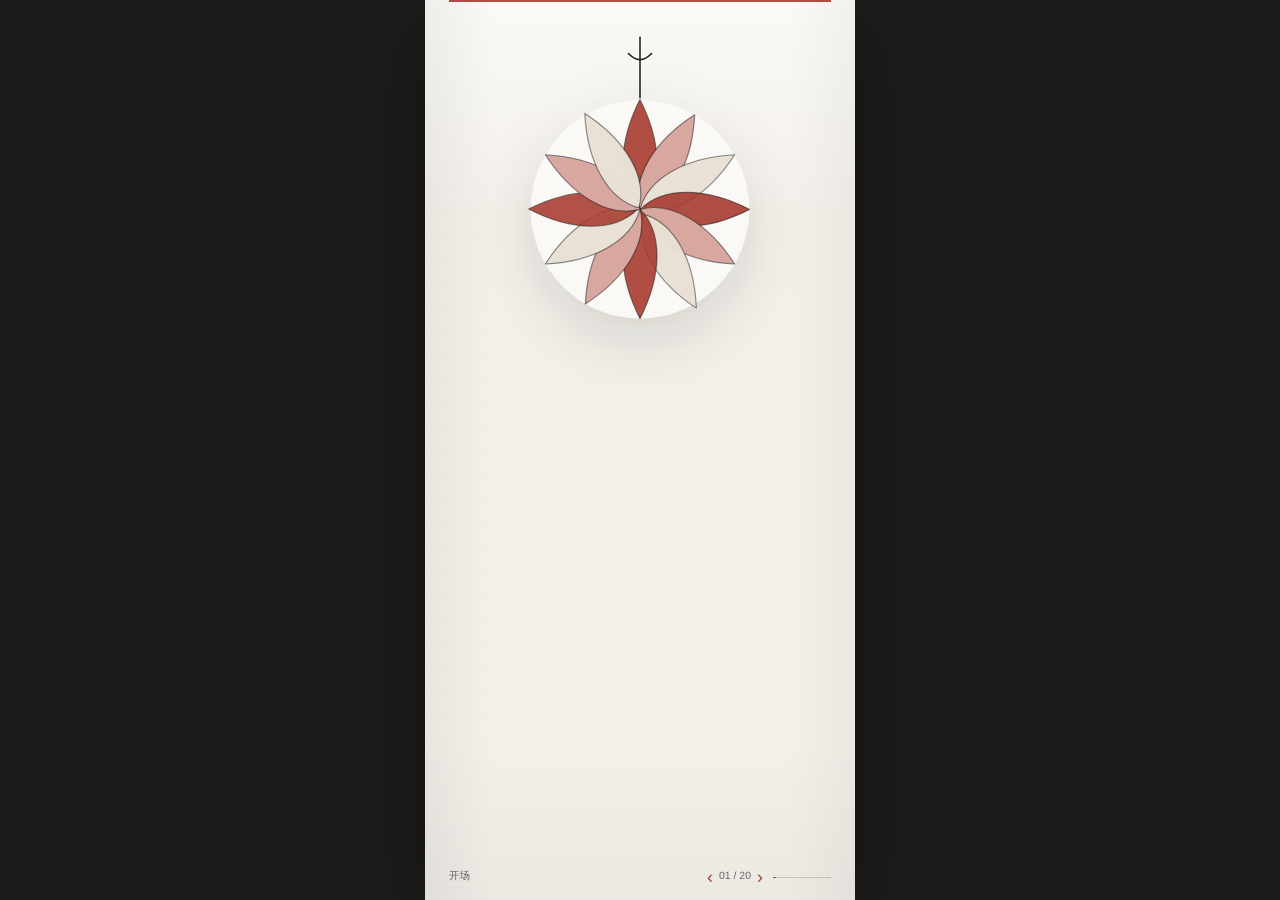
==== commit b1fdf53b: "Vendor GSAP for Taiping presentation" ====
--- a/taiping-mobile-presentation/index.html
+++ b/taiping-mobile-presentation/index.html
@@ -764,7 +764,7 @@
       <noscript>请使用支持脚本的手机浏览器查看翻页效果</noscript>
     </div>
 
-    <script src="https://cdn.jsdelivr.net/npm/gsap@3.13.0/dist/gsap.min.js" defer></script>
+    <script src="vendor/gsap.min.js" defer></script>
     <script src="script.js" defer></script>
   </body>
 </html>
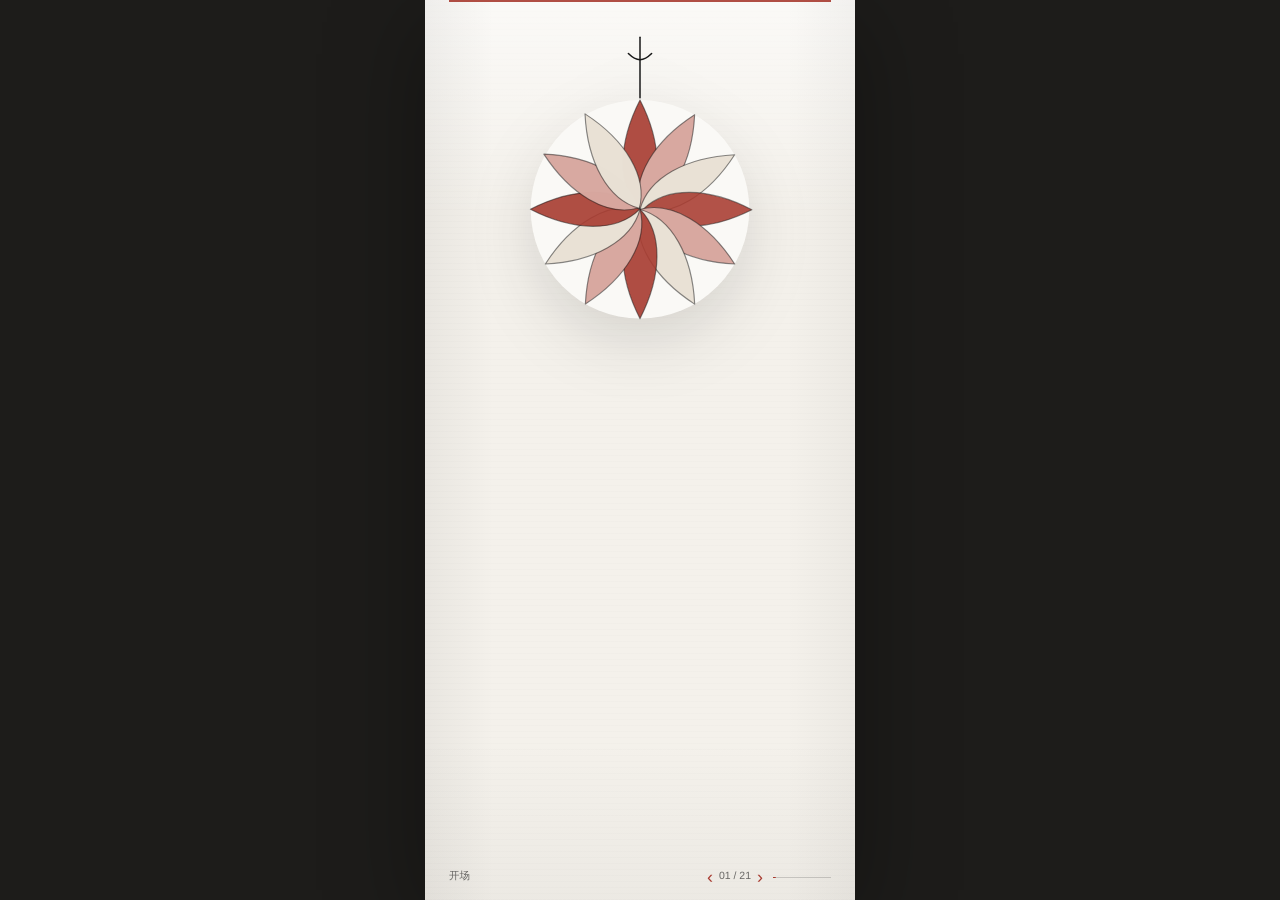
==== commit a2313267: "Clarify Taiping innovation narrative" ====
--- a/taiping-mobile-presentation/index.html
+++ b/taiping-mobile-presentation/index.html
@@ -354,18 +354,68 @@
                 <p>首饰、花、毛绒与香水已经形成清晰的赠礼联想</p>
               </article>
             </div>
-            <p class="single-line reveal" style="--d: 360ms">因此，产品创新需要同时回答意义、场景与选择</p>
-          </div>
-        </section>
-
-        <section class="slide chapter-slide play-page" data-page="7" data-chapter-label="02 绣球本身怎么玩" aria-label="第07页：绣球本身怎么玩">
-          <div class="slide-inner">
-            <div class="chapter-marker reveal">
-              <span>02</span>
-              <strong>绣球本身怎么玩</strong>
-            </div>
-            <p class="chapter-sub reveal" style="--d: 90ms">同一颗球，通过六种关系获得角色</p>
-            <div class="relation-grid reveal" style="--d: 170ms" aria-label="一颗球还能发生什么">
+            <p class="single-line reveal" style="--d: 360ms">因此，接下来先讲清楚：我们到底改哪里</p>
+          </div>
+        </section>
+
+        <section class="slide innovation-page" data-page="7" data-chapter-label="01 为什么值得重新做" aria-label="第07页：我们到底想改什么">
+          <div class="slide-inner">
+            <p class="kicker reveal">核心判断 / 先讲清楚改哪里</p>
+            <h2 class="page-title compact-title reveal" style="--d: 60ms">
+              <span>我们到底想改什么？</span>
+            </h2>
+            <p class="innovation-sub reveal" style="--d: 120ms">球不乱改，改变今天的人怎么和它发生关系</p>
+            <div class="innovation-stack reveal" style="--d: 190ms">
+              <article>
+                <em>01 产品创新</em>
+                <strong>一颗固定的绣球 → 一颗可以变化的绣球</strong>
+                <div class="past-now">
+                  <span>过去<b>一颗绣球 = 一个完成品</b></span>
+                  <i></i>
+                  <span>现在<b>绣球 + 可替换配件 = 不同角色 / 不同寓意 / 不同场景</b></span>
+                </div>
+                <p>保留十二瓣识别，变化主要放在外部配件和它与球的关系上</p>
+              </article>
+              <article class="meaning-card">
+                <em>02 意义创新</em>
+                <strong>传统的大祝福 → 今天具体的小太平</strong>
+                <p>把平安、顺遂、吉祥，翻译成今天真正会说出口的小愿望</p>
+                <b>准时下班，也是今天的太平</b>
+              </article>
+              <article>
+                <em>03 体验创新</em>
+                <strong>挑一颗买走 → 完成属于自己的这一颗</strong>
+                <div class="micro-flow">
+                  <span>说一件想顺的事</span>
+                  <i></i>
+                  <span>选绣球和配件</span>
+                  <i></i>
+                  <span>完成最后一步</span>
+                </div>
+                <p>不是让游客从头制作非遗，而是让他参与决定：这颗太平为什么属于我</p>
+              </article>
+            </div>
+            <p class="single-line reveal" style="--d: 360ms">保留传统的“球”，更新今天的人如何选择它、理解它、使用它</p>
+          </div>
+        </section>
+
+        <section class="slide play-page mechanism-page" data-page="8" data-chapter-label="02 绣球本身怎么玩" aria-label="第08页：绣球本身怎么玩">
+          <div class="slide-inner">
+            <p class="kicker reveal">02 绣球本身怎么玩 / 产品机制</p>
+            <h2 class="page-title compact-title reveal" style="--d: 60ms">
+              <span>球不变，</span>
+              <span>角色怎么和它相处可以变</span>
+            </h2>
+            <div class="mechanism-chain reveal" style="--d: 130ms" aria-label="同一颗绣球如何持续长出新角色">
+              <span>同一颗太平绣球</span>
+              <i></i>
+              <span>趴 / 抱 / 托 / 绕 / 戴</span>
+              <i></i>
+              <span>产生不同角色</span>
+              <i></i>
+              <span>继续加入生肖 / 动物 / 水果 / 节气 / 联名</span>
+            </div>
+            <div class="relation-grid reveal" style="--d: 230ms" aria-label="一颗球还能发生什么">
               <article>
                 <svg viewBox="0 0 96 72" aria-hidden="true"><circle class="scene-ball" cx="48" cy="45" r="16"></circle><path class="scene-seam" d="M48 29v32M32 45h32M37 34l22 22M59 34 37 56"></path><path class="scene-figure" d="M25 38c2-17 11-26 23-26s21 9 23 26M30 27l-5-15 14 8M66 27l5-15-14 8M34 34v10M62 34v10"></path></svg>
                 <strong>趴住</strong>
@@ -391,11 +441,11 @@
                 <strong>绕住</strong>
               </article>
             </div>
-            <p class="single-line reveal" style="--d: 340ms">结论：球体不变，动作关系决定新品的第一眼识别</p>
-          </div>
-        </section>
-
-        <section class="slide" data-page="8" data-chapter-label="02 绣球本身怎么玩" aria-label="第08页：可以加什么">
+            <p class="single-line reveal" style="--d: 340ms">这是可持续扩展的产品机制，不是六个孤立造型</p>
+          </div>
+        </section>
+
+        <section class="slide" data-page="9" data-chapter-label="02 绣球本身怎么玩" aria-label="第09页：可以加什么">
           <div class="slide-inner">
             <p class="kicker reveal">产品规则 / 配件只补充特征</p>
             <h2 class="page-title reveal" style="--d: 60ms">
@@ -429,7 +479,7 @@
           </div>
         </section>
 
-        <section class="slide compare-page" data-page="9" data-chapter-label="02 绣球本身怎么玩" aria-label="第09页：先有意义再有造型">
+        <section class="slide compare-page" data-page="10" data-chapter-label="02 绣球本身怎么玩" aria-label="第10页：先有意义再有造型">
           <div class="slide-inner">
             <p class="kicker reveal">系列原则 / 先想清为什么</p>
             <h2 class="page-title compact-title reveal" style="--d: 60ms">
@@ -462,67 +512,75 @@
           </div>
         </section>
 
-        <section class="slide twelve-page" data-page="10" data-chapter-label="02 绣球本身怎么玩" aria-label="第10页：十二只是一个框架">
-          <div class="slide-inner">
-            <p class="kicker reveal">扩展框架 / 十二不是单一答案</p>
-            <h2 class="page-title compact-title reveal" style="--d: 60ms">
-              <span>同样是“十二”，</span>
-              <span>可以讲完全不同的故事</span>
-            </h2>
-            <div class="twelve-grid reveal" style="--d: 150ms">
+        <section class="slide twelve-page system-page" data-page="11" data-chapter-label="02 绣球本身怎么玩" aria-label="第11页：一套可更新的内容系统">
+          <div class="slide-inner">
+            <p class="kicker reveal">内容主题 / 先看到同一套规则</p>
+            <h2 class="page-title compact-title reveal" style="--d: 60ms">
+              <span>真正的系统，</span>
+              <span>不是三个零散系列</span>
+            </h2>
+            <div class="system-formula reveal" style="--d: 130ms" aria-label="太平绣球产品系统">
+              <span>一颗基础绣球</span>
+              <i>+</i>
+              <span>可替换角色 / 配件</span>
+              <i>+</i>
+              <span>不同祝福内容</span>
+            </div>
+            <div class="twelve-grid reveal" style="--d: 220ms">
               <article>
                 <svg class="theme-icon" viewBox="0 0 72 72" aria-hidden="true"><circle class="theme-ring" cx="36" cy="36" r="32"></circle><circle class="theme-ball" cx="36" cy="42" r="15"></circle><path class="theme-seam" d="M36 27v30M21 42h30M25 31l22 22M47 31 25 53"></path><path class="theme-modifier" d="M25 31 18 10l18 14M47 31l8-21 3 23"></path></svg>
                 <strong>十二生肖</strong>
-                <p>用户一看就知道“我属什么”</p>
+                <p>回答“我属什么”</p>
                 <span>耳朵 / 角 / 尾巴 / 动作</span>
               </article>
               <article>
                 <svg class="theme-icon" viewBox="0 0 72 72" aria-hidden="true"><circle class="theme-ring" cx="36" cy="36" r="32"></circle><circle class="theme-ball" cx="36" cy="39" r="15"></circle><path class="theme-seam" d="M36 24v30M21 39h30M25 28l22 22M47 28 25 50"></path><path class="theme-modifier" d="m12 48 12-22 16 8 17-19M12 48l28-14M24 26l33-11"></path><circle class="theme-dot" cx="12" cy="48" r="2.7"></circle><circle class="theme-dot" cx="24" cy="26" r="2.7"></circle><circle class="theme-dot" cx="40" cy="34" r="2.7"></circle><circle class="theme-dot" cx="57" cy="15" r="2.7"></circle></svg>
                 <strong>十二星座</strong>
-                <p>用户一看就知道“我是什么星座”</p>
+                <p>回答“我是什么星座”</p>
                 <span>白羊角 / 巨蟹钳 / 狮子鬃毛</span>
               </article>
-              <article>
+              <article class="theme-important">
                 <svg class="theme-icon" viewBox="0 0 72 72" aria-hidden="true"><circle class="theme-ring" cx="36" cy="36" r="32"></circle><circle class="theme-ball" cx="32" cy="35" r="15"></circle><path class="theme-seam" d="M32 20v30M17 35h30M21 24l22 22M43 24 21 46"></path><path class="theme-modifier" d="M24 51 18 63M40 51l9 12M13 63h11M48 63h11M50 27h12M58 22l6 5-6 5"></path></svg>
                 <strong>十二种小太平</strong>
-                <p>不是身份，而是今天最想顺一点的小事</p>
+                <p>回答“今天的人，什么叫太平”</p>
                 <span>准时下班 / 睡个好觉 / 消息有回音</span>
               </article>
             </div>
-            <p class="single-line reveal" style="--d: 330ms">“十二”只是框架，真正重要的是每套为什么值得做</p>
-          </div>
-        </section>
-
-        <section class="slide small-wish-page" data-page="11" data-chapter-label="02 绣球本身怎么玩" aria-label="第11页：小太平愿望">
-          <div class="slide-inner">
-            <p class="kicker reveal">小太平 / 把祝福说具体</p>
-            <h2 class="page-title compact-title reveal" style="--d: 60ms">
-              <span>祝福不用很大，</span>
-              <span>今天顺一点就好</span>
+            <p class="single-line reveal" style="--d: 330ms">生肖、星座、水果、节气都只是内容主题，稳定的是这套组合系统</p>
+          </div>
+        </section>
+
+        <section class="slide small-wish-page" data-page="12" data-chapter-label="02 绣球本身怎么玩" aria-label="第12页：小太平愿望">
+          <div class="slide-inner">
+            <p class="kicker reveal">小太平 / 今天的人会怎么说</p>
+            <h2 class="page-title compact-title reveal" style="--d: 60ms">
+              <span>今天的人，</span>
+              <span>什么叫太平？</span>
             </h2>
             <div class="wish-compare reveal" style="--d: 130ms">
               <span>传统祝福</span>
-              <strong>平安顺遂</strong>
+              <strong>平安 / 顺遂 / 吉祥</strong>
               <i></i>
               <span>今天的小愿望</span>
             </div>
             <div class="wish-groups reveal" style="--d: 220ms">
               <article><svg class="mini-icon" aria-hidden="true"><use href="#i-work"></use></svg><strong>工作</strong><span>准时下班 / 方案一次过</span></article>
-              <article><svg class="mini-icon" aria-hidden="true"><use href="#i-travel"></use></svg><strong>出行</strong><span>一路顺畅 / 今天别下雨</span></article>
+              <article><svg class="mini-icon" aria-hidden="true"><use href="#i-travel"></use></svg><strong>出行</strong><span>今天别堵车 / 回家的路别堵</span></article>
               <article><svg class="mini-icon" aria-hidden="true"><use href="#i-rest"></use></svg><strong>休息</strong><span>睡个好觉 / 早点回家</span></article>
               <article><svg class="mini-icon" aria-hidden="true"><use href="#i-relation"></use></svg><strong>关系</strong><span>想见的人见得到 / 消息有回音</span></article>
               <article><svg class="mini-icon" aria-hidden="true"><use href="#i-daily"></use></svg><strong>日常</strong><span>手机一直有电 / 少点烦心事</span></article>
             </div>
-            <p class="single-line reveal" style="--d: 360ms">“准时下班”也是今天的太平</p>
-          </div>
-        </section>
-
-        <section class="slide slogan-page" data-page="12" data-chapter-label="02 绣球本身怎么玩" aria-label="第12页：小愿望传播句">
-          <div class="slide-inner">
-            <p class="kicker reveal">传播记忆 / 小愿望更容易被说出来</p>
+            <p class="wish-memory reveal" style="--d: 320ms">准时下班，也是今天的太平</p>
+            <p class="single-line reveal" style="--d: 390ms">不是换一句俏皮话，而是重新解释“太平”在今天生活里的意思</p>
+          </div>
+        </section>
+
+        <section class="slide slogan-page" data-page="13" data-chapter-label="02 绣球本身怎么玩" aria-label="第13页：小愿望传播句">
+          <div class="slide-inner">
+            <p class="kicker reveal">祝福内容 / 可以直接留在小卡上</p>
             <h2 class="page-title reveal" style="--d: 60ms">
-              <span>别许大愿，</span>
-              <span>先许个小愿</span>
+              <span>这些小愿望，</span>
+              <span>可以被带走</span>
             </h2>
             <div class="big-slogan reveal" style="--d: 150ms">
               <strong>今天不太平，</strong>
@@ -534,11 +592,11 @@
               <span>回家的路顺一点</span>
               <span>今晚睡个好觉</span>
             </div>
-            <p class="single-line reveal" style="--d: 360ms">小事顺一点，也算太平</p>
-          </div>
-        </section>
-
-        <section class="slide chapter-slide process-lead" data-page="13" data-chapter-label="03 买绣球的过程怎么玩" aria-label="第13页：进入体验部分">
+            <p class="single-line reveal" style="--d: 360ms">用户说得出口，产品就更容易被记住</p>
+          </div>
+        </section>
+
+        <section class="slide chapter-slide process-lead" data-page="14" data-chapter-label="03 买绣球的过程怎么玩" aria-label="第14页：进入体验部分">
           <div class="slide-inner">
             <div class="chapter-marker reveal">
               <span>03</span>
@@ -559,68 +617,64 @@
           </div>
         </section>
 
-        <section class="slide learning-page" data-page="14" data-chapter-label="03 买绣球的过程怎么玩" aria-label="第14页：体验研究A">
-          <div class="slide-inner">
-            <p class="kicker reveal">我们从这些体验里，学到了什么 / 一</p>
-            <h2 class="page-title compact-title reveal" style="--d: 60ms">
-              <span>好的体验，</span>
-              <span>会让产品和“我”发生关系</span>
+        <section class="slide learning-page" data-page="15" data-chapter-label="03 买绣球的过程怎么玩" aria-label="第15页：体验研究A">
+          <div class="slide-inner">
+            <p class="kicker reveal">案例怎么用 / 一</p>
+            <h2 class="page-title compact-title reveal" style="--d: 60ms">
+              <span>先问人的需要，</span>
+              <span>产品才会和人有关</span>
             </h2>
             <div class="learning-pair reveal" style="--d: 150ms">
               <article>
                 <strong>气味邮局</strong>
-                <p>写下自己的话</p>
-                <i></i>
-                <p>变成气味方向</p>
-                <i></i>
-                <p>调出自己的香味</p>
-                <b>先说自己的事，再得到自己的东西</b>
-              </article>
-              <article>
-                <strong>装杯</strong>
-                <p>聊聊今天的状态</p>
-                <i></i>
-                <p>从已有酒材里组合</p>
-                <i></i>
-                <p>自己完成调制</p>
-                <b>现成材料，也能组合出个人结果</b>
-              </article>
-            </div>
-          </div>
-        </section>
-
-        <section class="slide learning-page" data-page="15" data-chapter-label="03 买绣球的过程怎么玩" aria-label="第15页：体验研究B">
-          <div class="slide-inner">
-            <p class="kicker reveal">我们从这些体验里，学到了什么 / 二</p>
-            <h2 class="page-title compact-title reveal" style="--d: 60ms">
-              <span>参与感，</span>
-              <span>有时只差“最后一步”</span>
+                <div class="case-layers">
+                  <p><em>它做了什么</em><span>先问“你现在想要什么”，再给出气味方向</span></p>
+                  <p><em>我们学到了什么</em><span>先问当下需要，产品才会和人产生关系</span></p>
+                  <p><em>变成太平绣球</em><span>购买之前先让用户说“今天想让什么顺一点”</span></p>
+                </div>
+              </article>
+              <article>
+                <strong>装杯 / 组合型案例</strong>
+                <div class="case-layers">
+                  <p><em>它做了什么</em><span>从已有材料里重新组合，得到个人结果</span></p>
+                  <p><em>我们学到了什么</em><span>不一定做昂贵定制，现有材料组合也能有个人感</span></p>
+                  <p><em>变成太平绣球</em><span>基础绣球 + 小配件 + 不同祝福，组合出自己的这一颗</span></p>
+                </div>
+              </article>
+            </div>
+          </div>
+        </section>
+
+        <section class="slide learning-page" data-page="16" data-chapter-label="03 买绣球的过程怎么玩" aria-label="第16页：体验研究B">
+          <div class="slide-inner">
+            <p class="kicker reveal">案例怎么用 / 二</p>
+            <h2 class="page-title compact-title reveal" style="--d: 60ms">
+              <span>参与不用复杂，</span>
+              <span>最后一步就够</span>
             </h2>
             <div class="learning-pair reveal" style="--d: 150ms">
               <article>
                 <strong>折纸完成类体验</strong>
-                <p>想一件治愈小事</p>
-                <i></i>
-                <p>写下来或选一下</p>
-                <i></i>
-                <p>亲手折完作品</p>
-                <b>产品不直接交到手里，最后一步由用户完成</b>
-              </article>
-              <article>
-                <strong>不再纠结</strong>
-                <p>不用做复杂分析</p>
-                <i></i>
-                <p>通过一个简单动作选择</p>
-                <i></i>
-                <p>得到一个答案</p>
-                <b>不知道选什么，也可以轻松得到结果</b>
-              </article>
-            </div>
-            <p class="single-line reveal" style="--d: 340ms">我们借的是：说一点自己的事 + 选一下 + 自己完成一点</p>
-          </div>
-        </section>
-
-        <section class="slide flow-page" data-page="16" data-chapter-label="03 买绣球的过程怎么玩" aria-label="第16页：完整体验流程">
+                <div class="case-layers">
+                  <p><em>它做了什么</em><span>用户不用从头做，只完成最后一个简单动作</span></p>
+                  <p><em>我们学到了什么</em><span>完成最后一步，也会有“这是我完成的”感觉</span></p>
+                  <p><em>变成太平绣球</em><span>复杂工艺仍由传承人完成，游客只安装或组合最后一步</span></p>
+                </div>
+              </article>
+              <article>
+                <strong>不再纠结 / 轻互动案例</strong>
+                <div class="case-layers">
+                  <p><em>它做了什么</em><span>一个问题，一次选择，马上得到结果</span></p>
+                  <p><em>我们学到了什么</em><span>互动不能做成长测试或复杂问卷</span></p>
+                  <p><em>变成太平绣球</em><span>“今天你最想让什么顺一点？”→ 推荐 2-3 个结果</span></p>
+                </div>
+              </article>
+            </div>
+            <p class="case-summary reveal" style="--d: 340ms">所以，我们不让游客“做一颗绣球”，而是让他“完成自己的这一颗太平”</p>
+          </div>
+        </section>
+
+        <section class="slide flow-page" data-page="17" data-chapter-label="03 买绣球的过程怎么玩" aria-label="第17页：完整体验流程">
           <div class="slide-inner">
             <p class="kicker reveal">我们的流程 / 放到太平绣球里</p>
             <h2 class="page-title compact-title reveal" style="--d: 60ms">
@@ -630,8 +684,8 @@
             <ol class="full-process reveal" style="--d: 150ms">
               <li><em>01</em><strong>先说今天想让什么顺一点</strong><span>最近总是加班</span></li>
               <li><em>02</em><strong>给出 2-3 个“小太平”</strong><span>准时下班 / 少点烦心事 / 早点回家</span></li>
-              <li><em>03</em><strong>选一颗喜欢的绣球</strong><span>看颜色、纹样和大小</span></li>
-              <li><em>04</em><strong>选一个对应小配件</strong><span>生肖 / 星座 / 小太平系列</span></li>
+              <li><em>03</em><strong>选一颗基础绣球</strong><span>看颜色、纹样和大小</span></li>
+              <li><em>04</em><strong>选一个外部角色或配件</strong><span>生肖 / 星座 / 小太平 / 节气主题</span></li>
               <li><em>05</em><strong>自己完成最后一步</strong><span>扣上 / 吸上 / 挂上</span></li>
               <li><em>06</em><strong>得到一张对应小卡</strong><span>纹样和祝福一起留下</span></li>
               <li><em>07</em><strong>把这一颗“太平”带走</strong><span>1-3 分钟，足够产生一次记忆</span></li>
@@ -639,7 +693,7 @@
           </div>
         </section>
 
-        <section class="slide choice-page" data-page="17" data-chapter-label="03 买绣球的过程怎么玩" aria-label="第17页：表达需求和随机选择">
+        <section class="slide choice-page" data-page="18" data-chapter-label="03 买绣球的过程怎么玩" aria-label="第18页：表达需求和随机选择">
           <div class="slide-inner">
             <p class="kicker reveal">入口问题 / 不做复杂问卷</p>
             <h2 class="page-title compact-title reveal" style="--d: 60ms">
@@ -653,18 +707,18 @@
             <div class="wish-buttons reveal" style="--d: 230ms">
               <button type="button" data-no-slide>准时下班</button>
               <button type="button" data-no-slide>睡个好觉</button>
-              <button type="button" data-no-slide>一路顺畅</button>
+              <button type="button" data-no-slide>今天别堵车</button>
               <button type="button" data-no-slide>想见的人见得到</button>
               <button type="button" data-no-slide>消息有回音</button>
               <button type="button" data-no-slide>少点烦心事</button>
             </div>
             <button class="random-wish" id="randomWish" type="button" data-no-slide>不知道，随便来一个</button>
-            <p class="random-result" id="randomWishResult" aria-live="polite">比如：今天别下雨</p>
+            <p class="random-result" id="randomWishResult" aria-live="polite">比如：回家的路别堵</p>
             <p class="single-line reveal" style="--d: 360ms">不是测你是谁，只问今天想让什么顺一点</p>
           </div>
         </section>
 
-        <section class="slide light-page" data-page="18" data-chapter-label="04 买完以后还能留下什么" aria-label="第18页：透光小卡">
+        <section class="slide light-page" data-page="19" data-chapter-label="04 买完以后还能留下什么" aria-label="第19页：透光小卡">
           <div class="slide-inner">
             <div class="chapter-marker reveal">
               <span>04</span>
@@ -700,7 +754,7 @@
           </div>
         </section>
 
-        <section class="slide story-page" data-page="19" data-chapter-label="04 买完以后还能留下什么" aria-label="第19页：这张卡还能装什么">
+        <section class="slide story-page" data-page="20" data-chapter-label="04 买完以后还能留下什么" aria-label="第20页：这张卡还能装什么">
           <div class="slide-inner">
             <p class="kicker reveal">带走内容 / 不只是说明书</p>
             <h2 class="page-title reveal" style="--d: 60ms">
@@ -730,21 +784,40 @@
           </div>
         </section>
 
-        <section class="slide final-page" data-page="20" data-chapter-label="04 买完以后还能留下什么" aria-label="第20页：整套方案收束">
+        <section class="slide final-page system-final-page" data-page="21" data-chapter-label="04 买完以后还能留下什么" aria-label="第21页：整套方案收束">
           <div class="slide-inner">
             <p class="kicker reveal">最终收束 / 一张图看懂方案</p>
-            <h2 class="page-title reveal" style="--d: 60ms">
-              <span>我们不是只想做</span>
-              <span>一款新绣球</span>
-            </h2>
-            <div class="closing-map reveal" style="--d: 150ms">
-              <article><em>①</em><strong>产品</strong><p>原来的太平绣球 + 轻量可替换的小配件</p></article>
-              <article><em>②</em><strong>体验</strong><p>说一句 → 选一下 → 自己完成最后一步</p></article>
-              <article><em>③</em><strong>带走</strong><p>绣球 + 透光小卡 + 一句属于自己的祝福</p></article>
-            </div>
-            <p class="final-thesis reveal" style="--d: 320ms">
-              让“太平”<br>从一个传统祝福<br>变成今天真正想带走的一件小事
-            </p>
+            <h2 class="page-title compact-title reveal" style="--d: 60ms">
+              <span>从一颗绣球，</span>
+              <span>变成一套可以持续生长的“太平系统”</span>
+            </h2>
+            <div class="system-final reveal" style="--d: 150ms">
+              <article class="system-constant">
+                <em>【一个不变】</em>
+                <strong>传统十二瓣太平绣球</strong>
+                <span>核心工艺与基础识别不乱改</span>
+              </article>
+              <div class="system-variable-head">【三个可变】</div>
+              <article>
+                <em>01</em>
+                <strong>角色可变</strong>
+                <p>生肖 / 动物 / 水果 / 节气 / 联名……</p>
+              </article>
+              <article>
+                <em>02</em>
+                <strong>祝福可变</strong>
+                <p>平安顺遂 → 准时下班 / 睡个好觉 / 消息有回音</p>
+              </article>
+              <article>
+                <em>03</em>
+                <strong>组合可变</strong>
+                <p>不同绣球 × 不同配件 × 不同祝福卡</p>
+              </article>
+            </div>
+            <div class="final-thesis final-system-thesis reveal" style="--d: 320ms">
+              <p>我们保留的，是十二瓣太平绣球</p>
+              <p>我们创新的，是今天的人怎么选择它、理解它、组合它，并把自己的祝福放进去</p>
+            </div>
           </div>
         </section>
       </main>
@@ -753,7 +826,7 @@
         <span class="chapter-label" id="chapterLabel">开场</span>
         <span class="footer-pager" aria-hidden="true">
           <span class="footer-arrow">‹</span>
-          <span class="page-count" id="pageCount">01 / 20</span>
+          <span class="page-count" id="pageCount">01 / 21</span>
           <span class="footer-arrow">›</span>
         </span>
         <span class="progress-track" aria-hidden="true">
--- a/taiping-mobile-presentation/styles.css
+++ b/taiping-mobile-presentation/styles.css
@@ -3255,7 +3255,451 @@
   color: var(--ink-soft);
 }
 
+/* Phase 12: clearer innovation logic for client-facing mobile reading */
+.innovation-sub {
+  margin: 10px 0 0;
+  font-family: var(--serif);
+  font-size: 20px;
+  font-weight: 600;
+  line-height: 1.36;
+  color: var(--ink-soft);
+}
+
+.innovation-stack {
+  display: grid;
+  gap: 9px;
+  margin-top: 15px;
+}
+
+.innovation-stack article {
+  padding: 11px 12px 10px;
+  border: 1px solid rgba(23, 23, 23, .15);
+  background: rgba(250, 249, 246, .36);
+}
+
+.innovation-stack .meaning-card {
+  border-color: rgba(168, 59, 48, .5);
+  background: rgba(168, 59, 48, .055);
+}
+
+.innovation-stack em,
+.case-layers em,
+.system-constant em,
+.system-variable-head {
+  display: block;
+  font-family: var(--num), var(--sans);
+  font-size: 10.5px;
+  font-style: normal;
+  font-weight: 600;
+  line-height: 1.2;
+  color: var(--accent);
+}
+
+.innovation-stack strong {
+  display: block;
+  margin-top: 5px;
+  font-family: var(--serif);
+  font-size: 18px;
+  line-height: 1.22;
+}
+
+.innovation-stack p {
+  margin: 7px 0 0;
+  font-size: 12.5px;
+  line-height: 1.38;
+  color: var(--ink-soft);
+}
+
+.past-now {
+  display: grid;
+  grid-template-columns: 1fr 16px 1.55fr;
+  gap: 5px;
+  align-items: center;
+  margin-top: 8px;
+}
+
+.past-now span {
+  min-height: 50px;
+  padding: 7px;
+  border: 1px solid rgba(23, 23, 23, .13);
+  font-size: 11px;
+  line-height: 1.2;
+  color: var(--muted);
+}
+
+.past-now b {
+  display: block;
+  margin-top: 4px;
+  font-family: var(--serif);
+  font-size: 13px;
+  font-weight: 600;
+  line-height: 1.25;
+  color: var(--ink);
+}
+
+.past-now i,
+.micro-flow i,
+.mechanism-chain i {
+  display: block;
+  background: var(--accent);
+}
+
+.past-now i,
+.micro-flow i {
+  width: 100%;
+  height: 1px;
+}
+
+.innovation-stack .meaning-card b {
+  display: block;
+  margin-top: 8px;
+  padding: 9px 8px;
+  border-top: 1px solid rgba(168, 59, 48, .45);
+  font-family: var(--serif);
+  font-size: 22px;
+  font-weight: 600;
+  line-height: 1.16;
+  color: var(--accent);
+}
+
+.micro-flow {
+  display: grid;
+  grid-template-columns: 1fr 12px 1fr 12px 1fr;
+  gap: 4px;
+  align-items: center;
+  margin-top: 8px;
+}
+
+.micro-flow span {
+  display: grid;
+  place-items: center;
+  min-height: 38px;
+  padding: 5px;
+  border: 1px solid rgba(23, 23, 23, .13);
+  font-family: var(--serif);
+  font-size: 13px;
+  line-height: 1.18;
+  text-align: center;
+}
+
+.mechanism-page .page-title {
+  font-size: 29px;
+  line-height: 1.16;
+}
+
+.mechanism-chain {
+  display: grid;
+  justify-items: center;
+  margin-top: 15px;
+}
+
+.mechanism-chain span {
+  display: grid;
+  place-items: center;
+  width: 100%;
+  min-height: 34px;
+  padding: 7px 10px;
+  border: 1px solid rgba(23, 23, 23, .15);
+  background: rgba(250, 249, 246, .36);
+  font-family: var(--serif);
+  font-size: 15px;
+  font-weight: 600;
+  line-height: 1.22;
+  text-align: center;
+}
+
+.mechanism-chain span:first-child,
+.mechanism-chain span:last-child {
+  border-color: rgba(168, 59, 48, .48);
+  color: var(--accent);
+}
+
+.mechanism-chain i {
+  width: 1px;
+  height: 9px;
+}
+
+.mechanism-page .relation-grid {
+  grid-template-columns: repeat(3, minmax(0, 1fr));
+  gap: 7px;
+  margin-top: 12px;
+}
+
+.mechanism-page .relation-grid article {
+  min-height: 72px;
+  padding: 6px 3px 5px;
+}
+
+.mechanism-page .relation-grid svg {
+  width: 52px;
+  max-height: 42px;
+}
+
+.mechanism-page .relation-grid strong {
+  margin-top: 2px;
+  font-size: 15px;
+}
+
+.system-formula {
+  display: grid;
+  grid-template-columns: 1fr auto 1fr auto 1fr;
+  gap: 5px;
+  align-items: center;
+  margin-top: 16px;
+}
+
+.system-formula span {
+  display: grid;
+  place-items: center;
+  min-height: 54px;
+  padding: 7px 5px;
+  border: 1px solid rgba(23, 23, 23, .14);
+  background: rgba(250, 249, 246, .34);
+  font-family: var(--serif);
+  font-size: 15px;
+  font-weight: 600;
+  line-height: 1.22;
+  text-align: center;
+}
+
+.system-formula i {
+  font-family: var(--num), var(--sans);
+  font-style: normal;
+  font-size: 18px;
+  color: var(--accent);
+}
+
+.system-page .twelve-grid {
+  gap: 8px;
+  margin-top: 14px;
+}
+
+.system-page .twelve-grid article {
+  min-height: 106px;
+  padding: 12px 12px 11px 72px;
+}
+
+.system-page .twelve-grid .theme-icon {
+  top: 13px;
+  left: 13px;
+  width: 46px;
+  height: 46px;
+}
+
+.system-page .twelve-grid strong {
+  font-size: 20px;
+}
+
+.system-page .twelve-grid p,
+.system-page .twelve-grid span {
+  margin-top: 5px;
+  font-size: 12.5px;
+  line-height: 1.32;
+}
+
+.system-page .twelve-grid .theme-important {
+  border-color: rgba(168, 59, 48, .5);
+  background: rgba(168, 59, 48, .05);
+}
+
+.wish-memory {
+  margin: 12px 0 0;
+  padding: 12px 10px;
+  border: 1px solid rgba(168, 59, 48, .55);
+  background: rgba(168, 59, 48, .045);
+  font-family: var(--serif);
+  font-size: 24px;
+  font-weight: 600;
+  line-height: 1.16;
+  color: var(--accent);
+}
+
+.learning-page .learning-pair {
+  grid-template-columns: 1fr;
+  gap: 10px;
+  margin-top: 18px;
+}
+
+.learning-page .learning-pair article {
+  min-height: auto;
+  padding: 12px 13px;
+}
+
+.learning-page .learning-pair strong {
+  margin-bottom: 7px;
+  font-size: 22px;
+}
+
+.case-layers {
+  display: grid;
+  gap: 0;
+}
+
+.case-layers p {
+  display: grid;
+  grid-template-columns: 82px 1fr;
+  gap: 8px;
+  min-height: 0;
+  margin: 0;
+  padding: 7px 0;
+  border-top: 1px solid rgba(23, 23, 23, .11);
+}
+
+.case-layers em {
+  font-size: 11px;
+}
+
+.case-layers span {
+  display: block;
+  font-size: 13.2px;
+  line-height: 1.35;
+  color: var(--ink-soft);
+}
+
+.case-summary {
+  margin: auto 0 0;
+  padding-top: 13px;
+  border-top: 1px solid rgba(168, 59, 48, .38);
+  font-family: var(--serif);
+  font-size: 20px;
+  font-weight: 600;
+  line-height: 1.35;
+  color: var(--ink);
+}
+
+.system-final {
+  display: grid;
+  gap: 8px;
+  margin-top: 16px;
+}
+
+.system-final article {
+  display: grid;
+  grid-template-columns: 34px 78px 1fr;
+  gap: 10px;
+  align-items: center;
+  min-height: 58px;
+  padding: 9px 0;
+  border-top: 1px solid rgba(23, 23, 23, .14);
+}
+
+.system-final article:last-child {
+  border-bottom: 1px solid rgba(23, 23, 23, .14);
+}
+
+.system-final .system-constant {
+  grid-template-columns: 1fr;
+  gap: 5px;
+  min-height: auto;
+  padding: 13px 14px;
+  border: 1px solid rgba(168, 59, 48, .5);
+  background: rgba(168, 59, 48, .052);
+}
+
+.system-final article:not(.system-constant) em {
+  font-family: var(--num), var(--sans);
+  font-size: 14px;
+  font-style: normal;
+  color: var(--accent);
+}
+
+.system-final strong {
+  font-family: var(--serif);
+  font-size: 19px;
+  line-height: 1.1;
+}
+
+.system-final p,
+.system-final span {
+  margin: 0;
+  font-size: 12.8px;
+  line-height: 1.35;
+  color: var(--ink-soft);
+}
+
+.system-constant strong {
+  font-size: 23px;
+}
+
+.system-variable-head {
+  margin-top: 2px;
+}
+
+.final-system-thesis {
+  margin-top: auto;
+  padding-top: 13px;
+  border-top: 1px solid rgba(168, 59, 48, .38);
+}
+
+.final-system-thesis p {
+  margin: 0;
+  font-size: 19px;
+  line-height: 1.34;
+}
+
+.final-system-thesis p + p {
+  margin-top: 7px;
+  color: var(--accent);
+}
+
 @media (max-height: 820px) {
+  .innovation-sub {
+    font-size: 18px;
+  }
+
+  .innovation-stack {
+    gap: 7px;
+    margin-top: 11px;
+  }
+
+  .innovation-stack article {
+    padding: 8px 10px;
+  }
+
+  .innovation-stack strong {
+    margin-top: 4px;
+    font-size: 16.5px;
+  }
+
+  .innovation-stack p {
+    margin-top: 5px;
+    font-size: 11.5px;
+  }
+
+  .past-now {
+    margin-top: 6px;
+  }
+
+  .past-now span {
+    min-height: 42px;
+    padding: 5px;
+    font-size: 10.5px;
+  }
+
+  .past-now b {
+    font-size: 12px;
+  }
+
+  .innovation-stack .meaning-card b {
+    margin-top: 6px;
+    padding: 7px 6px;
+    font-size: 20px;
+  }
+
+  .micro-flow {
+    margin-top: 6px;
+  }
+
+  .micro-flow span {
+    min-height: 32px;
+    font-size: 12px;
+  }
+
+  .innovation-page .single-line {
+    padding-top: 10px;
+    font-size: 18px;
+  }
+
   .question-list {
     margin-top: 17px;
   }
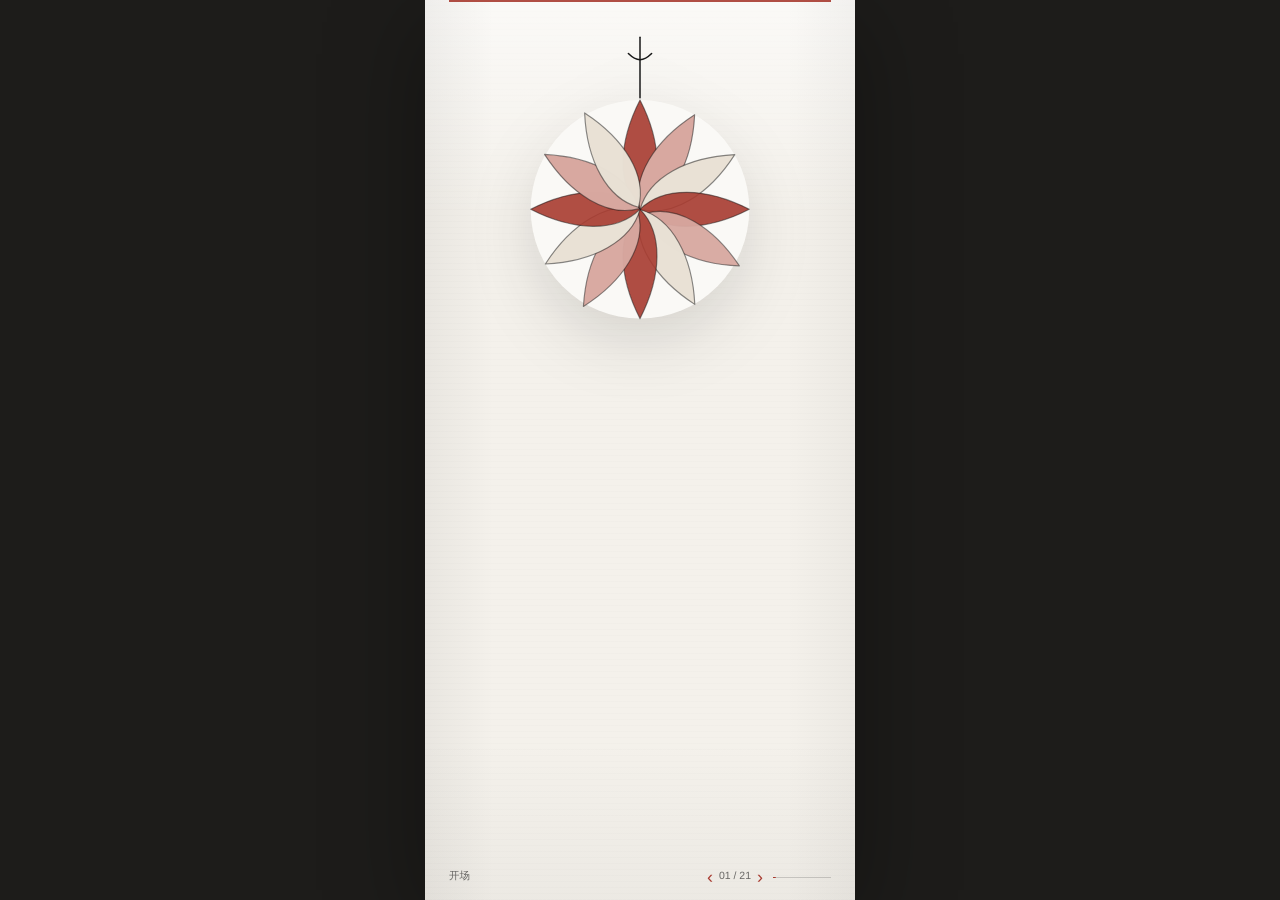
==== commit a8922180: "Update Taiping reference images" ====
--- a/taiping-mobile-presentation/index.html
+++ b/taiping-mobile-presentation/index.html
@@ -248,13 +248,18 @@
               <i></i>
               <span>进入生活</span>
             </div>
-            <div class="document-row reveal" style="--d: 280ms">
-              <figure class="image-shell document-shot">
-                <img src="assets/images/创造营_项目文件.jpg" alt="创造营项目文件资料截图" loading="lazy" decoding="async">
-                <span class="image-placeholder" aria-hidden="true"><strong>待补图片</strong><small>项目计划书截图</small></span>
-              </figure>
-              <p>重新做的目的，是让更多人愿意选择、使用并把它带回生活里</p>
-            </div>
+            <div class="chapter-reason reveal" style="--d: 280ms" aria-label="为什么重新做">
+              <article>
+                <em>过去</em>
+                <strong>更多是展示、收藏、节庆礼物</strong>
+              </article>
+              <i></i>
+              <article>
+                <em>现在</em>
+                <strong>也可以成为被选择、佩戴、送出的日常物</strong>
+              </article>
+            </div>
+            <p class="bottom-thesis reveal" style="--d: 360ms">重新做的目的，是让更多人愿意选择、使用并把它带回生活里</p>
           </div>
         </section>
 
@@ -300,7 +305,7 @@
             <div class="case-pair reveal" style="--d: 150ms">
               <article>
                 <figure class="image-shell case-image">
-                  <img src="assets/images/顿喜_产品01.jpg" alt="顿喜绣球产品图" loading="lazy" decoding="async">
+                  <img class="case-fit-dunxi" src="assets/images/顿喜_产品01.jpg" alt="顿喜绣球产品图" loading="lazy" decoding="async">
                   <span class="image-placeholder" aria-hidden="true"><strong>待补案例图</strong><small>顿喜产品</small></span>
                 </figure>
                 <div>
@@ -311,7 +316,7 @@
               </article>
               <article>
                 <figure class="image-shell case-image">
-                  <img src="assets/images/日本手まり_01.jpg" alt="日本手まり产品图" loading="lazy" decoding="async">
+                  <img class="case-fit-temari" src="assets/images/日本手まり_01.jpg" alt="日本手まり产品图" loading="lazy" decoding="async">
                   <span class="image-placeholder" aria-hidden="true"><strong>待补案例图</strong><small>日本手まり</small></span>
                 </figure>
                 <div>
--- a/taiping-mobile-presentation/styles.css
+++ b/taiping-mobile-presentation/styles.css
@@ -512,6 +512,48 @@
   color: var(--ink-soft);
 }
 
+.chapter-reason {
+  display: grid;
+  gap: 0;
+  margin-top: 42px;
+  margin-bottom: 18px;
+}
+
+.chapter-reason article {
+  padding: 18px 0;
+  border-top: 1px solid rgba(23, 23, 23, .15);
+}
+
+.chapter-reason article:last-child {
+  border-bottom: 1px solid rgba(23, 23, 23, .15);
+}
+
+.chapter-reason em {
+  display: block;
+  font-family: var(--num), var(--sans);
+  font-size: 12px;
+  font-style: normal;
+  line-height: 1;
+  color: var(--accent);
+}
+
+.chapter-reason strong {
+  display: block;
+  margin-top: 9px;
+  font-family: var(--serif);
+  font-size: 24px;
+  font-weight: 600;
+  line-height: 1.28;
+}
+
+.chapter-reason i {
+  display: block;
+  width: 1px;
+  height: 24px;
+  margin-left: 18px;
+  background: var(--accent);
+}
+
 .core-map {
   position: relative;
   flex: 1;
@@ -599,8 +641,26 @@
 }
 
 .case-image {
-  width: 112px;
-  height: 132px;
+  width: 128px;
+  height: 128px;
+}
+
+.case-page .case-pair article {
+  grid-template-columns: 128px 1fr;
+  align-items: center;
+}
+
+.case-page .case-image {
+  width: 128px;
+  height: 128px;
+}
+
+.case-fit-dunxi {
+  object-position: 50% 54%;
+}
+
+.case-fit-temari {
+  object-position: 50% 56%;
 }
 
 .case-pair strong {
